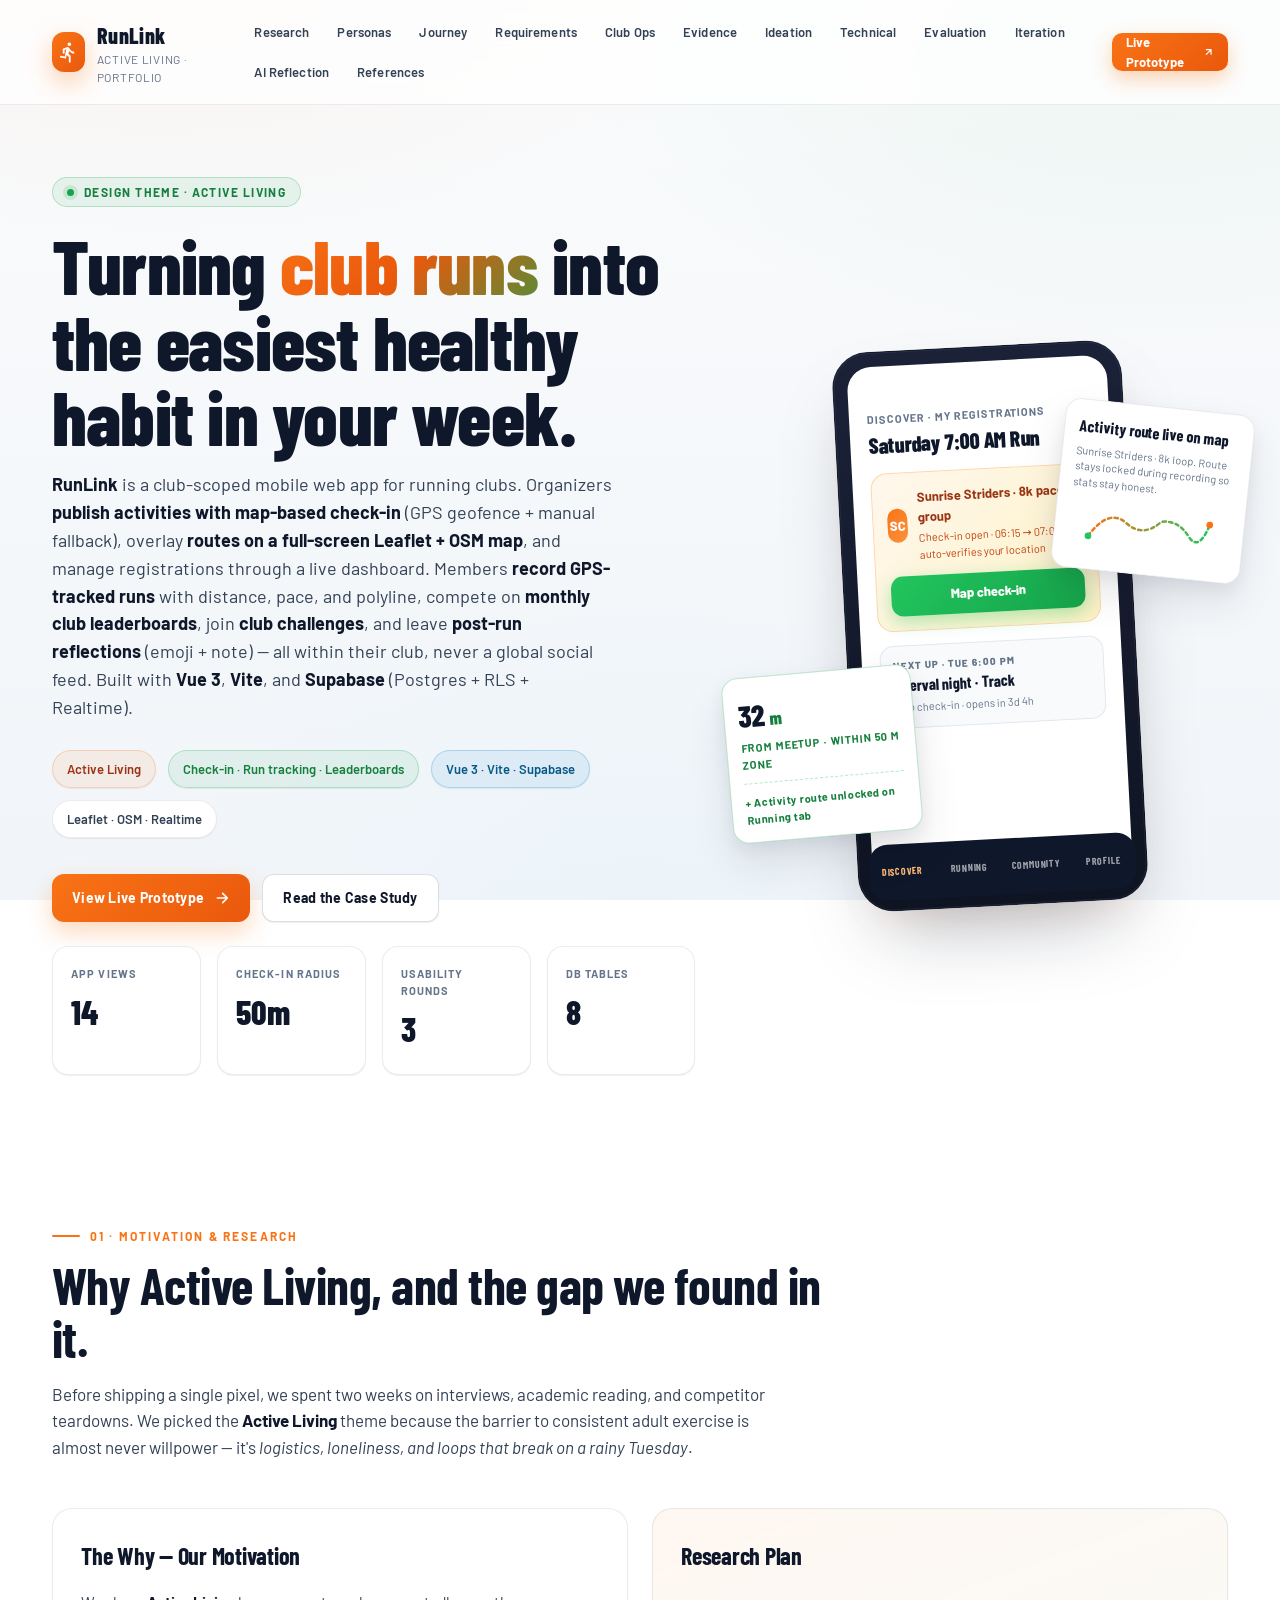
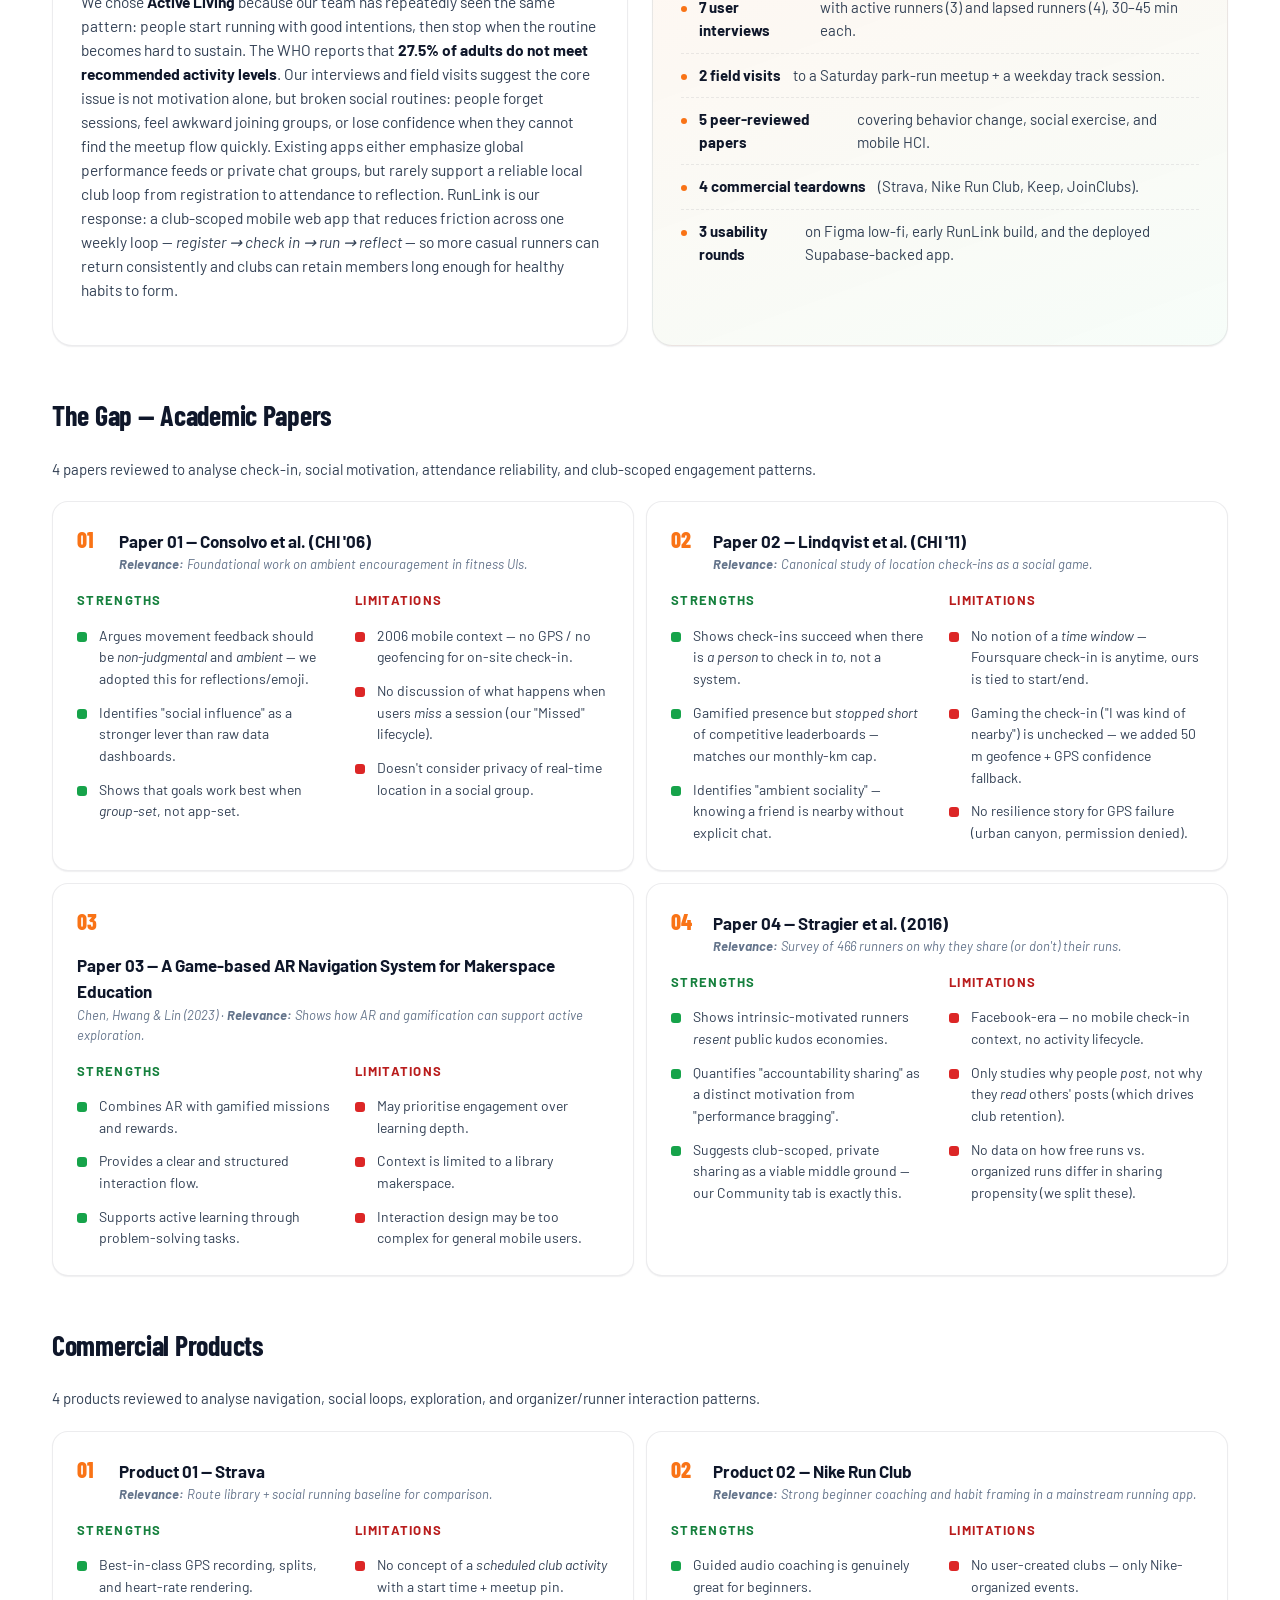
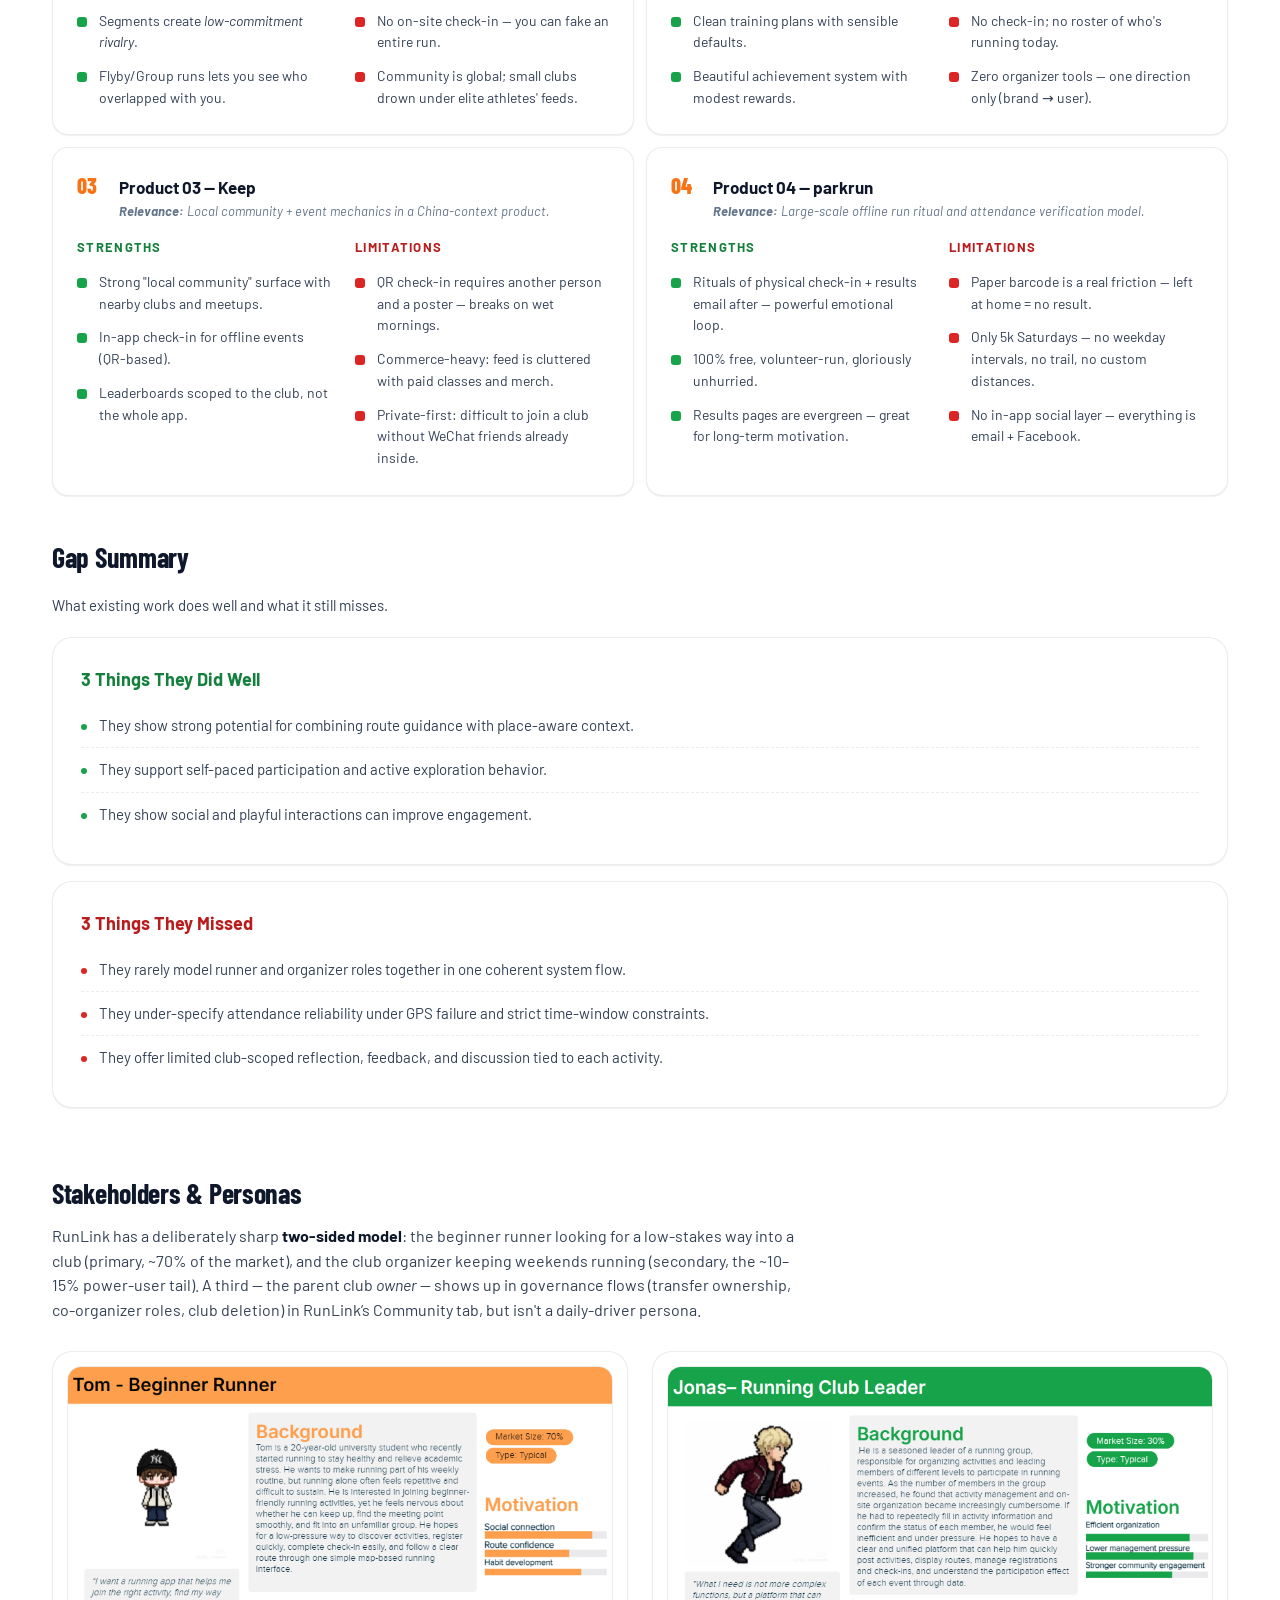
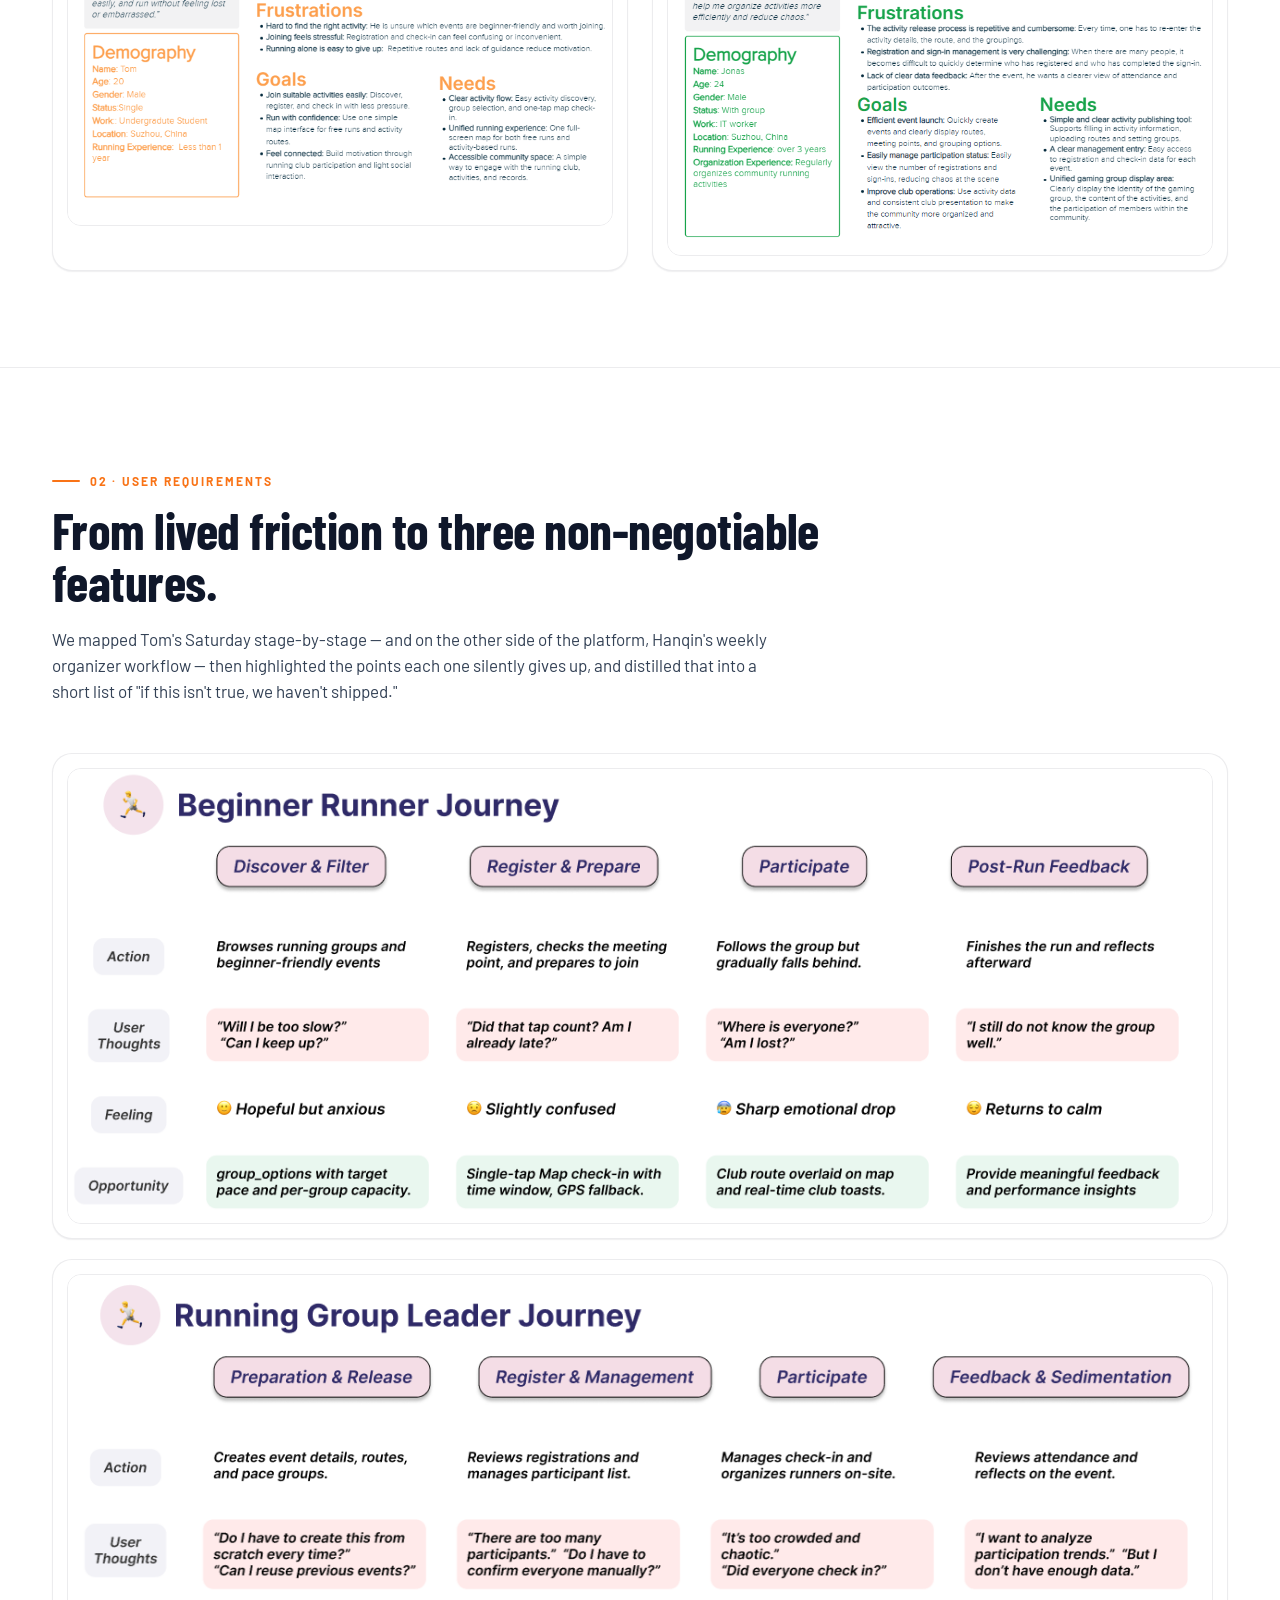
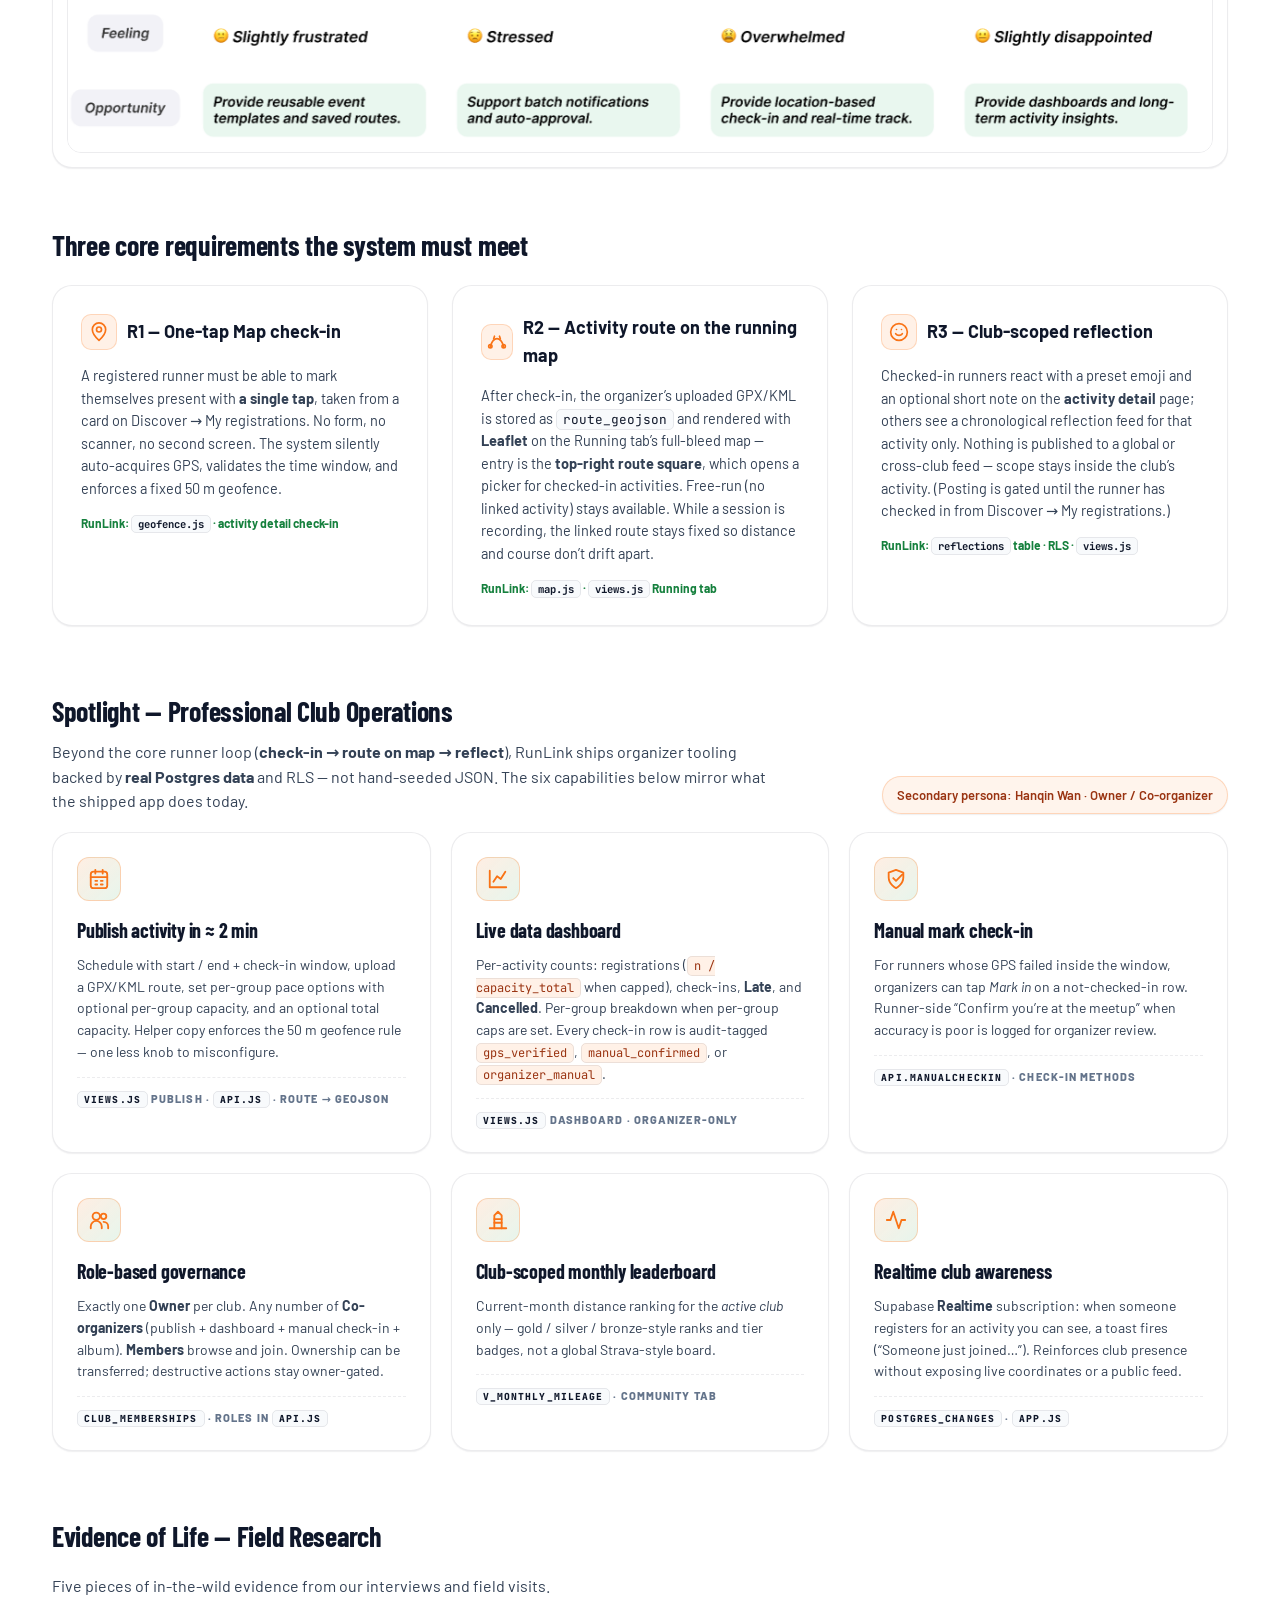
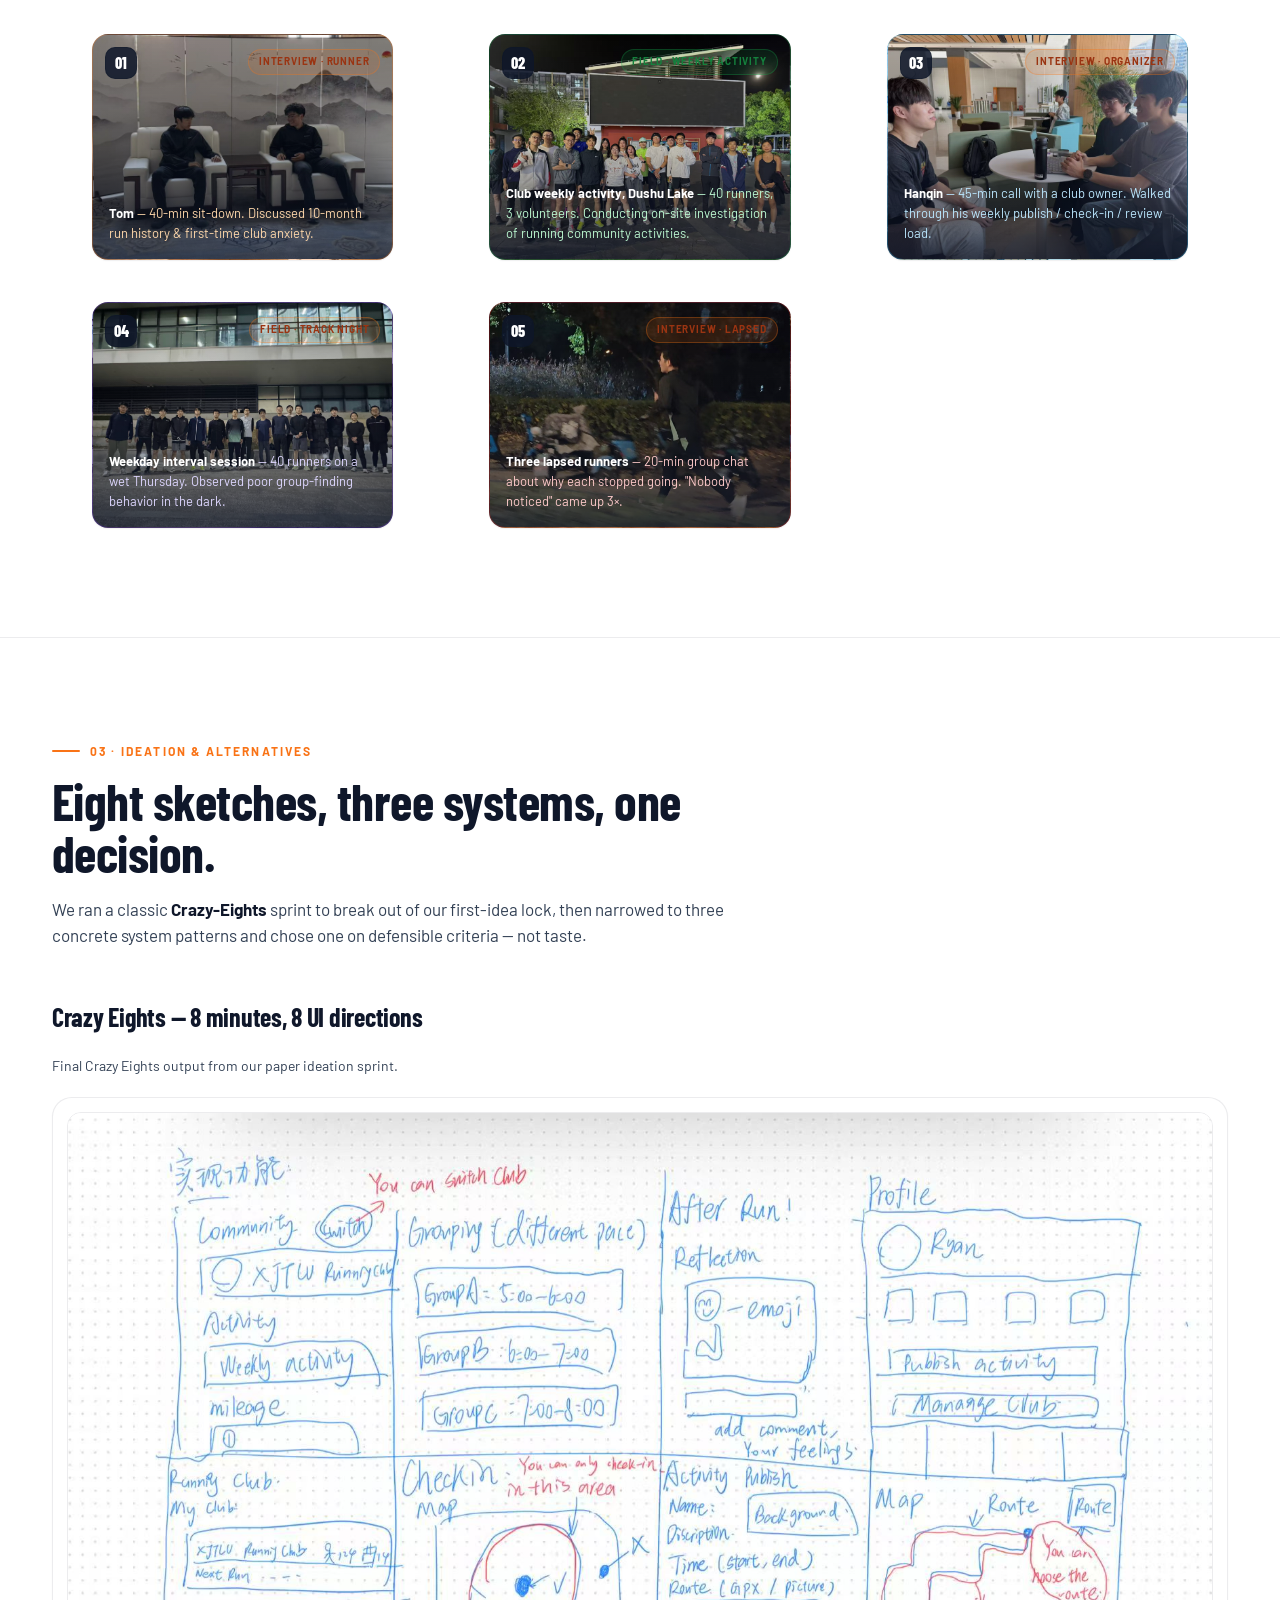
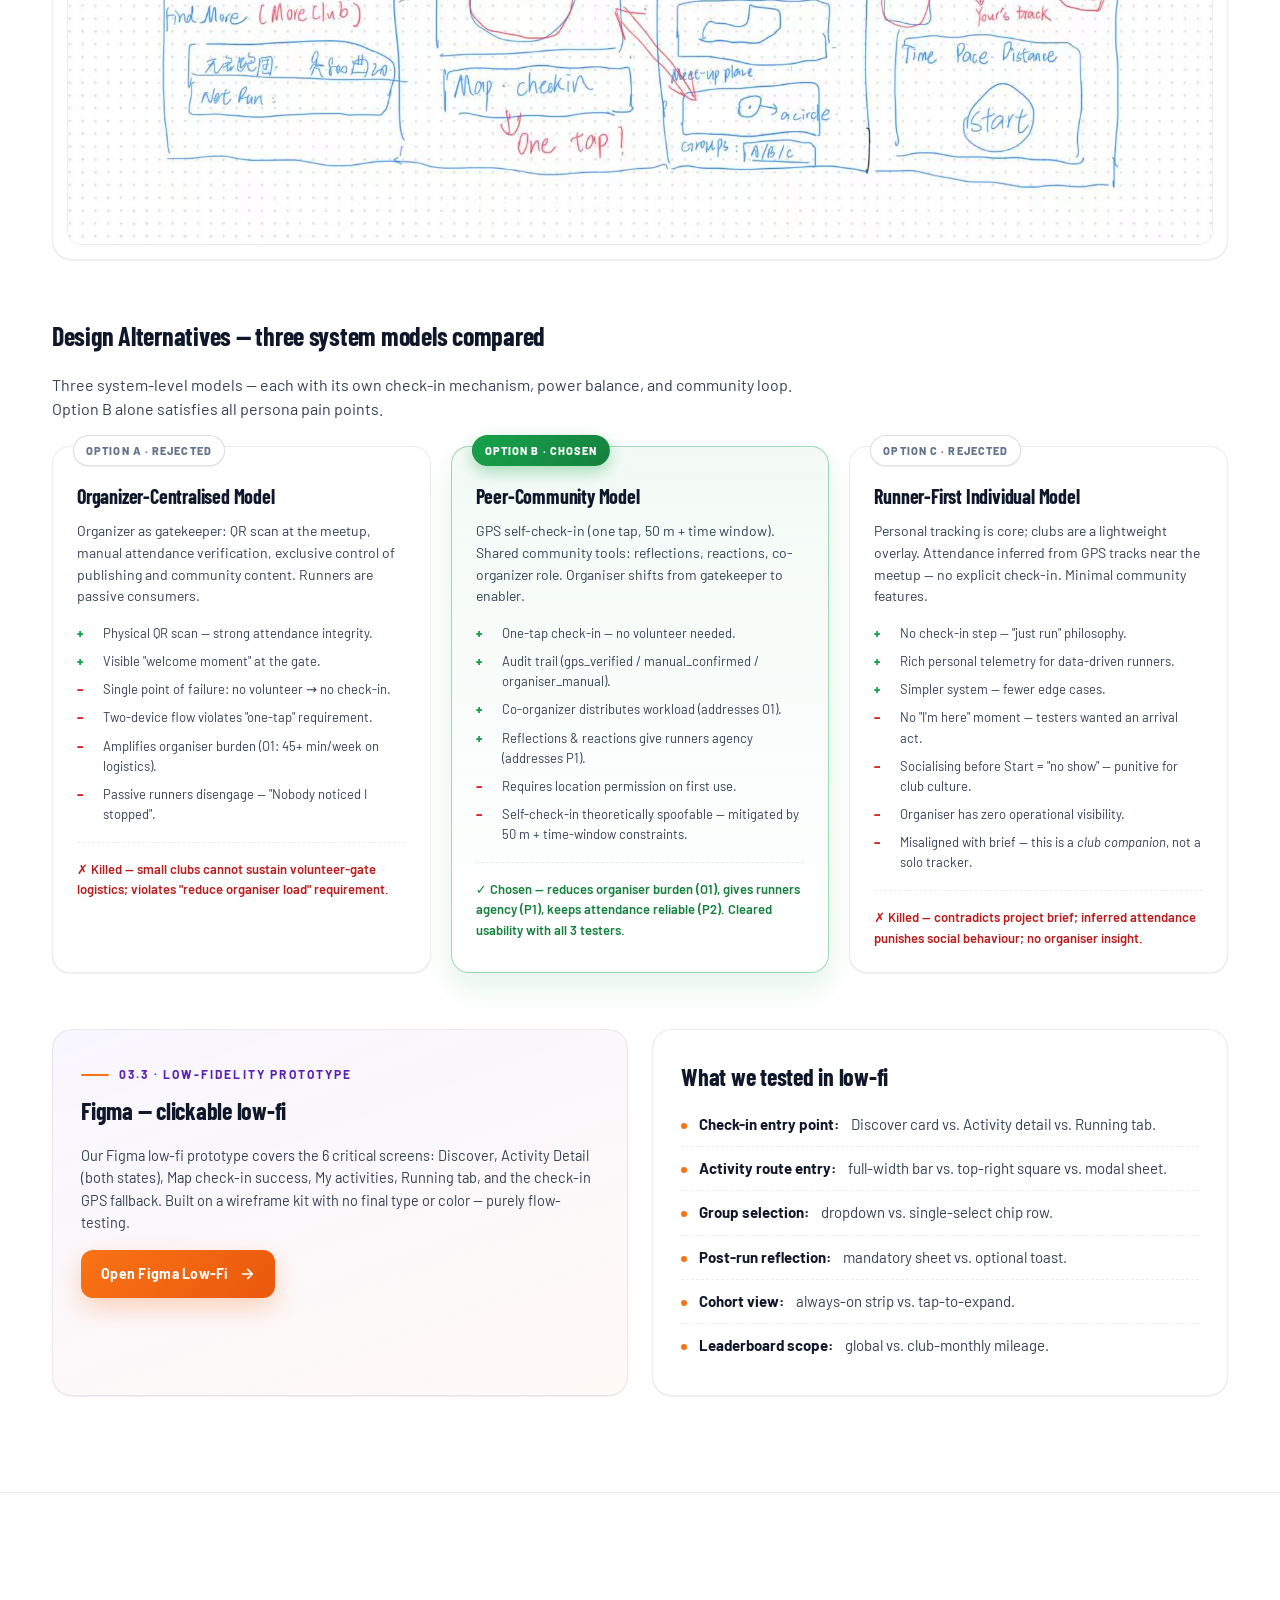
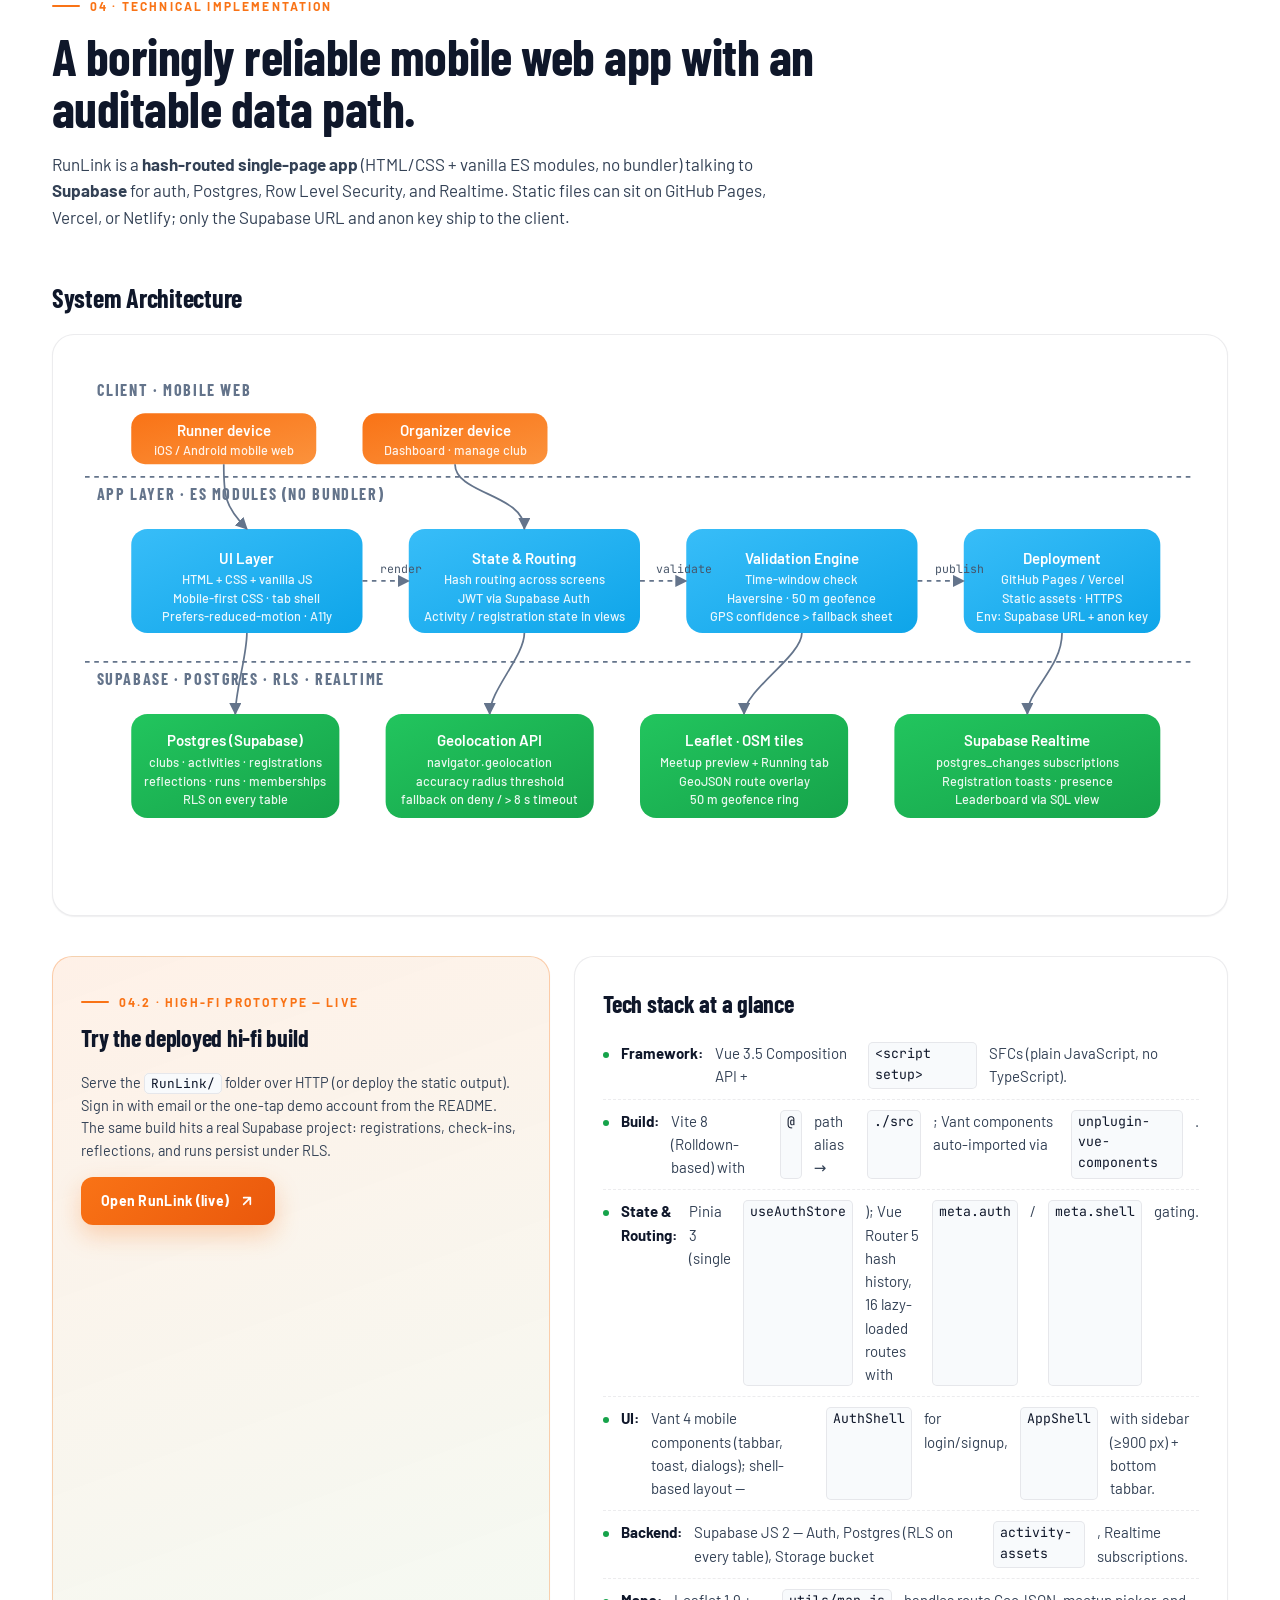
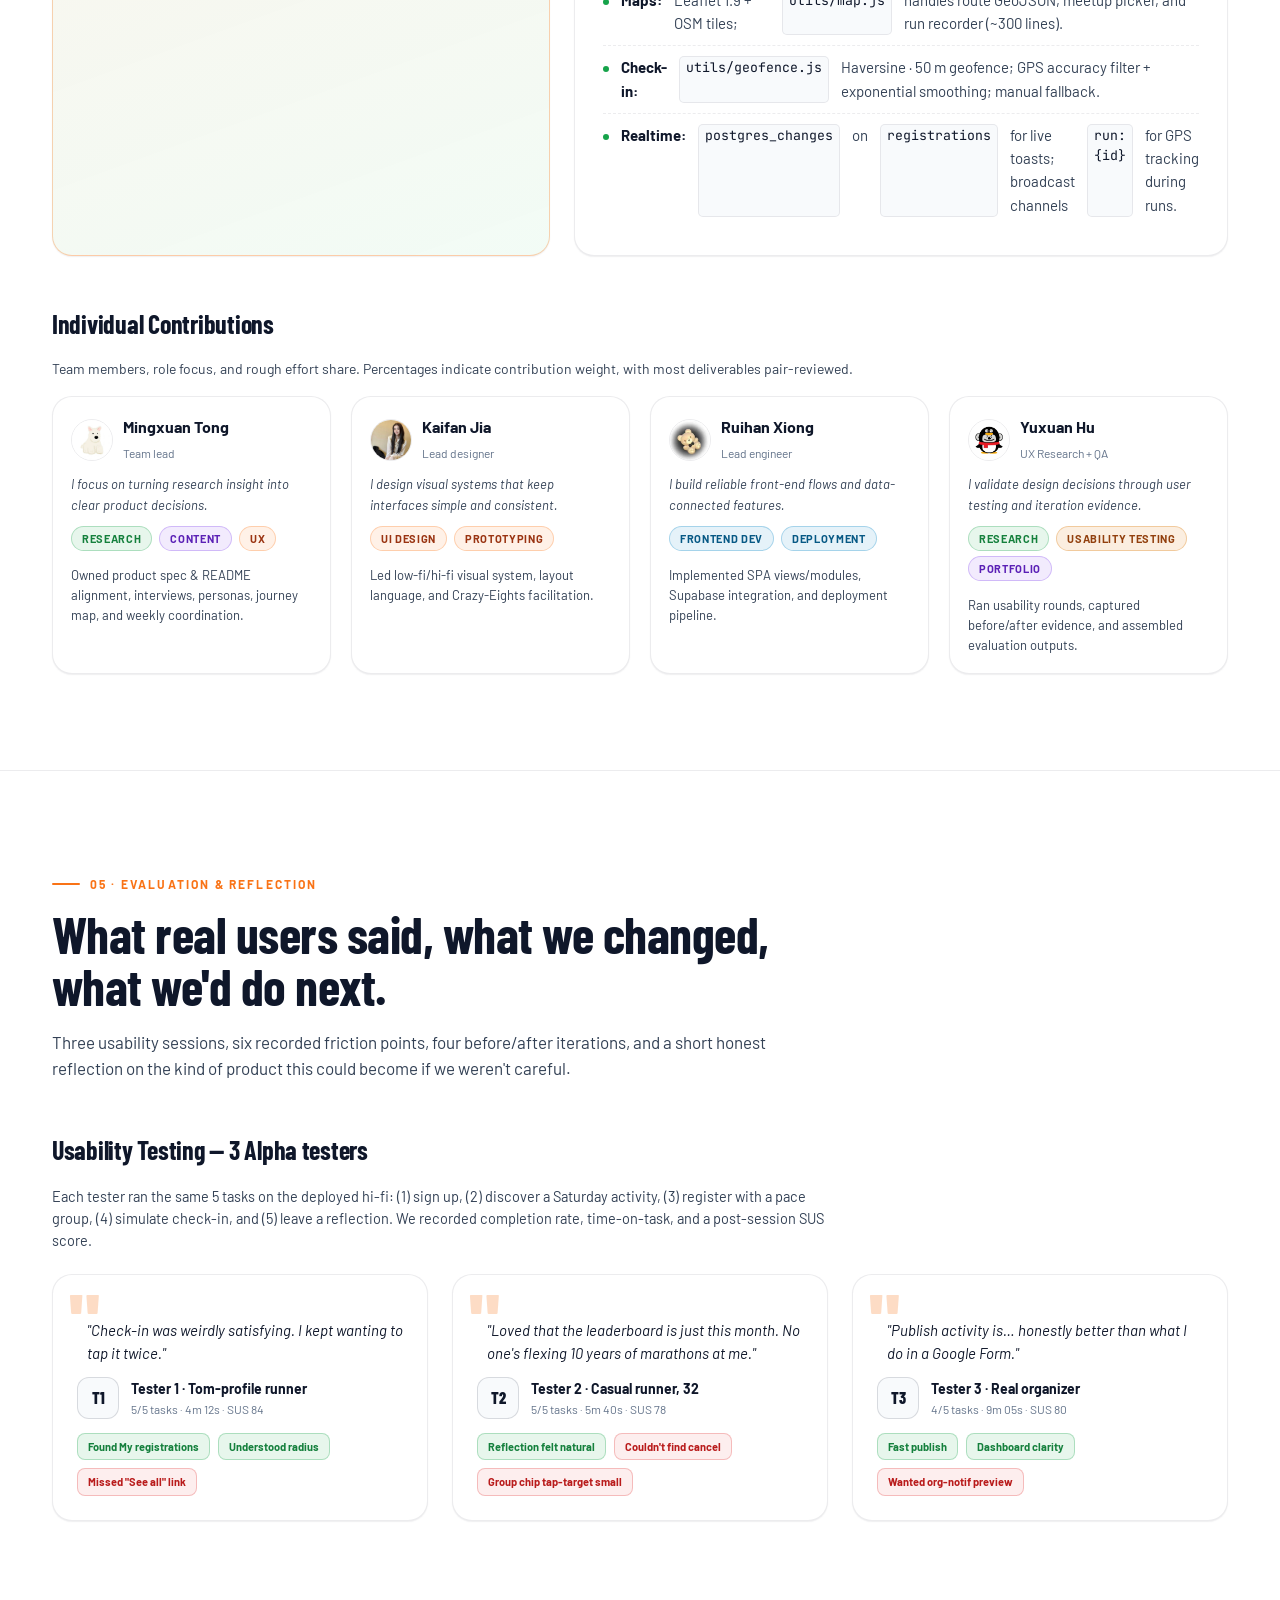
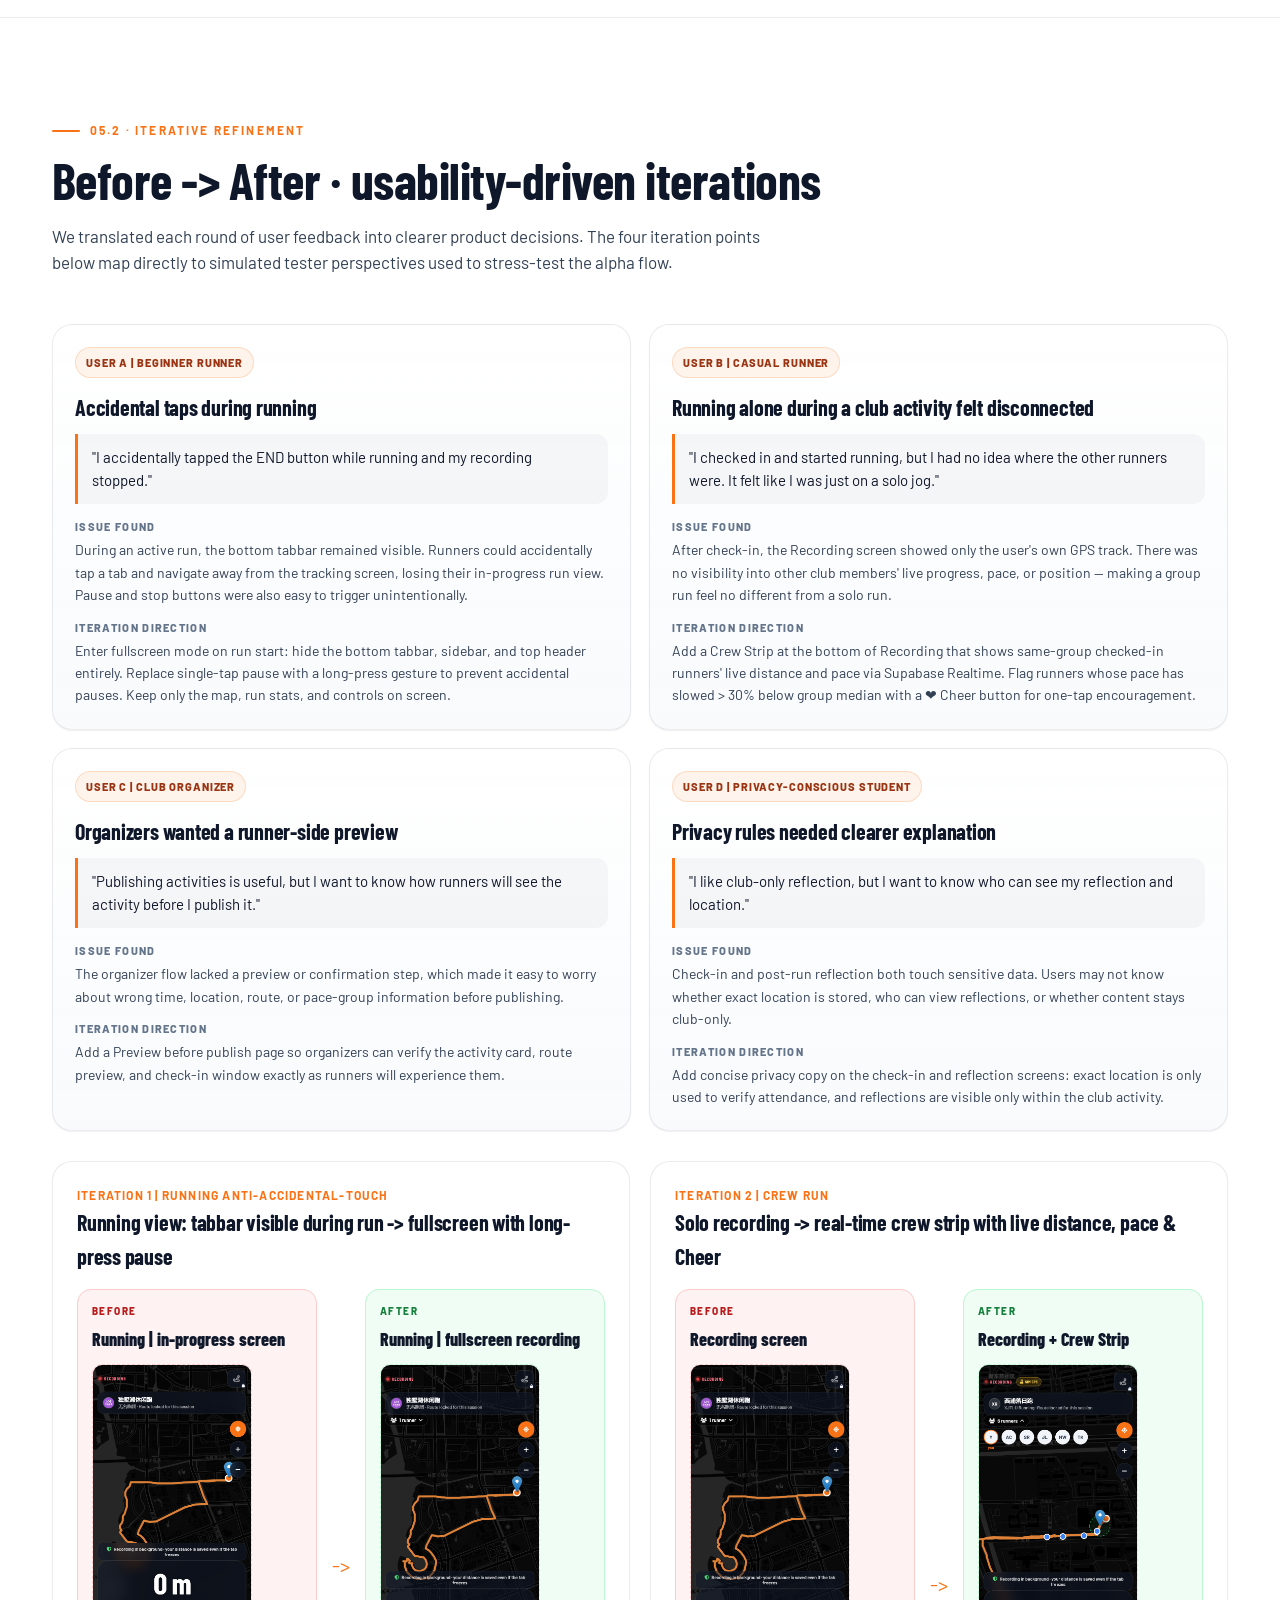
==== index.html @ 5d3cf7af "update" ====
<!doctype html>
<html lang="en">
<head>
<meta charset="utf-8" />
<meta name="viewport" content="width=device-width, initial-scale=1" />
<title>RunLink — Design Portfolio · Active Living</title>
<meta name="description" content="RunLink — a club-scoped mobile web app with map-based check-in, organizer routes overlaid on the Running map (Leaflet + OSM), and post-run reflections. Portfolio: research, requirements, ideation, Supabase-backed technical build, evaluation." />
<link rel="preconnect" href="https://fonts.googleapis.com" />
<link rel="preconnect" href="https://fonts.gstatic.com" crossorigin />
<link href="https://fonts.googleapis.com/css2?family=Barlow+Condensed:wght@400;500;600;700;800&family=Barlow:wght@300;400;500;600;700;800&family=JetBrains+Mono:wght@400;500;600&display=swap" rel="stylesheet" />
<style>
  :root {
    --bg:        #FAFBFC;
    --bg-2:      #F1F5F9;
    --surface:   #FFFFFF;
    --surface-2: #F8FAFC;
    --ink:       #0F172A;
    --ink-2:     #334155;
    --muted:     #64748B;
    --dim:       #94A3B8;
    --brand:     #F97316;
    --brand-2:   #EA580C;
    --accent:    #16A34A;
    --accent-2:  #15803D;
    --danger:    #DC2626;
    --warn:      #D97706;
    --info:      #0284C7;
    --line:      rgba(15,23,42,0.08);
    --line-2:    rgba(15,23,42,0.14);
    --glass:     rgba(15,23,42,0.03);
    --glass-2:   rgba(15,23,42,0.06);
    --shadow-sm: 0 1px 2px rgba(15,23,42,0.04), 0 1px 1px rgba(15,23,42,0.03);
    --shadow-md: 0 8px 20px rgba(15,23,42,0.06), 0 2px 4px rgba(15,23,42,0.03);
    --shadow-lg: 0 20px 40px rgba(15,23,42,0.10), 0 8px 16px rgba(15,23,42,0.05);
  }
  * { box-sizing: border-box; }
  html, body { margin: 0; padding: 0; scroll-behavior: smooth; }
  body {
    font-family: 'Barlow', -apple-system, BlinkMacSystemFont, 'Segoe UI', system-ui, sans-serif;
    color: var(--ink);
    background:
      radial-gradient(1200px 600px at 12% -10%, rgba(249,115,22,0.07), transparent 55%),
      radial-gradient(1000px 500px at 90% 5%, rgba(22,163,74,0.05), transparent 60%),
      radial-gradient(800px 600px at 50% 100%, rgba(56,189,248,0.03), transparent 60%),
      linear-gradient(180deg, var(--bg) 0%, var(--bg-2) 100%);
    background-attachment: fixed;
    min-height: 100vh;
    -webkit-font-smoothing: antialiased;
    line-height: 1.55;
  }
  a { color: inherit; text-decoration: none; }
  img { max-width: 100%; display: block; }

  /* Display type */
  h1, h2, h3, h4, .display, .num {
    font-family: 'Barlow Condensed', 'Barlow', system-ui, sans-serif;
    letter-spacing: -0.01em;
    margin: 0;
  }
  h1 { font-weight: 800; }
  h2 { font-weight: 700; }
  .num { font-variant-numeric: tabular-nums; letter-spacing: -0.02em; }
  code, pre, .mono { font-family: 'JetBrains Mono', ui-monospace, SFMono-Regular, Menlo, monospace; }
  :not(pre) > code {
    background: var(--surface-2); border: 1px solid var(--line);
    color: var(--ink); padding: 1px 6px; border-radius: 5px; font-size: 0.88em;
  }

  /* --------- Layout --------- */
  .wrap      { max-width: 1240px; margin: 0 auto; padding: 0 32px; }
  .wrap-sm   { max-width: 960px;  margin: 0 auto; padding: 0 32px; }

  /* --------- Top nav --------- */
  .nav {
    position: sticky; top: 0; z-index: 50;
    backdrop-filter: blur(18px);
    -webkit-backdrop-filter: blur(18px);
    background: rgba(255, 255, 255, 0.78);
    border-bottom: 1px solid var(--line);
  }
  .nav-inner {
    max-width: 1240px; margin: 0 auto; padding: 14px 32px;
    display: flex; align-items: center; justify-content: space-between; gap: 16px;
  }
  .nav .brand { display: flex; align-items: center; gap: 12px; }
  .logo-mark {
    width: 40px; height: 40px; border-radius: 12px;
    background: linear-gradient(135deg, var(--brand), var(--brand-2));
    display: inline-flex; align-items: center; justify-content: center;
    box-shadow: 0 10px 26px rgba(249,115,22,0.35);
  }
  .logo-mark svg { width: 22px; height: 22px; color: #fff; }
  .brand-name { font-family: 'Barlow Condensed'; font-weight: 800; font-size: 22px; letter-spacing: 0.02em; color: var(--ink); }
  .brand-sub  { color: var(--muted); font-size: 12px; margin-top: -2px; letter-spacing: 0.06em; text-transform: uppercase; }

  .nav-links { display: flex; gap: 4px; flex-wrap: wrap; }
  .nav-links a {
    padding: 8px 12px; border-radius: 10px; color: var(--ink-2);
    font-size: 13px; font-weight: 600; letter-spacing: 0.01em;
    transition: background .18s, color .18s;
  }
  .nav-links a:hover { background: var(--glass); color: var(--ink); }
  .nav-cta {
    display: inline-flex; align-items: center; gap: 8px;
    height: 38px; padding: 0 14px; border-radius: 10px;
    background: linear-gradient(135deg, var(--brand), var(--brand-2));
    color: #fff; font-weight: 700; font-size: 13px;
    box-shadow: 0 8px 20px rgba(249,115,22,0.32);
    transition: transform .18s, box-shadow .18s;
  }
  .nav-cta:hover { transform: translateY(-1px); box-shadow: 0 12px 28px rgba(249,115,22,0.45); }
  @media (max-width: 900px) { .nav-links { display: none; } }

  /* --------- Hero --------- */
  .hero { padding: 72px 0 48px; }
  .hero-grid {
    display: grid; grid-template-columns: 1.35fr 1fr; gap: 56px; align-items: center;
  }
  @media (max-width: 980px) { .hero-grid { grid-template-columns: 1fr; gap: 36px; } }
  .eyebrow {
    display: inline-flex; align-items: center; gap: 10px;
    height: 30px; padding: 0 14px; border-radius: 999px;
    background: rgba(22,163,74,0.08); border: 1px solid rgba(22,163,74,0.25);
    color: #15803D; font-size: 12px; font-weight: 700; letter-spacing: 0.12em; text-transform: uppercase;
  }
  .eyebrow .dot { width: 7px; height: 7px; border-radius: 99px; background: var(--accent); box-shadow: 0 0 0 4px rgba(22,163,74,0.14); }
  .hero h1 {
    font-size: clamp(44px, 6vw, 84px);
    line-height: 0.98;
    margin: 20px 0 18px;
  }
  .hero h1 .hl { background: linear-gradient(135deg, var(--brand) 0%, var(--brand-2) 50%, var(--accent) 120%); -webkit-background-clip: text; background-clip: text; color: transparent; }
  .hero-lede { color: var(--ink-2); font-size: 18px; max-width: 560px; }
  .hero-meta { margin-top: 28px; display: flex; gap: 12px; flex-wrap: wrap; }
  .chip {
    display: inline-flex; align-items: center; gap: 8px;
    padding: 8px 14px; border-radius: 99px;
    background: #FFFFFF; border: 1px solid var(--line);
    color: var(--ink-2); font-size: 13px; font-weight: 600;
    box-shadow: var(--shadow-sm);
  }
  .chip.brand { background: rgba(249,115,22,0.08); border-color: rgba(249,115,22,0.24); color: #9A3412; }
  .chip.accent { background: rgba(22,163,74,0.08); border-color: rgba(22,163,74,0.24); color: #15803D; }
  .chip.info { background: rgba(2,132,199,0.08); border-color: rgba(2,132,199,0.24); color: #075985; }

  .hero-actions { margin-top: 36px; display: flex; gap: 12px; flex-wrap: wrap; }
  .btn {
    display: inline-flex; align-items: center; gap: 10px;
    height: 48px; padding: 0 20px; border-radius: 12px;
    font-weight: 700; font-size: 14px; letter-spacing: 0.02em;
    transition: transform .18s, box-shadow .18s, background .18s, border-color .18s;
    cursor: pointer;
  }
  .btn-primary { background: linear-gradient(135deg, var(--brand), var(--brand-2)); color: #fff; box-shadow: 0 10px 24px rgba(249,115,22,0.28); }
  .btn-primary:hover { transform: translateY(-1px); box-shadow: 0 14px 30px rgba(249,115,22,0.36); }
  .btn-ghost { background: #FFFFFF; color: var(--ink); border: 1px solid var(--line-2); box-shadow: var(--shadow-sm); }
  .btn-ghost:hover { background: var(--surface-2); border-color: rgba(15,23,42,0.22); }

  /* Hero phone mock */
  .phone-deck { position: relative; padding: 12px; min-height: 560px; }
  .phone {
    width: 290px; height: 560px; border-radius: 36px;
    background: linear-gradient(180deg, #1B2238, #0F1422);
    border: 1px solid rgba(15,23,42,0.2);
    box-shadow:
      0 40px 80px -30px rgba(15,23,42,0.35),
      0 20px 40px -20px rgba(249,115,22,0.12),
      inset 0 0 0 1px rgba(255,255,255,0.06);
    padding: 14px;
    position: absolute; top: 0; left: 50%; transform: translateX(-50%) rotate(-3deg);
    z-index: 1;
  }
  .phone::before {
    content: ''; position: absolute; top: 14px; left: 50%; transform: translateX(-50%);
    width: 96px; height: 26px; border-radius: 14px; background: #000;
  }
  .phone-screen {
    width: 100%; height: 100%; border-radius: 24px; overflow: hidden;
    background: #fff; color: #0F172A; padding: 44px 18px 18px; position: relative;
  }
  .pm-title { font-family: 'Barlow Condensed'; font-weight: 800; font-size: 22px; letter-spacing: -0.01em; }
  .pm-sub { color: #64748B; font-size: 11px; text-transform: uppercase; letter-spacing: 0.08em; font-weight: 700; }
  .pm-card {
    margin-top: 12px; padding: 14px; border-radius: 16px;
    background: linear-gradient(135deg, #FFF7ED, #FEF3C7);
    border: 1px solid #FED7AA; color: #7C2D12;
  }
  .pm-card .pm-row { display: flex; align-items: center; gap: 10px; }
  .pm-card .pm-av { width: 34px; height: 34px; border-radius: 99px; background: linear-gradient(135deg, #F97316, #FB923C); display:inline-flex; align-items:center; justify-content:center; color:#fff; font-weight: 800; font-size: 13px; }
  .pm-card h5 { font-family: 'Barlow'; font-size: 13px; font-weight: 700; margin: 0; color: #9A3412; }
  .pm-card p  { margin: 2px 0 0; font-size: 11px; color: #C2410C; }
  .pm-btn {
    margin-top: 12px; width: 100%; height: 40px; border-radius: 12px;
    background: linear-gradient(135deg, #22C55E, #16A34A); color: #fff;
    display: flex; align-items: center; justify-content: center; font-weight: 800; font-size: 13px;
    box-shadow: 0 6px 18px rgba(34,197,94,0.35);
  }
  .pm-tabs {
    position: absolute; bottom: 10px; left: 10px; right: 10px; height: 56px;
    border-radius: 20px; background: #0F172A; color: #fff;
    display: grid; grid-template-columns: repeat(4, 1fr); align-items: center; justify-items: center;
    font-family: 'Barlow Condensed', 'Barlow', system-ui, sans-serif;
    font-size: 10px; font-weight: 700; text-transform: uppercase; letter-spacing: 0.08em;
  }
  .pm-tabs span { opacity: 0.6; }
  .pm-tabs .on  { opacity: 1; color: #FDBA74; }

  .badge-card {
    position: absolute; right: -20px; top: 60px; transform: rotate(6deg);
    width: 190px; padding: 14px; border-radius: 16px;
    background: #FFFFFF; border: 1px solid var(--line);
    box-shadow: var(--shadow-lg);
    z-index: 2;
  }
  .badge-card h5 { font-family: 'Barlow Condensed'; font-weight: 700; font-size: 16px; color: var(--ink); margin: 0; }
  .badge-card p { margin: 4px 0 0; color: var(--muted); font-size: 11px; line-height: 1.4; }
  .metric-card {
    position: absolute; left: -24px; bottom: 70px; transform: rotate(-5deg);
    width: 190px; padding: 14px; border-radius: 16px;
    background: #FFFFFF;
    border: 1px solid rgba(22,163,74,0.28);
    box-shadow: var(--shadow-lg);
    z-index: 3;
  }
  .metric-card .n { font-family: 'Barlow Condensed'; font-weight: 800; font-size: 30px; color: var(--ink); }
  .metric-card .l { color: #15803D; font-size: 11px; text-transform: uppercase; letter-spacing: 0.08em; font-weight: 700; }
  @media (max-width: 980px) { .phone-deck { min-height: 620px; } }

  /* --------- Sections --------- */
  section { padding: 96px 0; position: relative; }
  section + section { border-top: 1px solid var(--line); }
  .section-head { max-width: 780px; margin-bottom: 48px; }
  .section-tag {
    display: inline-flex; align-items: center; gap: 10px;
    font-size: 12px; font-weight: 700; letter-spacing: 0.18em; text-transform: uppercase;
    color: var(--brand);
  }
  .section-tag::before { content: ''; width: 28px; height: 2px; background: var(--brand); border-radius: 2px; }
  h2.section-title {
    font-size: clamp(34px, 4vw, 56px); line-height: 1.02; margin: 14px 0 12px;
    color: var(--ink);
  }
  .section-lede { color: var(--ink-2); font-size: 17px; max-width: 720px; }

  /* Card */
  .card {
    background: var(--surface); border: 1px solid var(--line);
    border-radius: 20px; padding: 28px;
    box-shadow: var(--shadow-sm);
    transition: border-color .2s, transform .2s, box-shadow .2s;
  }
  .card:hover { border-color: var(--line-2); box-shadow: var(--shadow-md); }
  .card.soft { background: var(--surface-2); }
  .card h3 { color: var(--ink); font-size: 24px; }
  .card h4 { color: var(--ink); font-size: 18px; font-family: 'Barlow'; font-weight: 700; letter-spacing: 0; }

  .grid-2 { display: grid; grid-template-columns: repeat(2, 1fr); gap: 24px; }
  .grid-3 { display: grid; grid-template-columns: repeat(3, 1fr); gap: 24px; }
  .grid-4 { display: grid; grid-template-columns: repeat(4, 1fr); gap: 20px; }
  @media (max-width: 1100px) { .grid-4 { grid-template-columns: repeat(2, 1fr); } }
  @media (max-width: 900px) {
    .grid-2, .grid-3 { grid-template-columns: 1fr; }
  }
  @media (max-width: 640px) { .grid-4 { grid-template-columns: 1fr; } }

  /* Lists */
  ul.clean { list-style: none; padding: 0; margin: 0; }
  ul.clean li { padding: 10px 0; border-bottom: 1px dashed var(--line); color: var(--ink-2); font-size: 15px; display: flex; gap: 12px; }
  ul.clean li:last-child { border-bottom: none; }
  ul.clean li::before {
    content: ''; flex: none; width: 6px; height: 6px; border-radius: 99px; margin-top: 10px;
    background: var(--brand);
  }
  ul.clean.green li::before { background: var(--accent); }
  ul.clean.red   li::before { background: var(--danger); }

  .kpi-row { display: grid; grid-template-columns: repeat(4, 1fr); gap: 16px; margin-top: 24px; }
  @media (max-width: 760px) { .kpi-row { grid-template-columns: repeat(2, 1fr); } }
  .kpi {
    padding: 18px; border-radius: 16px;
    background: var(--surface); border: 1px solid var(--line);
    box-shadow: var(--shadow-sm);
  }
  .kpi .k { color: var(--muted); font-size: 11px; text-transform: uppercase; letter-spacing: 0.1em; font-weight: 700; }
  .kpi .v { font-family: 'Barlow Condensed'; font-weight: 800; color: var(--ink); font-size: 34px; margin-top: 4px; }

  /* Papers/Competitors accordion-style table */
  .research-table { display: grid; grid-template-columns: repeat(2, 1fr); gap: 12px; }
  @media (max-width: 900px) { .research-table { grid-template-columns: 1fr; } }
  .rt-row {
    background: var(--surface); border: 1px solid var(--line); border-radius: 16px;
    padding: 20px 24px;
    box-shadow: var(--shadow-sm);
    height: 100%;
  }
  .rt-head { display: flex; align-items: baseline; gap: 14px; flex-wrap: wrap; }
  .rt-idx { font-family: 'Barlow Condensed'; font-weight: 800; font-size: 22px; color: var(--brand); width: 28px; }
  .rt-title { color: var(--ink); font-weight: 700; font-size: 17px; }
  .rt-cite { color: var(--muted); font-size: 13px; font-style: italic; }
  .rt-body { display: grid; grid-template-columns: 1fr 1fr; gap: 24px; margin-top: 16px; }
  @media (max-width: 760px) { .rt-body { grid-template-columns: 1fr; } }
  .rt-col h5 { font-family: 'Barlow'; font-weight: 700; font-size: 13px; text-transform: uppercase; letter-spacing: 0.1em; color: var(--ink-2); margin: 0 0 8px; display: flex; align-items: center; gap: 8px; }
  .rt-col.good h5 { color: #15803D; }
  .rt-col.bad  h5 { color: #B91C1C; }
  .rt-col ul { list-style: none; padding: 0; margin: 0; }
  .rt-col ul li { position: relative; padding: 6px 0 6px 22px; font-size: 14px; color: var(--ink-2); }
  .rt-col ul li::before {
    content: ''; position: absolute; left: 0; top: 13px; width: 10px; height: 10px; border-radius: 3px;
  }
  .rt-col.good ul li::before { background: var(--accent); }
  .rt-col.bad  ul li::before { background: var(--danger); }

  /* Personas */
  .persona {
    background: var(--surface); border: 1px solid var(--line);
    border-radius: 22px; padding: 28px; display: flex; flex-direction: column; gap: 16px;
    position: relative; overflow: hidden;
    box-shadow: var(--shadow-sm);
  }
  .persona::before { content: ''; position: absolute; inset: 0 auto auto 0; width: 200px; height: 200px; background: radial-gradient(circle, rgba(249,115,22,0.10), transparent 65%); pointer-events: none; }
  .persona.alt::before { background: radial-gradient(circle, rgba(22,163,74,0.10), transparent 65%); }
  .persona .p-head { display: flex; gap: 16px; align-items: center; }
  .p-av {
    width: 72px; height: 72px; border-radius: 22px;
    display: inline-flex; align-items: center; justify-content: center;
    font-family: 'Barlow Condensed'; font-weight: 800; font-size: 28px;
    background: linear-gradient(135deg, var(--brand), #FB923C); color: #fff;
    box-shadow: 0 8px 20px rgba(249,115,22,0.28);
  }
  .persona.alt .p-av { background: linear-gradient(135deg, var(--accent), #15803D); box-shadow: 0 8px 20px rgba(22,163,74,0.28); }
  .p-name { font-family: 'Barlow Condensed'; font-weight: 800; font-size: 26px; color: var(--ink); }
  .p-role { color: var(--muted); font-size: 13px; font-weight: 600; text-transform: uppercase; letter-spacing: 0.1em; }
  .p-quote {
    margin: 0; padding: 14px 16px; border-left: 3px solid var(--brand);
    background: rgba(249,115,22,0.05); border-radius: 0 12px 12px 0;
    color: var(--ink); font-size: 15px; font-style: italic;
  }
  .persona.alt .p-quote { border-left-color: var(--accent); background: rgba(22,163,74,0.05); }
  .p-block h5 { color: var(--muted); font-family: 'Barlow'; font-size: 12px; font-weight: 700; letter-spacing: 0.14em; text-transform: uppercase; margin: 0 0 6px; }
  .p-block p  { margin: 0; color: var(--ink-2); font-size: 14px; }

  /* Club operations grid */
  .ops-grid { display: grid; grid-template-columns: repeat(3, 1fr); gap: 20px; }
  @media (max-width: 1000px) { .ops-grid { grid-template-columns: repeat(2, 1fr); } }
  @media (max-width: 700px)  { .ops-grid { grid-template-columns: 1fr; } }
  .ops-card {
    background: var(--surface); border: 1px solid var(--line); border-radius: 20px;
    padding: 24px; position: relative; overflow: hidden;
    box-shadow: var(--shadow-sm);
    transition: border-color .2s, transform .2s, box-shadow .2s;
  }
  .ops-card:hover { border-color: rgba(249,115,22,0.3); transform: translateY(-2px); box-shadow: var(--shadow-md); }
  .ops-card .ops-icon {
    width: 44px; height: 44px; border-radius: 12px;
    display: inline-flex; align-items: center; justify-content: center;
    background: linear-gradient(135deg, rgba(249,115,22,0.12), rgba(22,163,74,0.10));
    color: var(--brand); border: 1px solid rgba(249,115,22,0.25);
    margin-bottom: 14px;
  }
  .ops-card h4 { color: var(--ink); font-family: 'Barlow Condensed'; font-weight: 700; font-size: 20px; letter-spacing: -0.01em; margin-bottom: 8px; }
  .ops-card p  { color: var(--ink-2); font-size: 14px; margin: 0; line-height: 1.55; }
  .ops-card p code { background: rgba(249,115,22,0.10); padding: 1px 6px; border-radius: 5px; font-size: 12px; color: #9A3412; }
  .ops-card .ops-meta {
    margin-top: 14px; padding-top: 12px; border-top: 1px dashed var(--line);
    font-size: 11px; font-weight: 800; letter-spacing: 0.1em; text-transform: uppercase; color: var(--muted);
  }

  /* Journey map */
  .journey {
    background: var(--surface); border: 1px solid var(--line); border-radius: 22px;
    padding: 32px; overflow-x: auto;
    box-shadow: var(--shadow-sm);
  }
  .jm-grid { min-width: 900px; display: grid; grid-template-columns: 160px repeat(5, 1fr); gap: 0; }
  .jm-h, .jm-c { padding: 14px 12px; border-bottom: 1px solid var(--line); }
  .jm-stage { font-family: 'Barlow Condensed'; font-weight: 700; color: var(--ink); font-size: 18px; text-align: center; padding: 14px 8px; border-bottom: 2px solid var(--brand); }
  .jm-label { color: var(--muted); font-size: 12px; font-weight: 700; text-transform: uppercase; letter-spacing: 0.12em; padding-right: 12px; border-right: 1px solid var(--line); border-bottom: 1px solid var(--line); display: flex; align-items: center; }
  .jm-c { font-size: 13px; color: var(--ink-2); }
  .jm-c.emoji { text-align: center; font-size: 22px; }
  .jm-c.pain { color: #B91C1C; font-weight: 600; }
  .jm-c.opp  { color: #15803D; font-weight: 600; }
  .jm-sparkline { grid-column: 2 / -1; height: 70px; position: relative; padding: 8px 0; }

  /* Evidence (photos placeholder) */
  .evidence {
    display: grid; grid-template-columns: repeat(3, 1fr); gap: 16px;
  }
  @media (max-width: 760px) { .evidence { grid-template-columns: repeat(2, 1fr); } }
  .ev-tile {
    aspect-ratio: 4 / 3; border-radius: 16px;
    background: linear-gradient(135deg, var(--surface-2), var(--surface));
    border: 1px dashed var(--line-2); position: relative; overflow: hidden;
    display: flex; align-items: flex-end; padding: 16px; color: var(--ink-2);
    font-size: 13px;
    box-shadow: var(--shadow-sm);
  }
  .ev-tile .ev-n {
    position: absolute; top: 12px; left: 12px;
    width: 32px; height: 32px; border-radius: 10px;
    display: inline-flex; align-items: center; justify-content: center;
    background: rgba(15,23,42,0.85); color: #fff; font-weight: 800; font-family: 'Barlow Condensed'; font-size: 16px;
    border: 1px solid rgba(15,23,42,0.3);
  }
  .ev-tile .ev-tag {
    position: absolute; top: 14px; right: 12px;
    padding: 4px 10px; border-radius: 99px; font-size: 10px; font-weight: 700; letter-spacing: 0.08em; text-transform: uppercase;
    background: rgba(249,115,22,0.12); color: #9A3412; border: 1px solid rgba(249,115,22,0.3);
  }
  .ev-tile .ev-tag.green { background: rgba(22,163,74,0.12); color: #15803D; border-color: rgba(22,163,74,0.3); }

  /* Crazy 8s */
  .c8 { display: grid; grid-template-columns: repeat(4, 1fr); gap: 14px; }
  @media (max-width: 760px) { .c8 { grid-template-columns: repeat(2, 1fr); } }
  .c8-tile {
    aspect-ratio: 1;
    background: #F8FAFC; border: 1px dashed #94A3B8; border-radius: 14px;
    position: relative; overflow: hidden; color: #334155;
    display: flex; flex-direction: column; justify-content: flex-end; padding: 12px;
  }
  .c8-tile .c8-num {
    position: absolute; top: 10px; left: 12px;
    font-family: 'Barlow Condensed'; font-weight: 800; font-size: 22px; color: #0F172A;
  }
  .c8-tile .c8-label { font-size: 11px; font-weight: 700; color: #475569; text-transform: uppercase; letter-spacing: 0.06em; }
  .c8-tile .c8-desc  { font-size: 12px; color: #334155; margin-top: 2px; }
  .c8-sketch { position: absolute; inset: 28px 14px 40px 14px; }

  /* Alternatives */
  .alt-grid { display: grid; grid-template-columns: repeat(3, 1fr); gap: 20px; }
  @media (max-width: 900px) { .alt-grid { grid-template-columns: 1fr; } }
  .alt {
    padding: 24px; border-radius: 18px; background: var(--surface); border: 1px solid var(--line);
    position: relative;
    box-shadow: var(--shadow-sm);
  }
  .alt.chosen { border-color: rgba(22,163,74,0.4); background: linear-gradient(180deg, rgba(22,163,74,0.05), var(--surface)); box-shadow: 0 14px 30px rgba(22,163,74,0.12); }
  .alt-badge {
    position: absolute; top: -12px; left: 20px;
    padding: 6px 12px; border-radius: 99px;
    font-size: 11px; font-weight: 800; letter-spacing: 0.1em; text-transform: uppercase;
    background: var(--surface); border: 1px solid var(--line-2); color: var(--muted);
    box-shadow: var(--shadow-sm);
  }
  .alt.chosen .alt-badge { background: linear-gradient(135deg, var(--accent), #15803D); color: #fff; border-color: transparent; box-shadow: 0 6px 16px rgba(22,163,74,0.35); }
  .alt h4 { margin: 10px 0 8px; font-size: 20px; color: var(--ink); }
  .alt p  { color: var(--ink-2); font-size: 14px; margin: 0; }
  .alt .pros-cons { margin-top: 16px; display: flex; flex-direction: column; gap: 8px; }
  .alt .pc { display: flex; gap: 10px; font-size: 13px; color: var(--ink-2); align-items: flex-start; }
  .alt .pc b { width: 16px; flex: none; color: var(--accent); font-weight: 800; }
  .alt .pc.minus b { color: var(--danger); }
  .alt .pick-line {
    margin-top: 18px; padding-top: 16px; border-top: 1px dashed var(--line);
    font-size: 13px; color: #15803D; font-weight: 600;
  }

  /* Architecture */
  .arch-wrap {
    background: var(--surface); border: 1px solid var(--line); border-radius: 22px;
    padding: 32px; overflow-x: auto;
    box-shadow: var(--shadow-sm);
  }
  .arch-svg-box { min-width: 880px; }

  /* Contributions table */
  table.contrib {
    width: 100%; border-collapse: separate; border-spacing: 0;
    background: var(--surface); border: 1px solid var(--line); border-radius: 20px; overflow: hidden;
    font-size: 14px;
    box-shadow: var(--shadow-sm);
  }
  table.contrib th, table.contrib td { padding: 14px 18px; text-align: left; border-bottom: 1px solid var(--line); vertical-align: top; }
  table.contrib th { color: var(--muted); font-size: 11px; text-transform: uppercase; letter-spacing: 0.12em; font-weight: 700; background: var(--surface-2); }
  table.contrib tr:last-child td { border-bottom: none; }
  table.contrib td b { color: var(--ink); }
  .pill-role {
    display: inline-block; padding: 3px 10px; border-radius: 99px;
    font-size: 11px; font-weight: 700; letter-spacing: 0.06em; text-transform: uppercase;
    margin-right: 4px; margin-bottom: 4px;
  }
  .pr-design   { background: rgba(249,115,22,0.10); color: #9A3412; border: 1px solid rgba(249,115,22,0.28); }
  .pr-dev      { background: rgba(2,132,199,0.10); color: #075985; border: 1px solid rgba(2,132,199,0.28); }
  .pr-research { background: rgba(22,163,74,0.10); color: #15803D; border: 1px solid rgba(22,163,74,0.28); }
  .pr-content  { background: rgba(124,58,237,0.10); color: #5B21B6; border: 1px solid rgba(124,58,237,0.28); }
  .pr-test     { background: rgba(217,119,6,0.12); color: #92400E; border: 1px solid rgba(217,119,6,0.3); }

  /* Test quotes */
  .quote-card {
    background: var(--surface); border: 1px solid var(--line); border-radius: 20px; padding: 24px;
    position: relative;
    box-shadow: var(--shadow-sm);
  }
  .quote-card::before {
    content: '"'; position: absolute; top: 4px; left: 16px;
    font-family: 'Barlow Condensed'; font-weight: 800; font-size: 80px; color: rgba(249,115,22,0.25); line-height: 1;
  }
  .quote-card blockquote { margin: 20px 0 12px; padding: 0 0 0 10px; color: var(--ink); font-size: 15px; font-style: italic; }
  .quote-card .attrib { display: flex; align-items: center; gap: 12px; }
  .q-av {
    width: 42px; height: 42px; border-radius: 12px;
    display: inline-flex; align-items: center; justify-content: center;
    background: var(--surface-2); border: 1px solid var(--line-2);
    font-family: 'Barlow Condensed'; font-weight: 800; font-size: 16px; color: var(--ink);
  }
  .q-meta .nm { font-weight: 700; color: var(--ink); font-size: 14px; }
  .q-meta .rl { color: var(--muted); font-size: 12px; }
  .score-row { display: flex; gap: 8px; margin-top: 14px; flex-wrap: wrap; }
  .score-row .tag {
    padding: 4px 10px; border-radius: 8px; font-size: 11px; font-weight: 700;
    background: var(--surface-2); border: 1px solid var(--line); color: var(--ink-2);
  }
  .score-row .tag.ok { background: rgba(22,163,74,0.10); color: #15803D; border-color: rgba(22,163,74,0.28); }
  .score-row .tag.bad { background: rgba(220,38,38,0.08); color: #B91C1C; border-color: rgba(220,38,38,0.25); }

  /* Before/After */
  .ba-grid { display: grid; grid-template-columns: repeat(2, 1fr); gap: 20px; }
  @media (max-width: 900px) { .ba-grid { grid-template-columns: 1fr; } }
  .ba-card {
    background: var(--surface); border: 1px solid var(--line); border-radius: 20px; padding: 24px;
    box-shadow: var(--shadow-sm);
  }
  .ba-card h4 { font-family: 'Barlow Condensed'; font-weight: 700; font-size: 22px; color: var(--ink); margin-bottom: 6px; }
  .ba-card .tag-ver { color: var(--brand); font-weight: 700; font-size: 12px; letter-spacing: 0.1em; text-transform: uppercase; }
  .ba-compare { display: grid; grid-template-columns: 1fr 24px 1fr; gap: 12px; margin: 16px 0; align-items: stretch; }
  .ba-compare .arrow {
    display: flex; align-items: center; justify-content: center;
    color: var(--brand); font-size: 20px;
  }
  .ba-frame {
    padding: 14px; border-radius: 14px;
    background: #F8FAFC; color: #0F172A;
    border: 1px solid #E2E8F0; min-height: 160px;
    font-size: 12px;
  }
  .ba-frame.before { background: #FEF2F2; border-color: #FECACA; }
  .ba-frame.after  { background: #F0FDF4; border-color: #BBF7D0; }
  .ba-frame .ba-label { font-size: 10px; font-weight: 800; letter-spacing: 0.14em; text-transform: uppercase; }
  .ba-frame.before .ba-label { color: #B91C1C; }
  .ba-frame.after  .ba-label { color: #15803D; }
  .ba-frame .ba-title-row { font-weight: 800; font-size: 13px; margin: 6px 0 8px; color: #0F172A; font-family: 'Barlow Condensed'; font-size: 18px; }
  .ba-frame ul { padding-left: 18px; margin: 6px 0 0; }
  .ba-frame li { font-size: 11.5px; margin: 2px 0; color: #334155; }
  .ba-note { color: var(--ink-2); font-size: 13px; border-top: 1px dashed var(--line); padding-top: 14px; margin-top: 4px; }
  .ba-screenshot {
    width: 160px; height: 344px; margin: 10px auto 6px;
    border-radius: 10px; overflow: hidden; margin: 10px 0 6px;
    background: var(--surface-2); border: 1px dashed var(--line-2);
    display: flex; align-items: center; justify-content: center;
    color: var(--dim); font-size: 12px; font-weight: 600; text-align: center;
    letter-spacing: 0.02em; line-height: 1.4;
  }
  .ba-screenshot img { width: 100%; height: 100%; object-fit: cover; }
  .ba-frame.before .ba-screenshot { border-color: #FECACA; background: #FEF2F2; }
  .ba-frame.after  .ba-screenshot { border-color: #BBF7D0; background: #F0FDF4; }
  .tester-grid { display: grid; grid-template-columns: repeat(2, 1fr); gap: 18px; margin: 28px 0 30px; }
  @media (max-width: 900px) { .tester-grid { grid-template-columns: 1fr; } }
  .tester-card {
    background: linear-gradient(180deg, rgba(255,255,255,0.98), rgba(248,250,252,0.96));
    border: 1px solid var(--line);
    border-radius: 20px;
    padding: 22px;
    box-shadow: var(--shadow-sm);
  }
  .tester-card h4 { font-family: 'Barlow Condensed'; font-weight: 700; font-size: 22px; color: var(--ink); margin-bottom: 10px; }
  .tester-role {
    display: inline-flex; align-items: center; gap: 8px;
    padding: 6px 10px; border-radius: 999px;
    background: rgba(249,115,22,0.08); border: 1px solid rgba(249,115,22,0.20);
    color: #9A3412; font-size: 11px; font-weight: 800; letter-spacing: 0.08em; text-transform: uppercase;
    margin-bottom: 12px;
  }
  .tester-quote {
    margin: 0 0 14px; padding: 12px 14px;
    background: rgba(15,23,42,0.03); border-left: 3px solid var(--brand);
    border-radius: 0 12px 12px 0; color: var(--ink); font-size: 15px;
  }
  .tester-block { margin-top: 12px; }
  .tester-block .lb {
    display: block; margin-bottom: 4px;
    color: var(--muted); font-size: 11px; font-weight: 800; letter-spacing: 0.12em; text-transform: uppercase;
  }
  .tester-block p { margin: 0; color: var(--ink-2); font-size: 14px; line-height: 1.6; }

  /* AI prompts block */
  .prompt-box {
    background: #F8FAFC; border: 1px solid var(--line); border-radius: 14px;
    padding: 16px 18px; font-size: 13px; color: #0F172A;
    font-family: 'JetBrains Mono', ui-monospace, monospace; line-height: 1.6;
    white-space: pre-wrap; word-break: break-word;
    margin-top: 10px;
  }
  .prompt-box .tag { color: var(--brand); font-weight: 700; }
  .prompt-box .comment { color: var(--muted); font-style: italic; }

  /* Ethics list */
  .ethics { display: grid; grid-template-columns: repeat(3, 1fr); gap: 16px; }
  @media (max-width: 900px) { .ethics { grid-template-columns: 1fr; } }
  .ethics .card h4 { display: flex; align-items: center; gap: 10px; }
  .et-icon { width: 36px; height: 36px; border-radius: 10px; display: inline-flex; align-items: center; justify-content: center; background: rgba(249,115,22,0.10); color: var(--brand); border: 1px solid rgba(249,115,22,0.22); }

  /* References */
  .refs { display: flex; flex-direction: column; gap: 10px; }
  .ref {
    padding: 14px 18px; background: var(--surface); border: 1px solid var(--line); border-radius: 12px;
    color: var(--ink-2); font-size: 13.5px; line-height: 1.6; font-family: 'Barlow';
    display: flex; gap: 14px; align-items: flex-start;
    box-shadow: var(--shadow-sm);
  }
  .ref .ref-n { color: var(--brand); font-weight: 800; font-family: 'Barlow Condensed'; font-size: 18px; flex: none; width: 32px; }
  .ref i { color: var(--ink); }
  .ref .tag-kind { display: inline-block; margin-left: 6px; padding: 2px 8px; border-radius: 6px; font-size: 10px; font-weight: 800; letter-spacing: 0.08em; text-transform: uppercase; background: rgba(249,115,22,0.10); color: #9A3412; border: 1px solid rgba(249,115,22,0.24); }

  /* Footer */
  footer { padding: 56px 0 72px; border-top: 1px solid var(--line); color: var(--muted); font-size: 13px; }
  footer .wrap { display: flex; justify-content: space-between; gap: 24px; flex-wrap: wrap; align-items: center; }

  /* ============ Embedded SVG sketch style ============ */
  .sketch path, .sketch line, .sketch rect, .sketch circle, .sketch ellipse, .sketch polyline, .sketch polygon {
    fill: none; stroke: #334155; stroke-width: 1.5; stroke-linecap: round; stroke-linejoin: round;
  }
  .sketch .fill { fill: #CBD5E1; stroke: none; }
  .sketch .text { font-family: 'Barlow'; font-size: 10px; fill: #475569; }

  /* A11y */
  :focus-visible { outline: 2px solid var(--brand); outline-offset: 3px; border-radius: 8px; }
  @media (prefers-reduced-motion: reduce) {
    * { animation: none !important; transition: none !important; }
  }
</style>
</head>
<body>

<!-- ============================ NAV ============================ -->
<nav class="nav">
  <div class="nav-inner">
    <a href="#top" class="brand">
      <span class="logo-mark">
        <svg viewBox="0 0 24 24" fill="currentColor" aria-hidden="true"><path d="M13.5 5.5a2 2 0 11-.001-3.999A2 2 0 0113.5 5.5zm-4 14.7l1.1-4.9 2.3 2.2v6h2v-7.5l-2.3-2.2.6-3c1.3 1.7 3.3 2.8 5.6 2.8v-2c-2 0-3.7-1-4.6-2.5l-1-1.6c-.4-.6-1-1-1.7-1-.3 0-.5.1-.8.2L6.3 8.5v5h2v-3.7l1.8-.8-1.6 8 -4.9-1L3.2 18l7 1.2z"/></svg>
      </span>
      <div>
        <div class="brand-name">RunLink</div>
        <div class="brand-sub">Active Living · Portfolio</div>
      </div>
    </a>
    <div class="nav-links" role="menubar">
      <a href="#research">Research</a>
      <a href="#personas">Personas</a>
      <a href="#journey">Journey</a>
      <a href="#requirements">Requirements</a>
      <a href="#club-ops">Club Ops</a>
      <a href="#evidence">Evidence</a>
      <a href="#ideation">Ideation</a>
      <a href="#technical">Technical</a>
      <a href="#evaluation">Evaluation</a>
      <a href="#iteration">Iteration</a>
      <a href="#ai">AI Reflection</a>
      <a href="#references">References</a>
    </div>
    <a class="nav-cta" href="#live-url">
      Live Prototype
      <svg width="14" height="14" viewBox="0 0 24 24" fill="none" stroke="currentColor" stroke-width="2.5" stroke-linecap="round" stroke-linejoin="round"><path d="M7 17L17 7M7 7h10v10"/></svg>
    </a>
  </div>
</nav>

<!-- ============================ HERO ============================ -->
<header id="top" class="hero">
  <div class="wrap">
    <div class="hero-grid">
      <div>
        <span class="eyebrow"><span class="dot"></span>Design Theme · Active Living</span>
        <h1>Turning <span class="hl">club runs</span> into the easiest healthy habit in your week.</h1>
        <p class="hero-lede">
          <b style="color:var(--ink)">RunLink</b> is a club-scoped mobile web app for running clubs. Organizers
          <b style="color:var(--ink)">publish activities with map-based check-in</b> (GPS geofence + manual fallback),
          overlay <b style="color:var(--ink)">routes on a full-screen Leaflet + OSM map</b>,
          and manage registrations through a live dashboard. Members
          <b style="color:var(--ink)">record GPS-tracked runs</b> with distance, pace, and polyline,
          compete on <b style="color:var(--ink)">monthly club leaderboards</b>,
          join <b style="color:var(--ink)">club challenges</b>, and leave
          <b style="color:var(--ink)">post-run reflections</b> (emoji + note) — all within their club, never a global social feed.
          Built with <b style="color:var(--ink)">Vue 3</b>, <b style="color:var(--ink)">Vite</b>,
          and <b style="color:var(--ink)">Supabase</b> (Postgres + RLS + Realtime).
        </p>
        <div class="hero-meta">
          <span class="chip brand">Active Living</span>
          <span class="chip accent">Check-in · Run tracking · Leaderboards</span>
          <span class="chip info">Vue 3 · Vite · Supabase</span>
          <span class="chip">Leaflet · OSM · Realtime</span>
        </div>
        <div class="hero-actions">
          <a class="btn btn-primary" href="#live-url">
            View Live Prototype
            <svg width="16" height="16" viewBox="0 0 24 24" fill="none" stroke="currentColor" stroke-width="2.5" stroke-linecap="round" stroke-linejoin="round"><path d="M5 12h14M13 5l7 7-7 7"/></svg>
          </a>
          <a class="btn btn-ghost" href="#research">
            Read the Case Study
          </a>
        </div>
        <div class="kpi-row">
          <div class="kpi"><div class="k">App views</div><div class="v">14</div></div>
          <div class="kpi"><div class="k">Check-in radius</div><div class="v">50m</div></div>
          <div class="kpi"><div class="k">Usability rounds</div><div class="v">3</div></div>
          <div class="kpi"><div class="k">DB tables</div><div class="v">8</div></div>
        </div>
      </div>

      <!-- Phone mock -->
      <div class="phone-deck" aria-hidden="true">
        <div class="metric-card">
          <div class="n">32<span style="font-size:18px;color:var(--accent-2)"> m</span></div>
          <div class="l">from meetup · within 50 m zone</div>
          <div style="margin-top:10px;padding-top:10px;border-top:1px dashed rgba(34,197,94,0.35);font-size:11px;color:var(--accent-2);font-weight:700;letter-spacing:0.05em;">+ Activity route unlocked on Running tab</div>
        </div>
        <div class="phone">
          <div class="phone-screen">
            <div class="pm-sub">Discover · My registrations</div>
            <div class="pm-title">Saturday 7:00 AM Run</div>
            <div class="pm-card">
              <div class="pm-row">
                <div class="pm-av">SC</div>
                <div>
                  <h5>Sunrise Striders · 8k pace group</h5>
                  <p>Check-in open · 06:15 → 07:00 · auto-verifies your location</p>
                </div>
              </div>
              <div class="pm-btn">Map check-in</div>
            </div>
            <div style="margin-top:14px;padding:12px;border-radius:14px;background:#F8FAFC;border:1px solid #E2E8F0">
              <div style="font-size:10px;color:#64748B;font-weight:800;letter-spacing:0.1em;text-transform:uppercase">Next up · Tue 6:00 PM</div>
              <div style="font-family:'Barlow Condensed';font-weight:700;font-size:16px;color:#0F172A">Interval night · Track</div>
              <div style="font-size:11px;color:#64748B">Map check-in · opens in 3d 4h</div>
            </div>
          </div>
          <div class="pm-tabs">
            <span class="on">Discover</span>
            <span>Running</span>
            <span>Community</span>
            <span>Profile</span>
          </div>
        </div>
        <div class="badge-card">
          <h5>Activity route live on map</h5>
          <p>Sunrise Striders · 8k loop. Route stays locked during recording so stats stay honest.</p>
          <svg viewBox="0 0 160 60" style="margin-top:8px;width:100%;height:50px;">
            <defs>
              <linearGradient id="routeGrad" x1="0" y1="0" x2="1" y2="0">
                <stop offset="0%" stop-color="#F97316"/><stop offset="100%" stop-color="#22C55E"/>
              </linearGradient>
            </defs>
            <path d="M8,46 Q30,10 52,26 T94,20 Q114,16 128,34 T152,18" fill="none" stroke="url(#routeGrad)" stroke-width="3" stroke-linecap="round" stroke-dasharray="4 4"/>
            <circle cx="8" cy="46" r="4" fill="#22C55E"/>
            <circle cx="152" cy="18" r="4" fill="#F97316"/>
          </svg>
        </div>
      </div>
    </div>
  </div>
</header>

<!-- ============================ 1 · MOTIVATION & RESEARCH ============================ -->
<section id="research">
  <div class="wrap">
    <div class="section-head">
      <div class="section-tag">01 · Motivation & Research</div>
      <h2 class="section-title">Why Active Living, and the gap we found in it.</h2>
      <p class="section-lede">
        Before shipping a single pixel, we spent two weeks on interviews, academic reading, and competitor
        teardowns. We picked the <b style="color:var(--ink)">Active Living</b> theme because the barrier to
        consistent adult exercise is almost never willpower — it's <i>logistics, loneliness, and loops that
        break on a rainy Tuesday</i>.
      </p>
    </div>

    <!-- The Why -->
    <div class="grid-2" style="margin-bottom: 48px;">
      <article class="card">
        <h3 style="margin-bottom:12px;">The Why — Our Motivation</h3>
        <p style="color:var(--ink-2); font-size:15.5px;">
          We chose <b style="color:var(--ink)">Active Living</b> because our team has repeatedly seen the same
          pattern: people start running with good intentions, then stop when the routine becomes hard to sustain.
          The WHO reports that <b style="color:var(--ink)">27.5% of adults do not meet recommended activity levels</b>.
          Our interviews and field visits suggest the core issue is not motivation alone, but broken social routines:
          people forget sessions, feel awkward joining groups, or lose confidence when they cannot find the meetup
          flow quickly. Existing apps either emphasize global performance feeds or private chat groups, but rarely
          support a reliable local club loop from registration to attendance to reflection. RunLink is our response:
          a club-scoped mobile web app that reduces friction across one weekly loop —
          <i>register → check in → run → reflect</i> — so more casual runners can return consistently and clubs can
          retain members long enough for healthy habits to form.
        </p>
      </article>
      <article class="card" style="background: linear-gradient(160deg, rgba(249,115,22,0.06), rgba(34,197,94,0.04));">
        <h3 style="margin-bottom:12px;">Research Plan</h3>
        <ul class="clean">
          <li><b style="color:var(--ink)">7 user interviews</b> with active runners (3) and lapsed runners (4), 30–45 min each.</li>
          <li><b style="color:var(--ink)">2 field visits</b> to a Saturday park-run meetup + a weekday track session.</li>
          <li><b style="color:var(--ink)">5 peer-reviewed papers</b> covering behavior change, social exercise, and mobile HCI.</li>
          <li><b style="color:var(--ink)">4 commercial teardowns</b> (Strava, Nike Run Club, Keep, JoinClubs).</li>
          <li><b style="color:var(--ink)">3 usability rounds</b> on Figma low-fi, early RunLink build, and the deployed Supabase-backed app.</li>
        </ul>
      </article>
    </div>

    <h3 style="font-family:'Barlow Condensed';font-weight:700;font-size:28px;color:var(--ink);margin:48px 0 20px;">
      The Gap — Academic Papers
    </h3>
    <p style="color:var(--ink-2);font-size:15px;max-width:780px;margin-bottom:20px;">
      4 papers reviewed to analyse check-in, social motivation, attendance reliability, and club-scoped engagement patterns.
    </p>

    <div class="research-table" style="margin-bottom: 40px;">
      <!-- Paper 1 -->
      <article class="rt-row">
        <div class="rt-head">
          <div class="rt-idx">01</div>
          <div>
            <div class="rt-title">Paper 01 — Consolvo et al. (CHI '06)</div>
            <div class="rt-cite"><b>Relevance:</b> Foundational work on ambient encouragement in fitness UIs.</div>
          </div>
        </div>
        <div class="rt-body">
          <div class="rt-col good">
            <h5>Strengths</h5>
            <ul>
              <li>Argues movement feedback should be <i>non-judgmental</i> and <i>ambient</i> — we adopted this for reflections/emoji.</li>
              <li>Identifies "social influence" as a stronger lever than raw data dashboards.</li>
              <li>Shows that goals work best when <i>group-set</i>, not app-set.</li>
            </ul>
          </div>
          <div class="rt-col bad">
            <h5>Limitations</h5>
            <ul>
              <li>2006 mobile context — no GPS / no geofencing for on-site check-in.</li>
              <li>No discussion of what happens when users <i>miss</i> a session (our "Missed" lifecycle).</li>
              <li>Doesn't consider privacy of real-time location in a social group.</li>
            </ul>
          </div>
        </div>
      </article>

      <!-- Paper 2 -->
      <article class="rt-row">
        <div class="rt-head">
          <div class="rt-idx">02</div>
          <div>
            <div class="rt-title">Paper 02 — Lindqvist et al. (CHI '11)</div>
            <div class="rt-cite"><b>Relevance:</b> Canonical study of location check-ins as a social game.</div>
          </div>
        </div>
        <div class="rt-body">
          <div class="rt-col good">
            <h5>Strengths</h5>
            <ul>
              <li>Shows check-ins succeed when there is <i>a person</i> to check in <i>to</i>, not a system.</li>
              <li>Gamified presence but <i>stopped short</i> of competitive leaderboards — matches our monthly-km cap.</li>
              <li>Identifies "ambient sociality" — knowing a friend is nearby without explicit chat.</li>
            </ul>
          </div>
          <div class="rt-col bad">
            <h5>Limitations</h5>
            <ul>
              <li>No notion of a <i>time window</i> — Foursquare check-in is anytime, ours is tied to start/end.</li>
              <li>Gaming the check-in ("I was kind of nearby") is unchecked — we added 50 m geofence + GPS confidence fallback.</li>
              <li>No resilience story for GPS failure (urban canyon, permission denied).</li>
            </ul>
          </div>
        </div>
      </article>

      <!-- Paper 3 -->
      <article class="rt-row">
        <div class="rt-head">
          <div class="rt-idx">03</div>
          <div>
            <div class="rt-title">Paper 03 — A Game-based AR Navigation System for Makerspace Education</div>
            <div class="rt-cite">Chen, Hwang &amp; Lin (2023) · <b>Relevance:</b> Shows how AR and gamification can support active exploration.</div>
          </div>
        </div>
        <div class="rt-body">
          <div class="rt-col good">
            <h5>Strengths</h5>
            <ul>
              <li>Combines AR with gamified missions and rewards.</li>
              <li>Provides a clear and structured interaction flow.</li>
              <li>Supports active learning through problem-solving tasks.</li>
            </ul>
          </div>
          <div class="rt-col bad">
            <h5>Limitations</h5>
            <ul>
              <li>May prioritise engagement over learning depth.</li>
              <li>Context is limited to a library makerspace.</li>
              <li>Interaction design may be too complex for general mobile users.</li>
            </ul>
          </div>
        </div>
      </article>

      <!-- Paper 4 -->
      <article class="rt-row">
        <div class="rt-head">
          <div class="rt-idx">04</div>
          <div>
            <div class="rt-title">Paper 04 — Stragier et al. (2016)</div>
            <div class="rt-cite"><b>Relevance:</b> Survey of 466 runners on why they share (or don't) their runs.</div>
          </div>
        </div>
        <div class="rt-body">
          <div class="rt-col good">
            <h5>Strengths</h5>
            <ul>
              <li>Shows intrinsic-motivated runners <i>resent</i> public kudos economies.</li>
              <li>Quantifies "accountability sharing" as a distinct motivation from "performance bragging".</li>
              <li>Suggests club-scoped, private sharing as a viable middle ground — our Community tab is exactly this.</li>
            </ul>
          </div>
          <div class="rt-col bad">
            <h5>Limitations</h5>
            <ul>
              <li>Facebook-era — no mobile check-in context, no activity lifecycle.</li>
              <li>Only studies why people <i>post</i>, not why they <i>read</i> others' posts (which drives club retention).</li>
              <li>No data on how free runs vs. organized runs differ in sharing propensity (we split these).</li>
            </ul>
          </div>
        </div>
      </article>
    </div>

    <h3 style="font-family:'Barlow Condensed';font-weight:700;font-size:28px;color:var(--ink);margin:48px 0 20px;">
      Commercial Products
    </h3>
    <p style="color:var(--ink-2);font-size:15px;max-width:780px;margin-bottom:20px;">
      4 products reviewed to analyse navigation, social loops, exploration, and organizer/runner interaction patterns.
    </p>

    <div class="research-table">
      <!-- Competitor 1 -->
      <article class="rt-row">
        <div class="rt-head">
          <div class="rt-idx">01</div>
          <div>
            <div class="rt-title">Product 01 — Strava</div>
            <div class="rt-cite"><b>Relevance:</b> Route library + social running baseline for comparison.</div>
          </div>
        </div>
        <div class="rt-body">
          <div class="rt-col good">
            <h5>Strengths</h5>
            <ul>
              <li>Best-in-class GPS recording, splits, and heart-rate rendering.</li>
              <li>Segments create <i>low-commitment rivalry</i>.</li>
              <li>Flyby/Group runs lets you see who overlapped with you.</li>
            </ul>
          </div>
          <div class="rt-col bad">
            <h5>Limitations</h5>
            <ul>
              <li>No concept of a <i>scheduled club activity</i> with a start time + meetup pin.</li>
              <li>No on-site check-in — you can fake an entire run.</li>
              <li>Community is global; small clubs drown under elite athletes' feeds.</li>
            </ul>
          </div>
        </div>
      </article>

      <!-- Competitor 2 -->
      <article class="rt-row">
        <div class="rt-head">
          <div class="rt-idx">02</div>
          <div>
            <div class="rt-title">Product 02 — Nike Run Club</div>
            <div class="rt-cite"><b>Relevance:</b> Strong beginner coaching and habit framing in a mainstream running app.</div>
          </div>
        </div>
        <div class="rt-body">
          <div class="rt-col good">
            <h5>Strengths</h5>
            <ul>
              <li>Guided audio coaching is genuinely great for beginners.</li>
              <li>Clean training plans with sensible defaults.</li>
              <li>Beautiful achievement system with modest rewards.</li>
            </ul>
          </div>
          <div class="rt-col bad">
            <h5>Limitations</h5>
            <ul>
              <li>No user-created clubs — only Nike-organized events.</li>
              <li>No check-in; no roster of who's running today.</li>
              <li>Zero organizer tools — one direction only (brand → user).</li>
            </ul>
          </div>
        </div>
      </article>

      <!-- Competitor 3 -->
      <article class="rt-row">
        <div class="rt-head">
          <div class="rt-idx">03</div>
          <div>
            <div class="rt-title">Product 03 — Keep</div>
            <div class="rt-cite"><b>Relevance:</b> Local community + event mechanics in a China-context product.</div>
          </div>
        </div>
        <div class="rt-body">
          <div class="rt-col good">
            <h5>Strengths</h5>
            <ul>
              <li>Strong "local community" surface with nearby clubs and meetups.</li>
              <li>In-app check-in for offline events (QR-based).</li>
              <li>Leaderboards scoped to the club, not the whole app.</li>
            </ul>
          </div>
          <div class="rt-col bad">
            <h5>Limitations</h5>
            <ul>
              <li>QR check-in requires another person and a poster — breaks on wet mornings.</li>
              <li>Commerce-heavy: feed is cluttered with paid classes and merch.</li>
              <li>Private-first: difficult to join a club without WeChat friends already inside.</li>
            </ul>
          </div>
        </div>
      </article>

      <!-- Competitor 4 -->
      <article class="rt-row">
        <div class="rt-head">
          <div class="rt-idx">04</div>
          <div>
            <div class="rt-title">Product 04 — parkrun</div>
            <div class="rt-cite"><b>Relevance:</b> Large-scale offline run ritual and attendance verification model.</div>
          </div>
        </div>
        <div class="rt-body">
          <div class="rt-col good">
            <h5>Strengths</h5>
            <ul>
              <li>Rituals of physical check-in + results email after — powerful emotional loop.</li>
              <li>100% free, volunteer-run, gloriously unhurried.</li>
              <li>Results pages are evergreen — great for long-term motivation.</li>
            </ul>
          </div>
          <div class="rt-col bad">
            <h5>Limitations</h5>
            <ul>
              <li>Paper barcode is a real friction — left at home = no result.</li>
              <li>Only 5k Saturdays — no weekday intervals, no trail, no custom distances.</li>
              <li>No in-app social layer — everything is email + Facebook.</li>
            </ul>
          </div>
        </div>
      </article>
    </div>

    <div style="margin-top: 40px;">
      <h3 style="font-family:'Barlow Condensed';font-weight:700;font-size:28px;color:var(--ink);margin:0 0 10px;">
        Gap Summary
      </h3>
      <p style="color:var(--ink-2);font-size:15px;max-width:780px;margin-bottom:20px;">
        What existing work does well and what it still misses.
      </p>
      <div style="display:grid;grid-template-columns:1fr;gap:16px;">
        <article class="card">
          <h4 style="margin-bottom:10px;color:#15803D;">3 Things They Did Well</h4>
          <ul class="clean green">
            <li>They show strong potential for combining route guidance with place-aware context.</li>
            <li>They support self-paced participation and active exploration behavior.</li>
            <li>They show social and playful interactions can improve engagement.</li>
          </ul>
        </article>
        <article class="card">
          <h4 style="margin-bottom:10px;color:#B91C1C;">3 Things They Missed</h4>
          <ul class="clean red">
            <li>They rarely model runner and organizer roles together in one coherent system flow.</li>
            <li>They under-specify attendance reliability under GPS failure and strict time-window constraints.</li>
            <li>They offer limited club-scoped reflection, feedback, and discussion tied to each activity.</li>
          </ul>
        </article>
      </div>
    </div>

    <!-- Personas anchor -->
    <div id="personas" style="margin-top:64px;">
      <h3 style="font-family:'Barlow Condensed';font-weight:700;font-size:28px;color:var(--ink);margin:0 0 8px;">
        Stakeholders & Personas
      </h3>
      <p style="color:var(--ink-2);max-width:760px;margin: 0 0 28px;">
        RunLink has a deliberately sharp <b style="color:var(--ink)">two-sided model</b>: the beginner runner
        looking for a low-stakes way into a club (primary, ~70% of the market), and the club organizer keeping
        weekends running (secondary, the ~10–15% power-user tail). A third — the parent club <i>owner</i> —
        shows up in governance flows (transfer ownership, co-organizer roles, club deletion) in RunLink’s
        Community tab, but isn't a daily-driver persona.
      </p>
      <div class="grid-2">
        <article class="card" style="padding:14px;">
          <img
            src="./personas/tom.png"
            alt="Persona card image: Tom"
            style="width:100%;height:auto;border-radius:14px;border:1px solid var(--line);"
          />
        </article>
        <article class="card" style="padding:14px;">
          <img
            src="./personas/Jonas.png"
            alt="Persona card image: Jonas"
            style="width:100%;height:auto;border-radius:14px;border:1px solid var(--line);"
          />
        </article>
      </div>
    </div>
  </div>
</section>

<!-- ============================ 2 · USER REQUIREMENTS ============================ -->
<section id="journey">
  <div class="wrap">
    <div class="section-head">
      <div class="section-tag">02 · User Requirements</div>
      <h2 class="section-title">From lived friction to three non-negotiable features.</h2>
      <p class="section-lede">
        We mapped Tom's Saturday stage-by-stage — and on the other side of the platform, Hanqin's weekly
        organizer workflow — then highlighted the points each one silently gives up, and distilled that
        into a short list of "if this isn't true, we haven't shipped."
      </p>
    </div>

    <div style="display:grid;grid-template-columns:1fr;gap:20px;">
      <article class="card" style="padding:14px;">
        <img
          src="./user journey map/Beginner.png"
          alt="User journey map image for beginner runner persona"
          style="width:100%;height:auto;border-radius:14px;border:1px solid var(--line);"
        />
      </article>
      <article class="card" style="padding:14px;">
        <img
          src="./user journey map/Group leader.png"
          alt="User journey map image for group leader persona"
          style="width:100%;height:auto;border-radius:14px;border:1px solid var(--line);"
        />
      </article>
    </div>

    <!-- Requirements -->
    <div id="requirements" style="margin-top: 56px;">
      <h3 style="font-family:'Barlow Condensed';font-weight:700;font-size:28px;color:var(--ink);margin-bottom:18px;">
        Three core requirements the system must meet
      </h3>
      <div class="grid-3">
        <article class="card">
          <div style="display:flex; align-items:center; gap:10px; margin-bottom: 10px;">
            <div class="et-icon">
              <svg width="20" height="20" viewBox="0 0 24 24" fill="none" stroke="currentColor" stroke-width="2" stroke-linecap="round" stroke-linejoin="round"><path d="M12 22s8-7 8-13a8 8 0 10-16 0c0 6 8 13 8 13z"/><circle cx="12" cy="9" r="3"/></svg>
            </div>
            <h4>R1 — One-tap Map check-in</h4>
          </div>
          <p style="color:var(--ink-2);font-size:14.5px;">
            A registered runner must be able to mark themselves present with <b>a single tap</b>, taken from a
            card on Discover → My registrations. No form, no scanner, no second screen. The system silently
            auto-acquires GPS, validates the time window, and enforces a fixed 50 m geofence.
          </p>
          <div style="margin-top:14px; font-size:12px; color:var(--accent-2); font-weight:700;">RunLink: <code>geofence.js</code> · activity detail check-in</div>
        </article>
        <article class="card">
          <div style="display:flex; align-items:center; gap:10px; margin-bottom: 10px;">
            <div class="et-icon">
              <svg width="20" height="20" viewBox="0 0 24 24" fill="none" stroke="currentColor" stroke-width="2" stroke-linecap="round" stroke-linejoin="round"><path d="M4 17s3-9 8-9 8 9 8 9"/><circle cx="4" cy="17" r="2"/><circle cx="20" cy="17" r="2"/><path d="M8 8l1-3m7 3l-1-3"/></svg>
            </div>
            <h4>R2 — Activity route on the running map</h4>
          </div>
          <p style="color:var(--ink-2);font-size:14.5px;">
            After check-in, the organizer’s uploaded GPX/KML is stored as <code>route_geojson</code> and rendered with
            <b>Leaflet</b> on the Running tab’s full-bleed map — entry is the <b>top-right route square</b>, which opens a
            picker for checked-in activities. Free-run (no linked activity) stays available. While a session is
            recording, the linked route stays fixed so distance and course don’t drift apart.
          </p>
          <div style="margin-top:14px; font-size:12px; color:var(--accent-2); font-weight:700;">RunLink: <code>map.js</code> · <code>views.js</code> Running tab</div>
        </article>
        <article class="card">
          <div style="display:flex; align-items:center; gap:10px; margin-bottom: 10px;">
            <div class="et-icon">
              <svg width="20" height="20" viewBox="0 0 24 24" fill="none" stroke="currentColor" stroke-width="2" stroke-linecap="round" stroke-linejoin="round"><circle cx="12" cy="12" r="10"/><path d="M8 14s1.5 2 4 2 4-2 4-2M9 9h.01M15 9h.01"/></svg>
            </div>
            <h4>R3 — Club-scoped reflection</h4>
          </div>
          <p style="color:var(--ink-2);font-size:14.5px;">
            Checked-in runners react with a preset emoji and an optional short note on the <b>activity detail</b> page;
            others see a chronological reflection feed for that activity only. Nothing is published to a global
            or cross-club feed — scope stays inside the club’s activity. (Posting is gated until the runner has
            checked in from Discover → My registrations.)
          </p>
          <div style="margin-top:14px; font-size:12px; color:var(--accent-2); font-weight:700;">RunLink: <code>reflections</code> table · RLS · <code>views.js</code></div>
        </article>
      </div>
    </div>

    <!-- Club operations showcase -->
    <div id="club-ops" style="margin-top: 64px;">
      <div style="display:flex;align-items:flex-end;justify-content:space-between;flex-wrap:wrap;gap:16px;margin-bottom: 18px;">
        <div>
          <h3 style="font-family:'Barlow Condensed';font-weight:700;font-size:28px;color:var(--ink);margin:0 0 6px;">
            Spotlight — Professional Club Operations
          </h3>
          <p style="color:var(--ink-2);max-width:720px;margin:0;">
            Beyond the core runner loop (<b>check-in → route on map → reflect</b>), RunLink ships organizer tooling backed by
            <b>real Postgres data</b> and RLS — not hand-seeded JSON. The six capabilities below mirror what the shipped app does
            today.
          </p>
        </div>
        <span class="chip brand">Secondary persona: Hanqin Wan · Owner / Co-organizer</span>
      </div>

      <div class="ops-grid">
        <article class="ops-card">
          <div class="ops-icon">
            <svg width="22" height="22" viewBox="0 0 24 24" fill="none" stroke="currentColor" stroke-width="2" stroke-linecap="round" stroke-linejoin="round"><rect x="3" y="4" width="18" height="18" rx="3"/><path d="M16 2v4M8 2v4M3 10h18M8 14h2M14 14h2M8 18h2M14 18h2"/></svg>
          </div>
          <h4>Publish activity in ≈ 2 min</h4>
          <p>Schedule with start / end + check-in window, upload a GPX/KML route, set per-group pace options with optional per-group capacity, and an optional total capacity. Helper copy enforces the 50 m geofence rule — one less knob to misconfigure.</p>
          <div class="ops-meta"><code>views.js</code> publish · <code>api.js</code> · route → GeoJSON</div>
        </article>

        <article class="ops-card">
          <div class="ops-icon">
            <svg width="22" height="22" viewBox="0 0 24 24" fill="none" stroke="currentColor" stroke-width="2" stroke-linecap="round" stroke-linejoin="round"><path d="M3 3v18h18"/><path d="M7 15l4-6 4 3 5-8"/></svg>
          </div>
          <h4>Live data dashboard</h4>
          <p>Per-activity counts: registrations (<code>n / capacity_total</code> when capped), check-ins, <b>Late</b>, and <b>Cancelled</b>. Per-group breakdown when per-group caps are set. Every check-in row is audit-tagged <code>gps_verified</code>, <code>manual_confirmed</code>, or <code>organizer_manual</code>.</p>
          <div class="ops-meta"><code>views.js</code> dashboard · organizer-only</div>
        </article>

        <article class="ops-card">
          <div class="ops-icon">
            <svg width="22" height="22" viewBox="0 0 24 24" fill="none" stroke="currentColor" stroke-width="2" stroke-linecap="round" stroke-linejoin="round"><path d="M9 11l3 3 7-7"/><path d="M12 22s8-4 8-12V5l-8-3-8 3v5c0 8 8 12 8 12z"/></svg>
          </div>
          <h4>Manual mark check-in</h4>
          <p>For runners whose GPS failed inside the window, organizers can tap <i>Mark in</i> on a not-checked-in row. Runner-side “Confirm you’re at the meetup” when accuracy is poor is logged for organizer review.</p>
          <div class="ops-meta"><code>api.manualCheckIn</code> · check-in methods</div>
        </article>

        <article class="ops-card">
          <div class="ops-icon">
            <svg width="22" height="22" viewBox="0 0 24 24" fill="none" stroke="currentColor" stroke-width="2" stroke-linecap="round" stroke-linejoin="round"><circle cx="9" cy="8" r="4"/><path d="M17 11a3 3 0 100-6 3 3 0 000 6z"/><path d="M3 21v-2a6 6 0 016-6 6 6 0 016 6v2M17 14a5 5 0 015 5v2"/></svg>
          </div>
          <h4>Role-based governance</h4>
          <p>Exactly one <b>Owner</b> per club. Any number of <b>Co-organizers</b> (publish + dashboard + manual check-in + album). <b>Members</b> browse and join. Ownership can be transferred; destructive actions stay owner-gated.</p>
          <div class="ops-meta"><code>club_memberships</code> · roles in <code>api.js</code></div>
        </article>

        <article class="ops-card">
          <div class="ops-icon">
            <svg width="22" height="22" viewBox="0 0 24 24" fill="none" stroke="currentColor" stroke-width="2" stroke-linecap="round" stroke-linejoin="round"><path d="M8 21V7l4-4 4 4v14"/><path d="M3 21h18M8 11h8M8 15h8"/></svg>
          </div>
          <h4>Club-scoped monthly leaderboard</h4>
          <p>Current-month distance ranking for the <i>active club</i> only — gold / silver / bronze-style ranks and tier badges, not a global Strava-style board.</p>
          <div class="ops-meta"><code>v_monthly_mileage</code> · Community tab</div>
        </article>

        <article class="ops-card">
          <div class="ops-icon">
            <svg width="22" height="22" viewBox="0 0 24 24" fill="none" stroke="currentColor" stroke-width="2" stroke-linecap="round" stroke-linejoin="round"><path d="M22 12h-4l-3 9L9 3l-3 9H2"/></svg>
          </div>
          <h4>Realtime club awareness</h4>
          <p>Supabase <b>Realtime</b> subscription: when someone registers for an activity you can see, a toast fires (“Someone just joined…”). Reinforces club presence without exposing live coordinates or a public feed.</p>
          <div class="ops-meta"><code>postgres_changes</code> · <code>app.js</code></div>
        </article>
      </div>
    </div>

    <!-- Evidence of life -->
    <div id="evidence" style="margin-top: 64px;">
      <h3 style="font-family:'Barlow Condensed';font-weight:700;font-size:28px;color:var(--ink);margin-bottom:8px;">
        Evidence of Life — Field Research
      </h3>
      <p style="color:var(--ink-2); max-width:760px; margin-bottom: 22px;">
        Five pieces of in-the-wild evidence from our interviews and field visits.
      </p>
      <div class="evidence">
        <figure class="ev-tile" style="background-image: linear-gradient(to top, rgba(15,23,42,0.78) 0%, rgba(15,23,42,0.22) 50%, transparent 100%), url('Evidence of Life — Field Research/1.jpg'); background-size: cover; background-position: center; color:#FED7AA; border-style: solid; border-color: rgba(249,115,22,0.3);">
          <div class="ev-n">01</div>
          <span class="ev-tag">Interview · runner</span>
          <figcaption><b style="color:#fff">Tom</b> — 40-min sit-down. Discussed 10-month run history &amp; first-time club anxiety.</figcaption>
        </figure>
        <figure class="ev-tile" style="background-image: linear-gradient(to top, rgba(15,23,42,0.78) 0%, rgba(15,23,42,0.22) 50%, transparent 100%), url('Evidence of Life — Field Research/2.jpg'); background-size: cover; background-position: center; color:#BBF7D0; border-style: solid; border-color: rgba(22,163,74,0.3);">
          <div class="ev-n">02</div>
          <span class="ev-tag green">Field · weekly activity</span>
          <figcaption><b style="color:#fff">Club weekly activity, Dushu Lake</b> — 40 runners, 3 volunteers. Conducting on-site investigation of running community activities.</figcaption>
        </figure>
        <figure class="ev-tile" style="background-image: linear-gradient(to top, rgba(15,23,42,0.78) 0%, rgba(15,23,42,0.22) 50%, transparent 100%), url('Evidence of Life — Field Research/3.jpg'); background-size: cover; background-position: center; color:#BAE6FD; border-style: solid; border-color: rgba(56,189,248,0.3);">
          <div class="ev-n">03</div>
          <span class="ev-tag">Interview · organizer</span>
          <figcaption><b style="color:#fff">Hanqin</b> — 45-min call with a club owner. Walked through his weekly publish / check-in / review load.</figcaption>
        </figure>
        <figure class="ev-tile" style="background-image: linear-gradient(to top, rgba(15,23,42,0.78) 0%, rgba(15,23,42,0.22) 50%, transparent 100%), url('Evidence of Life — Field Research/4.jpg'); background-size: cover; background-position: center; color:#DDD6FE; border-style: solid; border-color: rgba(124,58,237,0.3);">
          <div class="ev-n">04</div>
          <span class="ev-tag">Field · track night</span>
          <figcaption><b style="color:#fff">Weekday interval session</b> — 40 runners on a wet Thursday. Observed poor group-finding behavior in the dark.</figcaption>
        </figure>
        <figure class="ev-tile" style="background-image: linear-gradient(to top, rgba(15,23,42,0.78) 0%, rgba(15,23,42,0.22) 50%, transparent 100%), url('Evidence of Life — Field Research/5.jpg'); background-size: cover; background-position: center; color:#FECACA; border-style: solid; border-color: rgba(220,38,38,0.3);">
          <div class="ev-n">05</div>
          <span class="ev-tag">Interview · lapsed</span>
          <figcaption><b style="color:#fff">Three lapsed runners</b> — 20-min group chat about why each stopped going. "Nobody noticed" came up 3×.</figcaption>
        </figure>
      </div>
    </div>
  </div>
</section>

<!-- ============================ 3 · IDEATION & ALTERNATIVES ============================ -->
<section id="ideation">
  <div class="wrap">
    <div class="section-head">
      <div class="section-tag">03 · Ideation & Alternatives</div>
      <h2 class="section-title">Eight sketches, three systems, one decision.</h2>
      <p class="section-lede">
        We ran a classic <b style="color:var(--ink)">Crazy-Eights</b> sprint to break out of our first-idea lock,
        then narrowed to three concrete system patterns and chose one on defensible criteria — not taste.
      </p>
    </div>

    <!-- Crazy Eights -->
    <h3 style="font-family:'Barlow Condensed';font-weight:700;font-size:26px;color:var(--ink);margin-bottom:18px;">
      Crazy Eights — 8 minutes, 8 UI directions
    </h3>
    <p style="color:var(--ink-2); font-size:14px; margin-bottom: 20px;">
      Final Crazy Eights output from our paper ideation sprint.
    </p>
    <article class="card" style="padding:14px;">
      <img
        src="./Crazy Eights.jpg"
        alt="Crazy Eights ideation board"
        style="width:100%;height:auto;border-radius:14px;border:1px solid var(--line);"
      />
    </article>

    <!-- Alternatives -->
    <div style="margin-top: 56px;">
      <h3 style="font-family:'Barlow Condensed';font-weight:700;font-size:26px;color:var(--ink);margin-bottom:8px;">
        Design Alternatives — three system models compared
      </h3>
      <p style="color:var(--ink-2); max-width:760px; margin-bottom: 24px;">
        Three system-level models — each with its own check-in mechanism, power balance, and community loop. Option B alone satisfies all persona pain points.
      </p>
      <div class="alt-grid">
        <article class="alt">
          <div class="alt-badge">Option A · Rejected</div>
          <h4>Organizer-Centralised Model</h4>
          <p>Organizer as gatekeeper: QR scan at the meetup, manual attendance verification, exclusive control of publishing and community content. Runners are passive consumers.</p>
          <div class="pros-cons">
            <div class="pc"><b>+</b><span>Physical QR scan — strong attendance integrity.</span></div>
            <div class="pc"><b>+</b><span>Visible "welcome moment" at the gate.</span></div>
            <div class="pc minus"><b>–</b><span>Single point of failure: no volunteer → no check-in.</span></div>
            <div class="pc minus"><b>–</b><span>Two-device flow violates "one-tap" requirement.</span></div>
            <div class="pc minus"><b>–</b><span>Amplifies organiser burden (O1: 45+ min/week on logistics).</span></div>
            <div class="pc minus"><b>–</b><span>Passive runners disengage — "Nobody noticed I stopped".</span></div>
          </div>
          <div class="pick-line" style="color:#B91C1C;">✗ Killed — small clubs cannot sustain volunteer-gate logistics; violates "reduce organiser load" requirement.</div>
        </article>

        <article class="alt chosen">
          <div class="alt-badge">Option B · Chosen</div>
          <h4>Peer-Community Model</h4>
          <p>GPS self-check-in (one tap, 50 m + time window). Shared community tools: reflections, reactions, co-organizer role. Organiser shifts from gatekeeper to enabler.</p>
          <div class="pros-cons">
            <div class="pc"><b>+</b><span>One-tap check-in — no volunteer needed.</span></div>
            <div class="pc"><b>+</b><span>Audit trail (gps_verified / manual_confirmed / organiser_manual).</span></div>
            <div class="pc"><b>+</b><span>Co-organizer distributes workload (addresses O1).</span></div>
            <div class="pc"><b>+</b><span>Reflections &amp; reactions give runners agency (addresses P1).</span></div>
            <div class="pc minus"><b>–</b><span>Requires location permission on first use.</span></div>
            <div class="pc minus"><b>–</b><span>Self-check-in theoretically spoofable — mitigated by 50 m + time-window constraints.</span></div>
          </div>
          <div class="pick-line">✓ Chosen — reduces organiser burden (O1), gives runners agency (P1), keeps attendance reliable (P2). Cleared usability with all 3 testers.</div>
        </article>

        <article class="alt">
          <div class="alt-badge">Option C · Rejected</div>
          <h4>Runner-First Individual Model</h4>
          <p>Personal tracking is core; clubs are a lightweight overlay. Attendance inferred from GPS tracks near the meetup — no explicit check-in. Minimal community features.</p>
          <div class="pros-cons">
            <div class="pc"><b>+</b><span>No check-in step — "just run" philosophy.</span></div>
            <div class="pc"><b>+</b><span>Rich personal telemetry for data-driven runners.</span></div>
            <div class="pc"><b>+</b><span>Simpler system — fewer edge cases.</span></div>
            <div class="pc minus"><b>–</b><span>No "I'm here" moment — testers wanted an arrival act.</span></div>
            <div class="pc minus"><b>–</b><span>Socialising before Start = "no show" — punitive for club culture.</span></div>
            <div class="pc minus"><b>–</b><span>Organiser has zero operational visibility.</span></div>
            <div class="pc minus"><b>–</b><span>Misaligned with brief — this is a <i>club companion</i>, not a solo tracker.</span></div>
          </div>
          <div class="pick-line" style="color:#B91C1C;">✗ Killed — contradicts project brief; inferred attendance punishes social behaviour; no organiser insight.</div>
        </article>
      </div>
    </div>

    <!-- Low-fi Prototype -->
    <div style="margin-top: 56px;" class="grid-2">
      <article class="card" style="background: linear-gradient(160deg, rgba(167,139,250,0.08), rgba(249,115,22,0.04));">
        <div class="section-tag" style="color:#5B21B6;">03.3 · Low-fidelity Prototype</div>
        <h3 style="margin:8px 0 10px;">Figma — clickable low-fi</h3>
        <p style="color:var(--ink-2);font-size:14.5px;">
          Our Figma low-fi prototype covers the 6 critical screens: Discover, Activity Detail (both states),
          Map check-in success, My activities, Running tab, and the check-in GPS fallback. Built on a
          wireframe kit with no final type or color — purely flow-testing.
        </p>
        <div style="margin-top:16px; display:flex; gap:10px; flex-wrap:wrap;">
          <a class="btn btn-primary" href="https://www.figma.com/proto/sds18LSETOrgmDcOEG7adS/RunAPP-%E2%80%94-Lo-Fi-Wireframe--iPhone-15-Pro---Copy-?node-id=0-1&t=6CcQGVZFpizUpyGP-1" target="_blank" rel="noopener">
            Open Figma Low-Fi
            <svg width="16" height="16" viewBox="0 0 24 24" fill="none" stroke="currentColor" stroke-width="2.5" stroke-linecap="round" stroke-linejoin="round"><path d="M5 12h14M13 5l7 7-7 7"/></svg>
          </a>
        </div>
      </article>
      <article class="card">
        <h3 style="margin-bottom:8px;">What we tested in low-fi</h3>
        <ul class="clean">
          <li><b style="color:var(--ink)">Check-in entry point:</b> Discover card vs. Activity detail vs. Running tab.</li>
          <li><b style="color:var(--ink)">Activity route entry:</b> full-width bar vs. top-right square vs. modal sheet.</li>
          <li><b style="color:var(--ink)">Group selection:</b> dropdown vs. single-select chip row.</li>
          <li><b style="color:var(--ink)">Post-run reflection:</b> mandatory sheet vs. optional toast.</li>
          <li><b style="color:var(--ink)">Cohort view:</b> always-on strip vs. tap-to-expand.</li>
          <li><b style="color:var(--ink)">Leaderboard scope:</b> global vs. club-monthly mileage.</li>
        </ul>
      </article>
    </div>
  </div>
</section>

<!-- ============================ 4 · TECHNICAL IMPLEMENTATION ============================ -->
<section id="technical">
  <div class="wrap">
    <div class="section-head">
      <div class="section-tag">04 · Technical Implementation</div>
      <h2 class="section-title">A boringly reliable mobile web app with an auditable data path.</h2>
      <p class="section-lede">
        RunLink is a <b>hash-routed single-page app</b> (HTML/CSS + vanilla ES modules, no bundler) talking to
        <b>Supabase</b> for auth, Postgres, Row Level Security, and Realtime. Static files can sit on GitHub Pages,
        Vercel, or Netlify; only the Supabase URL and anon key ship to the client.
      </p>
    </div>

    <!-- Architecture diagram -->
    <h3 style="font-family:'Barlow Condensed';font-weight:700;font-size:26px;color:var(--ink);margin-bottom:16px;">
      System Architecture
    </h3>
    <div class="arch-wrap">
      <div class="arch-svg-box">
        <svg viewBox="0 0 960 440" width="100%" aria-label="RunLink system architecture diagram">
          <defs>
            <linearGradient id="g1" x1="0" y1="0" x2="1" y2="1">
              <stop offset="0%" stop-color="#F97316"/><stop offset="100%" stop-color="#FB923C"/>
            </linearGradient>
            <linearGradient id="g2" x1="0" y1="0" x2="1" y2="1">
              <stop offset="0%" stop-color="#22C55E"/><stop offset="100%" stop-color="#16A34A"/>
            </linearGradient>
            <linearGradient id="g3" x1="0" y1="0" x2="1" y2="1">
              <stop offset="0%" stop-color="#38BDF8"/><stop offset="100%" stop-color="#0EA5E9"/>
            </linearGradient>
            <marker id="arrow" viewBox="0 0 10 10" refX="9" refY="5" markerWidth="7" markerHeight="7" orient="auto-start-reverse">
              <path d="M0,0 L10,5 L0,10 Z" fill="#64748B"/>
            </marker>
          </defs>
          <style>
            .ar-text { font-family: 'Barlow'; font-weight: 600; font-size: 13px; fill: #fff; }
            .ar-sub  { font-family: 'Barlow'; font-weight: 500; font-size: 11px; fill: rgba(255,255,255,0.9); }
            .ar-edge { stroke: #64748B; stroke-width: 1.5; fill: none; }
            .ar-edge-dashed { stroke: #64748B; stroke-width: 1.5; fill: none; stroke-dasharray: 4 4; }
            .ar-label { font-family: 'JetBrains Mono', monospace; font-size: 10px; fill: #475569; }
            .ar-lane-label { font-family: 'Barlow Condensed'; font-weight: 700; font-size: 14px; letter-spacing: 0.1em; fill: #64748B; text-transform: uppercase; }
          </style>

          <!-- Swim lanes -->
          <line x1="0" y1="95"  x2="960" y2="95"  class="ar-edge-dashed"/>
          <line x1="0" y1="255" x2="960" y2="255" class="ar-edge-dashed"/>
          <text x="10" y="25"  class="ar-lane-label">Client · Mobile Web</text>
          <text x="10" y="115" class="ar-lane-label">App layer · ES modules (no bundler)</text>
          <text x="10" y="275" class="ar-lane-label">Supabase · Postgres · RLS · Realtime</text>

          <!-- Client -->
          <rect x="40"  y="40" width="160" height="44" rx="12" fill="url(#g1)"/>
          <text x="120" y="60" class="ar-text" text-anchor="middle">Runner device</text>
          <text x="120" y="76" class="ar-sub"  text-anchor="middle">iOS / Android mobile web</text>

          <rect x="240" y="40" width="160" height="44" rx="12" fill="url(#g1)"/>
          <text x="320" y="60" class="ar-text" text-anchor="middle">Organizer device</text>
          <text x="320" y="76" class="ar-sub"  text-anchor="middle">Dashboard · manage club</text>

          <!-- App layer -->
          <rect x="40"  y="140" width="200" height="90" rx="14" fill="url(#g3)"/>
          <text x="140" y="170" class="ar-text" text-anchor="middle">UI Layer</text>
          <text x="140" y="188" class="ar-sub"  text-anchor="middle">HTML + CSS + vanilla JS</text>
          <text x="140" y="204" class="ar-sub"  text-anchor="middle">Mobile-first CSS · tab shell</text>
          <text x="140" y="220" class="ar-sub"  text-anchor="middle">Prefers-reduced-motion · A11y</text>

          <rect x="280" y="140" width="200" height="90" rx="14" fill="url(#g3)"/>
          <text x="380" y="170" class="ar-text" text-anchor="middle">State &amp; Routing</text>
          <text x="380" y="188" class="ar-sub"  text-anchor="middle">Hash routing across screens</text>
          <text x="380" y="204" class="ar-sub"  text-anchor="middle">JWT via Supabase Auth</text>
          <text x="380" y="220" class="ar-sub"  text-anchor="middle">Activity / registration state in views</text>

          <rect x="520" y="140" width="200" height="90" rx="14" fill="url(#g3)"/>
          <text x="620" y="170" class="ar-text" text-anchor="middle">Validation Engine</text>
          <text x="620" y="188" class="ar-sub"  text-anchor="middle">Time-window check</text>
          <text x="620" y="204" class="ar-sub"  text-anchor="middle">Haversine · 50 m geofence</text>
          <text x="620" y="220" class="ar-sub"  text-anchor="middle">GPS confidence &gt; fallback sheet</text>

          <rect x="760" y="140" width="170" height="90" rx="14" fill="url(#g3)"/>
          <text x="845" y="170" class="ar-text" text-anchor="middle">Deployment</text>
          <text x="845" y="188" class="ar-sub"  text-anchor="middle">GitHub Pages / Vercel</text>
          <text x="845" y="204" class="ar-sub"  text-anchor="middle">Static assets · HTTPS</text>
          <text x="845" y="220" class="ar-sub"  text-anchor="middle">Env: Supabase URL + anon key</text>

          <!-- Data layer -->
          <rect x="40"  y="300" width="180" height="90" rx="14" fill="url(#g2)"/>
          <text x="130" y="328" class="ar-text" text-anchor="middle">Postgres (Supabase)</text>
          <text x="130" y="346" class="ar-sub"  text-anchor="middle">clubs · activities · registrations</text>
          <text x="130" y="362" class="ar-sub"  text-anchor="middle">reflections · runs · memberships</text>
          <text x="130" y="378" class="ar-sub"  text-anchor="middle">RLS on every table</text>

          <rect x="260" y="300" width="180" height="90" rx="14" fill="url(#g2)"/>
          <text x="350" y="328" class="ar-text" text-anchor="middle">Geolocation API</text>
          <text x="350" y="346" class="ar-sub"  text-anchor="middle">navigator.geolocation</text>
          <text x="350" y="362" class="ar-sub"  text-anchor="middle">accuracy radius threshold</text>
          <text x="350" y="378" class="ar-sub"  text-anchor="middle">fallback on deny / &gt; 8 s timeout</text>

          <rect x="480" y="300" width="180" height="90" rx="14" fill="url(#g2)"/>
          <text x="570" y="328" class="ar-text" text-anchor="middle">Leaflet · OSM tiles</text>
          <text x="570" y="346" class="ar-sub"  text-anchor="middle">Meetup preview + Running tab</text>
          <text x="570" y="362" class="ar-sub"  text-anchor="middle">GeoJSON route overlay</text>
          <text x="570" y="378" class="ar-sub"  text-anchor="middle">50 m geofence ring</text>

          <rect x="700" y="300" width="230" height="90" rx="14" fill="url(#g2)"/>
          <text x="815" y="328" class="ar-text" text-anchor="middle">Supabase Realtime</text>
          <text x="815" y="346" class="ar-sub"  text-anchor="middle">postgres_changes subscriptions</text>
          <text x="815" y="362" class="ar-sub"  text-anchor="middle">Registration toasts · presence</text>
          <text x="815" y="378" class="ar-sub"  text-anchor="middle">Leaderboard via SQL view</text>

          <!-- Edges -->
          <path class="ar-edge" d="M120,84 C120,110 120,120 140,140" marker-end="url(#arrow)"/>
          <path class="ar-edge" d="M320,84 C320,110 380,110 380,140" marker-end="url(#arrow)"/>
          <path class="ar-edge" d="M140,230 C140,250 130,280 130,300" marker-end="url(#arrow)"/>
          <path class="ar-edge" d="M380,230 C380,250 350,280 350,300" marker-end="url(#arrow)"/>
          <path class="ar-edge" d="M620,230 C620,250 570,280 570,300" marker-end="url(#arrow)"/>
          <path class="ar-edge" d="M845,230 C845,260 815,280 815,300" marker-end="url(#arrow)"/>

          <path class="ar-edge-dashed" d="M240,185 C260,185 260,185 280,185" marker-end="url(#arrow)"/>
          <path class="ar-edge-dashed" d="M480,185 C500,185 500,185 520,185" marker-end="url(#arrow)"/>
          <path class="ar-edge-dashed" d="M720,185 C740,185 740,185 760,185" marker-end="url(#arrow)"/>

          <text x="255" y="178" class="ar-label">render</text>
          <text x="494" y="178" class="ar-label">validate</text>
          <text x="735" y="178" class="ar-label">publish</text>
        </svg>
      </div>
    </div>

    <!-- Live URL -->
    <div id="live-url" class="grid-2" style="margin-top: 40px;">
      <article class="card" style="background: linear-gradient(160deg, rgba(249,115,22,0.10), rgba(34,197,94,0.06)); border-color: rgba(249,115,22,0.3);">
        <div class="section-tag">04.2 · High-Fi Prototype — Live</div>
        <h3 style="margin:8px 0 10px;">Try the deployed hi-fi build</h3>
        <p style="color:var(--ink-2); font-size: 14.5px;">
          Serve the <code>RunLink/</code> folder over HTTP (or deploy the static output). Sign in with email or the
          one-tap demo account from the README. The same build hits a real Supabase project: registrations, check-ins,
          reflections, and runs persist under RLS.
        </p>
        <div style="margin-top:16px; display:flex; gap:10px; flex-wrap: wrap;">
          <a class="btn btn-primary" href="https://run-link-nu.vercel.app/" target="_blank" rel="noopener">
            Open RunLink (live)
            <svg width="16" height="16" viewBox="0 0 24 24" fill="none" stroke="currentColor" stroke-width="2.5" stroke-linecap="round" stroke-linejoin="round"><path d="M7 17L17 7M7 7h10v10"/></svg>
          </a>
        </div>
      </article>
      <article class="card">
        <h3 style="margin-bottom:10px;">Tech stack at a glance</h3>
        <ul class="clean green">
          <li><b style="color:var(--ink)">Framework:</b> Vue 3.5 Composition API + <code>&lt;script setup&gt;</code> SFCs (plain JavaScript, no TypeScript).</li>
          <li><b style="color:var(--ink)">Build:</b> Vite 8 (Rolldown-based) with <code>@</code> path alias → <code>./src</code>; Vant components auto-imported via <code>unplugin-vue-components</code>.</li>
          <li><b style="color:var(--ink)">State & Routing:</b> Pinia 3 (single <code>useAuthStore</code>); Vue Router 5 hash history, 16 lazy-loaded routes with <code>meta.auth</code> / <code>meta.shell</code> gating.</li>
          <li><b style="color:var(--ink)">UI:</b> Vant 4 mobile components (tabbar, toast, dialogs); shell-based layout — <code>AuthShell</code> for login/signup, <code>AppShell</code> with sidebar (≥900 px) + bottom tabbar.</li>
          <li><b style="color:var(--ink)">Backend:</b> Supabase JS 2 — Auth, Postgres (RLS on every table), Storage bucket <code>activity-assets</code>, Realtime subscriptions.</li>
          <li><b style="color:var(--ink)">Maps:</b> Leaflet 1.9 + OSM tiles; <code>utils/map.js</code> handles route GeoJSON, meetup picker, and run recorder (~300 lines).</li>
          <li><b style="color:var(--ink)">Check-in:</b> <code>utils/geofence.js</code> Haversine · 50 m geofence; GPS accuracy filter + exponential smoothing; manual fallback.</li>
          <li><b style="color:var(--ink)">Realtime:</b> <code>postgres_changes</code> on <code>registrations</code> for live toasts; broadcast channels <code>run:{id}</code> for GPS tracking during runs.</li>
        </ul>
      </article>
    </div>

    <!-- Contributions -->
    <div style="margin-top: 48px;">
      <h3 style="font-family:'Barlow Condensed';font-weight:700;font-size:26px;color:var(--ink);margin-bottom:14px;">
        Individual Contributions
      </h3>
      <p style="color:var(--ink-2); font-size: 14px; margin-bottom: 16px;">
        Team members, role focus, and rough effort share. Percentages indicate contribution weight, with most
        deliverables pair-reviewed.
      </p>
      <div class="grid-4">
        <article class="card" style="padding:18px;">
          <div style="display:flex;align-items:center;gap:10px;margin-bottom:10px;">
            <img src="./Team member/Mingxuan Tong.jpg" alt="Mingxuan Tong avatar" style="width:42px;height:42px;border-radius:50%;object-fit:cover;border:1px solid var(--line);" />
            <div><b>Mingxuan Tong</b><br><span style="color:var(--muted);font-size:12px;">Team lead</span></div>
          </div>
          <p style="margin:0 0 10px;color:var(--ink-2);font-size:13px;"><i>I focus on turning research insight into clear product decisions.</i></p>
          <div style="margin-bottom:10px;">
            <span class="pill-role pr-research">Research</span>
            <span class="pill-role pr-content">Content</span>
            <span class="pill-role pr-design">UX</span>
          </div>
          <p style="margin:0;color:var(--ink-2);font-size:13px;">Owned product spec &amp; README alignment, interviews, personas, journey map, and weekly coordination.</p>
        </article>
        <article class="card" style="padding:18px;">
          <div style="display:flex;align-items:center;gap:10px;margin-bottom:10px;">
            <img src="./Team member/Kaifan Jia.jpg" alt="Kaifan Jia avatar" style="width:42px;height:42px;border-radius:50%;object-fit:cover;border:1px solid var(--line);" />
            <div><b>Kaifan Jia</b><br><span style="color:var(--muted);font-size:12px;">Lead designer</span></div>
          </div>
          <p style="margin:0 0 10px;color:var(--ink-2);font-size:13px;"><i>I design visual systems that keep interfaces simple and consistent.</i></p>
          <div style="margin-bottom:10px;">
            <span class="pill-role pr-design">UI Design</span>
            <span class="pill-role pr-design">Prototyping</span>
          </div>
          <p style="margin:0;color:var(--ink-2);font-size:13px;">Led low-fi/hi-fi visual system, layout language, and Crazy-Eights facilitation.</p>
        </article>
        <article class="card" style="padding:18px;">
          <div style="display:flex;align-items:center;gap:10px;margin-bottom:10px;">
            <img src="./Team member/Ruihan Xiong.jpg" alt="Ruihan Xiong avatar" style="width:42px;height:42px;border-radius:50%;object-fit:cover;border:1px solid var(--line);" />
            <div><b>Ruihan Xiong</b><br><span style="color:var(--muted);font-size:12px;">Lead engineer</span></div>
          </div>
          <p style="margin:0 0 10px;color:var(--ink-2);font-size:13px;"><i>I build reliable front-end flows and data-connected features.</i></p>
          <div style="margin-bottom:10px;">
            <span class="pill-role pr-dev">Frontend Dev</span>
            <span class="pill-role pr-dev">Deployment</span>
          </div>
          <p style="margin:0;color:var(--ink-2);font-size:13px;">Implemented SPA views/modules, Supabase integration, and deployment pipeline.</p>
        </article>
        <article class="card" style="padding:18px;">
          <div style="display:flex;align-items:center;gap:10px;margin-bottom:10px;">
            <img src="./Team member/Yuxuan Hu.jpg" alt="Yuxuan Hu avatar" style="width:42px;height:42px;border-radius:50%;object-fit:cover;border:1px solid var(--line);" />
            <div><b>Yuxuan Hu</b><br><span style="color:var(--muted);font-size:12px;">UX Research + QA</span></div>
          </div>
          <p style="margin:0 0 10px;color:var(--ink-2);font-size:13px;"><i>I validate design decisions through user testing and iteration evidence.</i></p>
          <div style="margin-bottom:10px;">
            <span class="pill-role pr-research">Research</span>
            <span class="pill-role pr-test">Usability Testing</span>
            <span class="pill-role pr-content">Portfolio</span>
          </div>
          <p style="margin:0;color:var(--ink-2);font-size:13px;">Ran usability rounds, captured before/after evidence, and assembled evaluation outputs.</p>
        </article>
      </div>
    </div>
  </div>
</section>

<!-- ============================ 5 · EVALUATION & REFLECTION ============================ -->
<section id="evaluation">
  <div class="wrap">
    <div class="section-head">
      <div class="section-tag">05 · Evaluation & Reflection</div>
      <h2 class="section-title">What real users said, what we changed, what we'd do next.</h2>
      <p class="section-lede">
        Three usability sessions, six recorded friction points, four before/after iterations, and a short
        honest reflection on the kind of product this could become if we weren't careful.
      </p>
    </div>

    <!-- Usability testing -->
    <h3 style="font-family:'Barlow Condensed';font-weight:700;font-size:26px;color:var(--ink);margin-bottom:14px;">
      Usability Testing — 3 Alpha testers
    </h3>
    <p style="color:var(--ink-2);font-size:14.5px;max-width:780px;margin-bottom: 22px;">
      Each tester ran the same 5 tasks on the deployed hi-fi: (1) sign up, (2) discover a Saturday activity,
      (3) register with a pace group, (4) simulate check-in, and (5) leave a reflection. We recorded completion
      rate, time-on-task, and a post-session SUS score.
    </p>
    <div class="grid-3">
      <article class="quote-card">
        <blockquote>"Check-in was weirdly satisfying. I kept wanting to tap it twice."</blockquote>
        <div class="attrib">
          <div class="q-av">T1</div>
          <div class="q-meta">
            <div class="nm">Tester 1 · Tom-profile runner</div>
            <div class="rl">5/5 tasks · 4m 12s · SUS 84</div>
          </div>
        </div>
        <div class="score-row">
          <span class="tag ok">Found My registrations</span>
          <span class="tag ok">Understood radius</span>
          <span class="tag bad">Missed "See all" link</span>
        </div>
      </article>
      <article class="quote-card">
        <blockquote>"Loved that the leaderboard is just this month. No one's flexing 10 years of marathons at me."</blockquote>
        <div class="attrib">
          <div class="q-av">T2</div>
          <div class="q-meta">
            <div class="nm">Tester 2 · Casual runner, 32</div>
            <div class="rl">5/5 tasks · 5m 40s · SUS 78</div>
          </div>
        </div>
        <div class="score-row">
          <span class="tag ok">Reflection felt natural</span>
          <span class="tag bad">Couldn't find cancel</span>
          <span class="tag bad">Group chip tap-target small</span>
        </div>
      </article>
      <article class="quote-card">
        <blockquote>"Publish activity is… honestly better than what I do in a Google Form."</blockquote>
        <div class="attrib">
          <div class="q-av">T3</div>
          <div class="q-meta">
            <div class="nm">Tester 3 · Real organizer</div>
            <div class="rl">4/5 tasks · 9m 05s · SUS 80</div>
          </div>
        </div>
        <div class="score-row">
          <span class="tag ok">Fast publish</span>
          <span class="tag ok">Dashboard clarity</span>
          <span class="tag bad">Wanted org-notif preview</span>
        </div>
      </article>
    </div>
  </div>
</section>

<!-- ============================ 5.2 · ITERATION (before / after) ============================ -->
<section id="iteration">
  <div class="wrap">
    <div class="section-head">
      <div class="section-tag">05.2 · Iterative Refinement</div>
      <h2 class="section-title">Before -> After · usability-driven iterations</h2>
      <p class="section-lede">
        We translated each round of user feedback into clearer product decisions. The four iteration points
        below map directly to simulated tester perspectives used to stress-test the alpha flow.
      </p>
    </div>

    <div class="tester-grid">
      <article class="tester-card">
        <div class="tester-role">User A | Beginner runner</div>
        <h4>Accidental taps during running</h4>
        <blockquote class="tester-quote">"I accidentally tapped the END button while running and my recording stopped."</blockquote>
        <div class="tester-block">
          <span class="lb">Issue Found</span>
          <p>During an active run, the bottom tabbar remained visible. Runners could accidentally tap a tab and navigate away from the tracking screen, losing their in-progress run view. Pause and stop buttons were also easy to trigger unintentionally.</p>
        </div>
        <div class="tester-block">
          <span class="lb">Iteration Direction</span>
          <p>Enter fullscreen mode on run start: hide the bottom tabbar, sidebar, and top header entirely. Replace single-tap pause with a long-press gesture to prevent accidental pauses. Keep only the map, run stats, and controls on screen.</p>
        </div>
      </article>
      <article class="tester-card">
        <div class="tester-role">User B | Casual runner</div>
        <h4>Running alone during a club activity felt disconnected</h4>
        <blockquote class="tester-quote">"I checked in and started running, but I had no idea where the other runners were. It felt like I was just on a solo jog."</blockquote>
        <div class="tester-block">
          <span class="lb">Issue Found</span>
          <p>After check-in, the Recording screen showed only the user's own GPS track. There was no visibility into other club members' live progress, pace, or position — making a group run feel no different from a solo run.</p>
        </div>
        <div class="tester-block">
          <span class="lb">Iteration Direction</span>
          <p>Add a Crew Strip at the bottom of Recording that shows same-group checked-in runners' live distance and pace via Supabase Realtime. Flag runners whose pace has slowed > 30% below group median with a ❤️ Cheer button for one-tap encouragement.</p>
        </div>
      </article>
      <article class="tester-card">
        <div class="tester-role">User C | Club organizer</div>
        <h4>Organizers wanted a runner-side preview</h4>
        <blockquote class="tester-quote">"Publishing activities is useful, but I want to know how runners will see the activity before I publish it."</blockquote>
        <div class="tester-block">
          <span class="lb">Issue Found</span>
          <p>The organizer flow lacked a preview or confirmation step, which made it easy to worry about wrong time, location, route, or pace-group information before publishing.</p>
        </div>
        <div class="tester-block">
          <span class="lb">Iteration Direction</span>
          <p>Add a Preview before publish page so organizers can verify the activity card, route preview, and check-in window exactly as runners will experience them.</p>
        </div>
      </article>
      <article class="tester-card">
        <div class="tester-role">User D | Privacy-conscious student</div>
        <h4>Privacy rules needed clearer explanation</h4>
        <blockquote class="tester-quote">"I like club-only reflection, but I want to know who can see my reflection and location."</blockquote>
        <div class="tester-block">
          <span class="lb">Issue Found</span>
          <p>Check-in and post-run reflection both touch sensitive data. Users may not know whether exact location is stored, who can view reflections, or whether content stays club-only.</p>
        </div>
        <div class="tester-block">
          <span class="lb">Iteration Direction</span>
          <p>Add concise privacy copy on the check-in and reflection screens: exact location is only used to verify attendance, and reflections are visible only within the club activity.</p>
        </div>
      </article>
    </div>

    <div class="ba-grid">
      <!-- Iteration 1: fullscreen running + long-press pause -->
      <article class="ba-card">
        <div class="tag-ver">Iteration 1 | Running anti-accidental-touch</div>
        <h4>Running view: tabbar visible during run -> fullscreen with long-press pause</h4>
        <div class="ba-compare">
          <div class="ba-frame before">
            <div class="ba-label">Before</div>
            <div class="ba-title-row">Running | in-progress screen</div>
            <div class="ba-screenshot">
              <img src="iterations/1-before.png" alt="Before: running screen with tabbar visible" loading="lazy" />
            </div>
            <ul>
              <li>Bottom tabbar remained visible during active run</li>
              <li>Accidental tab taps could navigate away from tracking</li>
              <li>Pause button triggered on single tap — easy to hit while running</li>
            </ul>
          </div>
          <div class="arrow">-></div>
          <div class="ba-frame after">
            <div class="ba-label">After</div>
            <div class="ba-title-row">Running | fullscreen recording</div>
            <div class="ba-screenshot">
              <img src="iterations/1-after.png" alt="After: fullscreen running view with long-press controls" loading="lazy" />
            </div>
            <ul>
              <li>Clicking Start enters fullscreen — tabbar, sidebar, and header all hidden</li>
              <li>Only map, run stats, and controls remain on screen</li>
              <li>Long-press required to pause — prevents accidental taps while running</li>
            </ul>
          </div>
        </div>
        <div class="ba-note">
          <b style="color:var(--ink)">Why:</b> User A's feedback showed that running is a high-motion activity. The UI needs to adapt by removing interactive surfaces that are easy to hit accidentally, and replacing single-tap pause with a deliberate long-press gesture.
        </div>
      </article>

      <!-- Iteration 2: Crew Run -->
      <article class="ba-card">
        <div class="tag-ver">Iteration 2 | Crew Run</div>
        <h4>Solo recording -> real-time crew strip with live distance, pace &amp; Cheer</h4>
        <div class="ba-compare">
          <div class="ba-frame before">
            <div class="ba-label">Before</div>
            <div class="ba-title-row">Recording screen</div>
            <div class="ba-screenshot">
              <img src="iterations/2-before.png" alt="Before: solo recording with no crew awareness" loading="lazy" />
            </div>
            <ul>
              <li>Runner records alone — no visibility into other club members' progress</li>
              <li>Running tab feels like a personal tracker, not a club activity</li>
              <li>No sense of "we're in this together" during a group session</li>
              <li>Falling-behind runners have no way to receive encouragement</li>
            </ul>
          </div>
          <div class="arrow">-></div>
          <div class="ba-frame after">
            <div class="ba-label">After</div>
            <div class="ba-title-row">Recording + Crew Strip</div>
            <div class="ba-screenshot">
              <img src="iterations/2-after.png" alt="After: crew strip showing live distance and pace of teammates" loading="lazy" />
            </div>
            <ul>
              <li>Crew Strip shows teammates' live distance &amp; pace in real time</li>
              <li>❤️ Cheer button for runners falling behind (> 30% slower than median)</li>
              <li>One-tap Cheer broadcasts encouragement to the target runner</li>
              <li>Teammate GPS positions shown as markers on each map</li>
            </ul>
          </div>
        </div>
        <div class="ba-note">
          <b style="color:var(--ink)">Why:</b> Field research showed the hardest part of running is showing up alone. Crew Run turns a solo tracker into a shared experience — live progress visibility + Cheer turns slowing down from private failure into group support. Built on Supabase Realtime with broadcast channels for live GPS.
        </div>
      </article>

      <!-- Iteration 3: organizer preview -->
      <article class="ba-card">
        <div class="tag-ver">Iteration 3 | Organizer confidence</div>
        <h4>Publishing flow: direct publish -> preview before publish</h4>
        <div class="ba-compare">
          <div class="ba-frame before">
            <div class="ba-label">Before</div>
            <div class="ba-title-row">Organizer publish flow</div>
            <div class="ba-screenshot">
              <img src="iterations/3-before.png" alt="Before: direct publish without preview" loading="lazy" />
            </div>
            <ul>
              <li>Organizer entered details and published immediately</li>
              <li>No runner-side preview of the activity card</li>
              <li>Route, check-in window, and pace groups were easy to worry about</li>
              <li>Errors would only be caught after publishing</li>
            </ul>
          </div>
          <div class="arrow">-></div>
          <div class="ba-frame after">
            <div class="ba-label">After</div>
            <div class="ba-title-row">Organizer publish flow</div>
            <div class="ba-screenshot">
              <img src="iterations/3-after.png" alt="After: preview before publish" loading="lazy" />
            </div>
            <ul>
              <li>Preview before publish page added</li>
              <li>Organizer can inspect runner-facing card and route preview</li>
              <li>Check-in window shown before final confirmation</li>
              <li>Publishing becomes a deliberate review step</li>
            </ul>
          </div>
        </div>
        <div class="ba-note">
          <b style="color:var(--ink)">Why:</b> User C's concern was less about speed and more about confidence. A preview step reduces organizer anxiety and helps catch mistakes before they reach runners.
        </div>
      </article>

      <!-- Iteration 4: privacy explanation -->
      <article class="ba-card">
        <div class="tag-ver">Iteration 4 | Privacy communication</div>
        <h4>Sensitive flows: implicit privacy model -> visible privacy notice</h4>
        <div class="ba-compare">
          <div class="ba-frame before">
            <div class="ba-label">Before</div>
            <div class="ba-title-row">Check-in + reflection</div>
            <div class="ba-screenshot">
              <img src="iterations/4-before.png" alt="Before: implicit privacy model" loading="lazy" />
            </div>
            <ul>
              <li>Privacy rules were implied rather than stated</li>
              <li>Users could not easily tell who sees reflections</li>
              <li>Exact-location handling was not explained in-context</li>
              <li>Trust depended on assumption, not disclosure</li>
            </ul>
          </div>
          <div class="arrow">-></div>
          <div class="ba-frame after">
            <div class="ba-label">After</div>
            <div class="ba-title-row">Check-in + reflection</div>
            <div class="ba-screenshot">
              <img src="iterations/4-after.png" alt="After: visible privacy notice" loading="lazy" />
            </div>
            <ul>
              <li>Short privacy note added to check-in and reflection surfaces</li>
              <li>States that location is used only to verify attendance</li>
              <li>States that reflections stay inside the club activity</li>
              <li>Trust is supported by explicit product language</li>
            </ul>
          </div>
        </div>
        <div class="ba-note">
          <b style="color:var(--ink)">Why:</b> User D's feedback highlighted that privacy is not just a backend policy problem. It has to be explained at the exact moment people share location or reflection content.
        </div>
      </article>
    </div>

    <!-- Final reflection -->
    <div style="margin-top: 56px;" class="grid-2">
      <article class="card" style="background: linear-gradient(160deg, rgba(56,189,248,0.06), rgba(167,139,250,0.04));">
        <div class="section-tag" style="color:#075985;">05.3 · Final Reflection</div>
        <h3 style="margin:8px 0 10px;">Social &amp; ethical implications</h3>
        <p style="color:var(--ink-2);font-size:14.5px;">
          RunLink is built around a presence signal — <i>I was here at this time</i>. That is a powerful
          piece of personal data, especially for women, queer users, and people in locations where gathering
          is politicized. We deliberately chose to keep the check-in surface club-scoped and never to build a
          global "who's running now" feed. A club leader has no right to a member's live coordinates. We also
          capped leaderboards at one month because we saw, even in our own testing, how quickly a lifetime
          ranking can make a newcomer feel unwelcome.
        </p>
        <p style="color:var(--ink-2);font-size:14.5px;margin-top:10px;">
          The honest limit of our design: we assumed a well-functioning club exists. RunLink doesn't solve the
          cold-start problem — if the nearest club is 40 km away, we can't conjure one. That is acceptable
          for our scope, but future work should consider lightweight "pop-up" clubs for underserved areas
          before this becomes yet another tool that benefits only runners in dense, wealthy cities.
        </p>
      </article>
      <article class="card">
        <h3 style="margin-bottom:10px;">What we'd do next</h3>
        <ul class="clean">
          <li><b style="color:var(--ink)">Offline-first recording:</b> a service worker to actually survive subway tunnels.</li>
          <li><b style="color:var(--ink)">Accessibility audit:</b> dynamic type, VoiceOver labels on the map check-in surface, larger tap targets on group chips.</li>
          <li><b style="color:var(--ink)">Organizer analytics:</b> honest "who is drifting away" nudge without surveillance creep.</li>
          <li><b style="color:var(--ink)">i18n:</b> Simplified Chinese + English day one; date/time formatting is already tz-aware.</li>
          <li><b style="color:var(--ink)">Trust controls:</b> finer-grained visibility defaults for club roster and leaderboards.</li>
        </ul>
      </article>
    </div>
  </div>
</section>

<!-- ============================ 6 · AI TECHNICAL REFLECTION ============================ -->
<section id="ai">
  <div class="wrap">
    <div class="section-head">
      <div class="section-tag">06 · Technical Reflection · AI Use</div>
      <h2 class="section-title">How we used AI — and how we kept it honest.</h2>
      <p class="section-lede">
        Per the course's mandatory disclosure, we used AI coding assistance (Vibe Coding, specifically
        Cursor with Claude) during the hi-fi build. Below are the exact prompt patterns we used, how we
        validated the output, and the ethical questions we debated.
      </p>
    </div>

    <div class="grid-2" style="margin-bottom: 32px;">
      <article class="card">
        <h3 style="margin-bottom:8px;">Where AI helped (and where it didn't)</h3>
        <ul class="clean">
          <li><b style="color:var(--ink)">Helped:</b> generating repetitive CSS scaffolds, RunLink README and SQL-adjacent prose, SVG architecture diagrams, sketch placeholders.</li>
          <li><b style="color:var(--ink)">Helped:</b> catching edge cases in the check-in state matrix we missed.</li>
          <li><b style="color:var(--ink)">Didn't replace:</b> user interviews, field visits, the Crazy-Eights session, usability scoring.</li>
          <li><b style="color:var(--ink)">Didn't replace:</b> deciding what to kill (Option A, Option C) — that needed human testers.</li>
        </ul>
      </article>
      <article class="card">
        <h3 style="margin-bottom:8px;">Validation workflow</h3>
        <ul class="clean green">
          <li>Every AI-generated module was <b style="color:var(--ink)">manually diffed</b> against the behaviour described in our spec and in <code>RunLink/README.md</code>.</li>
          <li>Usability sessions were run on <b style="color:var(--ink)">deployed</b> builds, not AI-generated mockups, so the signal came from real user behavior.</li>
          <li>All copy that went into a user-facing surface was <b style="color:var(--ink)">read aloud</b> by a teammate — AI tends to over-explain; we trimmed aggressively.</li>
          <li>AI suggestions that affected logic (geofence, time window) were <b style="color:var(--ink)">paired with a written unit trace</b> before we accepted them.</li>
          <li>Nothing was pushed to <code>main</code> without at least one human approver.</li>
        </ul>
      </article>
    </div>

    <h3 style="font-family:'Barlow Condensed';font-weight:700;font-size:24px;color:var(--ink);margin: 8px 0 12px;">
      Example prompts used for core logic
    </h3>

    <div class="grid-2">
      <div class="card soft">
        <h4 style="color:var(--brand-2);">Prompt 1 — Check-in state matrix</h4>
        <div class="prompt-box"><span class="comment">// Generating the 6-state button matrix for the registration card</span>
<span class="tag">&gt;</span> You are helping me design a registration card button matrix. Inputs: <b>checked_in</b> (bool), <b>now</b>, <b>check_in_start</b>, <b>check_in_end</b>, <b>start_time</b>. Output 6 mutually exclusive states with:
  - button label
  - disabled / enabled
  - style (primary-green, primary-amber, ghost, etc.)
  - the exact condition as a boolean expression
State names should align with RunLink: activity lifecycle (<code>open</code> / <code>registered</code> / <code>checked_in</code> / <code>past</code> / <code>cancelled</code>) plus the check-in window relative to <b>now</b>.</div>
      </div>
      <div class="card soft">
        <h4 style="color:var(--brand-2);">Prompt 2 — Haversine geofence</h4>
        <div class="prompt-box"><span class="comment">// Validating "within 50 m of meetup" for map check-in</span>
<span class="tag">&gt;</span> Write a small vanilla JS function <b>isWithinCheckinRadius(userLat, userLng, meetupLat, meetupLng)</b> that returns <b>true</b> iff the great-circle distance is &lt;= 50 meters. Use Haversine. Include a JSDoc block, cite the formula, and add a 3-case unit trace in a comment block. Do not use any map library.</div>
      </div>
      <div class="card soft">
        <h4 style="color:var(--brand-2);">Prompt 3 — Portfolio prose</h4>
        <div class="prompt-box"><span class="comment">// Generating research prose from raw interview notes</span>
<span class="tag">&gt;</span> I will paste 7 interview notes below. Produce a 200-word "motivation statement" that (a) names the theme Active Living, (b) quotes one actual user pain, (c) positions our product against apps that treat clubs as chat rooms or anonymous leaderboards, (d) ends with a measurable bet. Do <b>not</b> invent statistics; if you need a number, leave [BRACKET] for me to fill.</div>
      </div>
      <div class="card soft">
        <h4 style="color:var(--brand-2);">Prompt 4 — GPS fallback copy</h4>
        <div class="prompt-box"><span class="comment">// Writing the "confirm you're at the meetup" dialog copy</span>
<span class="tag">&gt;</span> Write a short, warm, non-accusatory dialog for a case where the app cannot verify location but the runner insists they are at the meetup. It must: (1) acknowledge the failure is on us, (2) name the meetup explicitly, (3) ask only one self-confirm action, (4) mention that the organizer will see a "self-confirmed" chip. Max 40 words.</div>
      </div>
    </div>

    <!-- Ethics -->
    <h3 style="font-family:'Barlow Condensed';font-weight:700;font-size:24px;color:var(--ink);margin: 40px 0 12px;">
      Ethical considerations around AI-generated code
    </h3>
    <div class="ethics">
      <article class="card">
        <h4>
          <span class="et-icon">
            <svg width="20" height="20" viewBox="0 0 24 24" fill="none" stroke="currentColor" stroke-width="2" stroke-linecap="round" stroke-linejoin="round"><circle cx="12" cy="12" r="10"/><path d="M2 12h20M12 2a15 15 0 010 20M12 2a15 15 0 000 20"/></svg>
          </span>
          Accessibility
        </h4>
        <p style="color:var(--ink-2); font-size:14px;">
          AI-generated HTML defaults to <i>div-soup</i>. We manually replaced generated <code>&lt;div&gt;</code>s with semantic
          <code>&lt;nav&gt;</code>, <code>&lt;main&gt;</code>, <code>&lt;section&gt;</code>, and <code>&lt;article&gt;</code>, added <code>aria-label</code>s on
          icon-only buttons, honored <code>prefers-reduced-motion</code>, and ensured focus-visible states.
          AI also tends to use emojis as icons — we replaced them with inline SVGs for screen-reader hygiene.
        </p>
      </article>
      <article class="card">
        <h4>
          <span class="et-icon">
            <svg width="20" height="20" viewBox="0 0 24 24" fill="none" stroke="currentColor" stroke-width="2" stroke-linecap="round" stroke-linejoin="round"><path d="M12 2L3 7v6c0 5 4 8 9 9 5-1 9-4 9-9V7z"/><path d="M9 12l2 2 4-4"/></svg>
          </span>
          Bias &amp; representation
        </h4>
        <p style="color:var(--ink-2); font-size:14px;">
          Default AI personas skew male, young, and urban. We explicitly re-generated our personas against a
          checklist (gender, age, device, income bracket, running history) and cross-checked with the
          seven people we actually interviewed. We also audited AI-generated copy for ableist language
          around pace and distance — e.g., changing "run faster" defaults to pace-neutral framings.
        </p>
      </article>
      <article class="card">
        <h4>
          <span class="et-icon">
            <svg width="20" height="20" viewBox="0 0 24 24" fill="none" stroke="currentColor" stroke-width="2" stroke-linecap="round" stroke-linejoin="round"><rect x="3" y="11" width="18" height="10" rx="2"/><path d="M7 11V7a5 5 0 0110 0v4"/></svg>
          </span>
          Privacy &amp; attribution
        </h4>
        <p style="color:var(--ink-2); font-size:14px;">
          No real interview transcripts or user data were shared with external LLM services. We used AI for
          template copy, then hand-stitched in anonymized quotes. All AI-generated code blocks pushed to
          our repository carry a comment tag <code>// AI-assisted · reviewed by &lt;member&gt;</code> and
          are listed in the References section of this portfolio.
        </p>
      </article>
    </div>
  </div>
</section>

<!-- ============================ REFERENCES ============================ -->
<section id="references" style="padding-bottom: 120px;">
  <div class="wrap">
    <div class="section-head">
      <div class="section-tag">07 · References</div>
      <h2 class="section-title">Papers, competitors, and AI tools — formally cited.</h2>
      <p class="section-lede">
        Mandatory per coursework: every AI tool is cited with version, access date, and purpose. Academic
        papers are in APA. Commercial competitors are cited with the product name and the version/URL we
        evaluated against.
      </p>
    </div>

    <h3 style="font-family:'Barlow Condensed';font-weight:700;font-size:22px;color:var(--ink);margin-bottom:14px;">Academic — peer-reviewed</h3>
    <div class="refs" style="margin-bottom: 28px;">
      <div class="ref">
        <div class="ref-n">P1</div>
        <div>Consolvo, S., Everitt, K., Smith, I., &amp; Landay, J. A. (2006). <i>Design requirements for technologies that encourage physical activity.</i> In Proceedings of the SIGCHI Conference on Human Factors in Computing Systems (pp. 457–466). ACM. <span class="tag-kind">Paper</span></div>
      </div>
      <div class="ref">
        <div class="ref-n">P2</div>
        <div>Lindqvist, J., Cranshaw, J., Wiese, J., Hong, J., &amp; Zimmerman, J. (2011). <i>I'm the mayor of my house: Examining why people use Foursquare — a social-driven location sharing application.</i> In Proceedings of CHI 2011 (pp. 2409–2418). ACM. <span class="tag-kind">Paper</span></div>
      </div>
      <div class="ref">
        <div class="ref-n">P3</div>
        <div>Munson, S. A., &amp; Consolvo, S. (2012). <i>Exploring goal-setting, rewards, self-monitoring, and sharing to motivate physical activity.</i> In 2012 6th International Conference on Pervasive Computing Technologies for Healthcare (PervasiveHealth) (pp. 25–32). IEEE. <span class="tag-kind">Paper</span></div>
      </div>
      <div class="ref">
        <div class="ref-n">P4</div>
        <div>Stragier, J., Vanden Abeele, M., Mechant, P., &amp; De Marez, L. (2016). <i>Recreational athletes' running motivations as predictors of their use of online fitness community features.</i> Behaviour &amp; Information Technology, 35(10), 815–827. <span class="tag-kind">Paper</span></div>
      </div>
      <div class="ref">
        <div class="ref-n">P5</div>
        <div>Guthold, R., Stevens, G. A., Riley, L. M., &amp; Bull, F. C. (2018). <i>Worldwide trends in insufficient physical activity from 2001 to 2016: a pooled analysis of 358 population-based surveys with 1.9 million participants.</i> The Lancet Global Health, 6(10), e1077–e1086. <span class="tag-kind">Paper · supporting</span></div>
      </div>
    </div>

    <h3 style="font-family:'Barlow Condensed';font-weight:700;font-size:22px;color:var(--ink);margin-bottom:14px;">Commercial — competitive analysis</h3>
    <div class="refs" style="margin-bottom: 28px;">
      <div class="ref">
        <div class="ref-n">C1</div>
        <div>Strava, Inc. (2026). <i>Strava — running &amp; cycling tracker.</i> Mobile app, iOS v355.x, accessed 2026-04-05. <a href="https://www.strava.com" target="_blank" rel="noopener">strava.com</a>. <span class="tag-kind">Competitor</span></div>
      </div>
      <div class="ref">
        <div class="ref-n">C2</div>
        <div>Nike, Inc. (2026). <i>Nike Run Club.</i> Mobile app, iOS v4.3x, accessed 2026-04-06. <a href="https://www.nike.com/nrc-app" target="_blank" rel="noopener">nike.com/nrc-app</a>. <span class="tag-kind">Competitor</span></div>
      </div>
      <div class="ref">
        <div class="ref-n">C3</div>
        <div>Beijing Calorie Tech. (2026). <i>Keep — fitness &amp; community.</i> Mobile app, accessed 2026-04-07. <a href="https://www.gotokeep.com" target="_blank" rel="noopener">gotokeep.com</a>. <span class="tag-kind">Competitor</span></div>
      </div>
      <div class="ref">
        <div class="ref-n">C4</div>
        <div>parkrun Ltd. (2026). <i>parkrun — free weekly 5k events.</i> Accessed 2026-04-08. <a href="https://www.parkrun.com" target="_blank" rel="noopener">parkrun.com</a>. <span class="tag-kind">Competitor</span></div>
      </div>
    </div>

    <h3 style="font-family:'Barlow Condensed';font-weight:700;font-size:22px;color:var(--ink);margin-bottom:14px;">AI tools — mandatory disclosure</h3>
    <div class="refs">
      <div class="ref">
        <div class="ref-n">A1</div>
        <div>
          Anthropic. (2026). <i>Claude (Claude Opus 4.7).</i> Large language model. Accessed 2026-04-15 – 2026-04-19 via Cursor IDE. <a href="https://www.anthropic.com/claude" target="_blank" rel="noopener">anthropic.com/claude</a>.
          <br><span style="color:var(--muted);"><b>Purpose:</b> RunLink README and UI copy, repetitive CSS / HTML / JS scaffolds, this portfolio page, check-in state matrix and Haversine geofence helper.</span>
          <span class="tag-kind">AI Tool</span>
        </div>
      </div>
      <div class="ref">
        <div class="ref-n">A2</div>
        <div>
          Anysphere Inc. (2026). <i>Cursor IDE (v1.x).</i> AI-assisted code editor. Accessed 2026-04-15 – 2026-04-19. <a href="https://cursor.com" target="_blank" rel="noopener">cursor.com</a>.
          <br><span style="color:var(--muted);"><b>Purpose:</b> agent-based editing of HTML / CSS / JS files, project-wide refactors, in-editor prompt chaining during the high-fidelity prototype build.</span>
          <span class="tag-kind">AI Tool</span>
        </div>
      </div>
      <div class="ref">
        <div class="ref-n">A3</div>
        <div>
          Figma, Inc. (2026). <i>Figma — "First Draft" / AI auto-layout assist.</i> Accessed 2026-04-10 – 2026-04-14. <a href="https://www.figma.com" target="_blank" rel="noopener">figma.com</a>.
          <br><span style="color:var(--muted);"><b>Purpose:</b> accelerating low-fidelity wireframe layout; all final UI decisions were human-made and reviewed in the Crazy-Eights session.</span>
          <span class="tag-kind">AI Tool</span>
        </div>
      </div>
    </div>
  </div>
</section>

<!-- ============================ FOOTER ============================ -->
<footer>
  <div class="wrap">
    <div>
      <div style="display:flex;align-items:center;gap:12px;">
        <span class="logo-mark" style="width:32px;height:32px;border-radius:10px;">
          <svg viewBox="0 0 24 24" fill="currentColor" aria-hidden="true" style="width:16px;height:16px;"><path d="M13.5 5.5a2 2 0 11-.001-3.999A2 2 0 0113.5 5.5zm-4 14.7l1.1-4.9 2.3 2.2v6h2v-7.5l-2.3-2.2.6-3c1.3 1.7 3.3 2.8 5.6 2.8v-2c-2 0-3.7-1-4.6-2.5l-1-1.6c-.4-.6-1-1-1.7-1-.3 0-.5.1-.8.2L6.3 8.5v5h2v-3.7l1.8-.8-1.6 8 -4.9-1L3.2 18l7 1.2z"/></svg>
        </span>
        <b style="color:var(--ink);font-family:'Barlow Condensed';font-size:18px;letter-spacing:0.04em;">RUNLINK</b>
        <span>· Portfolio v1.0 · Active Living</span>
      </div>
      <div style="margin-top:8px; color: var(--dim);">Built by Team RunLink · Spring 2026 · Single-page portfolio, deployable on GitHub Pages.</div>
    </div>
    <div style="display:flex; gap:14px; flex-wrap:wrap; align-items:center;">
      <a class="chip" href="#top">Back to top</a>
      <a class="chip" href="../RunLink/index.html">RunLink app</a>
      <a class="chip" href="../RunLink/README.md">RunLink README</a>
    </div>
  </div>
</footer>

</body>
</html>
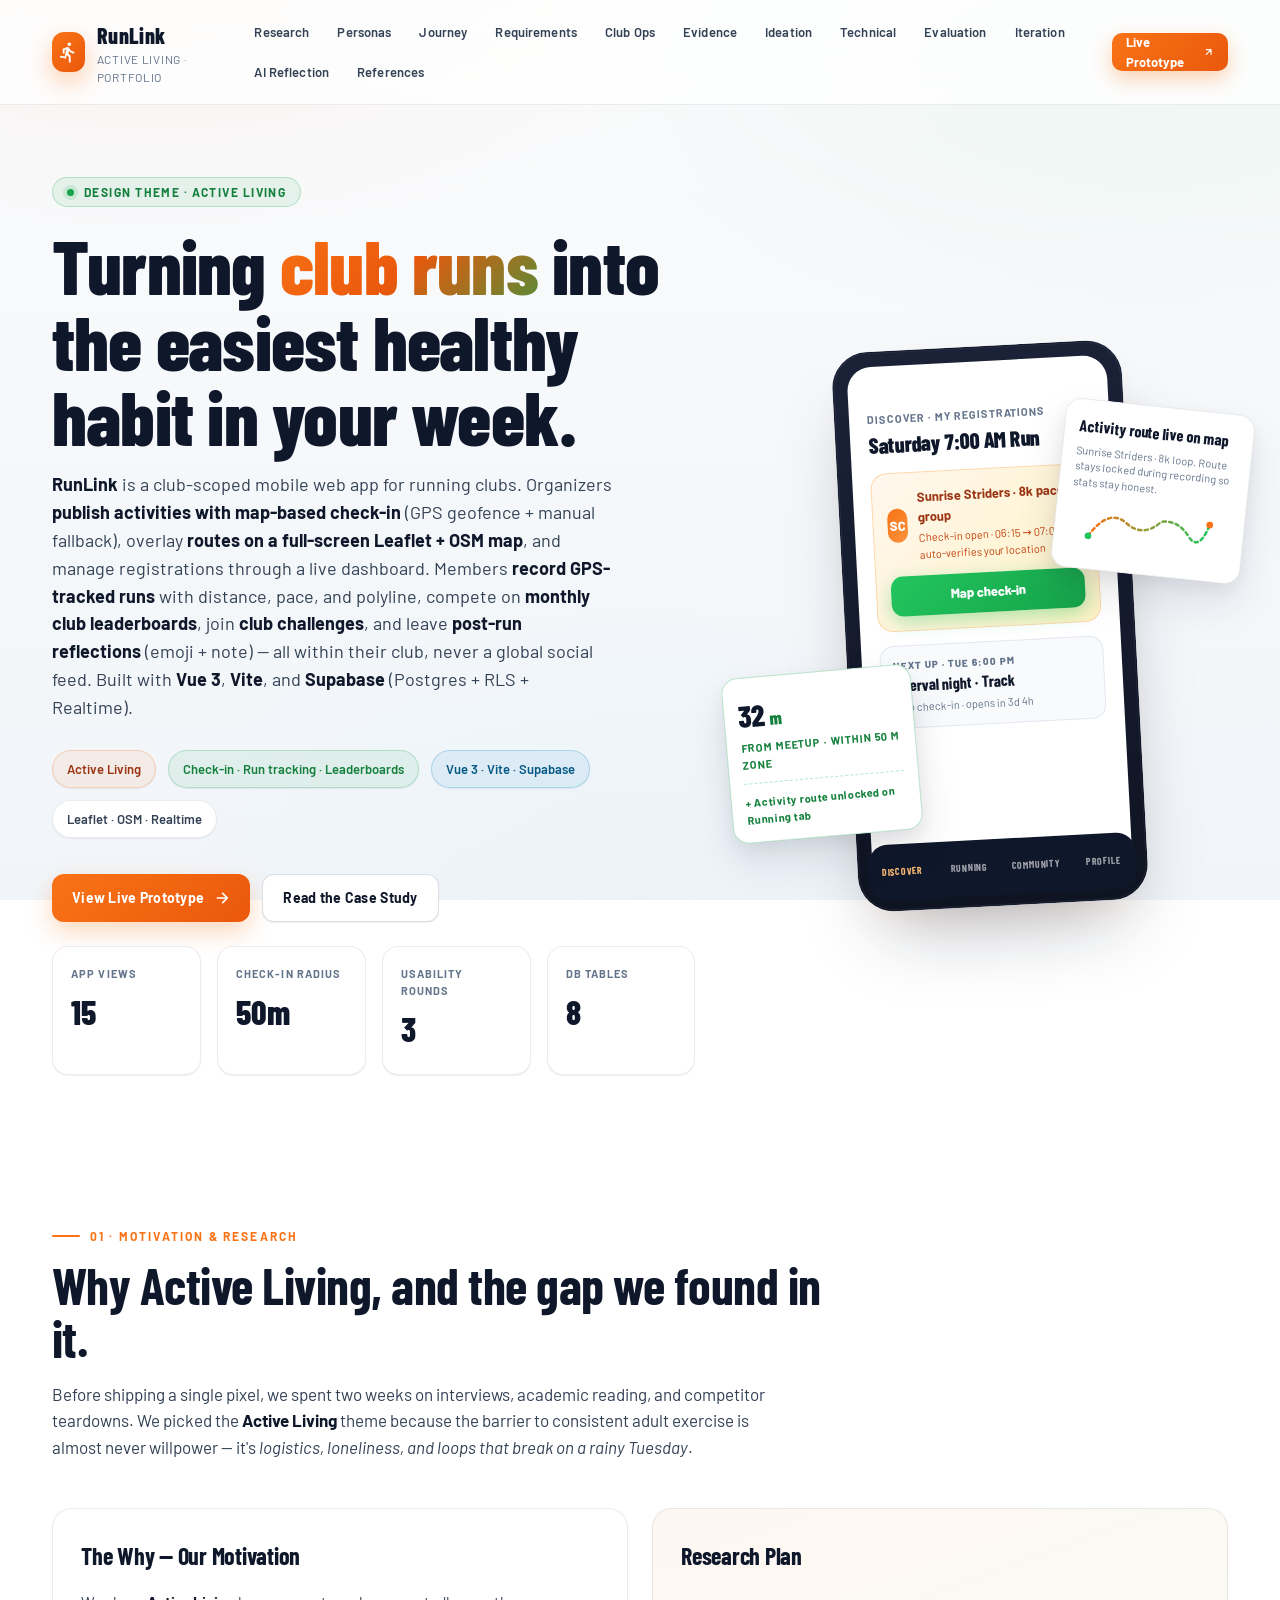
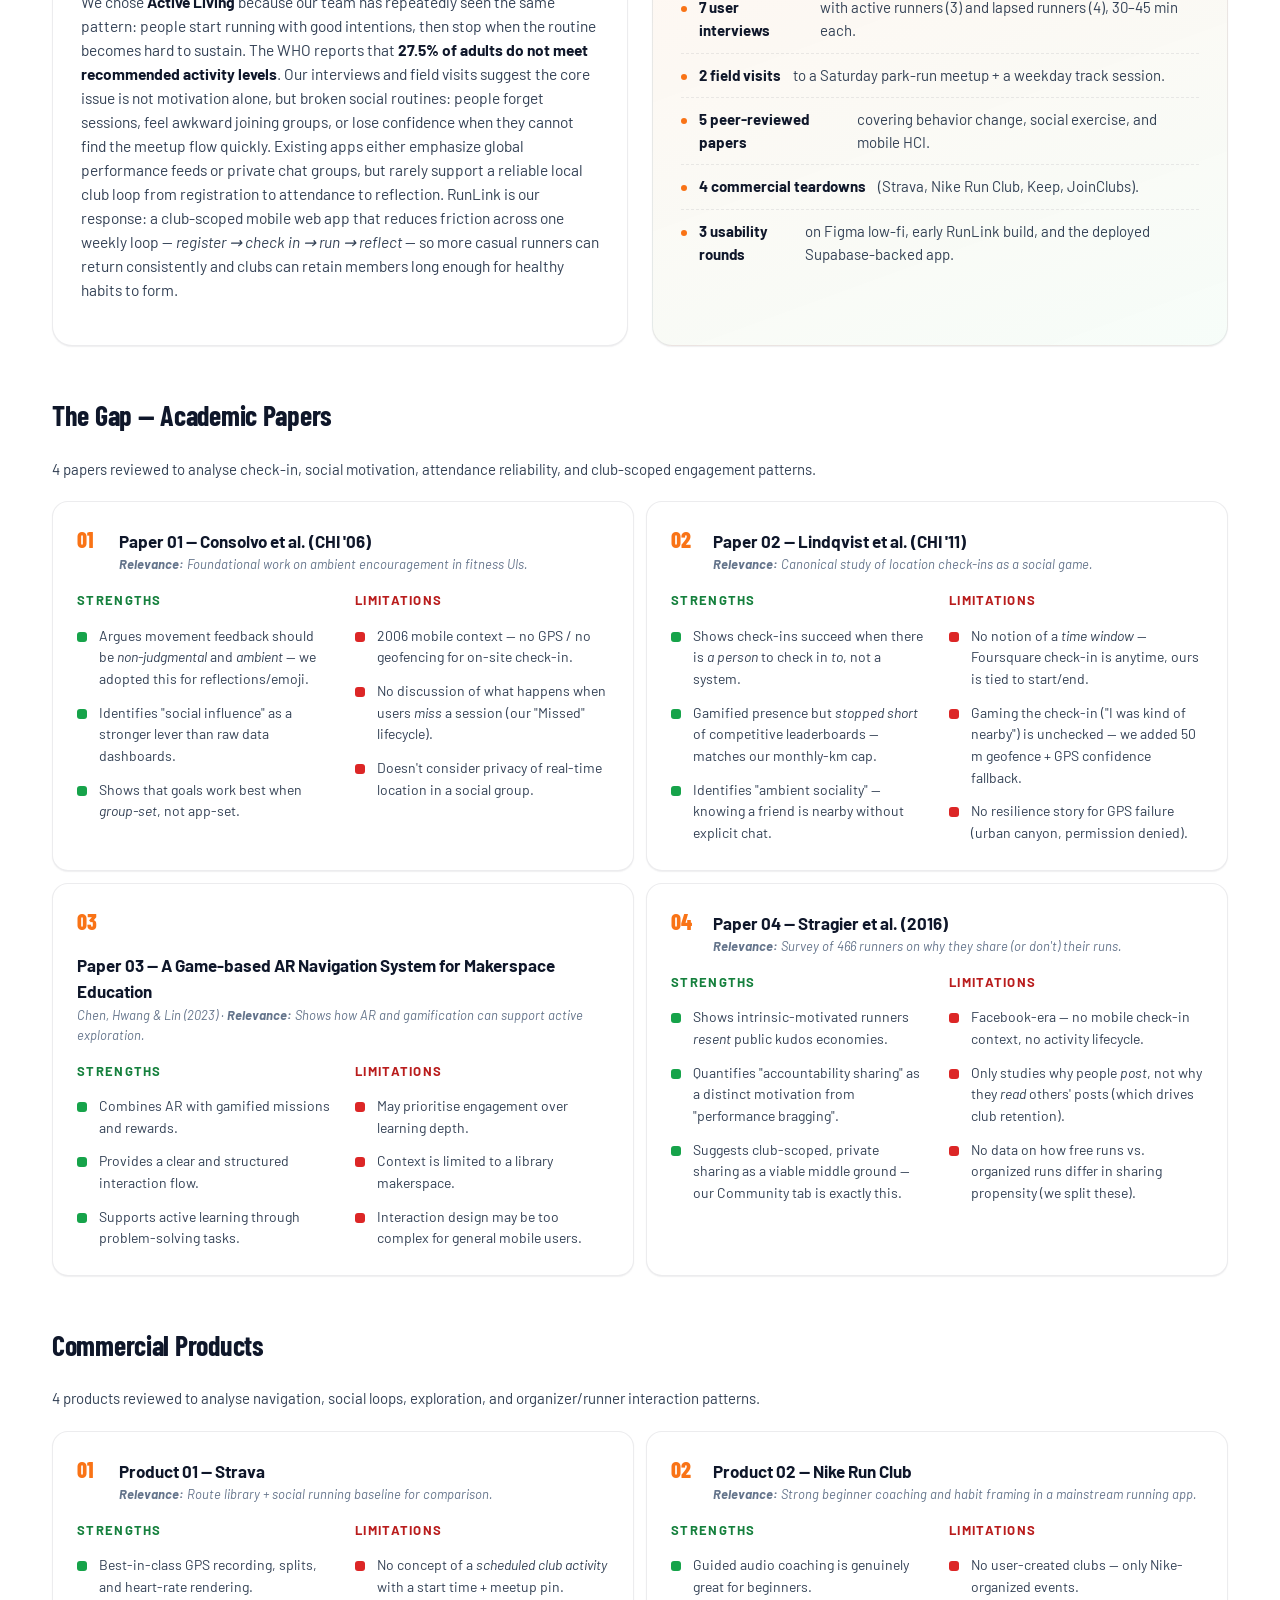
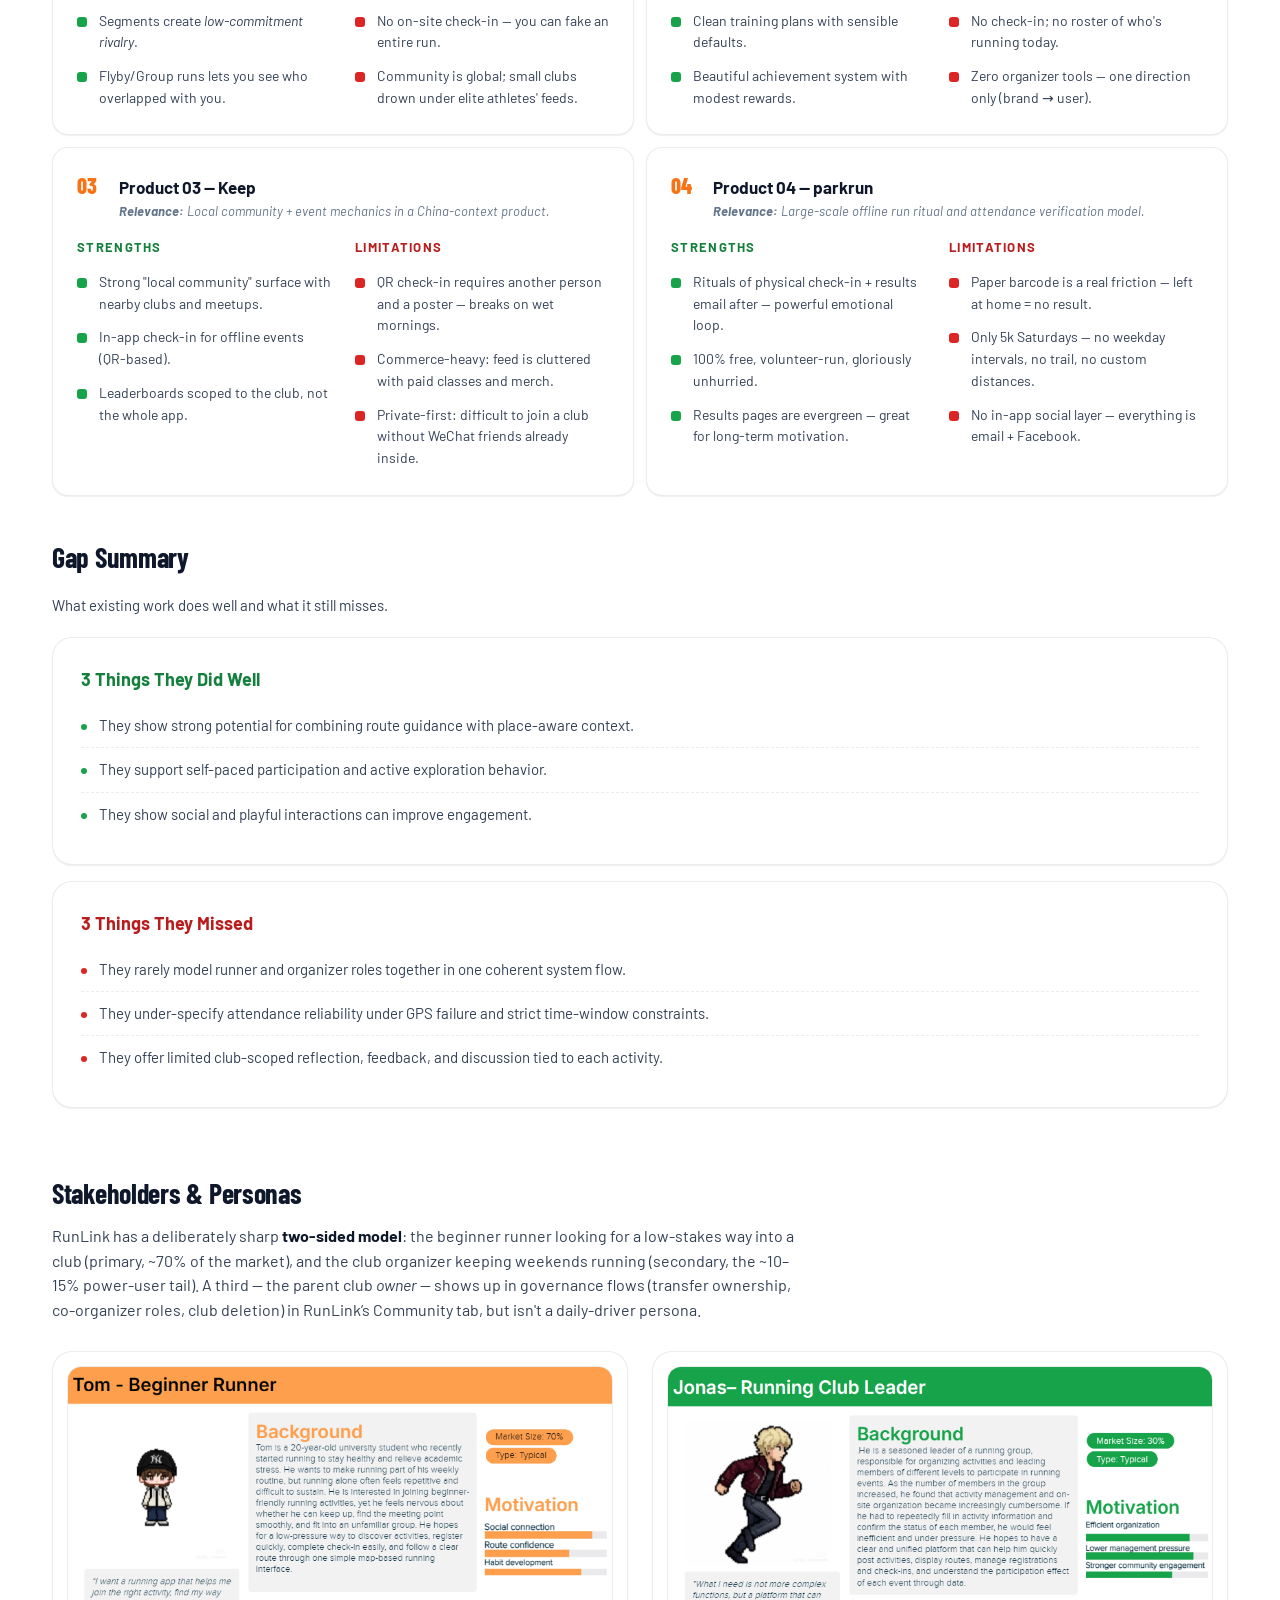
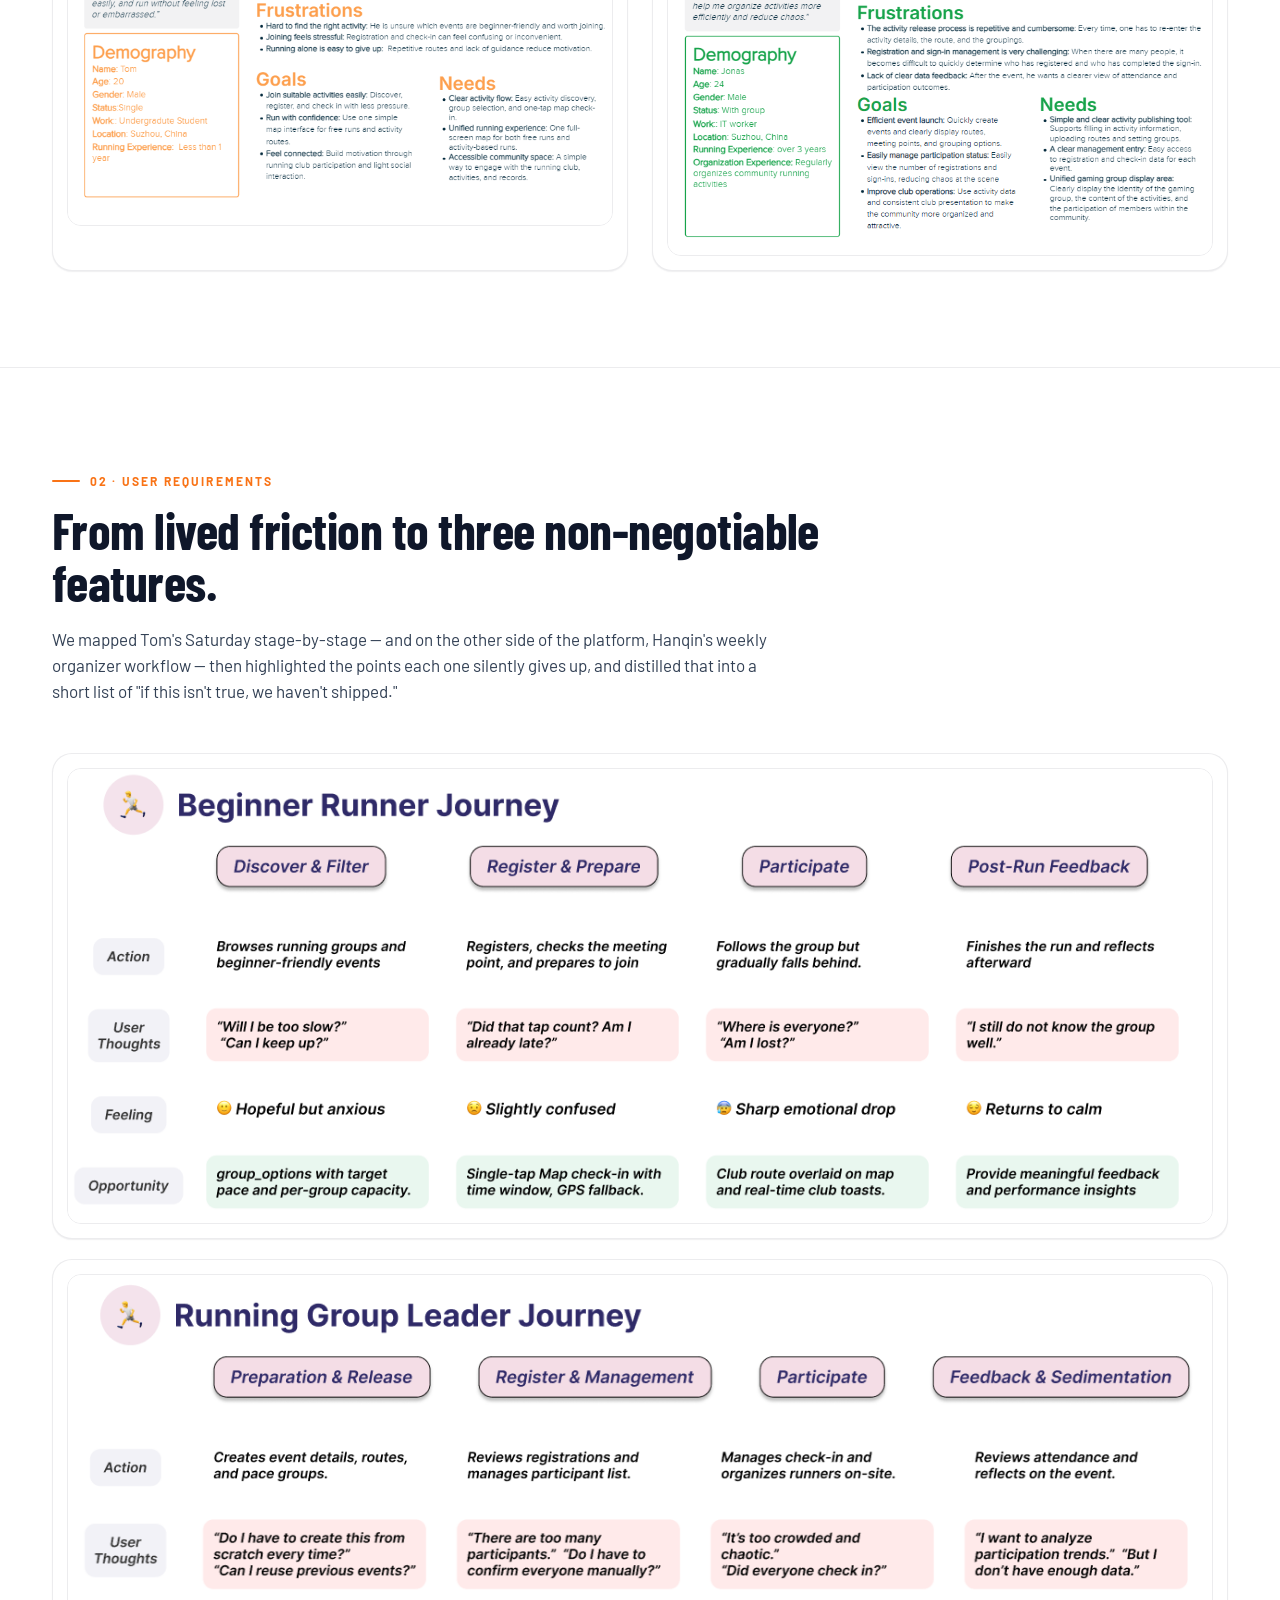
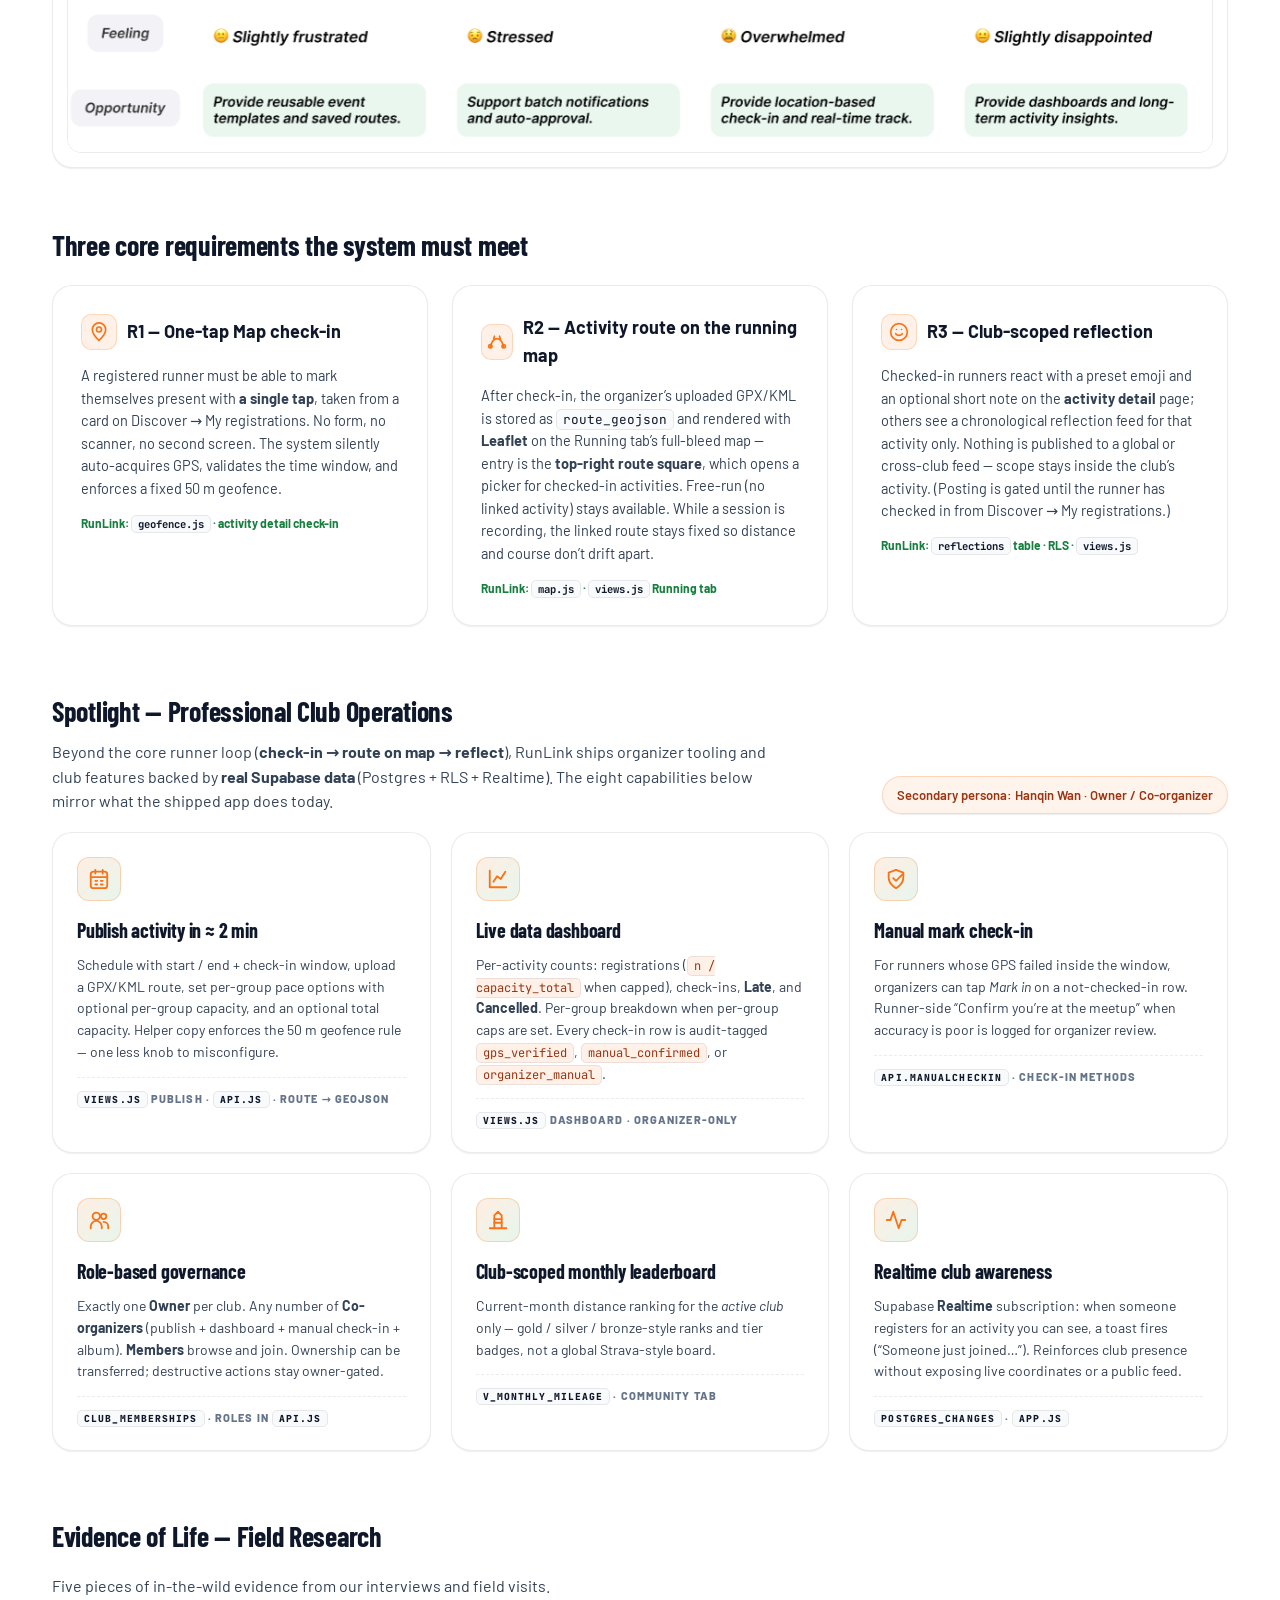
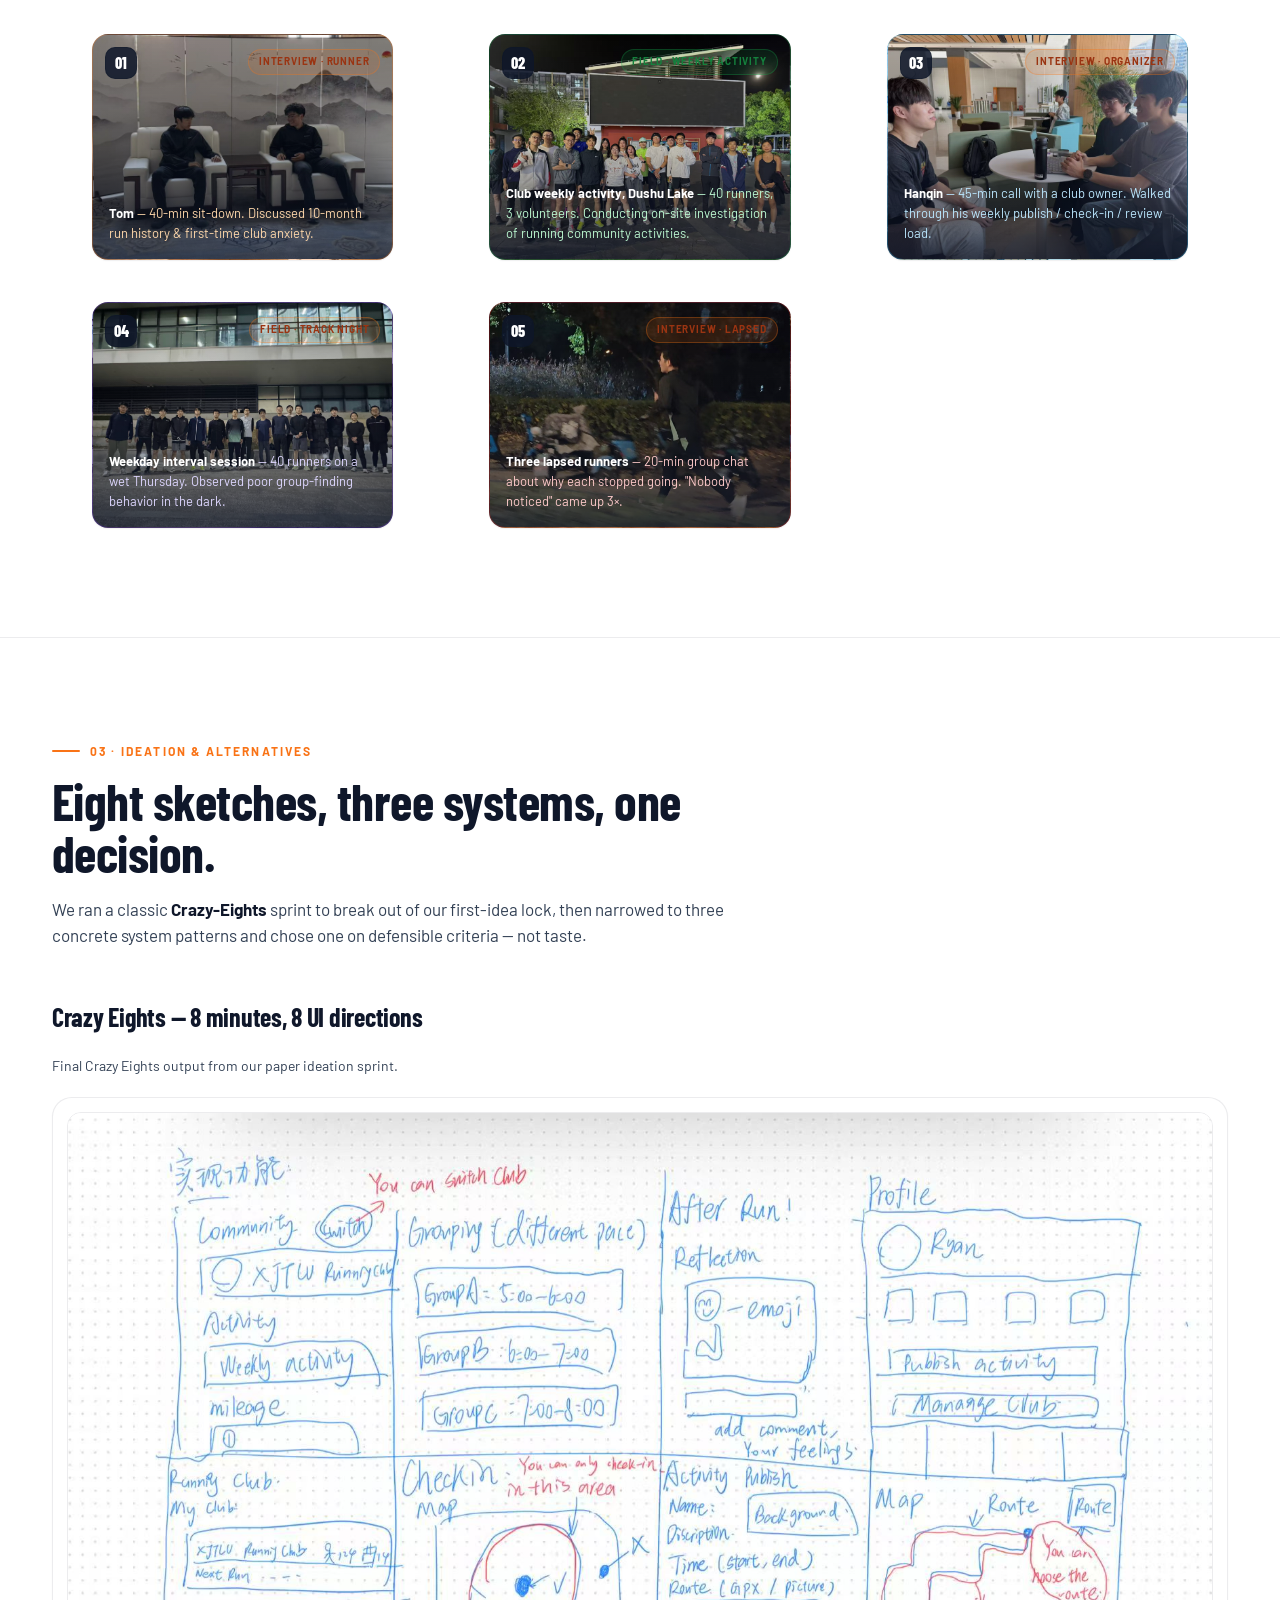
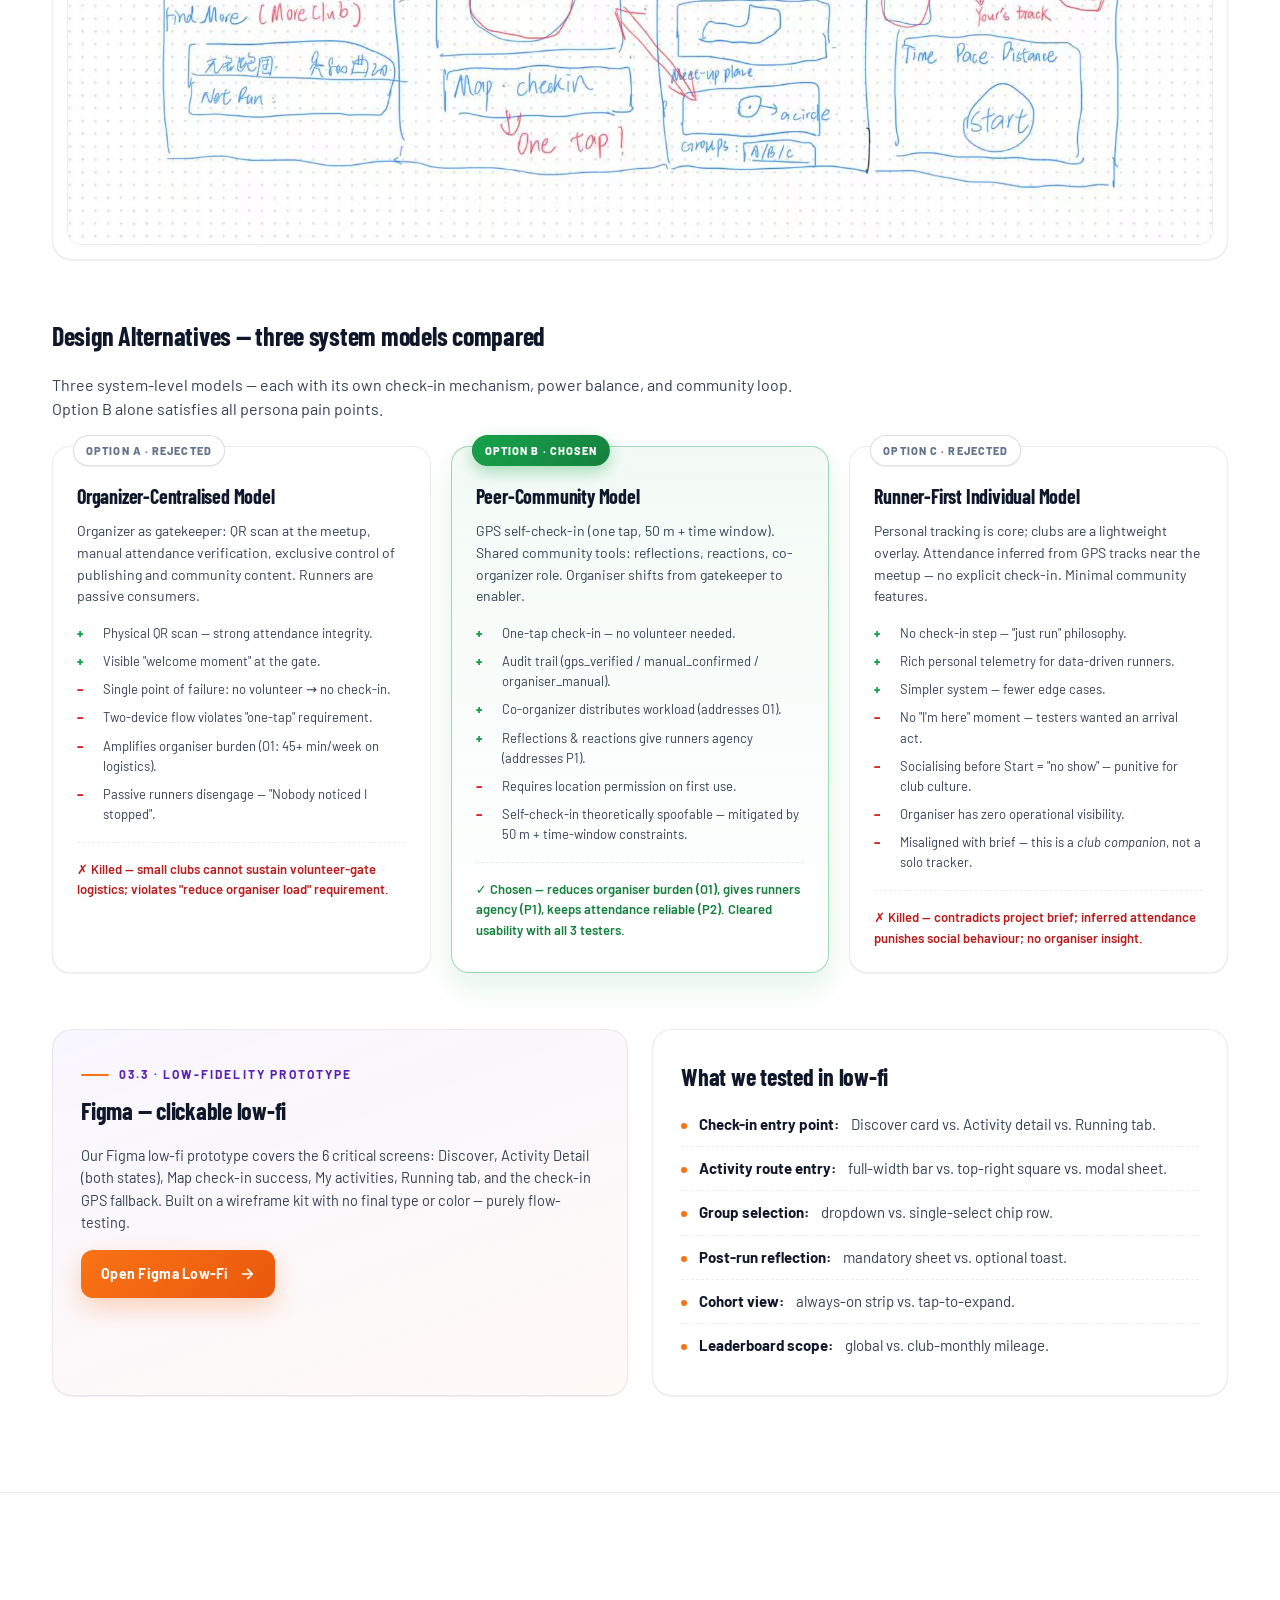
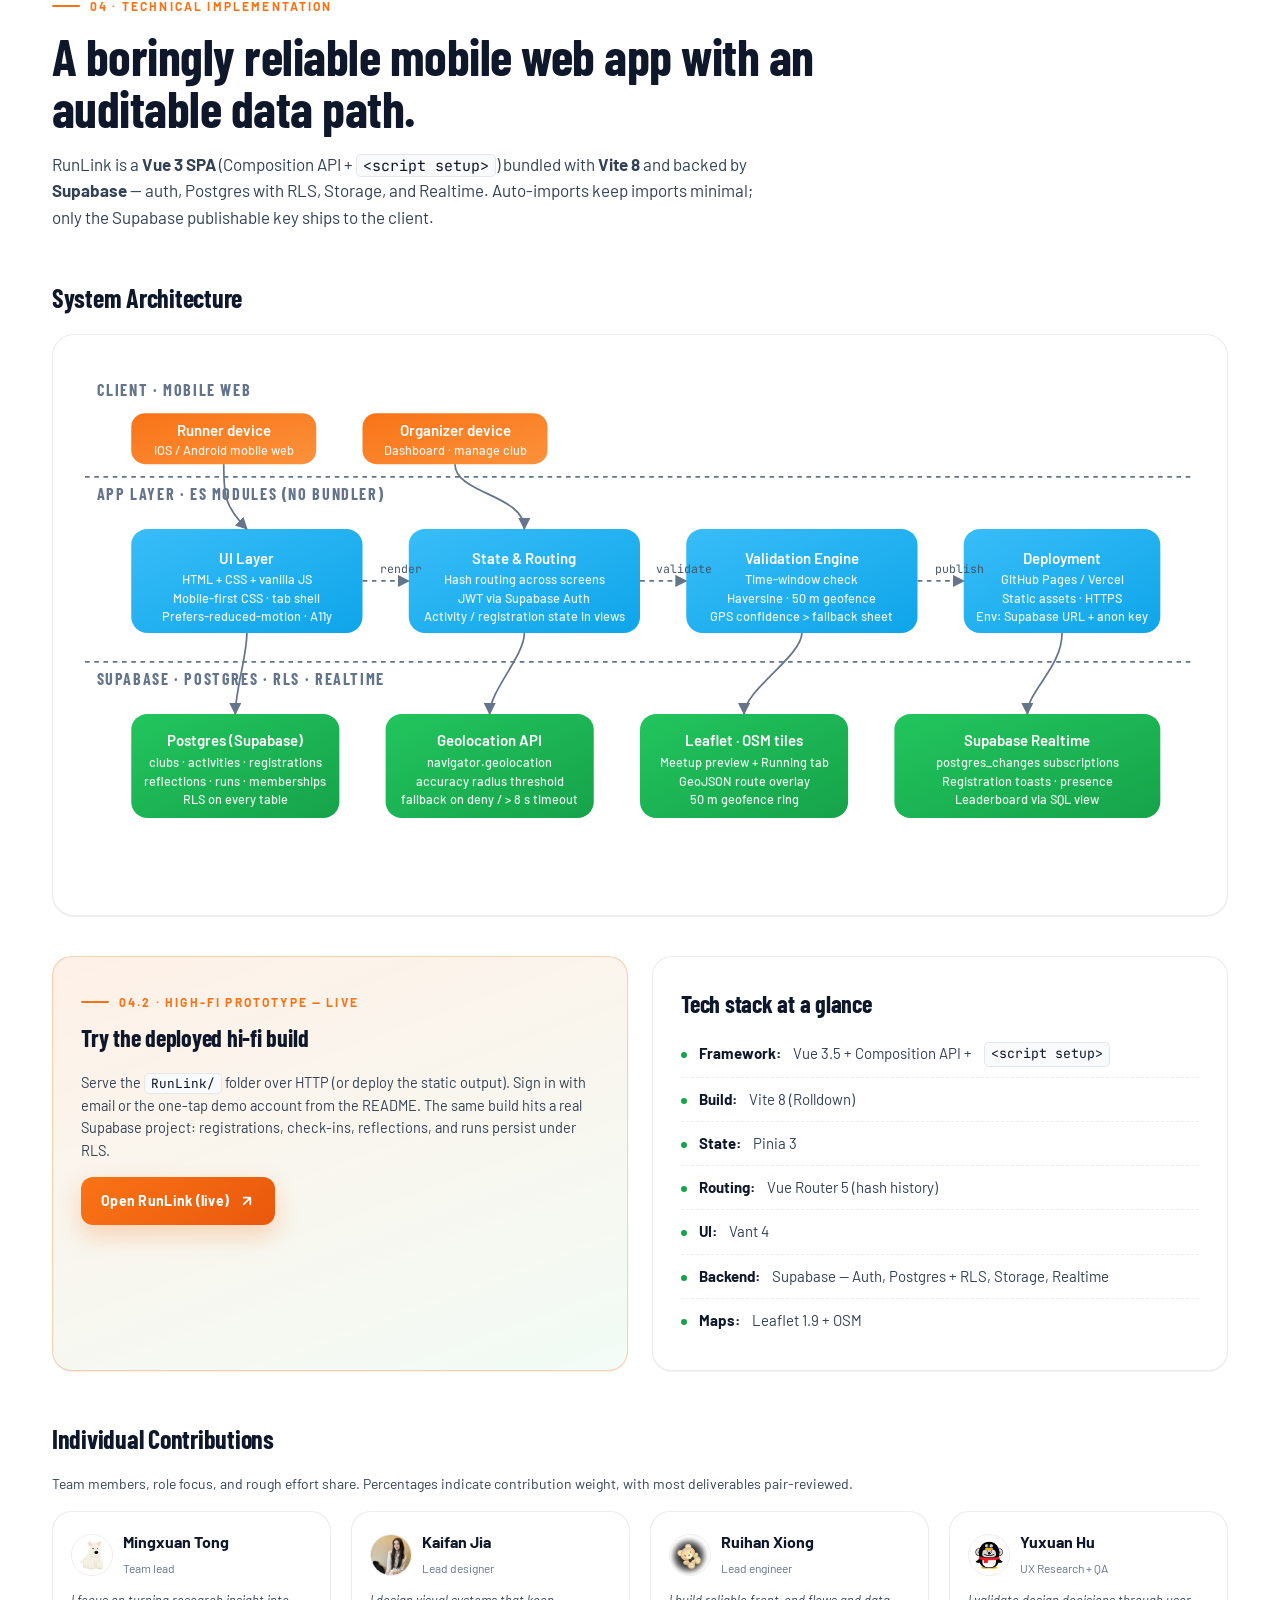
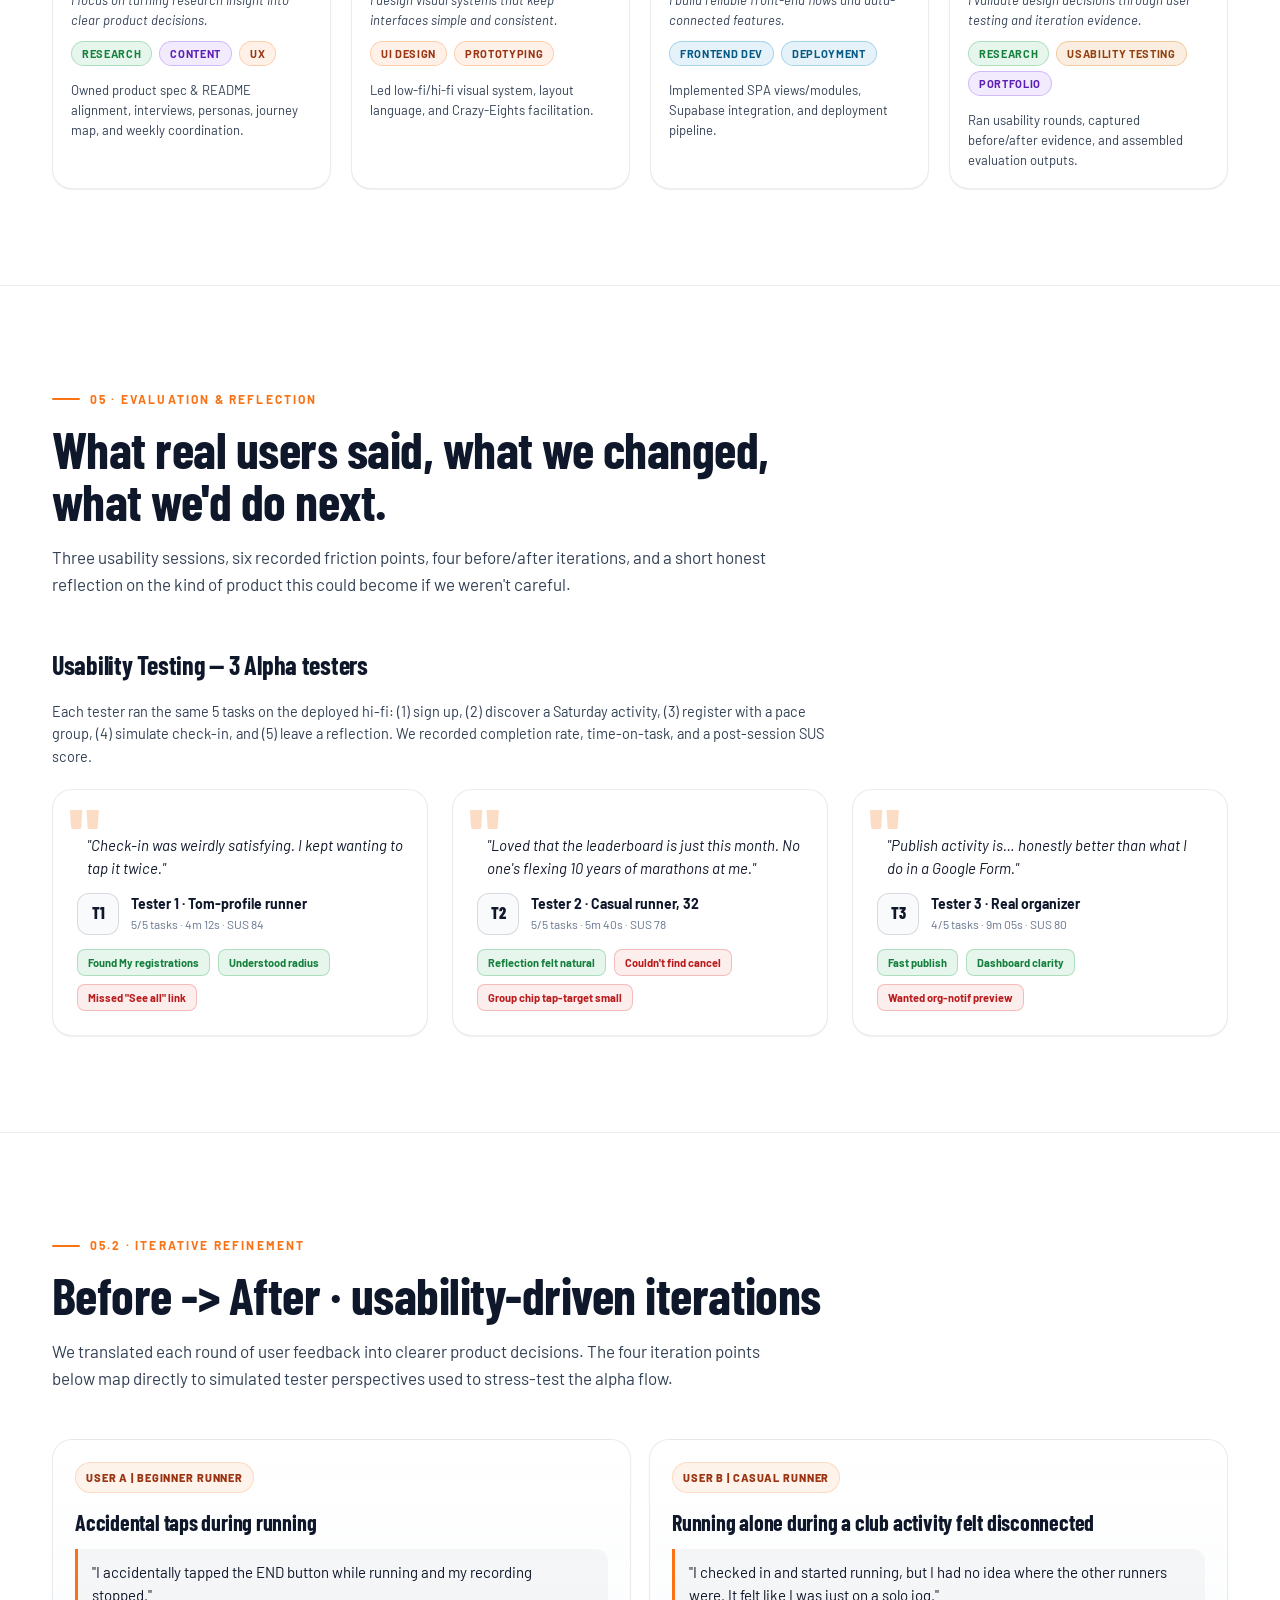
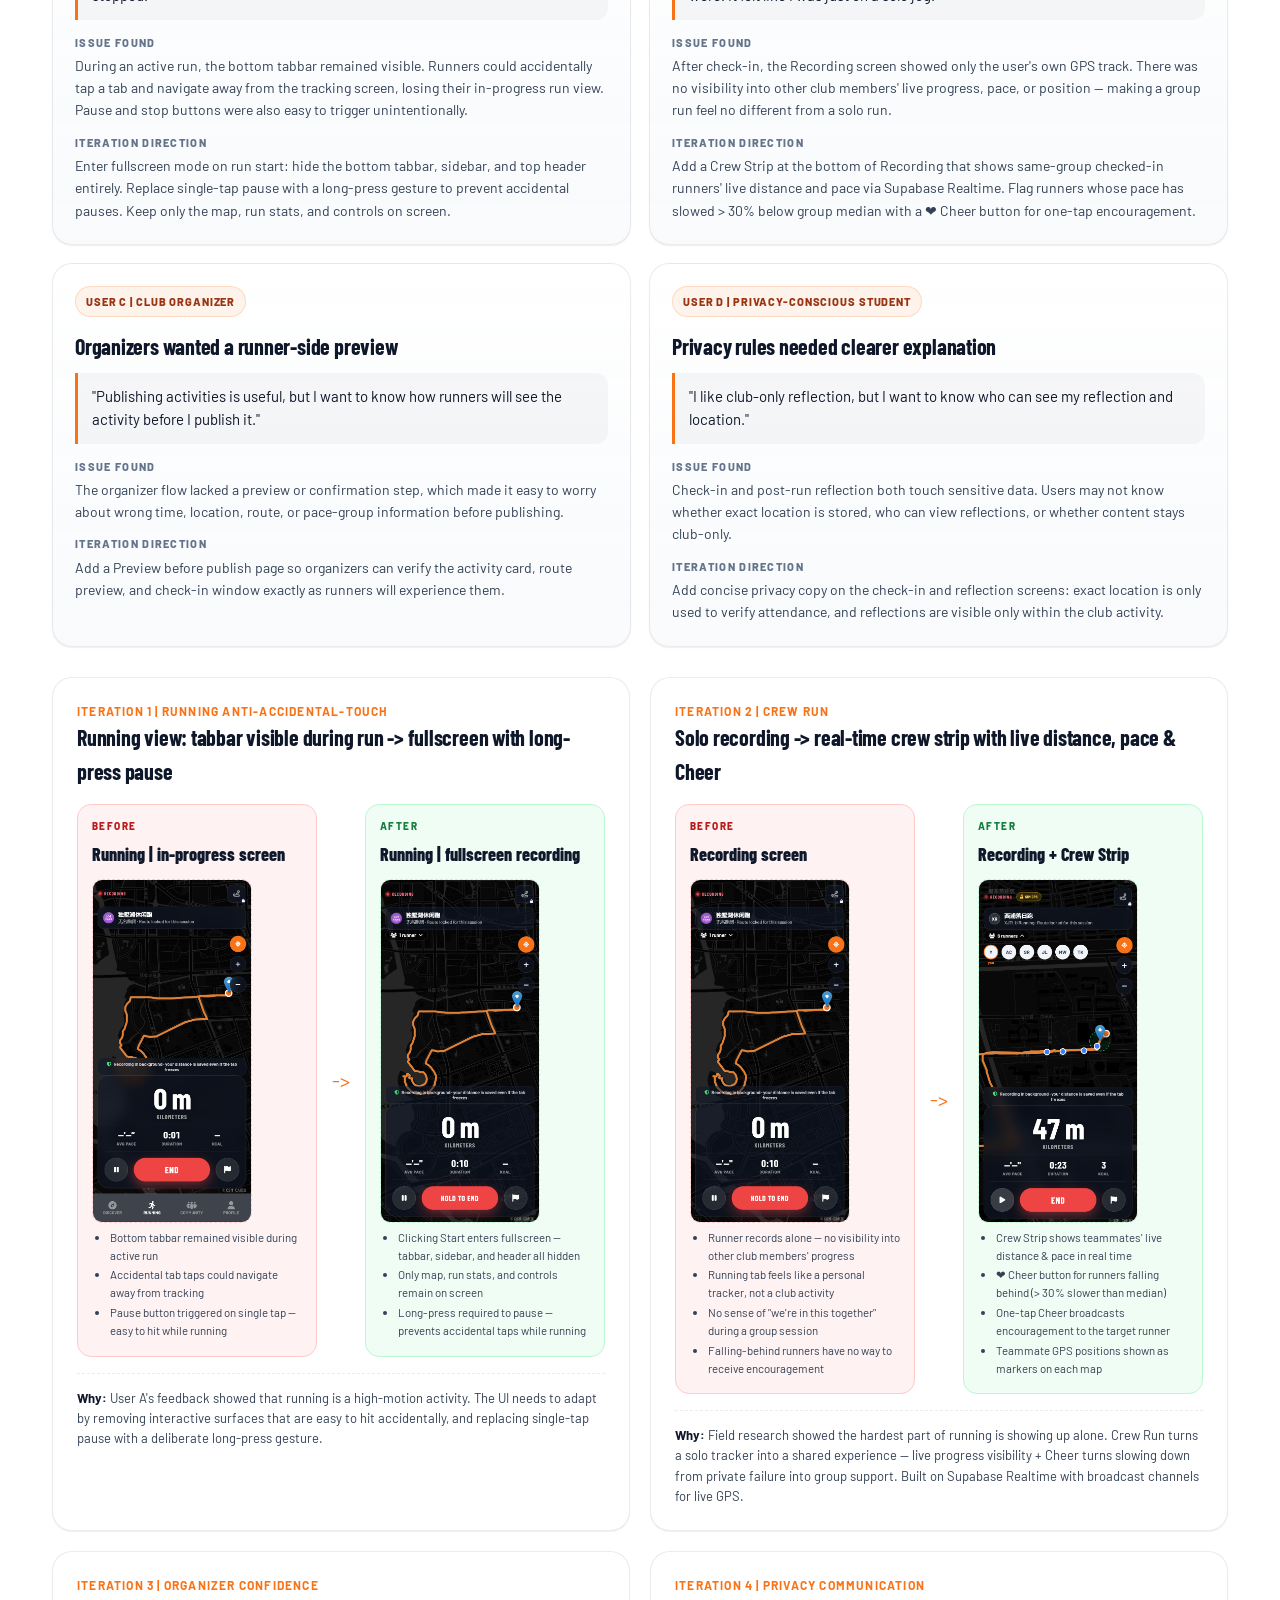
==== commit 6d5ced54: "Update index.html" ====
--- a/index.html
+++ b/index.html
@@ -697,7 +697,7 @@
           </a>
         </div>
         <div class="kpi-row">
-          <div class="kpi"><div class="k">App views</div><div class="v">14</div></div>
+          <div class="kpi"><div class="k">App views</div><div class="v">15</div></div>
           <div class="kpi"><div class="k">Check-in radius</div><div class="v">50m</div></div>
           <div class="kpi"><div class="k">Usability rounds</div><div class="v">3</div></div>
           <div class="kpi"><div class="k">DB tables</div><div class="v">8</div></div>
@@ -1200,8 +1200,8 @@
             Spotlight — Professional Club Operations
           </h3>
           <p style="color:var(--ink-2);max-width:720px;margin:0;">
-            Beyond the core runner loop (<b>check-in → route on map → reflect</b>), RunLink ships organizer tooling backed by
-            <b>real Postgres data</b> and RLS — not hand-seeded JSON. The six capabilities below mirror what the shipped app does
+            Beyond the core runner loop (<b>check-in → route on map → reflect</b>), RunLink ships organizer tooling and club features backed by
+            <b>real Supabase data</b> (Postgres + RLS + Realtime). The eight capabilities below mirror what the shipped app does
             today.
           </p>
         </div>
@@ -1427,9 +1427,9 @@
       <div class="section-tag">04 · Technical Implementation</div>
       <h2 class="section-title">A boringly reliable mobile web app with an auditable data path.</h2>
       <p class="section-lede">
-        RunLink is a <b>hash-routed single-page app</b> (HTML/CSS + vanilla ES modules, no bundler) talking to
-        <b>Supabase</b> for auth, Postgres, Row Level Security, and Realtime. Static files can sit on GitHub Pages,
-        Vercel, or Netlify; only the Supabase URL and anon key ship to the client.
+        RunLink is a <b>Vue 3 SPA</b> (Composition API + <code>&lt;script setup&gt;</code>) bundled with <b>Vite 8</b>
+        and backed by <b>Supabase</b> — auth, Postgres with RLS, Storage, and Realtime. Auto-imports keep imports
+        minimal; only the Supabase publishable key ships to the client.
       </p>
     </div>
 
@@ -1568,14 +1568,13 @@
       <article class="card">
         <h3 style="margin-bottom:10px;">Tech stack at a glance</h3>
         <ul class="clean green">
-          <li><b style="color:var(--ink)">Framework:</b> Vue 3.5 Composition API + <code>&lt;script setup&gt;</code> SFCs (plain JavaScript, no TypeScript).</li>
-          <li><b style="color:var(--ink)">Build:</b> Vite 8 (Rolldown-based) with <code>@</code> path alias → <code>./src</code>; Vant components auto-imported via <code>unplugin-vue-components</code>.</li>
-          <li><b style="color:var(--ink)">State & Routing:</b> Pinia 3 (single <code>useAuthStore</code>); Vue Router 5 hash history, 16 lazy-loaded routes with <code>meta.auth</code> / <code>meta.shell</code> gating.</li>
-          <li><b style="color:var(--ink)">UI:</b> Vant 4 mobile components (tabbar, toast, dialogs); shell-based layout — <code>AuthShell</code> for login/signup, <code>AppShell</code> with sidebar (≥900 px) + bottom tabbar.</li>
-          <li><b style="color:var(--ink)">Backend:</b> Supabase JS 2 — Auth, Postgres (RLS on every table), Storage bucket <code>activity-assets</code>, Realtime subscriptions.</li>
-          <li><b style="color:var(--ink)">Maps:</b> Leaflet 1.9 + OSM tiles; <code>utils/map.js</code> handles route GeoJSON, meetup picker, and run recorder (~300 lines).</li>
-          <li><b style="color:var(--ink)">Check-in:</b> <code>utils/geofence.js</code> Haversine · 50 m geofence; GPS accuracy filter + exponential smoothing; manual fallback.</li>
-          <li><b style="color:var(--ink)">Realtime:</b> <code>postgres_changes</code> on <code>registrations</code> for live toasts; broadcast channels <code>run:{id}</code> for GPS tracking during runs.</li>
+          <li><b style="color:var(--ink)">Framework:</b> Vue 3.5 + Composition API + <code>&lt;script setup&gt;</code></li>
+          <li><b style="color:var(--ink)">Build:</b> Vite 8 (Rolldown)</li>
+          <li><b style="color:var(--ink)">State:</b> Pinia 3</li>
+          <li><b style="color:var(--ink)">Routing:</b> Vue Router 5 (hash history)</li>
+          <li><b style="color:var(--ink)">UI:</b> Vant 4</li>
+          <li><b style="color:var(--ink)">Backend:</b> Supabase — Auth, Postgres + RLS, Storage, Realtime</li>
+          <li><b style="color:var(--ink)">Maps:</b> Leaflet 1.9 + OSM</li>
         </ul>
       </article>
     </div>
@@ -1976,9 +1975,10 @@
       <div class="section-tag">06 · Technical Reflection · AI Use</div>
       <h2 class="section-title">How we used AI — and how we kept it honest.</h2>
       <p class="section-lede">
-        Per the course's mandatory disclosure, we used AI coding assistance (Vibe Coding, specifically
-        Cursor with Claude) during the hi-fi build. Below are the exact prompt patterns we used, how we
-        validated the output, and the ethical questions we debated.
+        Per the course's mandatory disclosure, we used <b>Vibe Coding</b> (Cursor with Claude) to build
+        the functional prototype, and <b>Figma MCP</b> to accelerate wireframe layout. All design decisions,
+        user research, and product logic remain the group's original work. Below: what we prompted,
+        how we verified, and what we debated.
       </p>
     </div>
 
@@ -1986,53 +1986,49 @@
       <article class="card">
         <h3 style="margin-bottom:8px;">Where AI helped (and where it didn't)</h3>
         <ul class="clean">
-          <li><b style="color:var(--ink)">Helped:</b> generating repetitive CSS scaffolds, RunLink README and SQL-adjacent prose, SVG architecture diagrams, sketch placeholders.</li>
-          <li><b style="color:var(--ink)">Helped:</b> catching edge cases in the check-in state matrix we missed.</li>
-          <li><b style="color:var(--ink)">Didn't replace:</b> user interviews, field visits, the Crazy-Eights session, usability scoring.</li>
-          <li><b style="color:var(--ink)">Didn't replace:</b> deciding what to kill (Option A, Option C) — that needed human testers.</li>
+          <li><b style="color:var(--ink)">Helped:</b> scaffolding the Supabase schema, RLS policies, geofence check-in logic, activity state machine, leaderboard view, and the Vue 3 migration.</li>
+          <li><b style="color:var(--ink)">Helped:</b> catching edge cases in the check-in state matrix and GPS fallback paths we missed in manual review.</li>
+          <li><b style="color:var(--ink)">Helped:</b> accelerating low-fidelity wireframe layout via Figma MCP — AI drafted the initial component structure, all final UI decisions were human-made.</li>
+          <li><b style="color:var(--ink)">Didn't replace:</b> user interviews, field visits, the Crazy-Eights session, usability scoring, or the Crew Run feature design.</li>
+          <li><b style="color:var(--ink)">Didn't replace:</b> deciding which features to cut or defer — that needed human testers and product judgment.</li>
         </ul>
       </article>
       <article class="card">
         <h3 style="margin-bottom:8px;">Validation workflow</h3>
         <ul class="clean green">
-          <li>Every AI-generated module was <b style="color:var(--ink)">manually diffed</b> against the behaviour described in our spec and in <code>RunLink/README.md</code>.</li>
-          <li>Usability sessions were run on <b style="color:var(--ink)">deployed</b> builds, not AI-generated mockups, so the signal came from real user behavior.</li>
-          <li>All copy that went into a user-facing surface was <b style="color:var(--ink)">read aloud</b> by a teammate — AI tends to over-explain; we trimmed aggressively.</li>
-          <li>AI suggestions that affected logic (geofence, time window) were <b style="color:var(--ink)">paired with a written unit trace</b> before we accepted them.</li>
-          <li>Nothing was pushed to <code>main</code> without at least one human approver.</li>
+          <li>Every AI-generated module was <b style="color:var(--ink)">manually diffed</b> against our PRD and spec before merging.</li>
+          <li>Usability sessions ran on <b style="color:var(--ink)">deployed builds</b> — not AI-generated mockups — so feedback came from real user behaviour.</li>
+          <li>Logic-critical code (geofence, time window, RLS) was <b style="color:var(--ink)">paired with a written unit trace</b> before acceptance.</li>
+          <li>All user-facing copy was <b style="color:var(--ink)">read aloud</b> by a teammate — AI over-explains; we trimmed aggressively.</li>
+          <li>Nothing pushed to <code>main</code> without at least one human approver via pull request.</li>
         </ul>
       </article>
     </div>
 
     <h3 style="font-family:'Barlow Condensed';font-weight:700;font-size:24px;color:var(--ink);margin: 8px 0 12px;">
-      Example prompts used for core logic
+      Core prompts — full transcripts in <code>/ai-logs</code>
     </h3>
 
     <div class="grid-2">
       <div class="card soft">
-        <h4 style="color:var(--brand-2);">Prompt 1 — Check-in state matrix</h4>
-        <div class="prompt-box"><span class="comment">// Generating the 6-state button matrix for the registration card</span>
-<span class="tag">&gt;</span> You are helping me design a registration card button matrix. Inputs: <b>checked_in</b> (bool), <b>now</b>, <b>check_in_start</b>, <b>check_in_end</b>, <b>start_time</b>. Output 6 mutually exclusive states with:
-  - button label
-  - disabled / enabled
-  - style (primary-green, primary-amber, ghost, etc.)
-  - the exact condition as a boolean expression
-State names should align with RunLink: activity lifecycle (<code>open</code> / <code>registered</code> / <code>checked_in</code> / <code>past</code> / <code>cancelled</code>) plus the check-in window relative to <b>now</b>.</div>
+        <h4 style="color:var(--brand-2);">Prompt 1 — Supabase schema</h4>
+        <div class="prompt-box"><span class="comment">// Designing the full Postgres schema for RunLink</span>
+<span class="tag">&gt;</span> Design a PostgreSQL schema that covers the RunLink PRD: Profiles (1-to-1 with auth.users), Clubs with owner + visibility, Club memberships (owner / co_organizer / member), Activities with meetup coordinates, 50 m geofence, and check-in window, Registrations with status machine (registered → checked_in → completed), Runs (distance_m, duration_s, polyline), Reflections (emoji + note). Include updated_at triggers, useful indices, and a monthly leaderboard view.</div>
       </div>
       <div class="card soft">
-        <h4 style="color:var(--brand-2);">Prompt 2 — Haversine geofence</h4>
-        <div class="prompt-box"><span class="comment">// Validating "within 50 m of meetup" for map check-in</span>
-<span class="tag">&gt;</span> Write a small vanilla JS function <b>isWithinCheckinRadius(userLat, userLng, meetupLat, meetupLng)</b> that returns <b>true</b> iff the great-circle distance is &lt;= 50 meters. Use Haversine. Include a JSDoc block, cite the formula, and add a 3-case unit trace in a comment block. Do not use any map library.</div>
+        <h4 style="color:var(--brand-2);">Prompt 2 — RLS policies</h4>
+        <div class="prompt-box"><span class="comment">// Row Level Security for every public table</span>
+<span class="tag">&gt;</span> Enable RLS on all tables. Policies: profiles world-readable but owner-only write; public clubs world-readable, private clubs member-only; users can only mutate their own registrations, runs, reflections; organizers of the parent activity can read registrations. Provide helper functions is_club_organizer() and is_club_member() with security definer.</div>
       </div>
       <div class="card soft">
-        <h4 style="color:var(--brand-2);">Prompt 3 — Portfolio prose</h4>
-        <div class="prompt-box"><span class="comment">// Generating research prose from raw interview notes</span>
-<span class="tag">&gt;</span> I will paste 7 interview notes below. Produce a 200-word "motivation statement" that (a) names the theme Active Living, (b) quotes one actual user pain, (c) positions our product against apps that treat clubs as chat rooms or anonymous leaderboards, (d) ends with a measurable bet. Do <b>not</b> invent statistics; if you need a number, leave [BRACKET] for me to fill.</div>
+        <h4 style="color:var(--brand-2);">Prompt 3 — Geofence check-in</h4>
+        <div class="prompt-box"><span class="comment">// GPS validation + fallback modal for attendance</span>
+<span class="tag">&gt;</span> Implement a check-in flow: read activity.meetup_lat/lng and geofence_m (default 50 m). Use navigator.geolocation with enableHighAccuracy and 8 s timeout. Compute Haversine distance. If ≤ radius AND accuracy ≤ 80 m → auto mark checked_in with method gps. If accuracy too low → show confirm dialog for self-certification with method fallback. Make validateCheckin() Promise-based.</div>
       </div>
       <div class="card soft">
-        <h4 style="color:var(--brand-2);">Prompt 4 — GPS fallback copy</h4>
-        <div class="prompt-box"><span class="comment">// Writing the "confirm you're at the meetup" dialog copy</span>
-<span class="tag">&gt;</span> Write a short, warm, non-accusatory dialog for a case where the app cannot verify location but the runner insists they are at the meetup. It must: (1) acknowledge the failure is on us, (2) name the meetup explicitly, (3) ask only one self-confirm action, (4) mention that the organizer will see a "self-confirmed" chip. Max 40 words.</div>
+        <h4 style="color:var(--brand-2);">Prompt 4 — Activity state machine</h4>
+        <div class="prompt-box"><span class="comment">// Auto-switching activity page across 5 visual states</span>
+<span class="tag">&gt;</span> On /activity/:id, render the same page in one of five states based on (registration, time, activity.status): cancelled, past, registered, checked_in, open. Each state swaps only the action area at the bottom. Past activities reveal reflection composer. Organizers see Dashboard + Cancel buttons.</div>
       </div>
     </div>
 
@@ -2049,10 +2045,11 @@
           Accessibility
         </h4>
         <p style="color:var(--ink-2); font-size:14px;">
-          AI-generated HTML defaults to <i>div-soup</i>. We manually replaced generated <code>&lt;div&gt;</code>s with semantic
-          <code>&lt;nav&gt;</code>, <code>&lt;main&gt;</code>, <code>&lt;section&gt;</code>, and <code>&lt;article&gt;</code>, added <code>aria-label</code>s on
-          icon-only buttons, honored <code>prefers-reduced-motion</code>, and ensured focus-visible states.
-          AI also tends to use emojis as icons — we replaced them with inline SVGs for screen-reader hygiene.
+          AI-generated Vue templates defaulted to <i>div-soup</i>. We manually replaced them with semantic
+          <code>&lt;nav&gt;</code>, <code>&lt;main&gt;</code>, <code>&lt;section&gt;</code>, and <code>&lt;article&gt;</code> elements, added
+          <code>aria-label</code>s on icon-only buttons, honoured <code>prefers-reduced-motion</code>, and ensured
+          focus-visible states on all interactive elements. Font Awesome icons were kept as <code>&lt;i&gt;</code> with
+          <code>aria-hidden="true"</code> to avoid screen-reader noise.
         </p>
       </article>
       <article class="card">
@@ -2063,10 +2060,11 @@
           Bias &amp; representation
         </h4>
         <p style="color:var(--ink-2); font-size:14px;">
-          Default AI personas skew male, young, and urban. We explicitly re-generated our personas against a
-          checklist (gender, age, device, income bracket, running history) and cross-checked with the
-          seven people we actually interviewed. We also audited AI-generated copy for ableist language
-          around pace and distance — e.g., changing "run faster" defaults to pace-neutral framings.
+          Our two personas (Jonas and Tom) were designed entirely by the team from raw interview
+          data — no AI was involved. Both were validated against the seven real interviewees to
+          ensure accurate demographics, device context, and running history. Any AI-generated
+          copy mentioning pace or distance was audited for ableist framing and reworded to
+          neutral, inclusive language.
         </p>
       </article>
       <article class="card">
@@ -2077,10 +2075,10 @@
           Privacy &amp; attribution
         </h4>
         <p style="color:var(--ink-2); font-size:14px;">
-          No real interview transcripts or user data were shared with external LLM services. We used AI for
-          template copy, then hand-stitched in anonymized quotes. All AI-generated code blocks pushed to
-          our repository carry a comment tag <code>// AI-assisted · reviewed by &lt;member&gt;</code> and
-          are listed in the References section of this portfolio.
+          No real interview transcripts or personal data were shared with external LLM services.
+          Interview quotes were anonymised before use. All AI-assisted code carries a comment tag
+          <code>// AI-assisted · reviewed by &lt;member&gt;</code>. Every tool is formally cited in
+          the References section below, as required by university policy.
         </p>
       </article>
     </div>
@@ -2149,7 +2147,7 @@
       <div class="ref">
         <div class="ref-n">A1</div>
         <div>
-          Anthropic. (2026). <i>Claude (Claude Opus 4.7).</i> Large language model. Accessed 2026-04-15 – 2026-04-19 via Cursor IDE. <a href="https://www.anthropic.com/claude" target="_blank" rel="noopener">anthropic.com/claude</a>.
+          Anthropic. (2026). <i>Claude (Claude Opus 4.6).</i> Large language model. Via Cursor IDE. <a href="https://www.anthropic.com/claude" target="_blank" rel="noopener">anthropic.com/claude</a>.
           <br><span style="color:var(--muted);"><b>Purpose:</b> RunLink README and UI copy, repetitive CSS / HTML / JS scaffolds, this portfolio page, check-in state matrix and Haversine geofence helper.</span>
           <span class="tag-kind">AI Tool</span>
         </div>
@@ -2157,7 +2155,7 @@
       <div class="ref">
         <div class="ref-n">A2</div>
         <div>
-          Anysphere Inc. (2026). <i>Cursor IDE (v1.x).</i> AI-assisted code editor. Accessed 2026-04-15 – 2026-04-19. <a href="https://cursor.com" target="_blank" rel="noopener">cursor.com</a>.
+          Anysphere Inc. (2026). <i>Cursor IDE (v1.x).</i> AI-assisted code editor. <a href="https://cursor.com" target="_blank" rel="noopener">cursor.com</a>.
           <br><span style="color:var(--muted);"><b>Purpose:</b> agent-based editing of HTML / CSS / JS files, project-wide refactors, in-editor prompt chaining during the high-fidelity prototype build.</span>
           <span class="tag-kind">AI Tool</span>
         </div>
@@ -2165,8 +2163,8 @@
       <div class="ref">
         <div class="ref-n">A3</div>
         <div>
-          Figma, Inc. (2026). <i>Figma — "First Draft" / AI auto-layout assist.</i> Accessed 2026-04-10 – 2026-04-14. <a href="https://www.figma.com" target="_blank" rel="noopener">figma.com</a>.
-          <br><span style="color:var(--muted);"><b>Purpose:</b> accelerating low-fidelity wireframe layout; all final UI decisions were human-made and reviewed in the Crazy-Eights session.</span>
+          Figma, Inc. (2026). <i>Figma — MCP server for AI-assisted design.</i> <a href="https://www.figma.com" target="_blank" rel="noopener">figma.com</a>.
+          <br><span style="color:var(--muted);"><b>Purpose:</b> accelerating low-fidelity wireframe layout via Figma MCP — AI drafted initial component structure; all final UI decisions were human-made and reviewed in the Crazy-Eights session.</span>
           <span class="tag-kind">AI Tool</span>
         </div>
       </div>
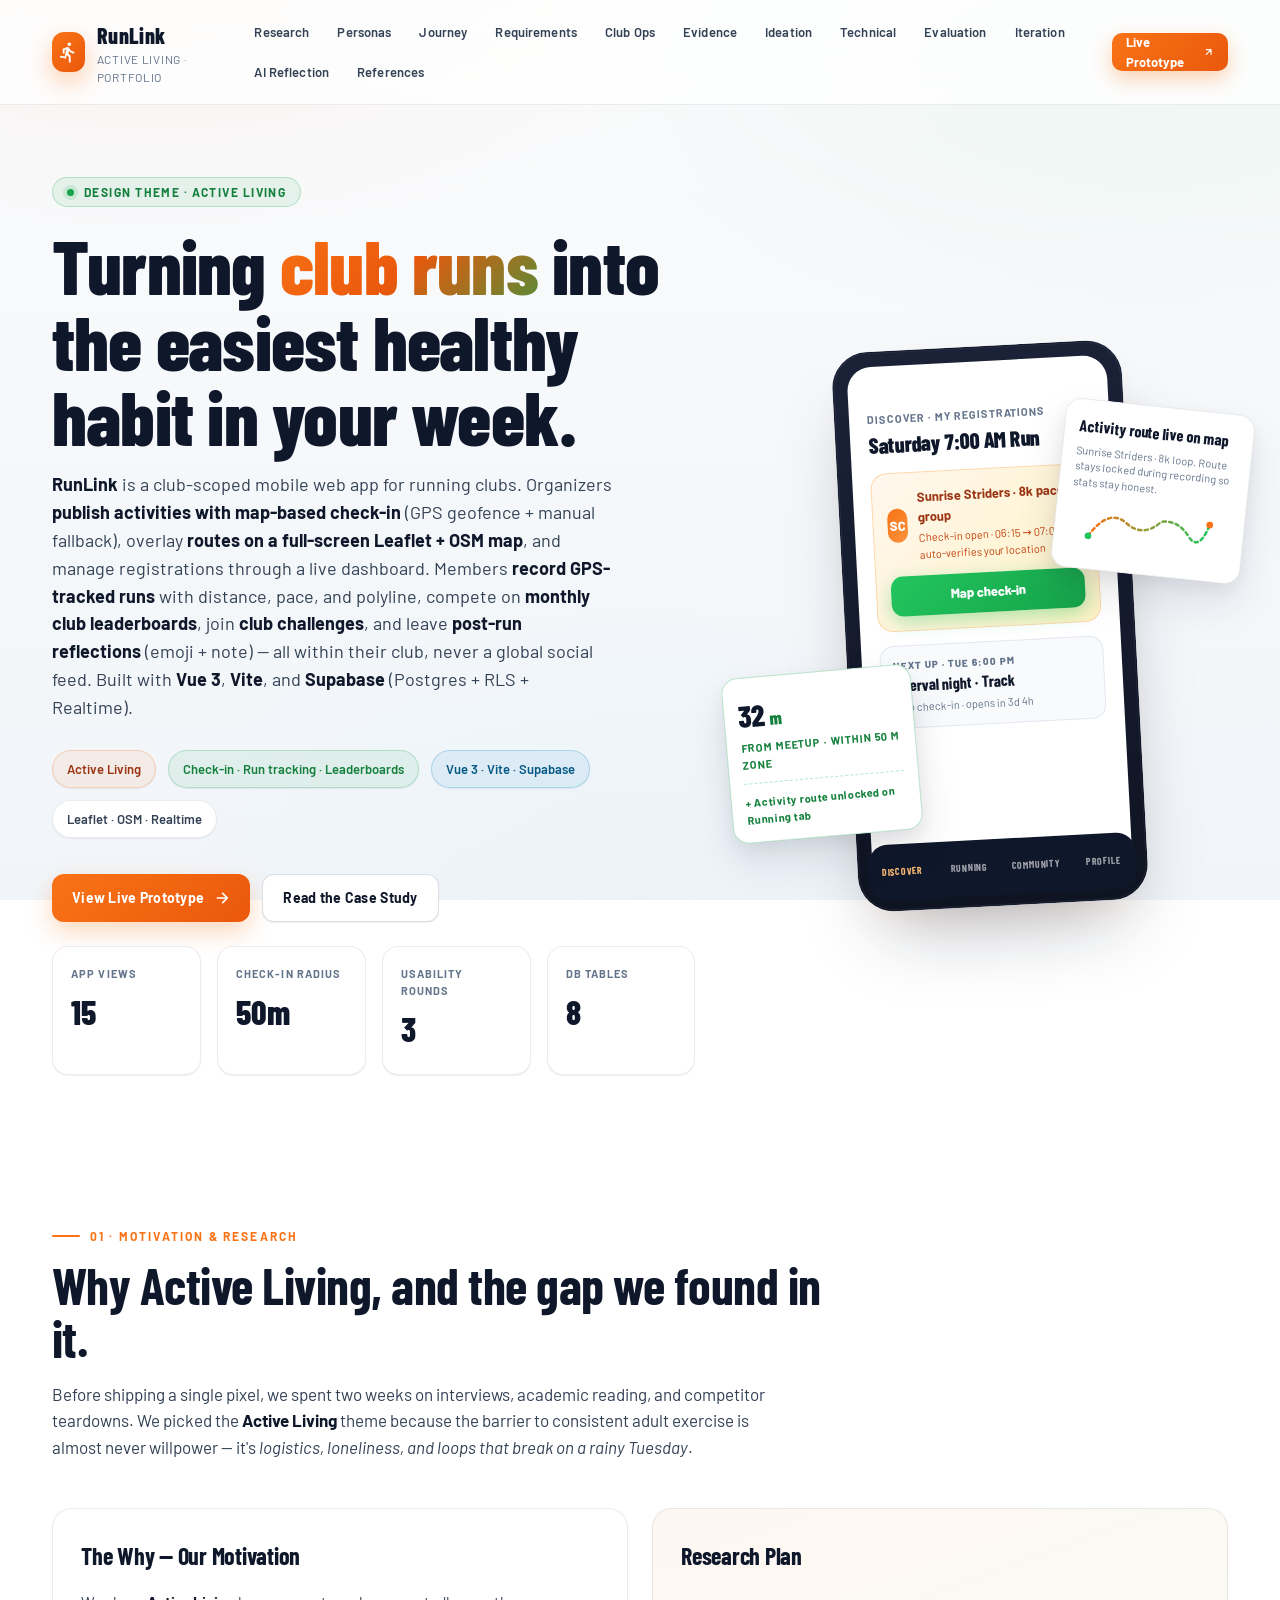
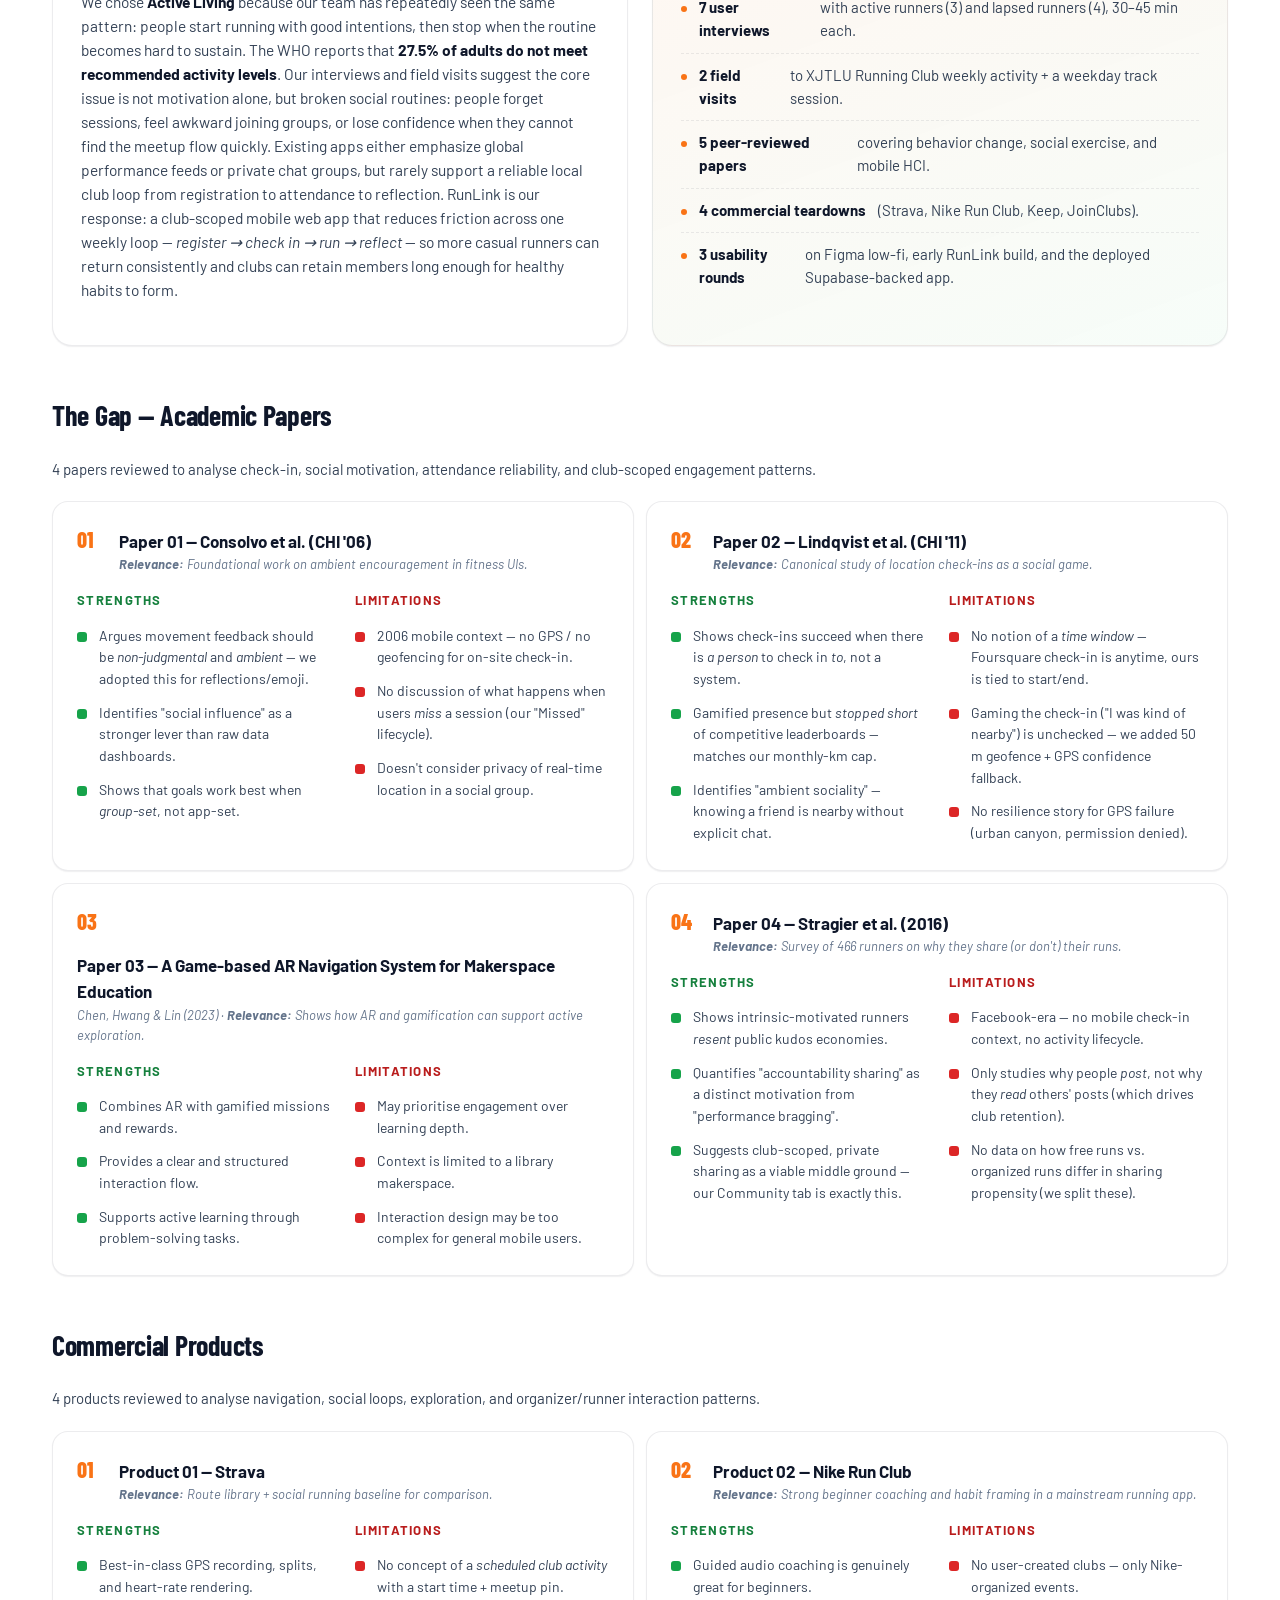
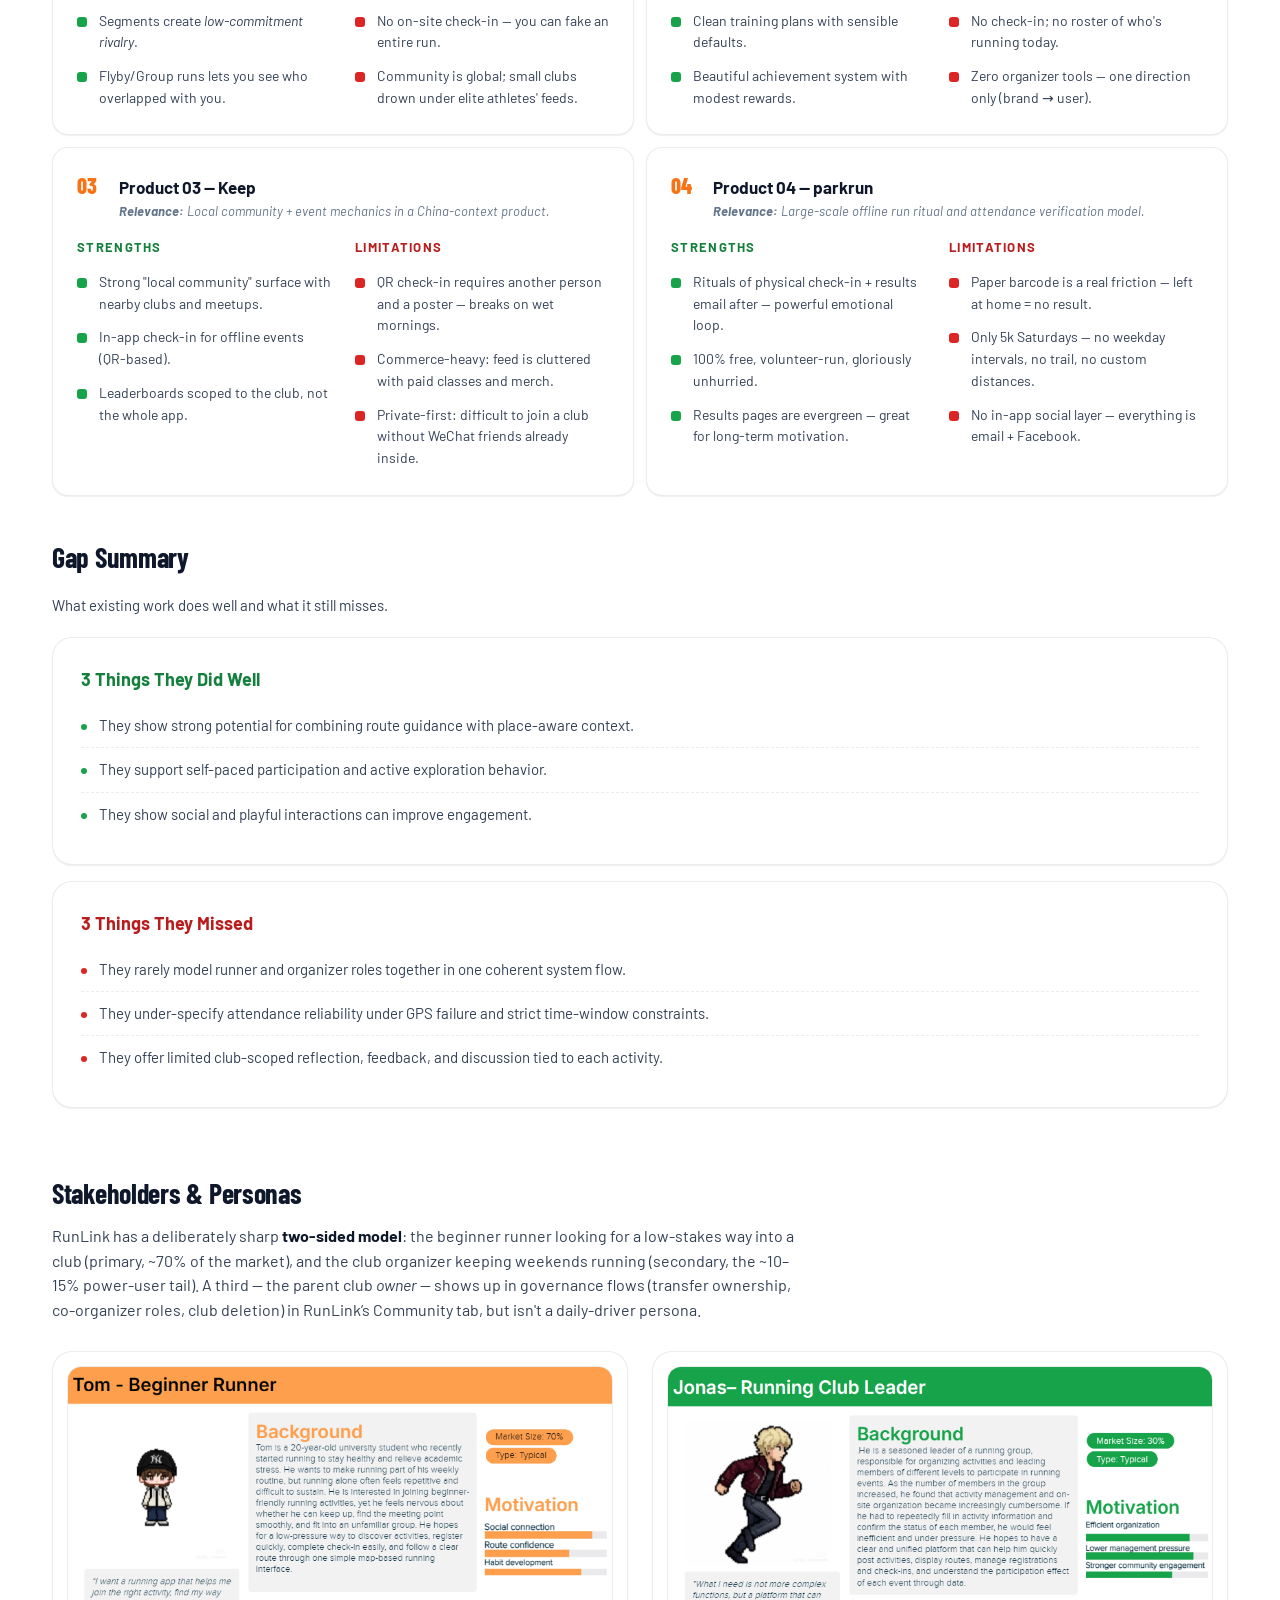
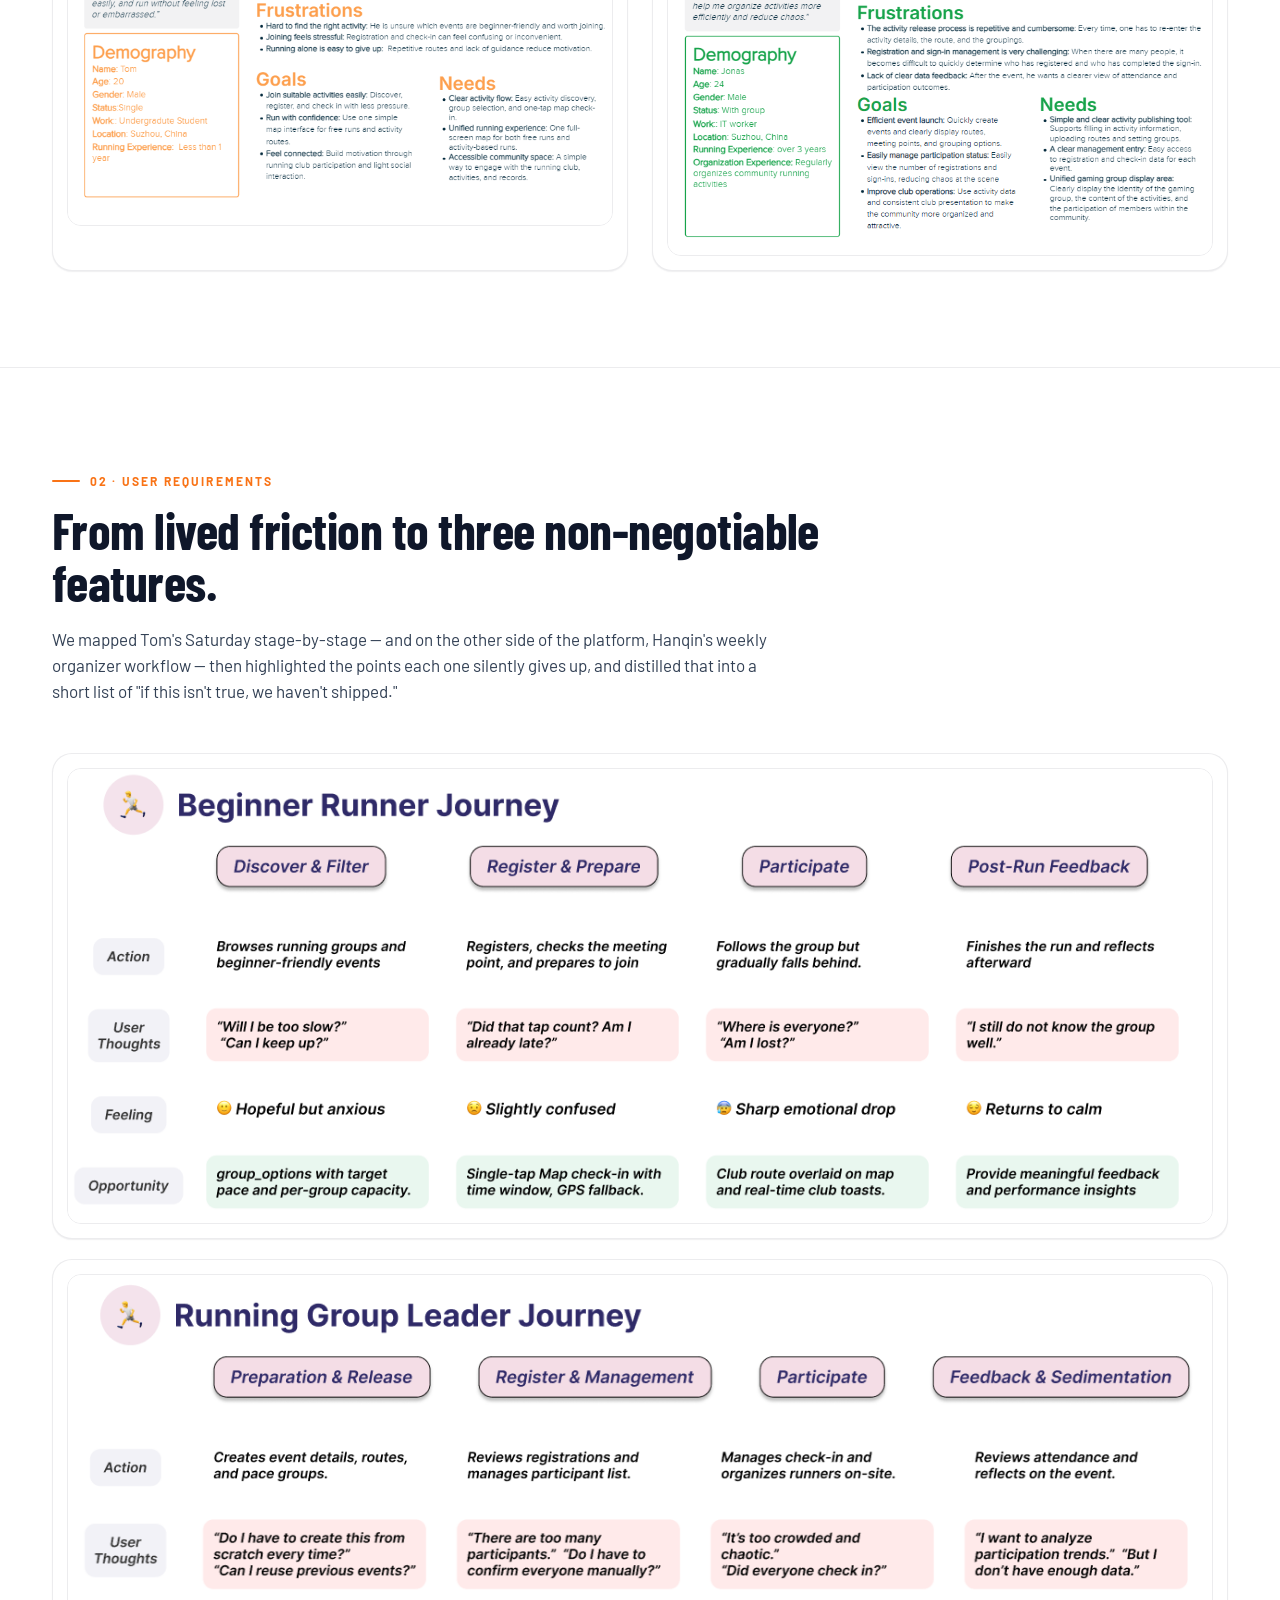
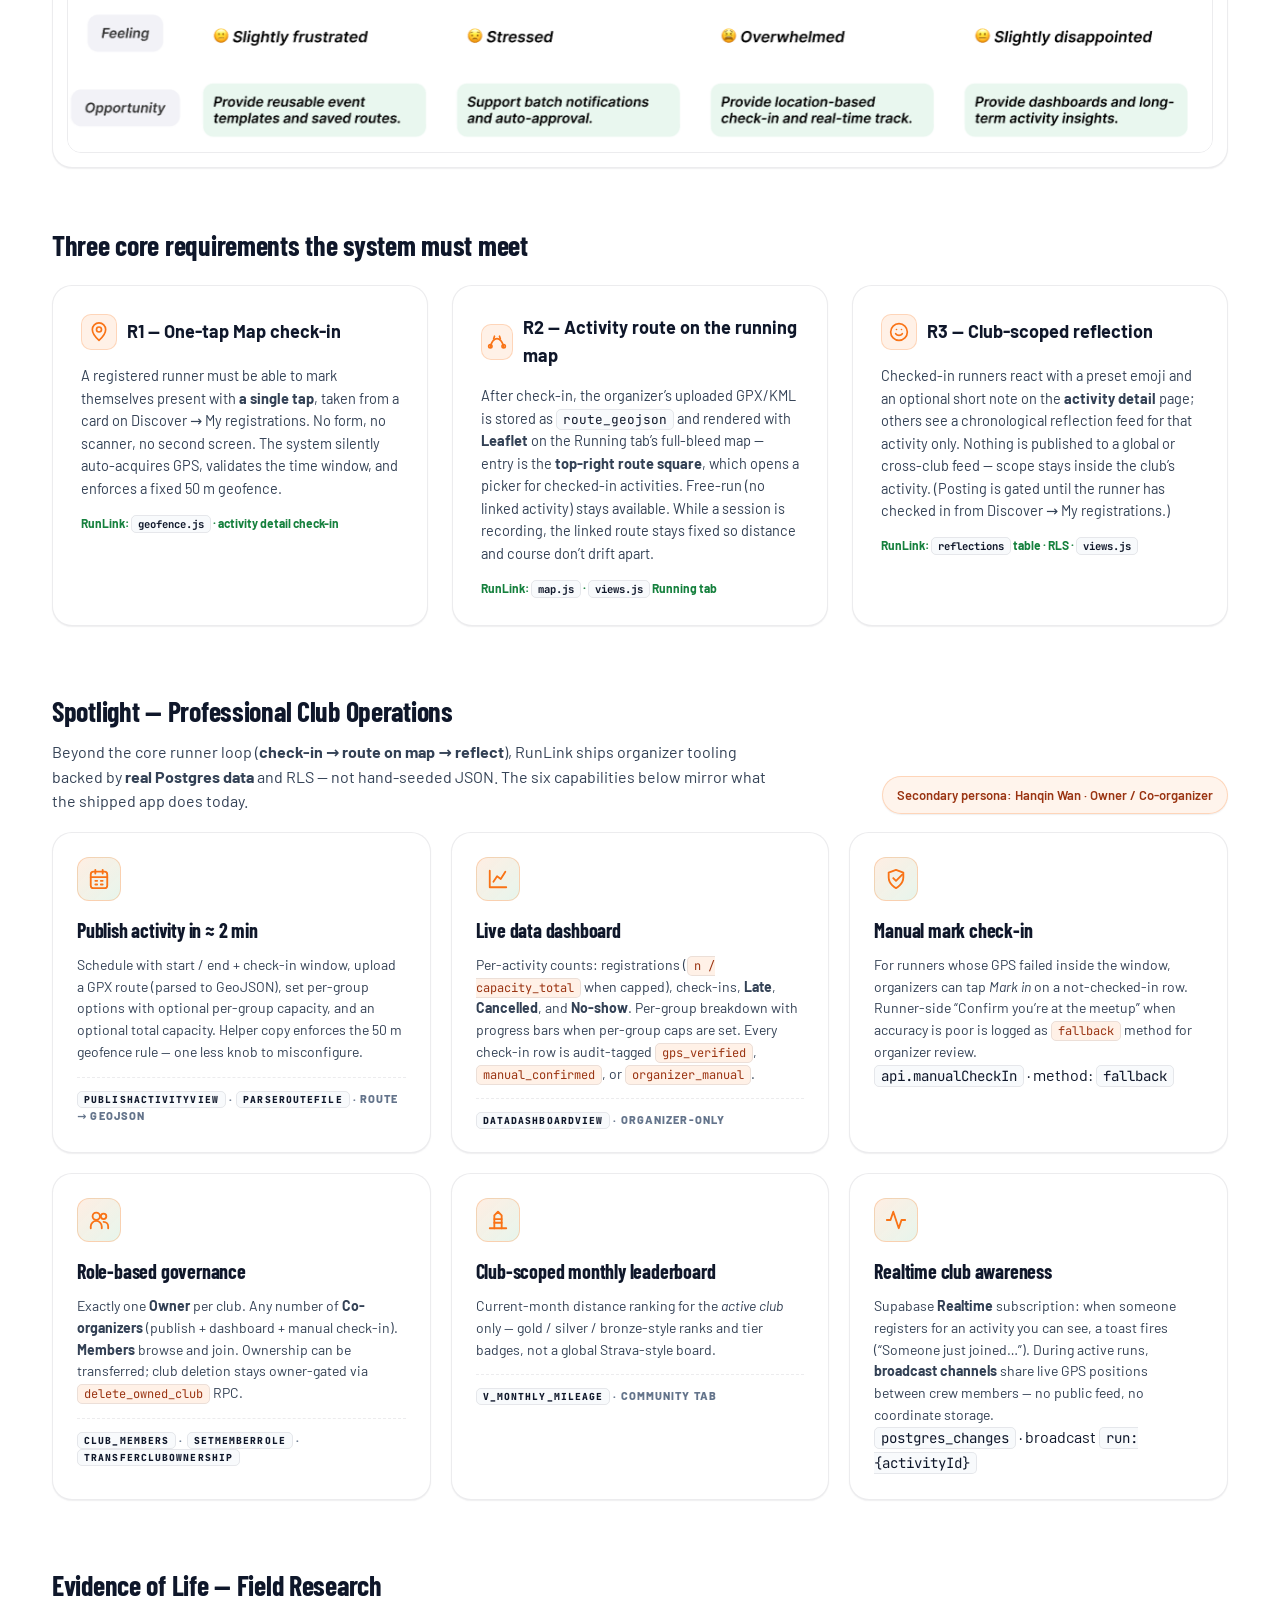
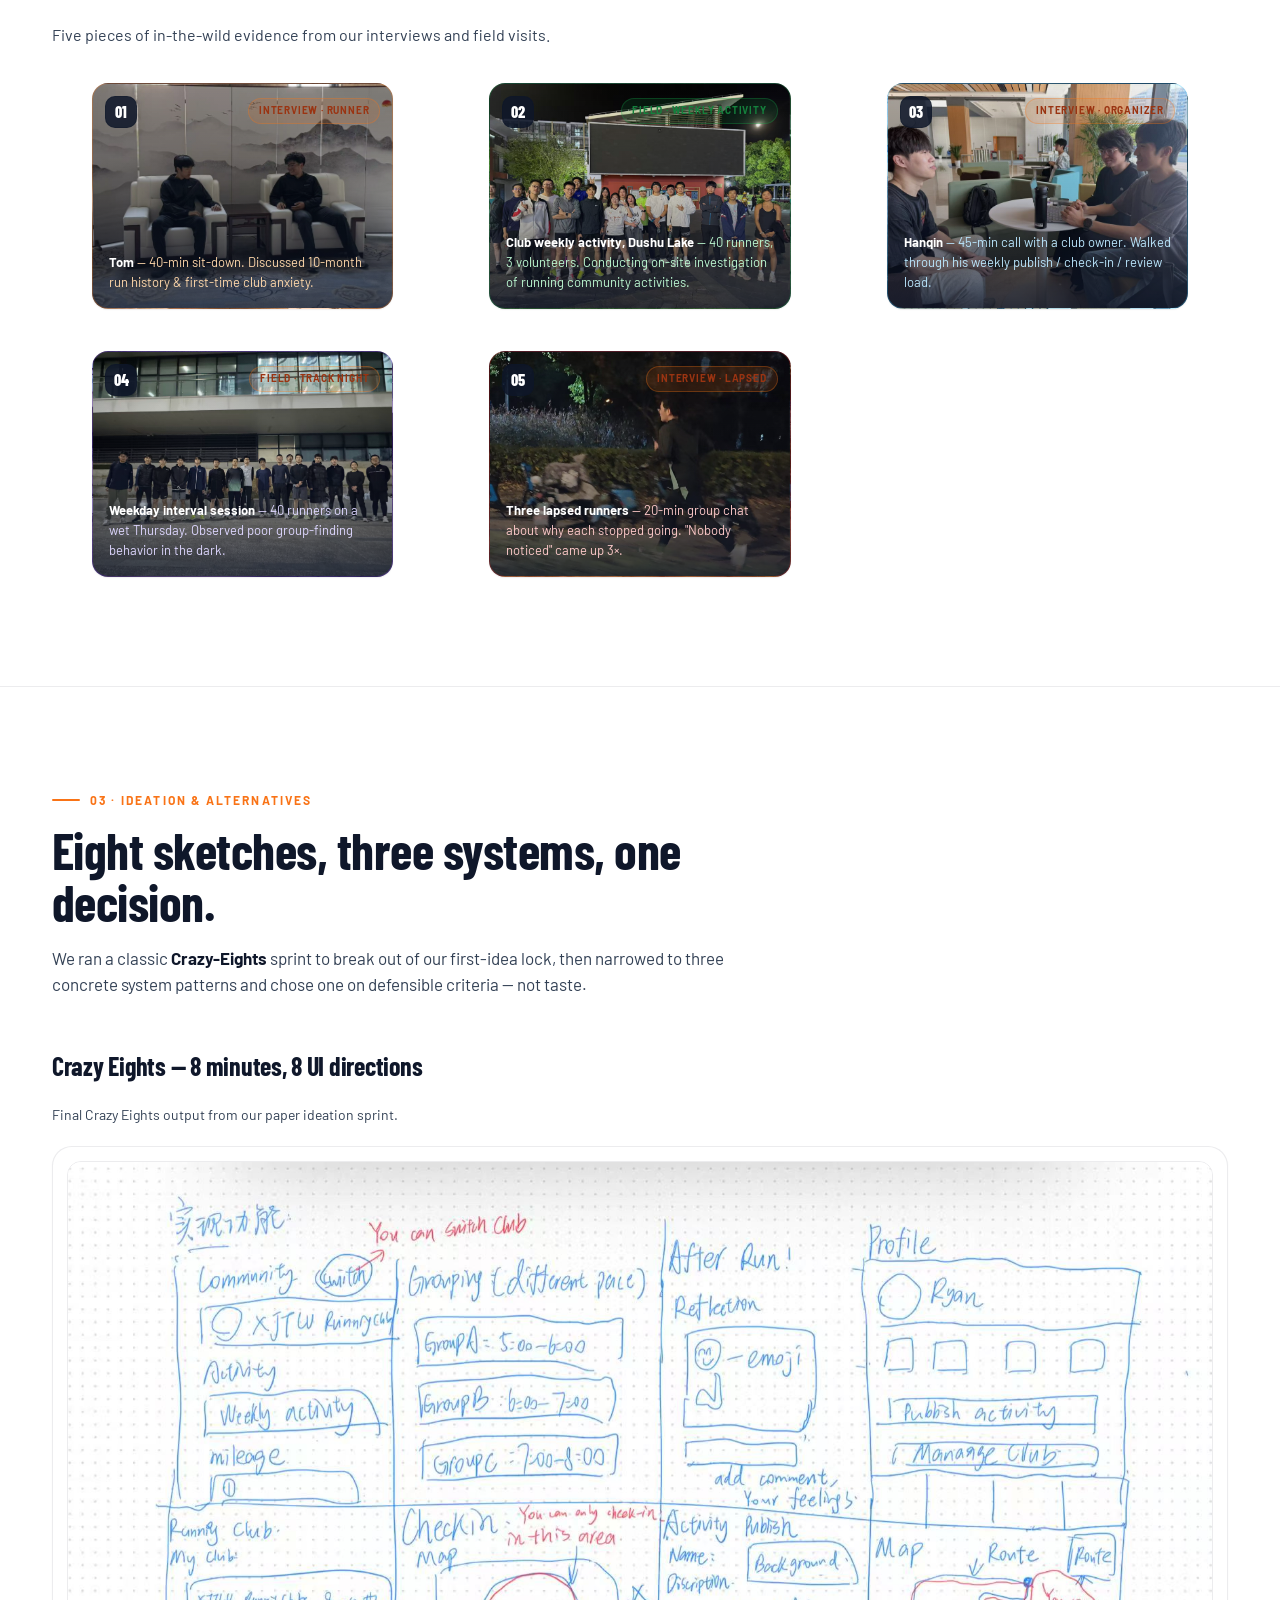
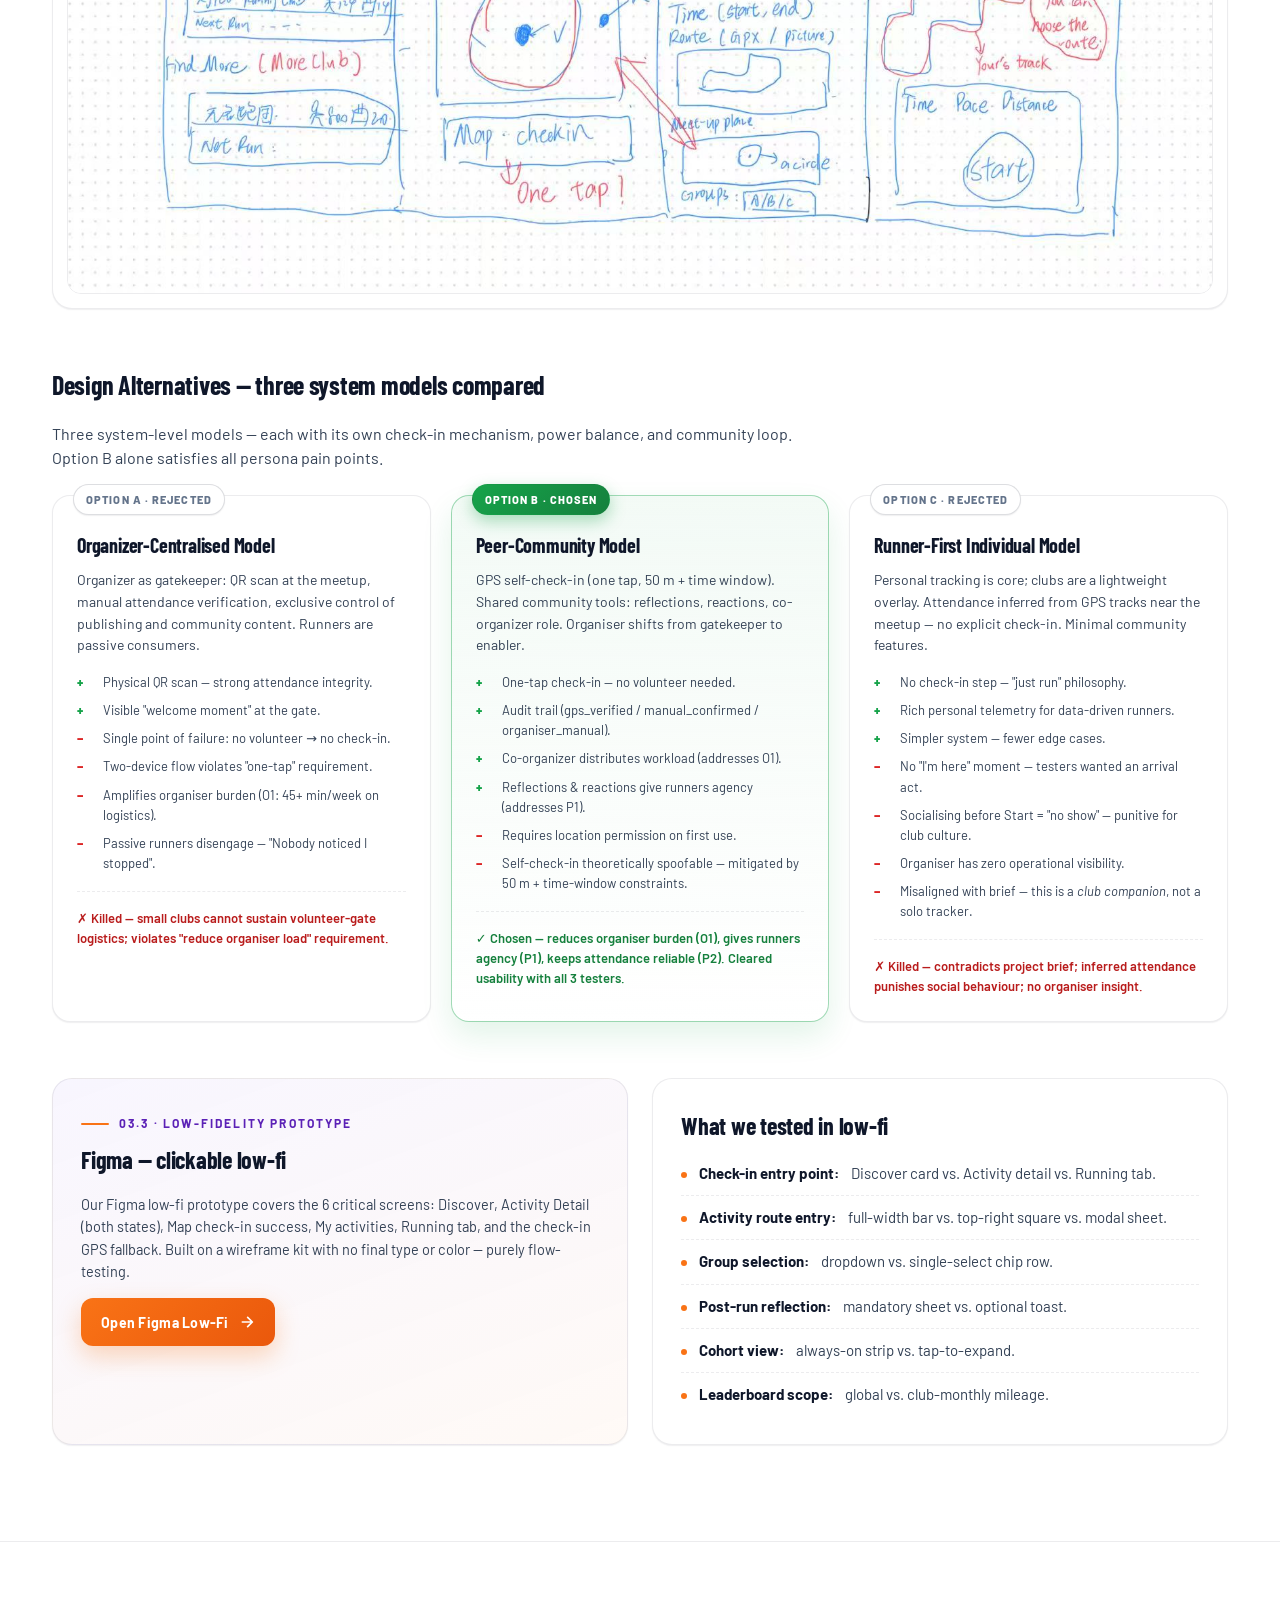
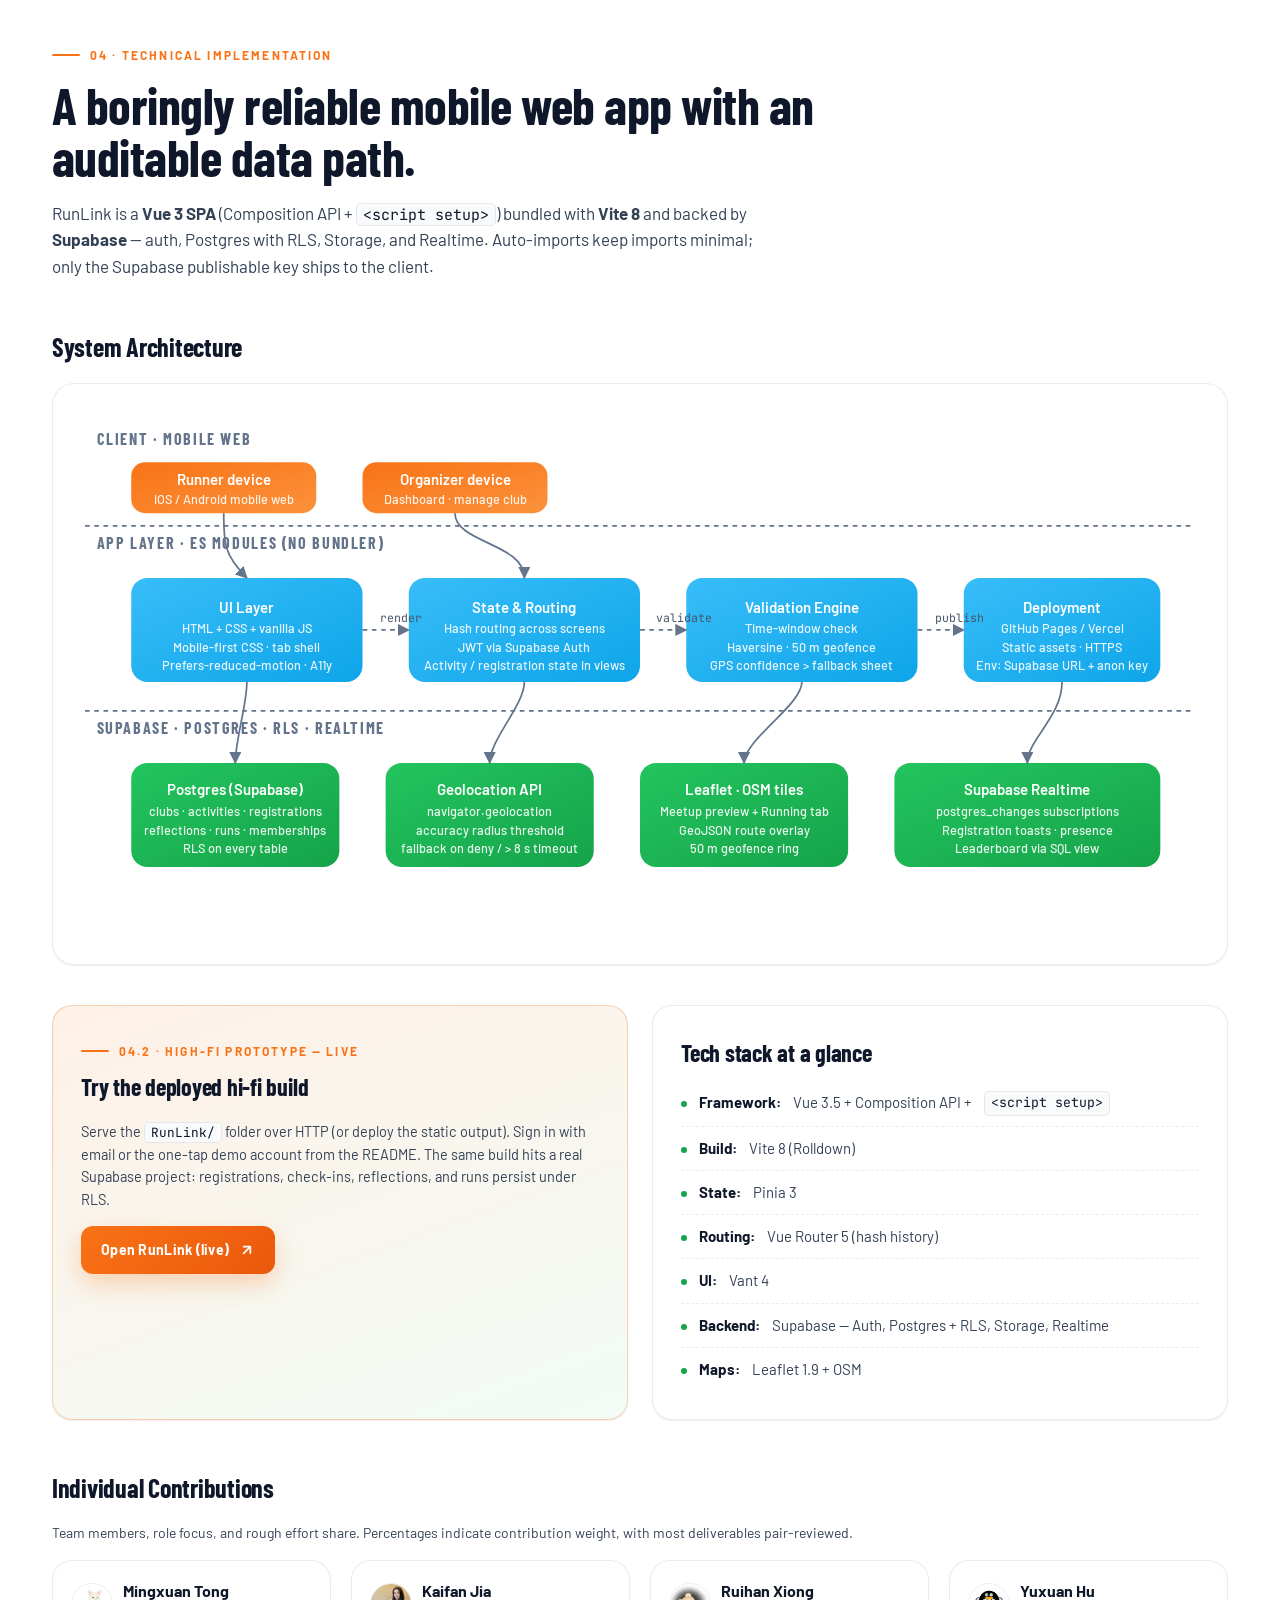
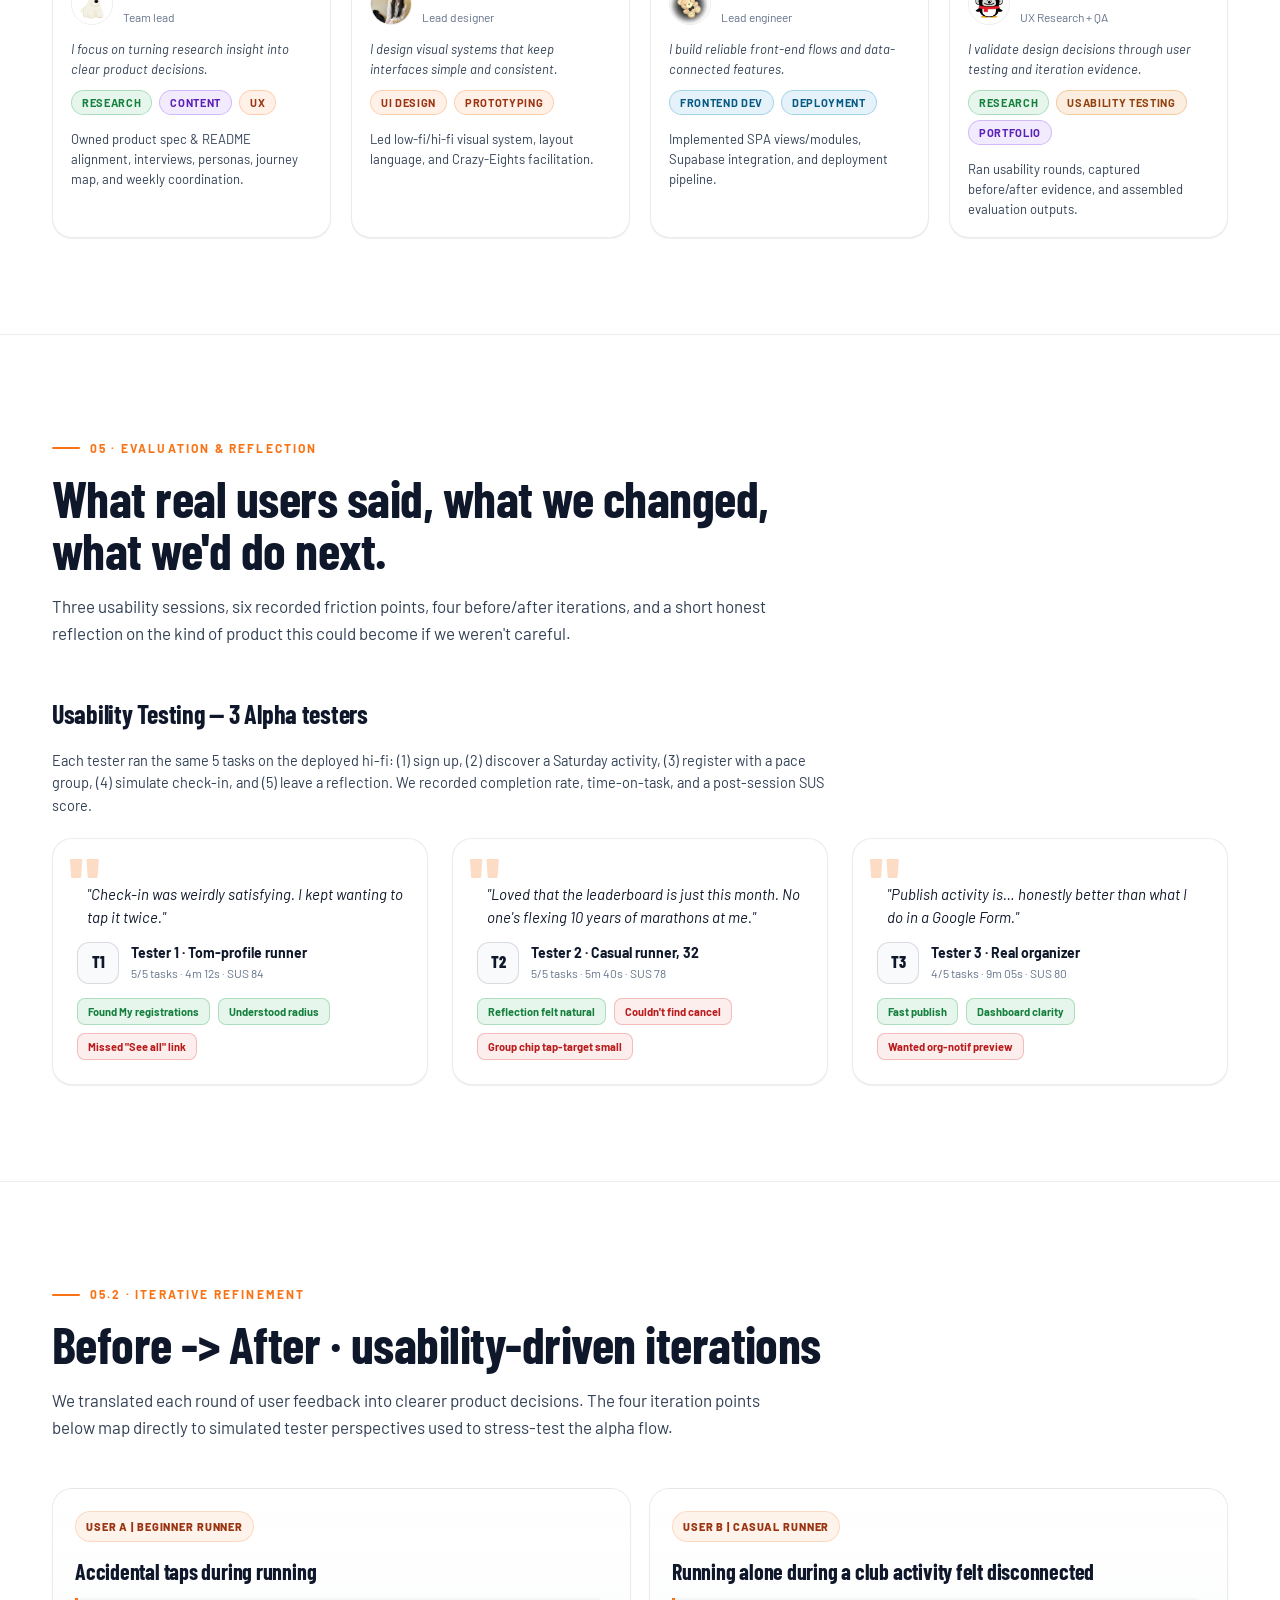
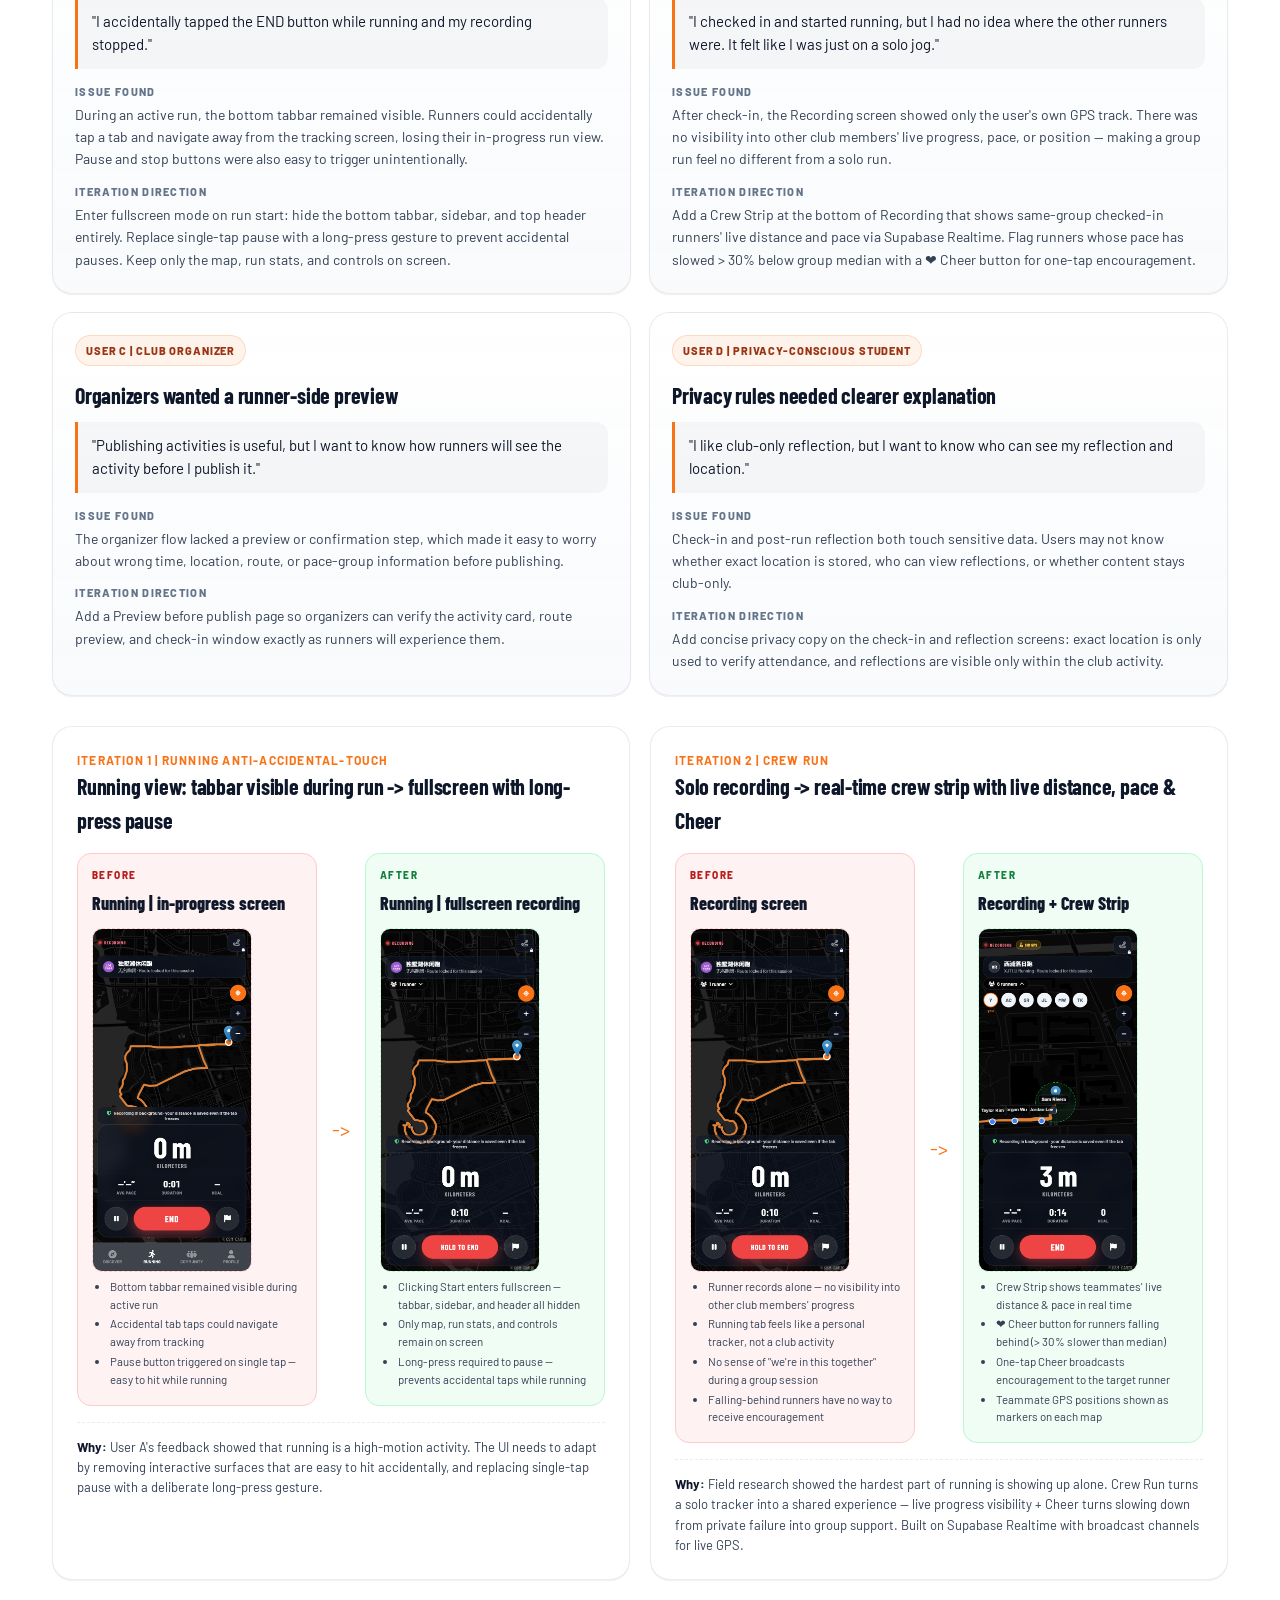
==== commit ecc789ed: "update" ====
--- a/index.html
+++ b/index.html
@@ -792,7 +792,7 @@
         <h3 style="margin-bottom:12px;">Research Plan</h3>
         <ul class="clean">
           <li><b style="color:var(--ink)">7 user interviews</b> with active runners (3) and lapsed runners (4), 30–45 min each.</li>
-          <li><b style="color:var(--ink)">2 field visits</b> to a Saturday park-run meetup + a weekday track session.</li>
+          <li><b style="color:var(--ink)">2 field visits</b> to XJTLU Running Club weekly activity + a weekday track session.</li>
           <li><b style="color:var(--ink)">5 peer-reviewed papers</b> covering behavior change, social exercise, and mobile HCI.</li>
           <li><b style="color:var(--ink)">4 commercial teardowns</b> (Strava, Nike Run Club, Keep, JoinClubs).</li>
           <li><b style="color:var(--ink)">3 usability rounds</b> on Figma low-fi, early RunLink build, and the deployed Supabase-backed app.</li>
@@ -1200,8 +1200,8 @@
             Spotlight — Professional Club Operations
           </h3>
           <p style="color:var(--ink-2);max-width:720px;margin:0;">
-            Beyond the core runner loop (<b>check-in → route on map → reflect</b>), RunLink ships organizer tooling and club features backed by
-            <b>real Supabase data</b> (Postgres + RLS + Realtime). The eight capabilities below mirror what the shipped app does
+            Beyond the core runner loop (<b>check-in → route on map → reflect</b>), RunLink ships organizer tooling backed by
+            <b>real Postgres data</b> and RLS — not hand-seeded JSON. The six capabilities below mirror what the shipped app does
             today.
           </p>
         </div>
@@ -1214,8 +1214,8 @@
             <svg width="22" height="22" viewBox="0 0 24 24" fill="none" stroke="currentColor" stroke-width="2" stroke-linecap="round" stroke-linejoin="round"><rect x="3" y="4" width="18" height="18" rx="3"/><path d="M16 2v4M8 2v4M3 10h18M8 14h2M14 14h2M8 18h2M14 18h2"/></svg>
           </div>
           <h4>Publish activity in ≈ 2 min</h4>
-          <p>Schedule with start / end + check-in window, upload a GPX/KML route, set per-group pace options with optional per-group capacity, and an optional total capacity. Helper copy enforces the 50 m geofence rule — one less knob to misconfigure.</p>
-          <div class="ops-meta"><code>views.js</code> publish · <code>api.js</code> · route → GeoJSON</div>
+          <p>Schedule with start / end + check-in window, upload a GPX route (parsed to GeoJSON), set per-group options with optional per-group capacity, and an optional total capacity. Helper copy enforces the 50 m geofence rule — one less knob to misconfigure.</p>
+          <div class="ops-meta"><code>PublishActivityView</code> · <code>parseRouteFile</code> · route → GeoJSON</div>
         </article>
 
         <article class="ops-card">
@@ -1223,8 +1223,8 @@
             <svg width="22" height="22" viewBox="0 0 24 24" fill="none" stroke="currentColor" stroke-width="2" stroke-linecap="round" stroke-linejoin="round"><path d="M3 3v18h18"/><path d="M7 15l4-6 4 3 5-8"/></svg>
           </div>
           <h4>Live data dashboard</h4>
-          <p>Per-activity counts: registrations (<code>n / capacity_total</code> when capped), check-ins, <b>Late</b>, and <b>Cancelled</b>. Per-group breakdown when per-group caps are set. Every check-in row is audit-tagged <code>gps_verified</code>, <code>manual_confirmed</code>, or <code>organizer_manual</code>.</p>
-          <div class="ops-meta"><code>views.js</code> dashboard · organizer-only</div>
+          <p>Per-activity counts: registrations (<code>n / capacity_total</code> when capped), check-ins, <b>Late</b>, <b>Cancelled</b>, and <b>No-show</b>. Per-group breakdown with progress bars when per-group caps are set. Every check-in row is audit-tagged <code>gps_verified</code>, <code>manual_confirmed</code>, or <code>organizer_manual</code>.</p>
+          <div class="ops-meta"><code>DataDashboardView</code> · organizer-only</div>
         </article>
 
         <article class="ops-card">
@@ -1232,8 +1232,8 @@
             <svg width="22" height="22" viewBox="0 0 24 24" fill="none" stroke="currentColor" stroke-width="2" stroke-linecap="round" stroke-linejoin="round"><path d="M9 11l3 3 7-7"/><path d="M12 22s8-4 8-12V5l-8-3-8 3v5c0 8 8 12 8 12z"/></svg>
           </div>
           <h4>Manual mark check-in</h4>
-          <p>For runners whose GPS failed inside the window, organizers can tap <i>Mark in</i> on a not-checked-in row. Runner-side “Confirm you’re at the meetup” when accuracy is poor is logged for organizer review.</p>
-          <div class="ops-meta"><code>api.manualCheckIn</code> · check-in methods</div>
+          <p>For runners whose GPS failed inside the window, organizers can tap <i>Mark in</i> on a not-checked-in row. Runner-side “Confirm you’re at the meetup” when accuracy is poor is logged as <code>fallback</code> method for organizer review.</p>
+          <div class=”ops-meta”><code>api.manualCheckIn</code> · method: <code>fallback</code></div>
         </article>
 
         <article class="ops-card">
@@ -1241,8 +1241,8 @@
             <svg width="22" height="22" viewBox="0 0 24 24" fill="none" stroke="currentColor" stroke-width="2" stroke-linecap="round" stroke-linejoin="round"><circle cx="9" cy="8" r="4"/><path d="M17 11a3 3 0 100-6 3 3 0 000 6z"/><path d="M3 21v-2a6 6 0 016-6 6 6 0 016 6v2M17 14a5 5 0 015 5v2"/></svg>
           </div>
           <h4>Role-based governance</h4>
-          <p>Exactly one <b>Owner</b> per club. Any number of <b>Co-organizers</b> (publish + dashboard + manual check-in + album). <b>Members</b> browse and join. Ownership can be transferred; destructive actions stay owner-gated.</p>
-          <div class="ops-meta"><code>club_memberships</code> · roles in <code>api.js</code></div>
+          <p>Exactly one <b>Owner</b> per club. Any number of <b>Co-organizers</b> (publish + dashboard + manual check-in). <b>Members</b> browse and join. Ownership can be transferred; club deletion stays owner-gated via <code>delete_owned_club</code> RPC.</p>
+          <div class="ops-meta"><code>club_members</code> · <code>setMemberRole</code> · <code>transferClubOwnership</code></div>
         </article>
 
         <article class="ops-card">
@@ -1259,8 +1259,8 @@
             <svg width="22" height="22" viewBox="0 0 24 24" fill="none" stroke="currentColor" stroke-width="2" stroke-linecap="round" stroke-linejoin="round"><path d="M22 12h-4l-3 9L9 3l-3 9H2"/></svg>
           </div>
           <h4>Realtime club awareness</h4>
-          <p>Supabase <b>Realtime</b> subscription: when someone registers for an activity you can see, a toast fires (“Someone just joined…”). Reinforces club presence without exposing live coordinates or a public feed.</p>
-          <div class="ops-meta"><code>postgres_changes</code> · <code>app.js</code></div>
+          <p>Supabase <b>Realtime</b> subscription: when someone registers for an activity you can see, a toast fires (“Someone just joined…”). During active runs, <b>broadcast channels</b> share live GPS positions between crew members — no public feed, no coordinate storage.</p>
+          <div class=”ops-meta”><code>postgres_changes</code> · broadcast <code>run:{activityId}</code></div>
         </article>
       </div>
     </div>
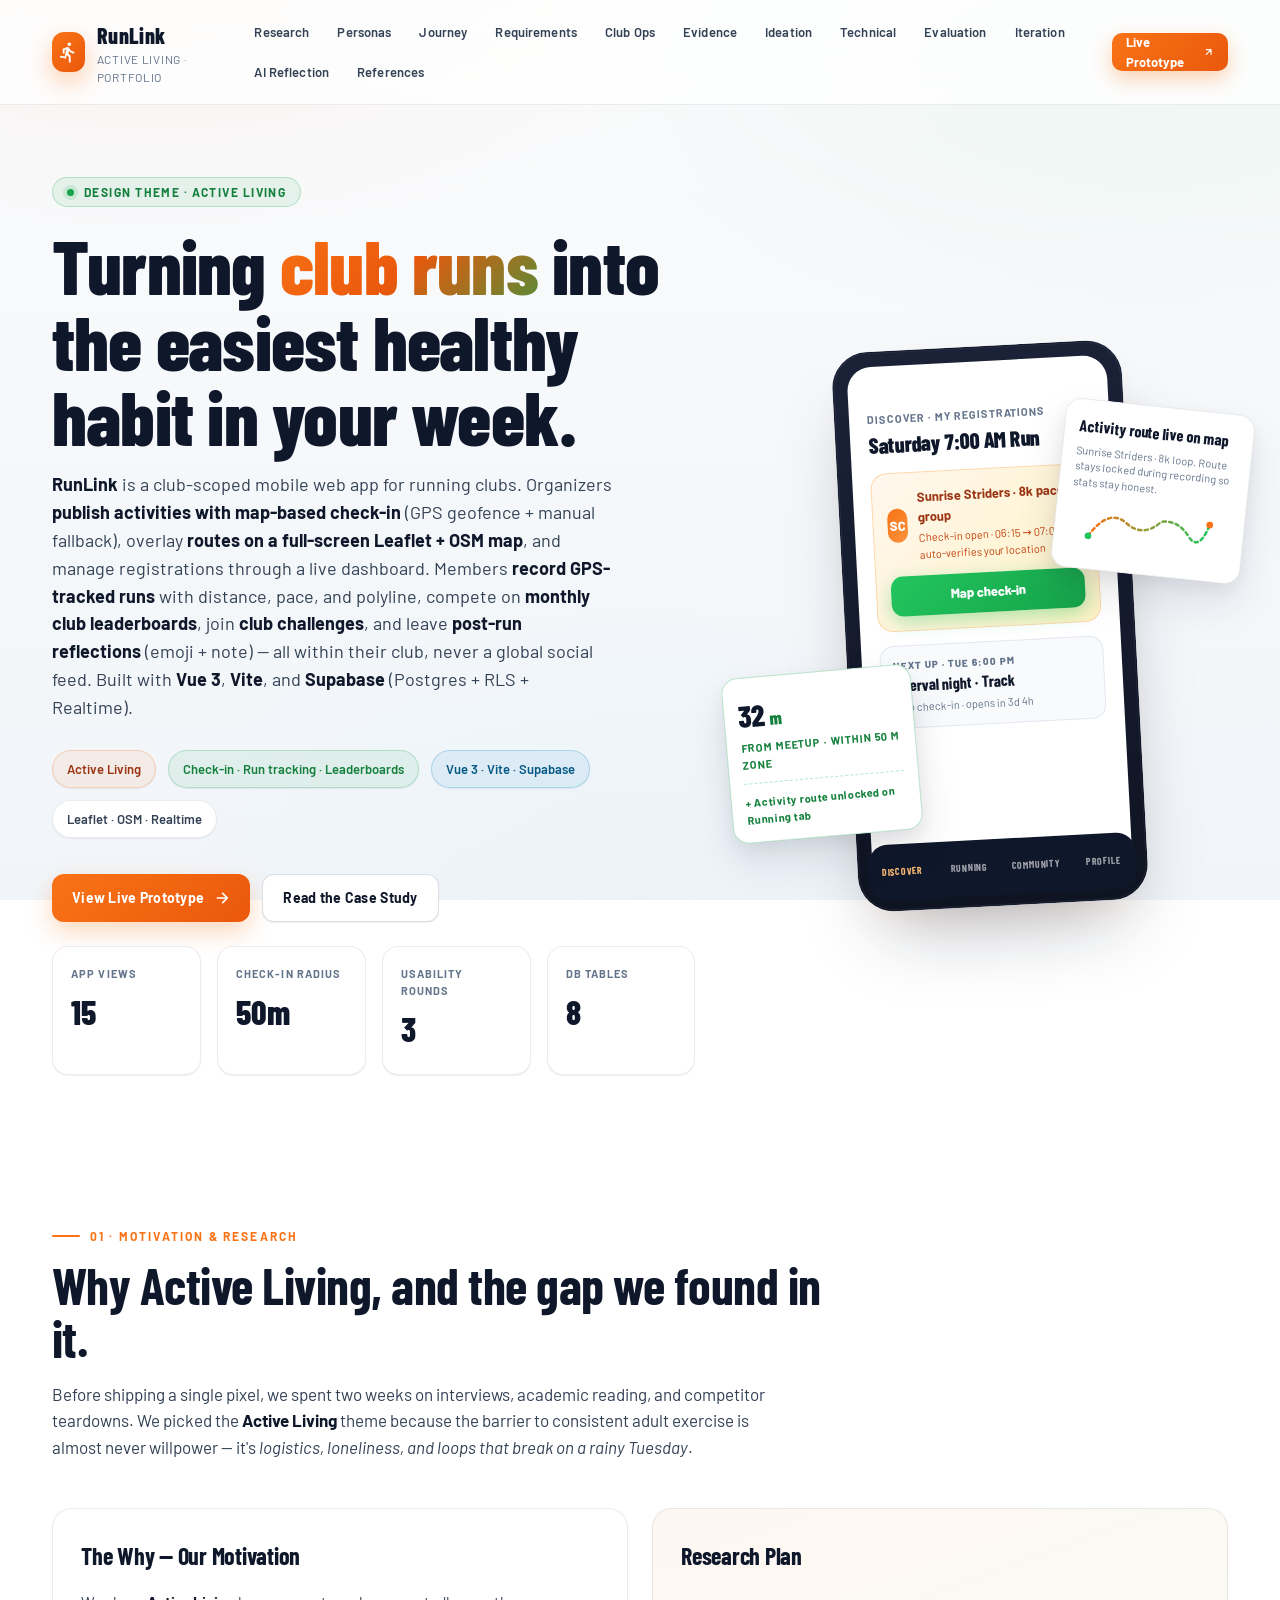
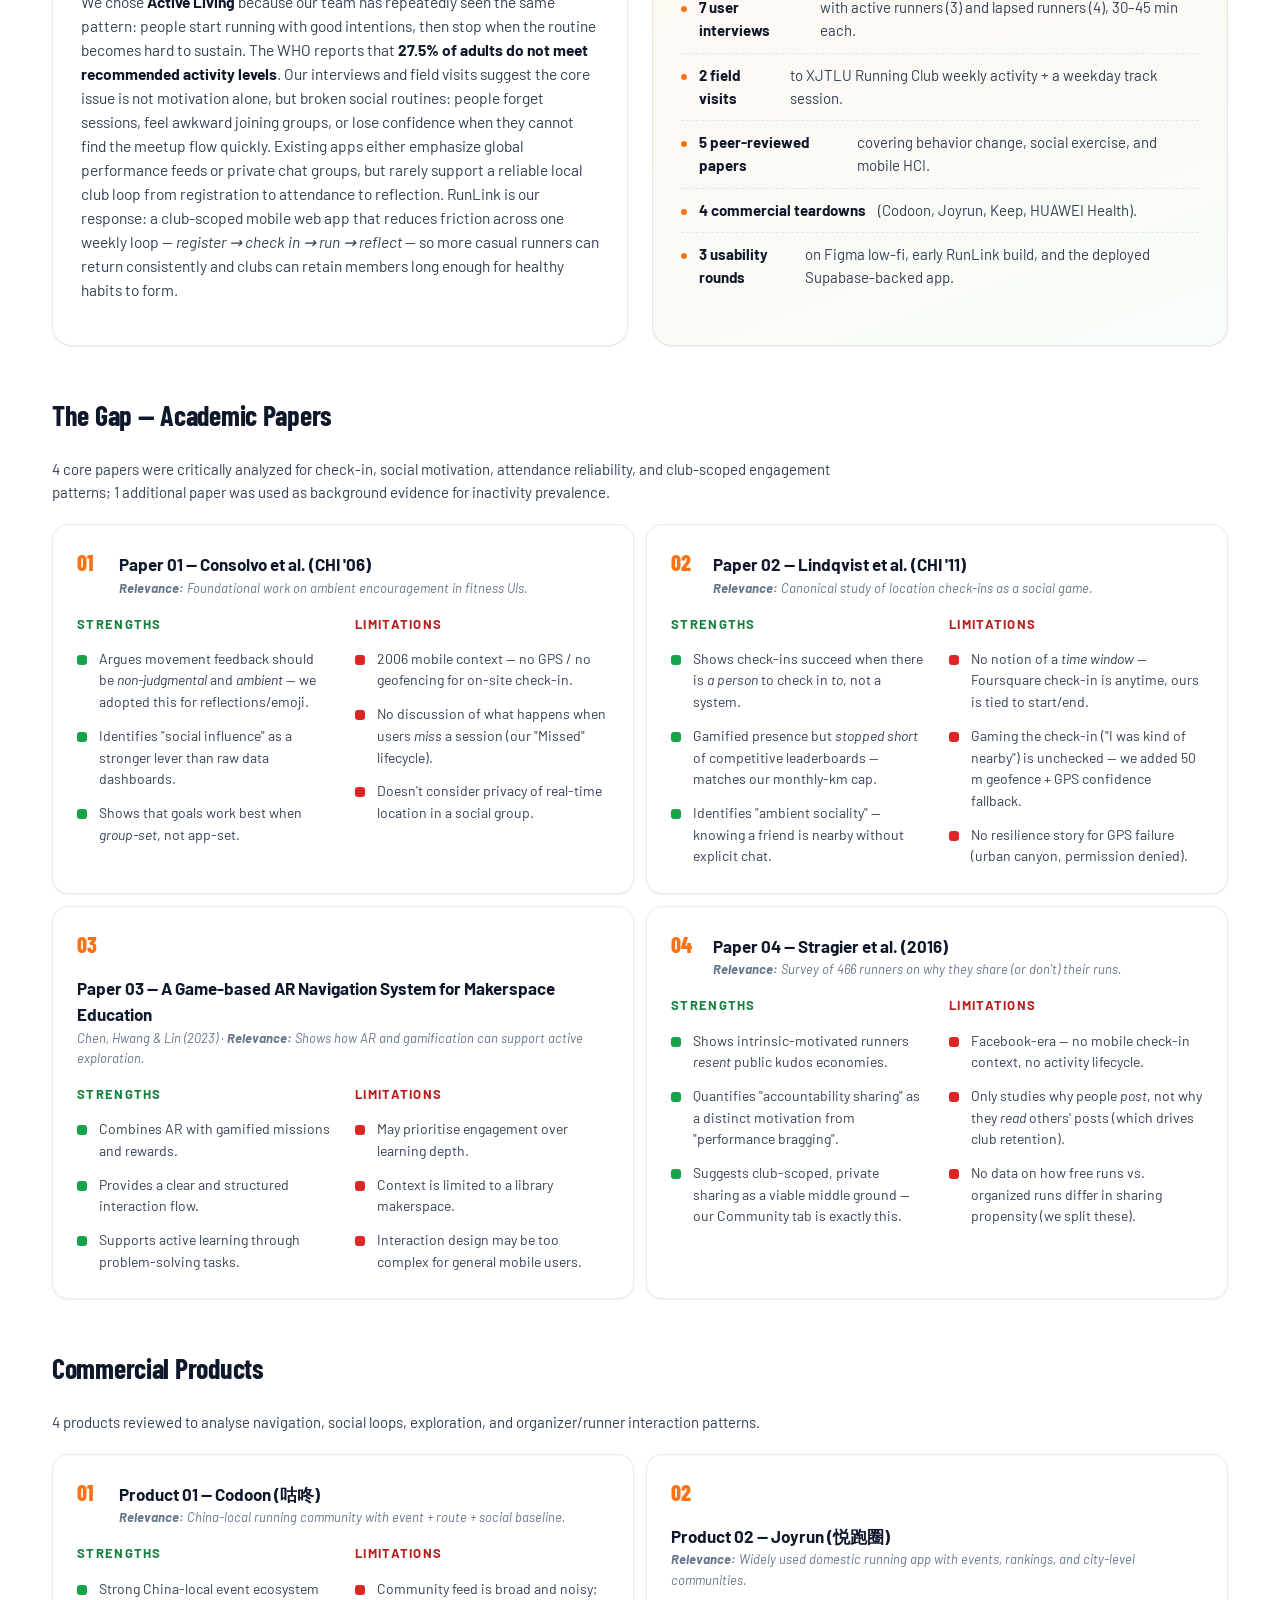
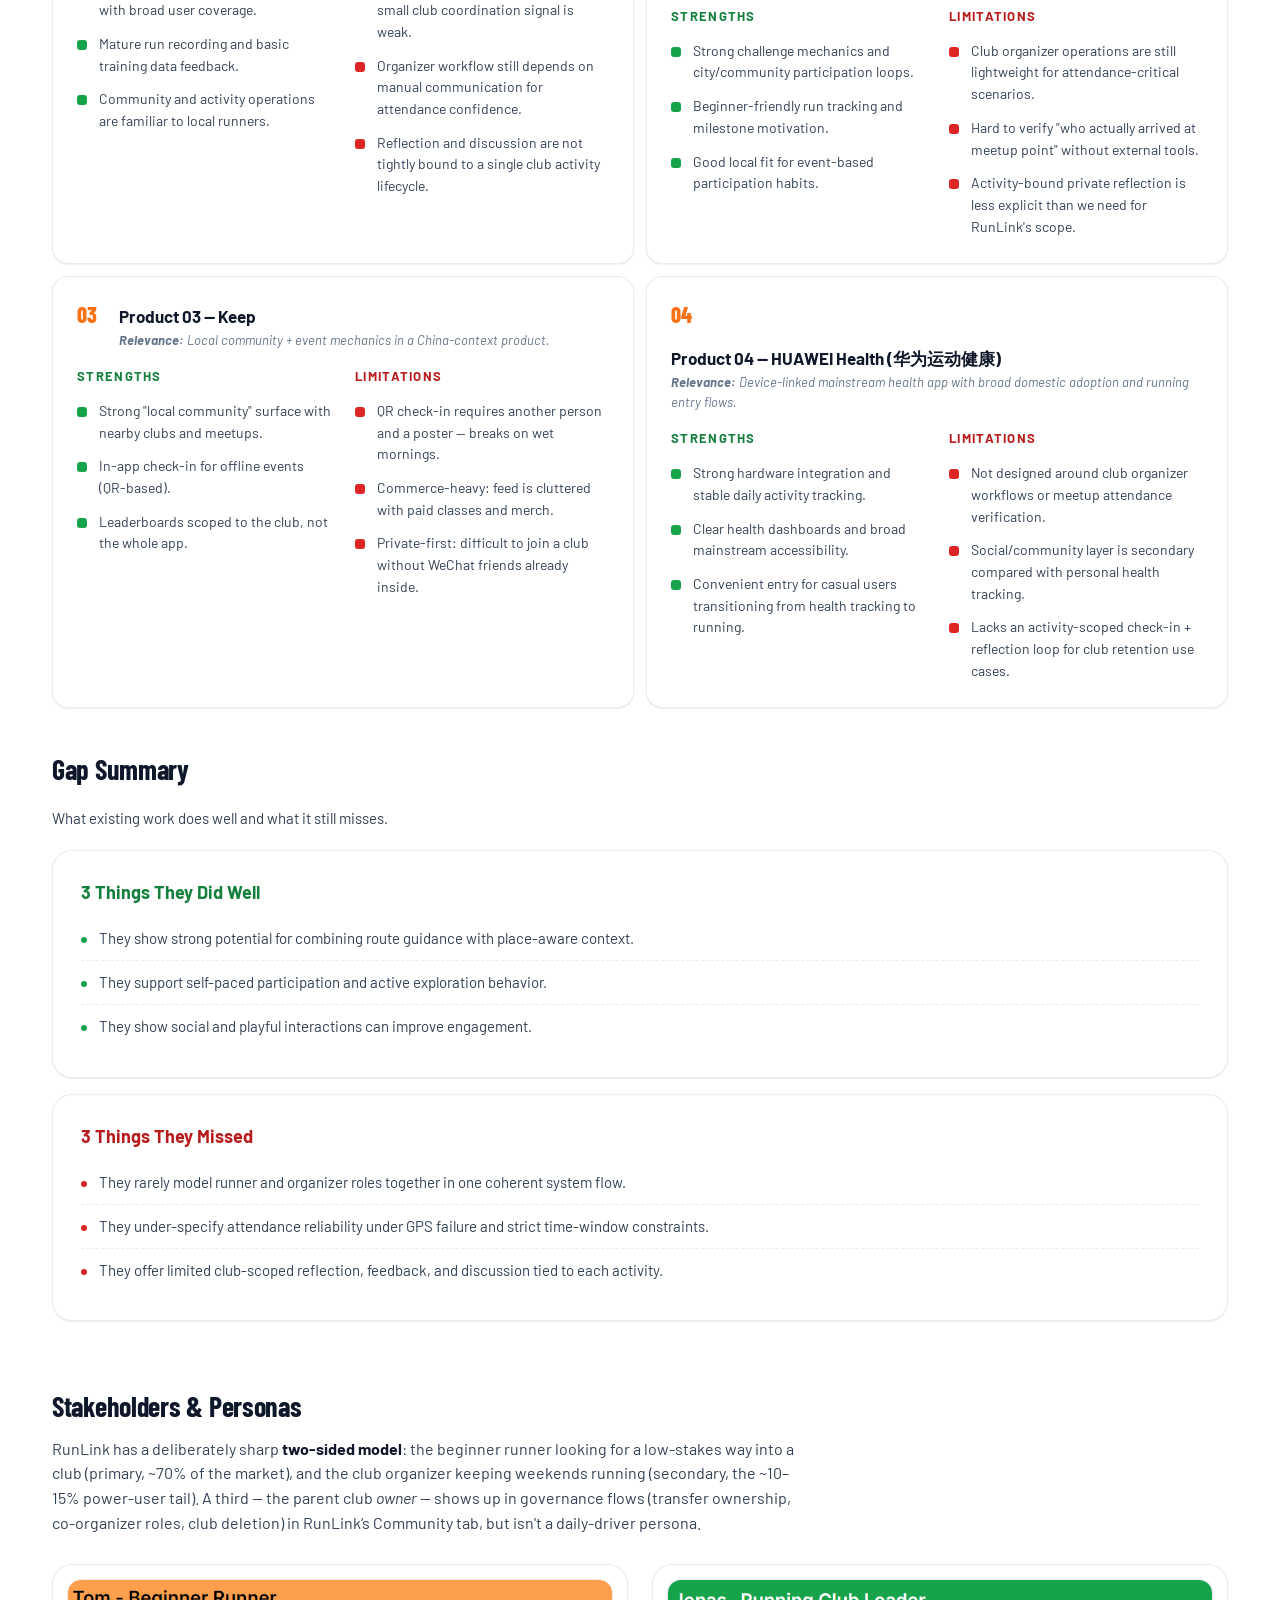
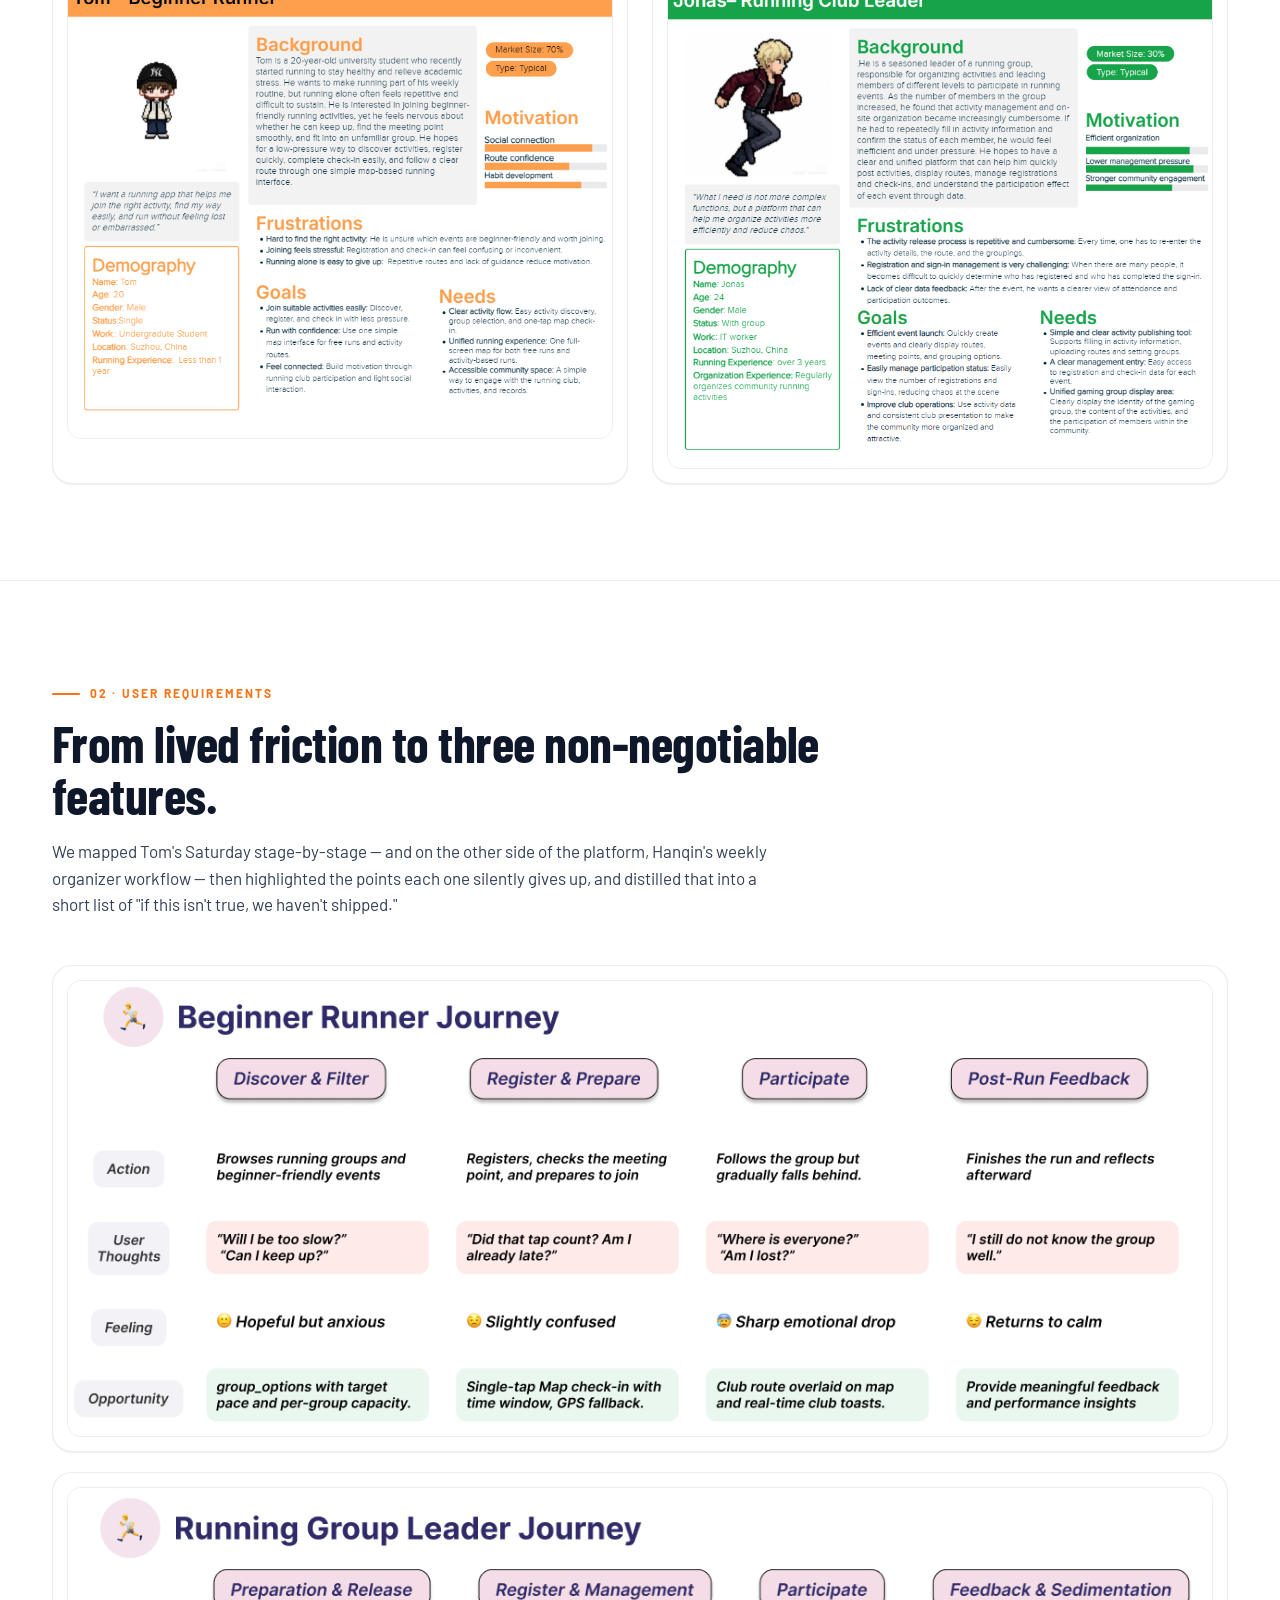
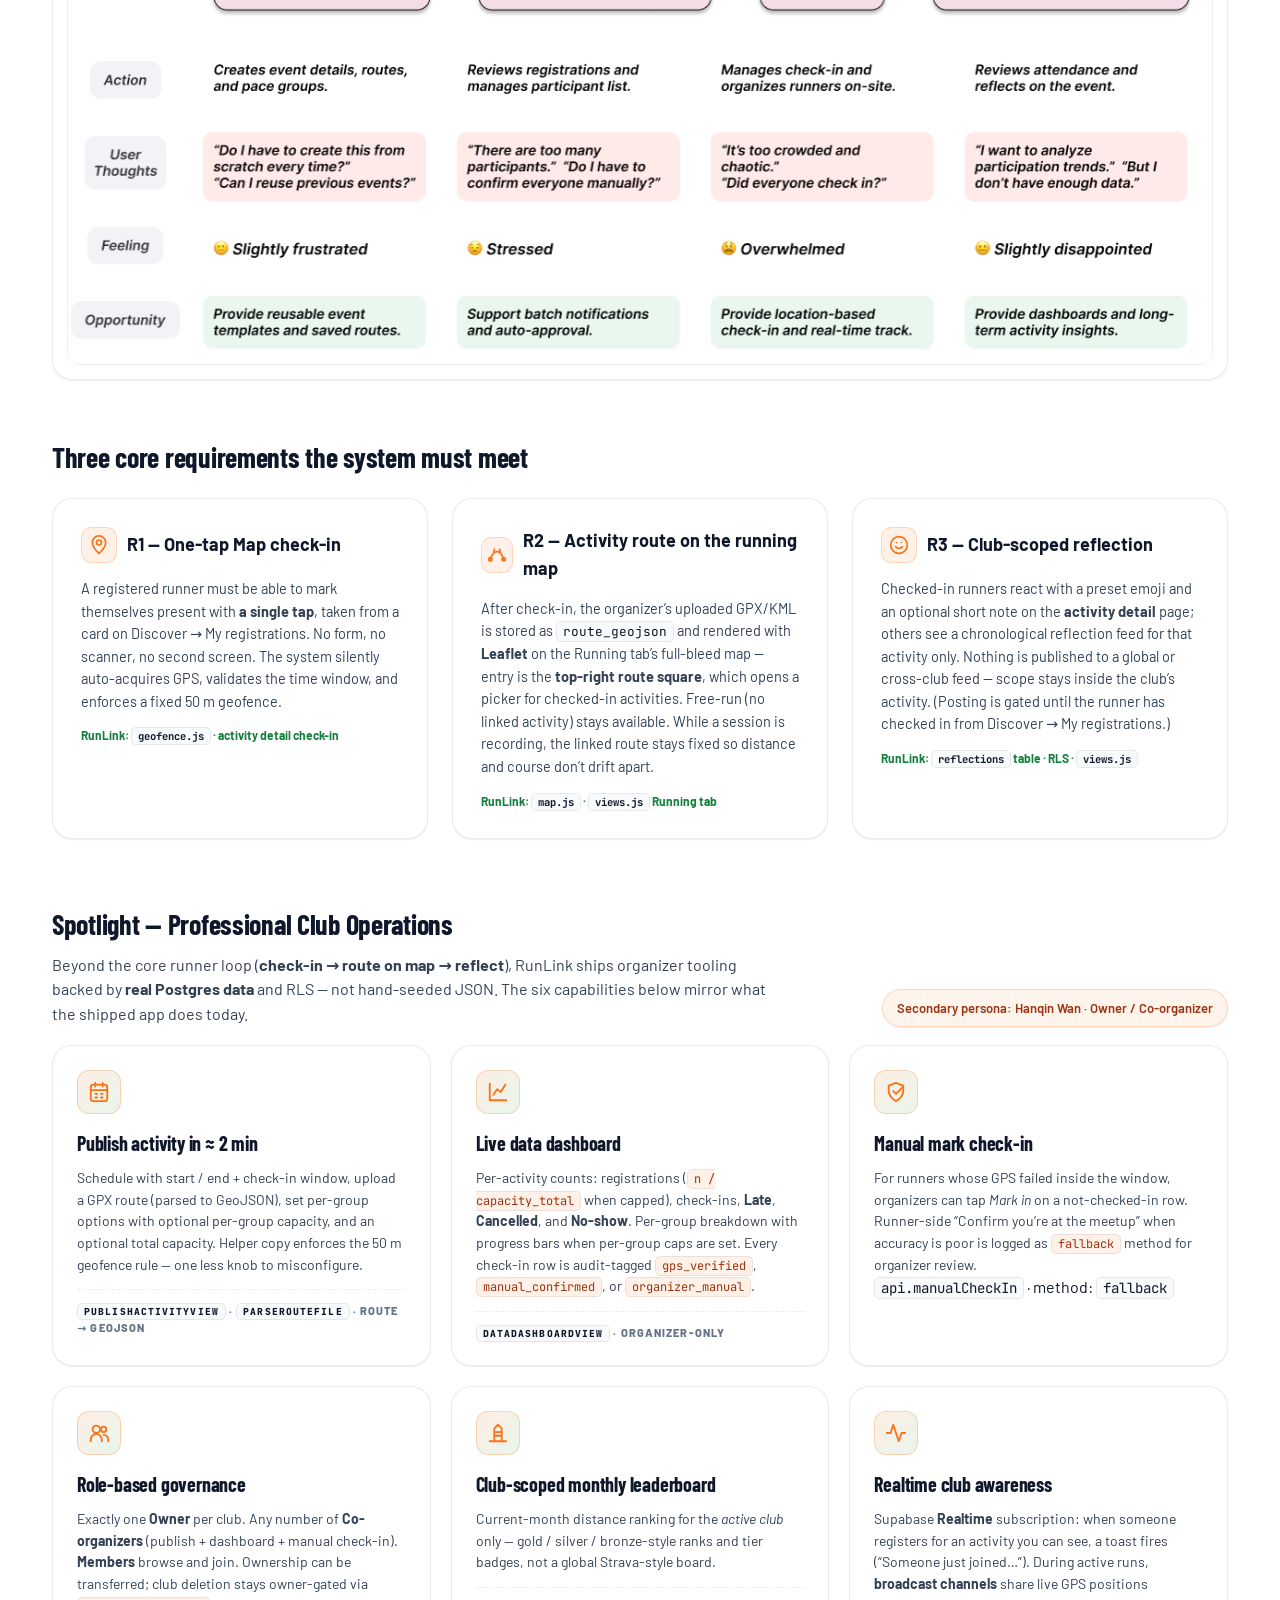
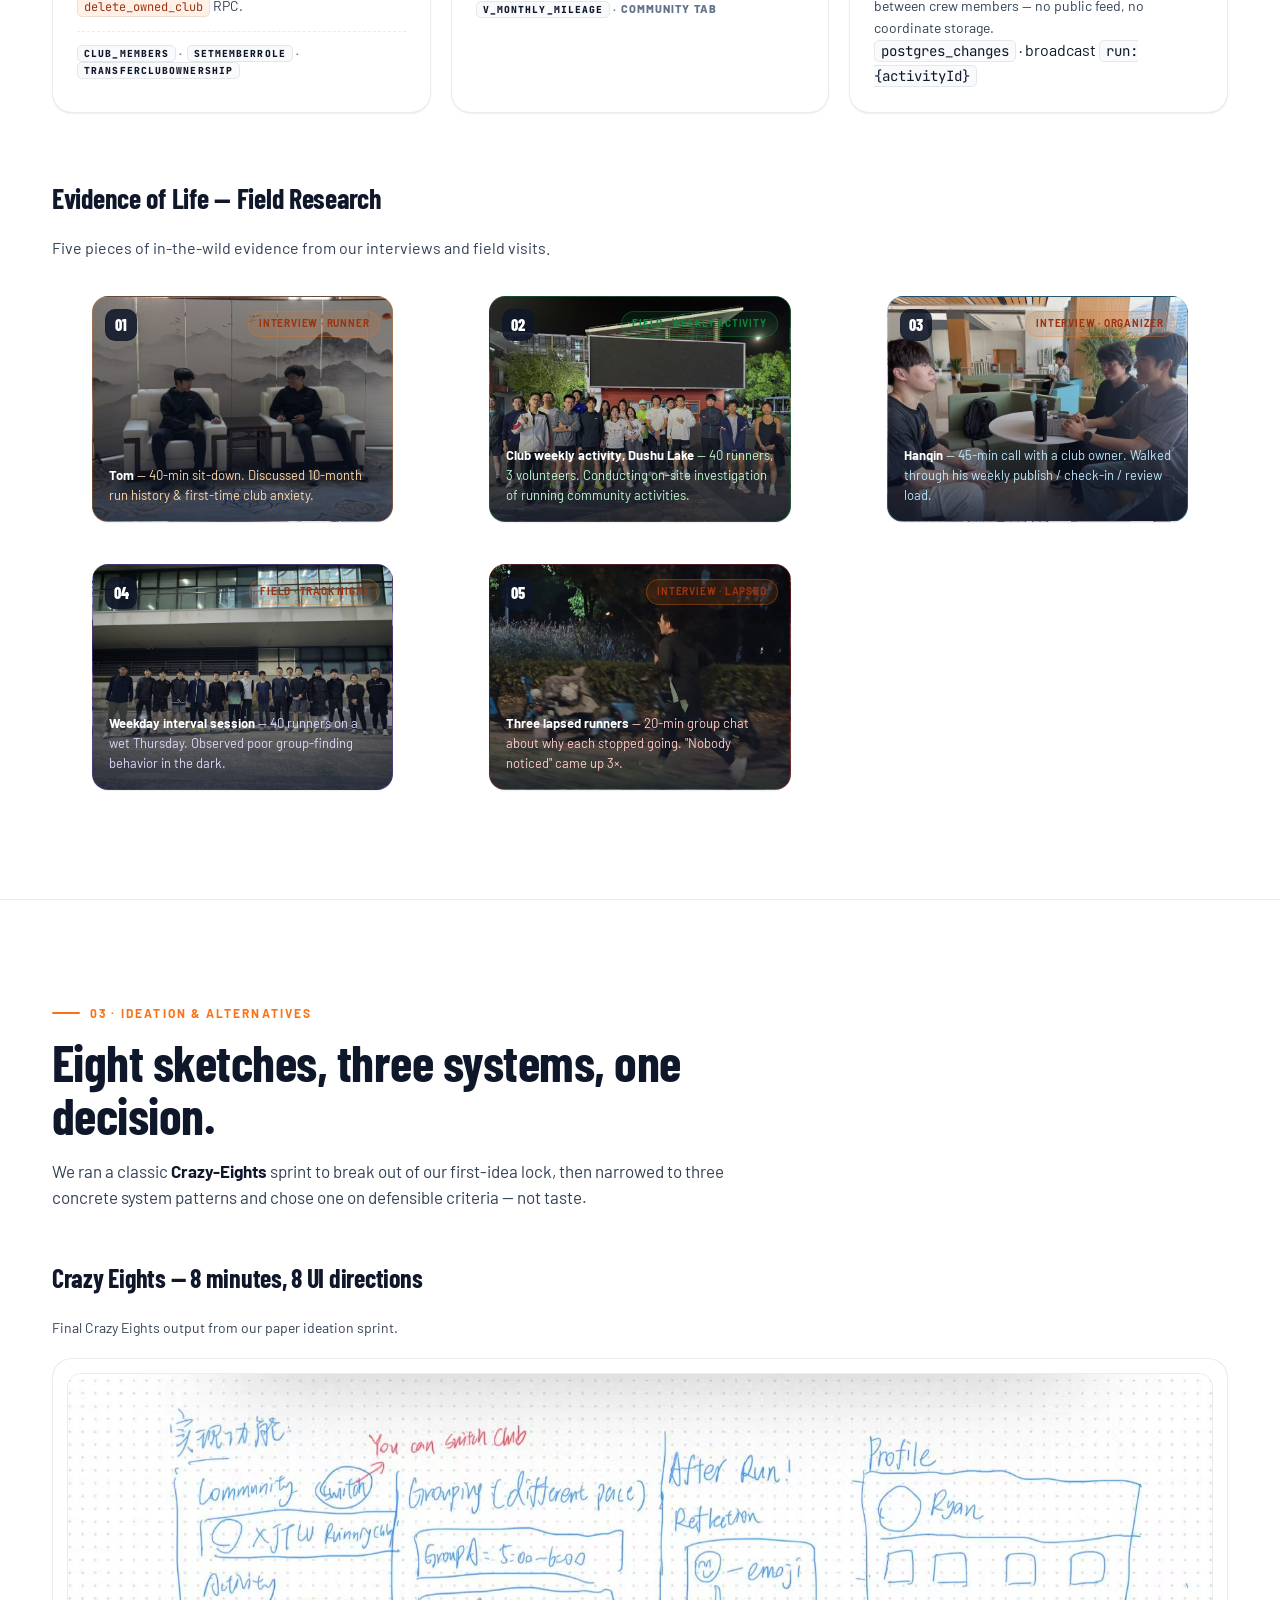
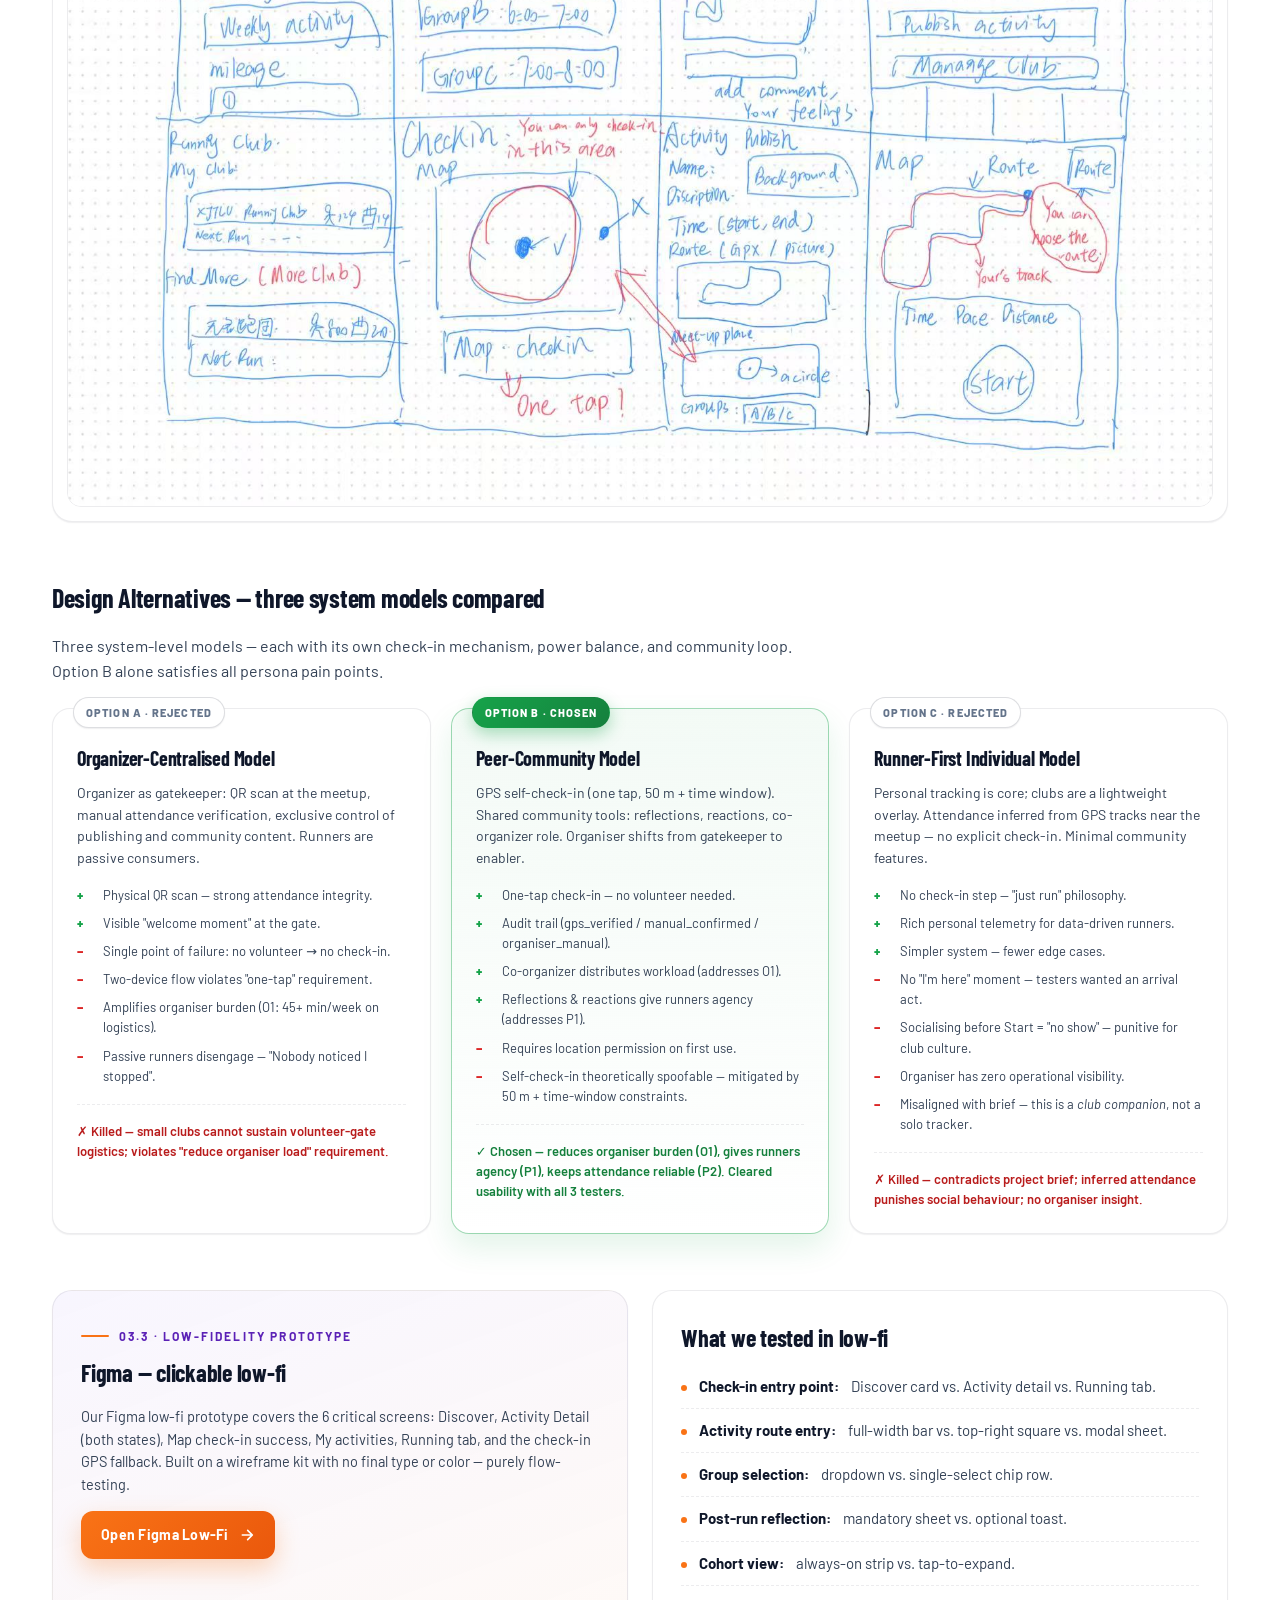
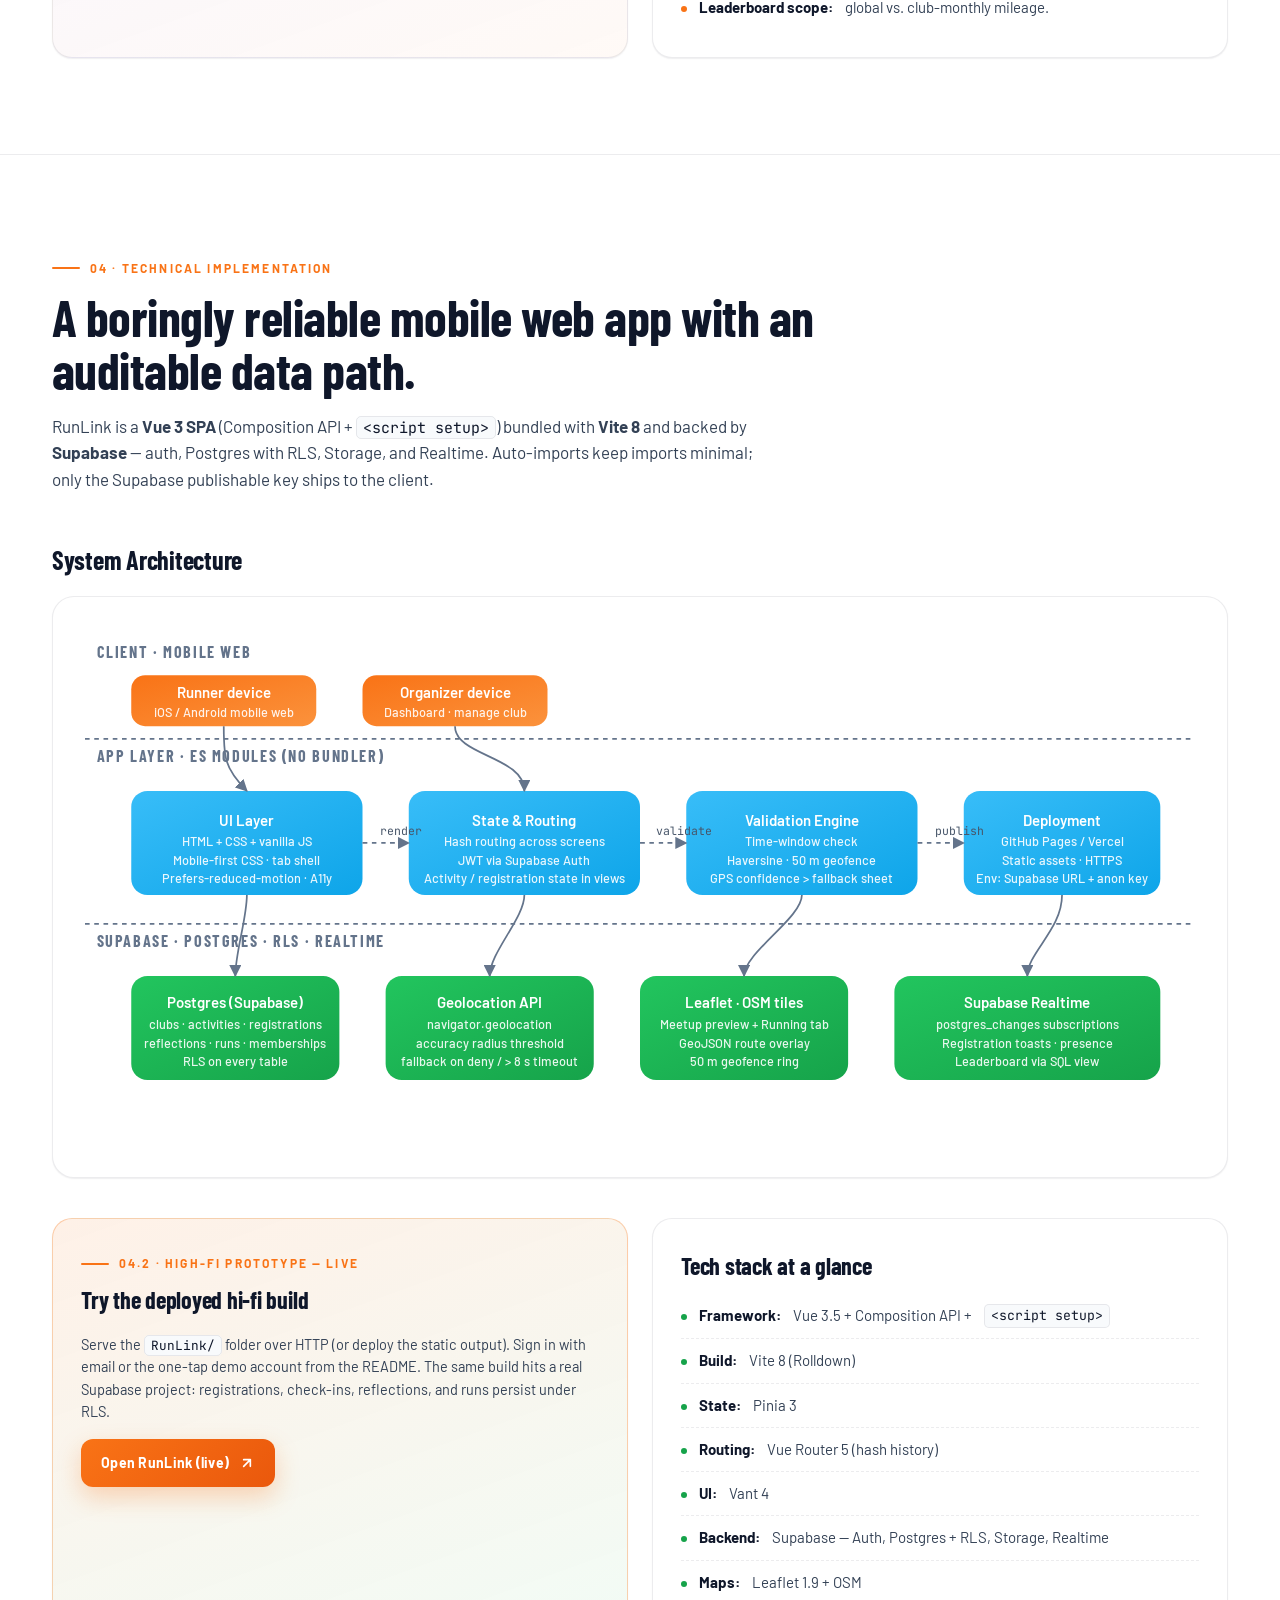
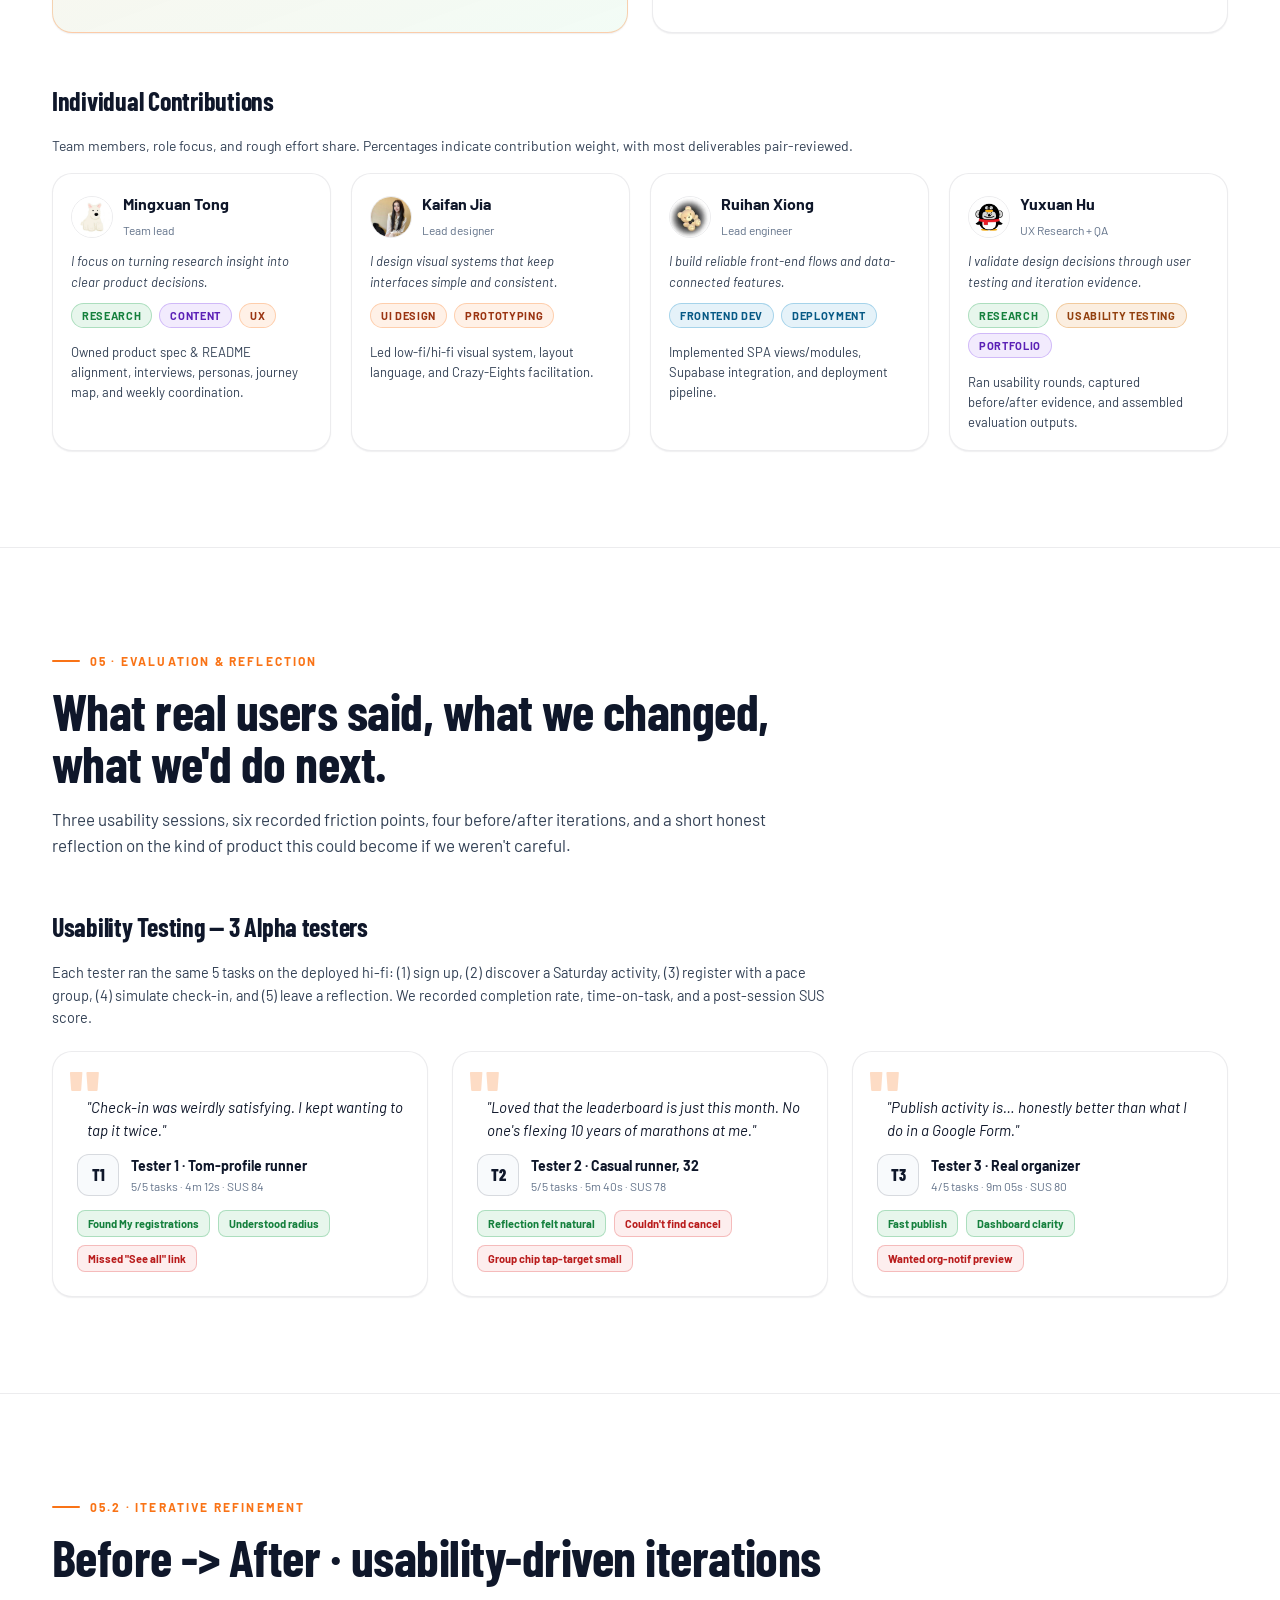
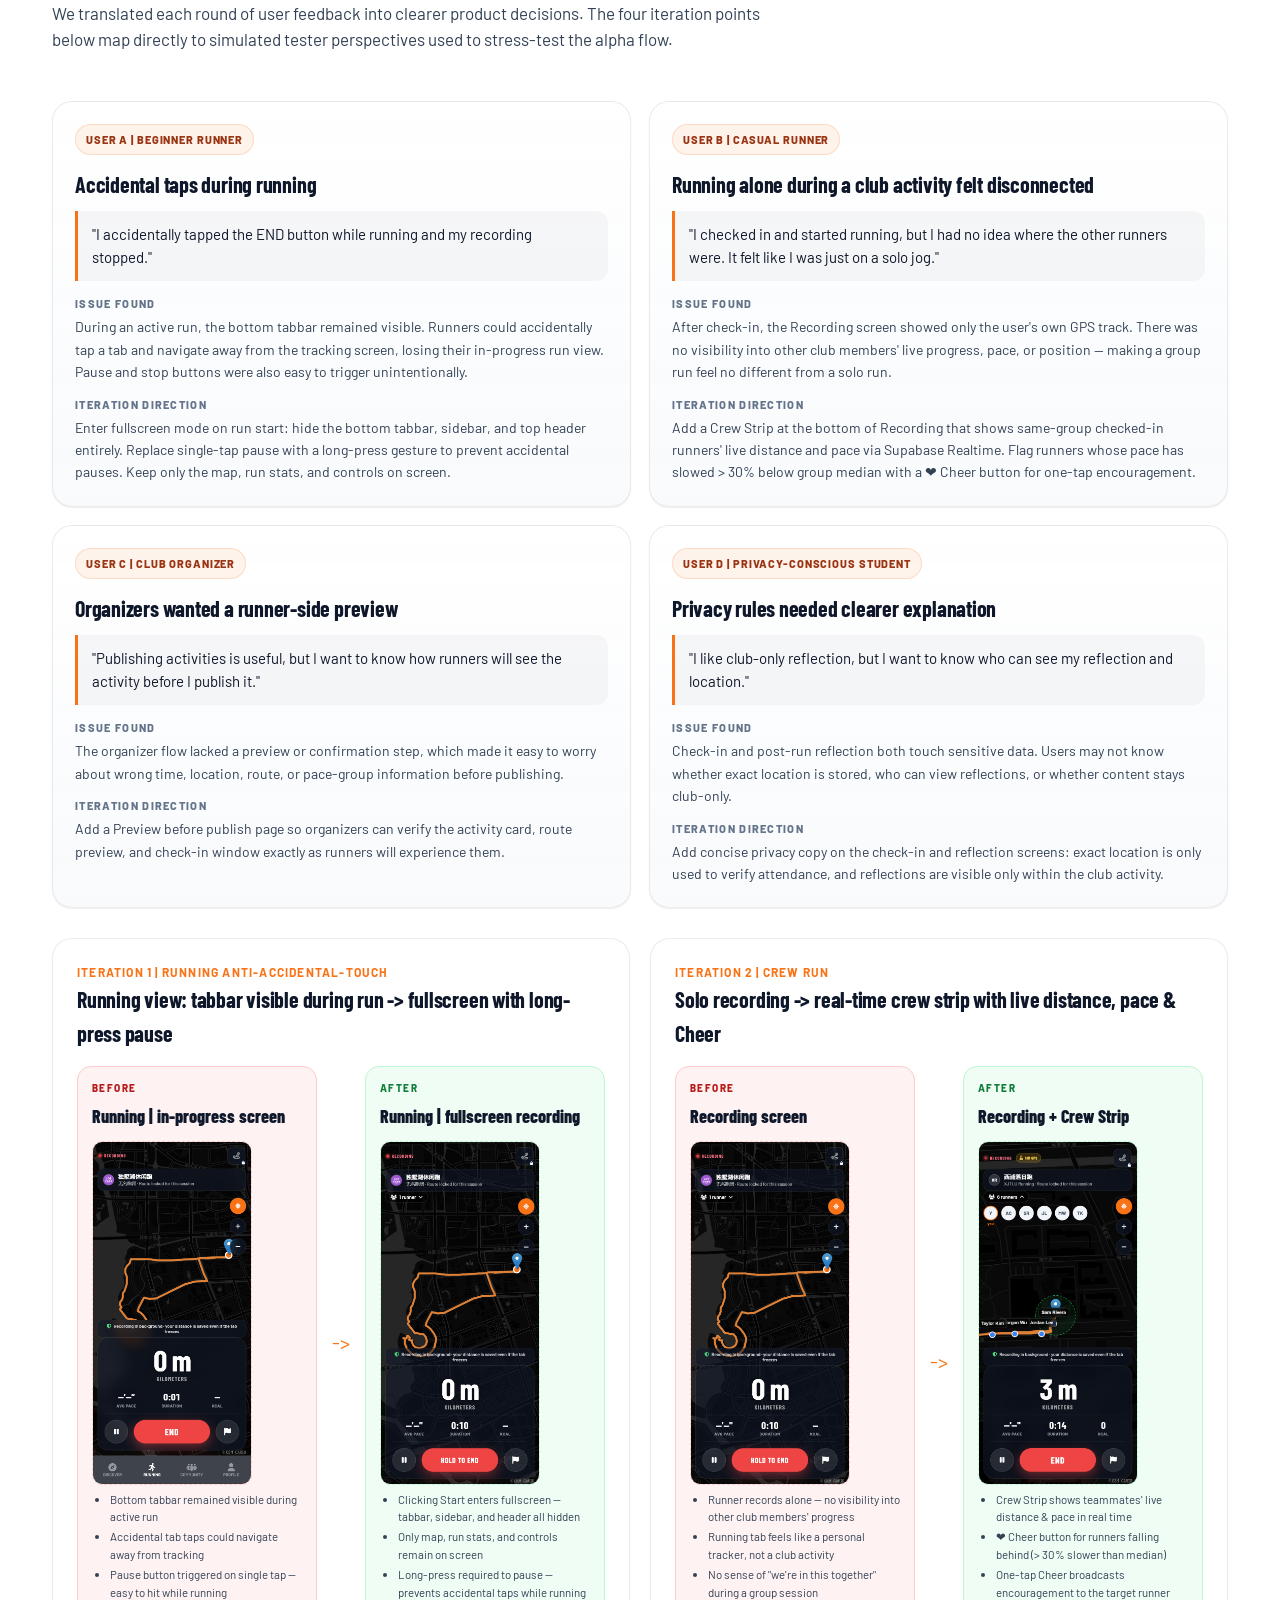
==== commit 978442fe: "update portfolio iteration section" ====
--- a/index.html
+++ b/index.html
@@ -794,7 +794,7 @@
           <li><b style="color:var(--ink)">7 user interviews</b> with active runners (3) and lapsed runners (4), 30–45 min each.</li>
           <li><b style="color:var(--ink)">2 field visits</b> to XJTLU Running Club weekly activity + a weekday track session.</li>
           <li><b style="color:var(--ink)">5 peer-reviewed papers</b> covering behavior change, social exercise, and mobile HCI.</li>
-          <li><b style="color:var(--ink)">4 commercial teardowns</b> (Strava, Nike Run Club, Keep, JoinClubs).</li>
+          <li><b style="color:var(--ink)">4 commercial teardowns</b> (Codoon, Joyrun, Keep, HUAWEI Health).</li>
           <li><b style="color:var(--ink)">3 usability rounds</b> on Figma low-fi, early RunLink build, and the deployed Supabase-backed app.</li>
         </ul>
       </article>
@@ -804,7 +804,7 @@
       The Gap — Academic Papers
     </h3>
     <p style="color:var(--ink-2);font-size:15px;max-width:780px;margin-bottom:20px;">
-      4 papers reviewed to analyse check-in, social motivation, attendance reliability, and club-scoped engagement patterns.
+      4 core papers were critically analyzed for check-in, social motivation, attendance reliability, and club-scoped engagement patterns; 1 additional paper was used as background evidence for inactivity prevalence.
     </p>
 
     <div class="research-table" style="margin-bottom: 40px;">
@@ -938,25 +938,25 @@
         <div class="rt-head">
           <div class="rt-idx">01</div>
           <div>
-            <div class="rt-title">Product 01 — Strava</div>
-            <div class="rt-cite"><b>Relevance:</b> Route library + social running baseline for comparison.</div>
+            <div class="rt-title">Product 01 — Codoon (咕咚)</div>
+            <div class="rt-cite"><b>Relevance:</b> China-local running community with event + route + social baseline.</div>
           </div>
         </div>
         <div class="rt-body">
           <div class="rt-col good">
             <h5>Strengths</h5>
             <ul>
-              <li>Best-in-class GPS recording, splits, and heart-rate rendering.</li>
-              <li>Segments create <i>low-commitment rivalry</i>.</li>
-              <li>Flyby/Group runs lets you see who overlapped with you.</li>
+              <li>Strong China-local event ecosystem with broad user coverage.</li>
+              <li>Mature run recording and basic training data feedback.</li>
+              <li>Community and activity operations are familiar to local runners.</li>
             </ul>
           </div>
           <div class="rt-col bad">
             <h5>Limitations</h5>
             <ul>
-              <li>No concept of a <i>scheduled club activity</i> with a start time + meetup pin.</li>
-              <li>No on-site check-in — you can fake an entire run.</li>
-              <li>Community is global; small clubs drown under elite athletes' feeds.</li>
+              <li>Community feed is broad and noisy; small club coordination signal is weak.</li>
+              <li>Organizer workflow still depends on manual communication for attendance confidence.</li>
+              <li>Reflection and discussion are not tightly bound to a single club activity lifecycle.</li>
             </ul>
           </div>
         </div>
@@ -967,25 +967,25 @@
         <div class="rt-head">
           <div class="rt-idx">02</div>
           <div>
-            <div class="rt-title">Product 02 — Nike Run Club</div>
-            <div class="rt-cite"><b>Relevance:</b> Strong beginner coaching and habit framing in a mainstream running app.</div>
+            <div class="rt-title">Product 02 — Joyrun (悦跑圈)</div>
+            <div class="rt-cite"><b>Relevance:</b> Widely used domestic running app with events, rankings, and city-level communities.</div>
           </div>
         </div>
         <div class="rt-body">
           <div class="rt-col good">
             <h5>Strengths</h5>
             <ul>
-              <li>Guided audio coaching is genuinely great for beginners.</li>
-              <li>Clean training plans with sensible defaults.</li>
-              <li>Beautiful achievement system with modest rewards.</li>
+              <li>Strong challenge mechanics and city/community participation loops.</li>
+              <li>Beginner-friendly run tracking and milestone motivation.</li>
+              <li>Good local fit for event-based participation habits.</li>
             </ul>
           </div>
           <div class="rt-col bad">
             <h5>Limitations</h5>
             <ul>
-              <li>No user-created clubs — only Nike-organized events.</li>
-              <li>No check-in; no roster of who's running today.</li>
-              <li>Zero organizer tools — one direction only (brand → user).</li>
+              <li>Club organizer operations are still lightweight for attendance-critical scenarios.</li>
+              <li>Hard to verify "who actually arrived at meetup point" without external tools.</li>
+              <li>Activity-bound private reflection is less explicit than we need for RunLink's scope.</li>
             </ul>
           </div>
         </div>
@@ -1025,25 +1025,25 @@
         <div class="rt-head">
           <div class="rt-idx">04</div>
           <div>
-            <div class="rt-title">Product 04 — parkrun</div>
-            <div class="rt-cite"><b>Relevance:</b> Large-scale offline run ritual and attendance verification model.</div>
+            <div class="rt-title">Product 04 — HUAWEI Health (华为运动健康)</div>
+            <div class="rt-cite"><b>Relevance:</b> Device-linked mainstream health app with broad domestic adoption and running entry flows.</div>
           </div>
         </div>
         <div class="rt-body">
           <div class="rt-col good">
             <h5>Strengths</h5>
             <ul>
-              <li>Rituals of physical check-in + results email after — powerful emotional loop.</li>
-              <li>100% free, volunteer-run, gloriously unhurried.</li>
-              <li>Results pages are evergreen — great for long-term motivation.</li>
+              <li>Strong hardware integration and stable daily activity tracking.</li>
+              <li>Clear health dashboards and broad mainstream accessibility.</li>
+              <li>Convenient entry for casual users transitioning from health tracking to running.</li>
             </ul>
           </div>
           <div class="rt-col bad">
             <h5>Limitations</h5>
             <ul>
-              <li>Paper barcode is a real friction — left at home = no result.</li>
-              <li>Only 5k Saturdays — no weekday intervals, no trail, no custom distances.</li>
-              <li>No in-app social layer — everything is email + Facebook.</li>
+              <li>Not designed around club organizer workflows or meetup attendance verification.</li>
+              <li>Social/community layer is secondary compared with personal health tracking.</li>
+              <li>Lacks an activity-scoped check-in + reflection loop for club retention use cases.</li>
             </ul>
           </div>
         </div>
@@ -2110,7 +2110,7 @@
       </div>
       <div class="ref">
         <div class="ref-n">P3</div>
-        <div>Munson, S. A., &amp; Consolvo, S. (2012). <i>Exploring goal-setting, rewards, self-monitoring, and sharing to motivate physical activity.</i> In 2012 6th International Conference on Pervasive Computing Technologies for Healthcare (PervasiveHealth) (pp. 25–32). IEEE. <span class="tag-kind">Paper</span></div>
+        <div>Chen, C.-M., Hwang, G.-J., &amp; Lin, Y.-H. (2023). <i>A game-based AR navigation system for makerspace education.</i> Journal article. <span class="tag-kind">Paper</span></div>
       </div>
       <div class="ref">
         <div class="ref-n">P4</div>
@@ -2126,11 +2126,11 @@
     <div class="refs" style="margin-bottom: 28px;">
       <div class="ref">
         <div class="ref-n">C1</div>
-        <div>Strava, Inc. (2026). <i>Strava — running &amp; cycling tracker.</i> Mobile app, iOS v355.x, accessed 2026-04-05. <a href="https://www.strava.com" target="_blank" rel="noopener">strava.com</a>. <span class="tag-kind">Competitor</span></div>
+        <div>Chengdu Ledong Information Technology Co., Ltd. (2026). <i>Codoon (咕咚) — running &amp; fitness community.</i> Mobile app, accessed 2026-04-05. <a href="https://www.codoon.com" target="_blank" rel="noopener">codoon.com</a>. <span class="tag-kind">Competitor</span></div>
       </div>
       <div class="ref">
         <div class="ref-n">C2</div>
-        <div>Nike, Inc. (2026). <i>Nike Run Club.</i> Mobile app, iOS v4.3x, accessed 2026-04-06. <a href="https://www.nike.com/nrc-app" target="_blank" rel="noopener">nike.com/nrc-app</a>. <span class="tag-kind">Competitor</span></div>
+        <div>Joyrun Technology. (2026). <i>Joyrun (悦跑圈).</i> Mobile app, accessed 2026-04-06. <a href="https://www.thejoyrun.com" target="_blank" rel="noopener">thejoyrun.com</a>. <span class="tag-kind">Competitor</span></div>
       </div>
       <div class="ref">
         <div class="ref-n">C3</div>
@@ -2138,7 +2138,7 @@
       </div>
       <div class="ref">
         <div class="ref-n">C4</div>
-        <div>parkrun Ltd. (2026). <i>parkrun — free weekly 5k events.</i> Accessed 2026-04-08. <a href="https://www.parkrun.com" target="_blank" rel="noopener">parkrun.com</a>. <span class="tag-kind">Competitor</span></div>
+        <div>Huawei Device Co., Ltd. (2026). <i>HUAWEI Health (华为运动健康).</i> Mobile app, accessed 2026-04-08. <a href="https://consumer.huawei.com/cn/mobileservices/health/" target="_blank" rel="noopener">consumer.huawei.com/cn/mobileservices/health/</a>. <span class="tag-kind">Competitor</span></div>
       </div>
     </div>
 
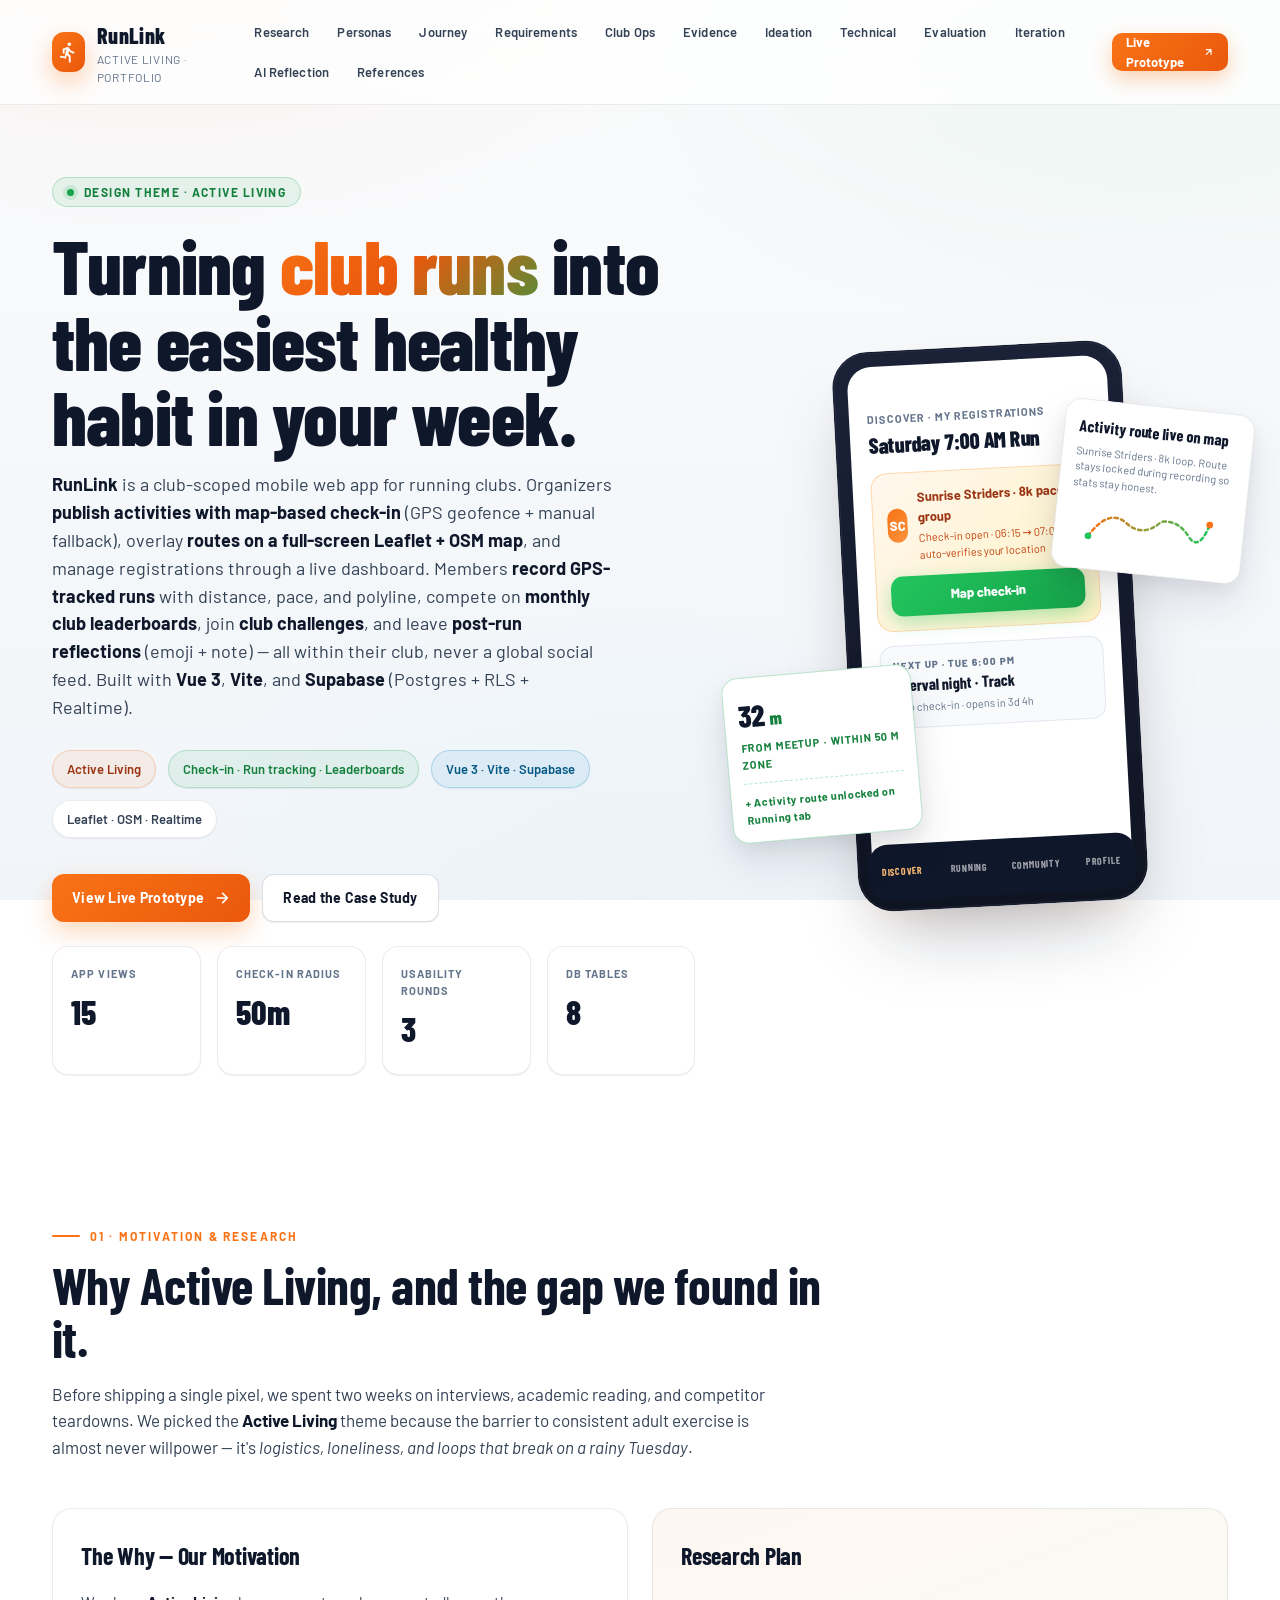
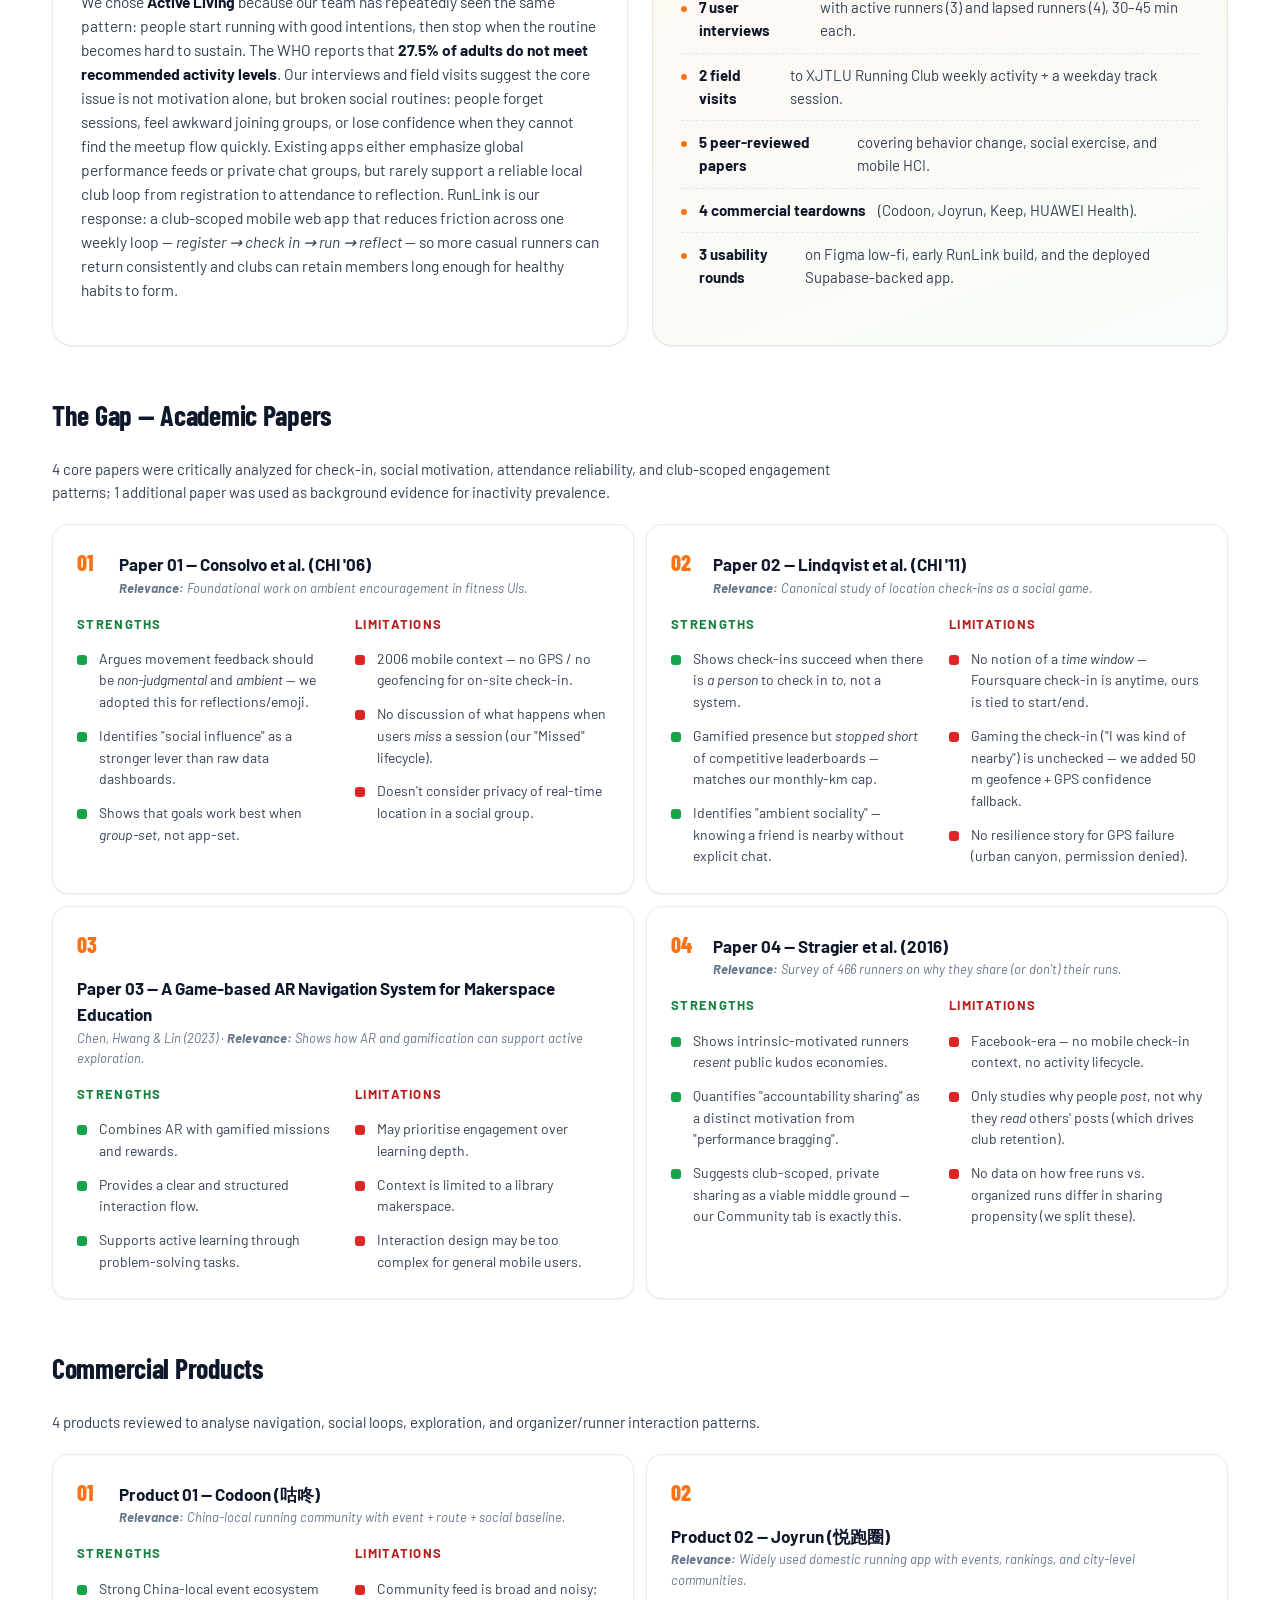
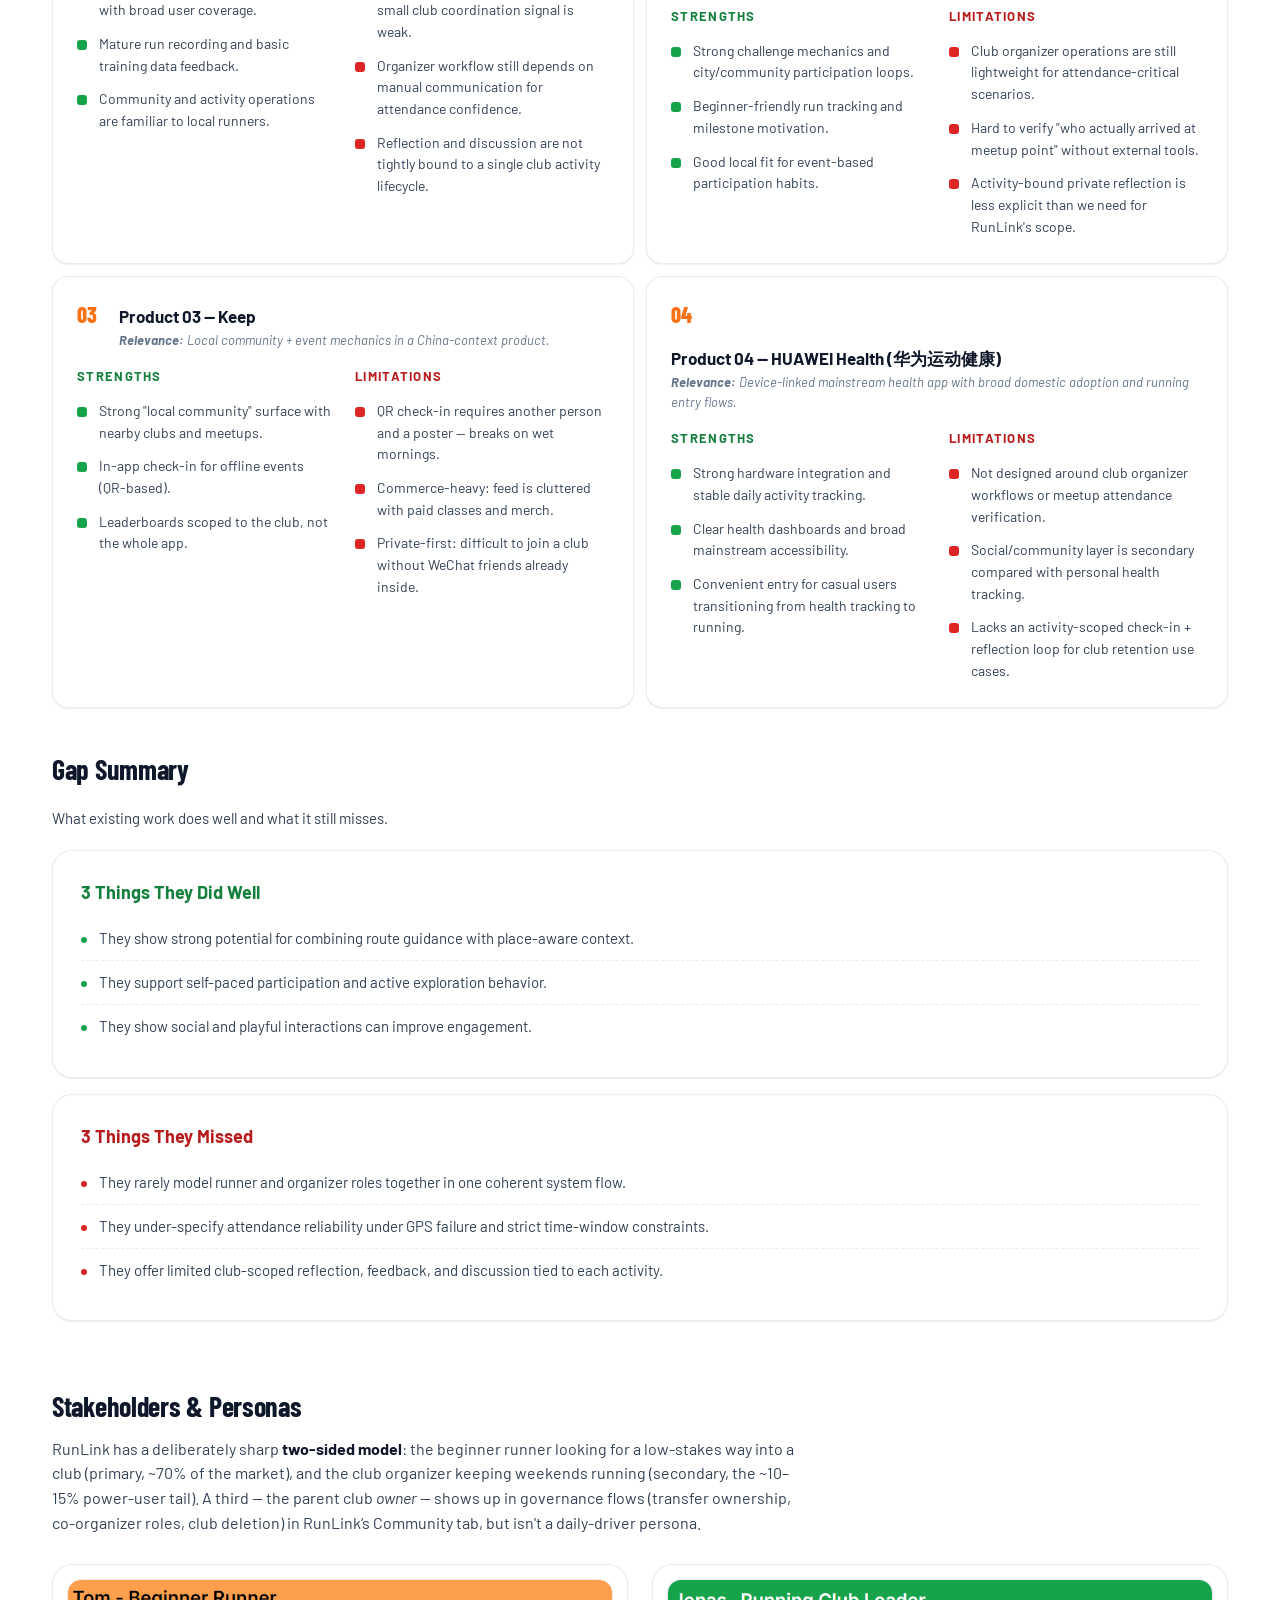
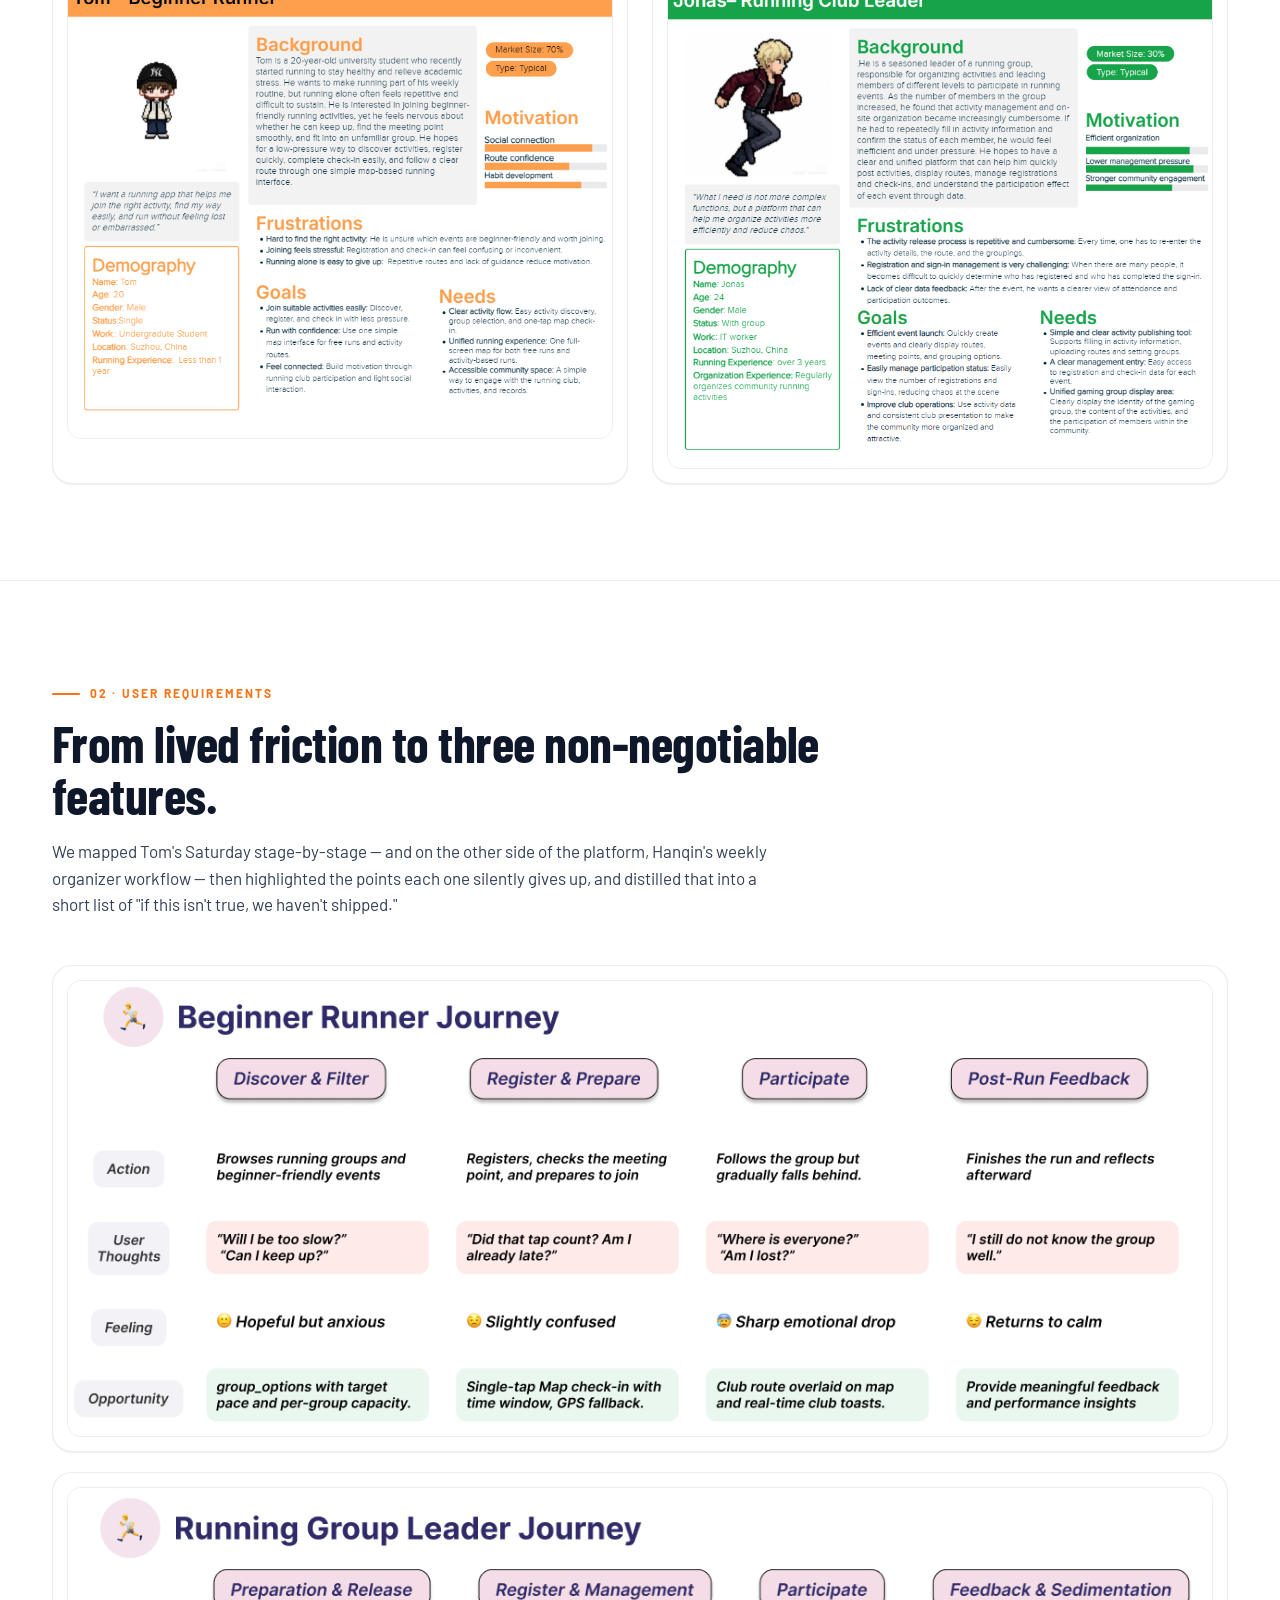
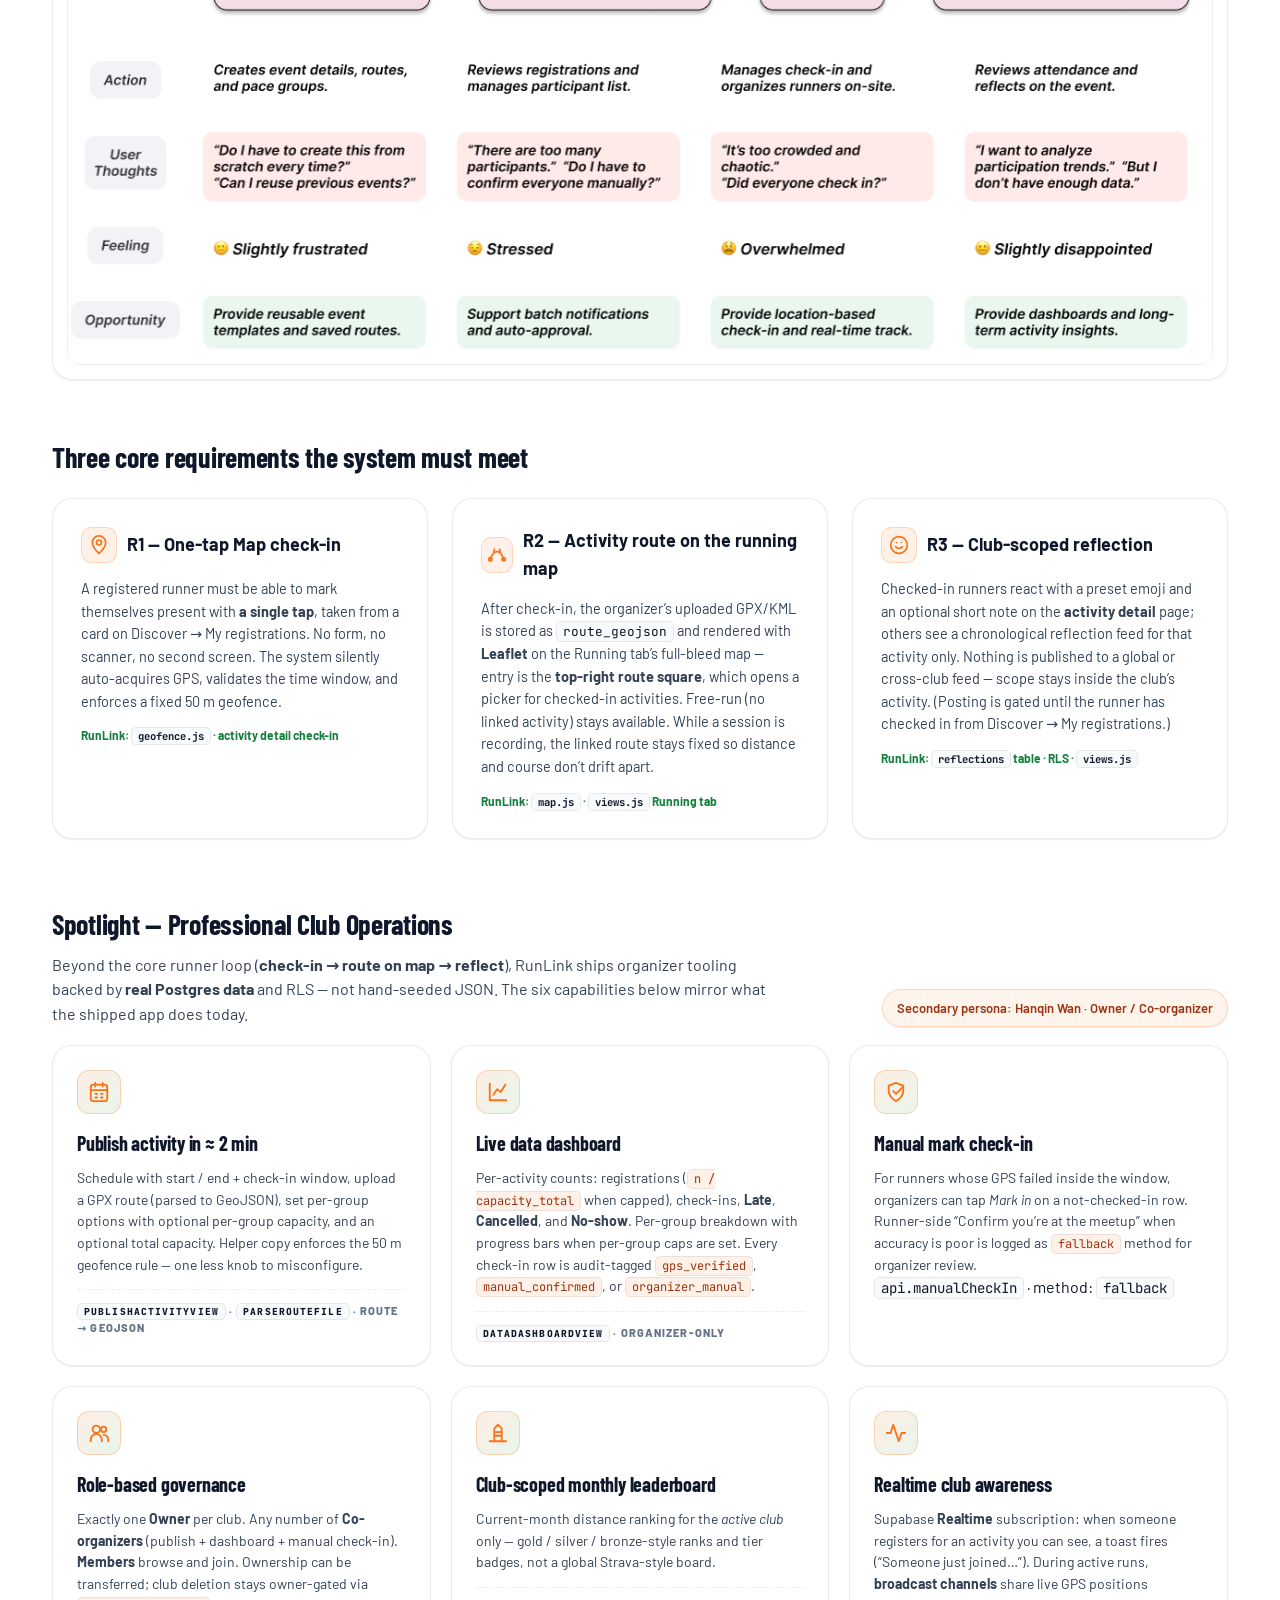
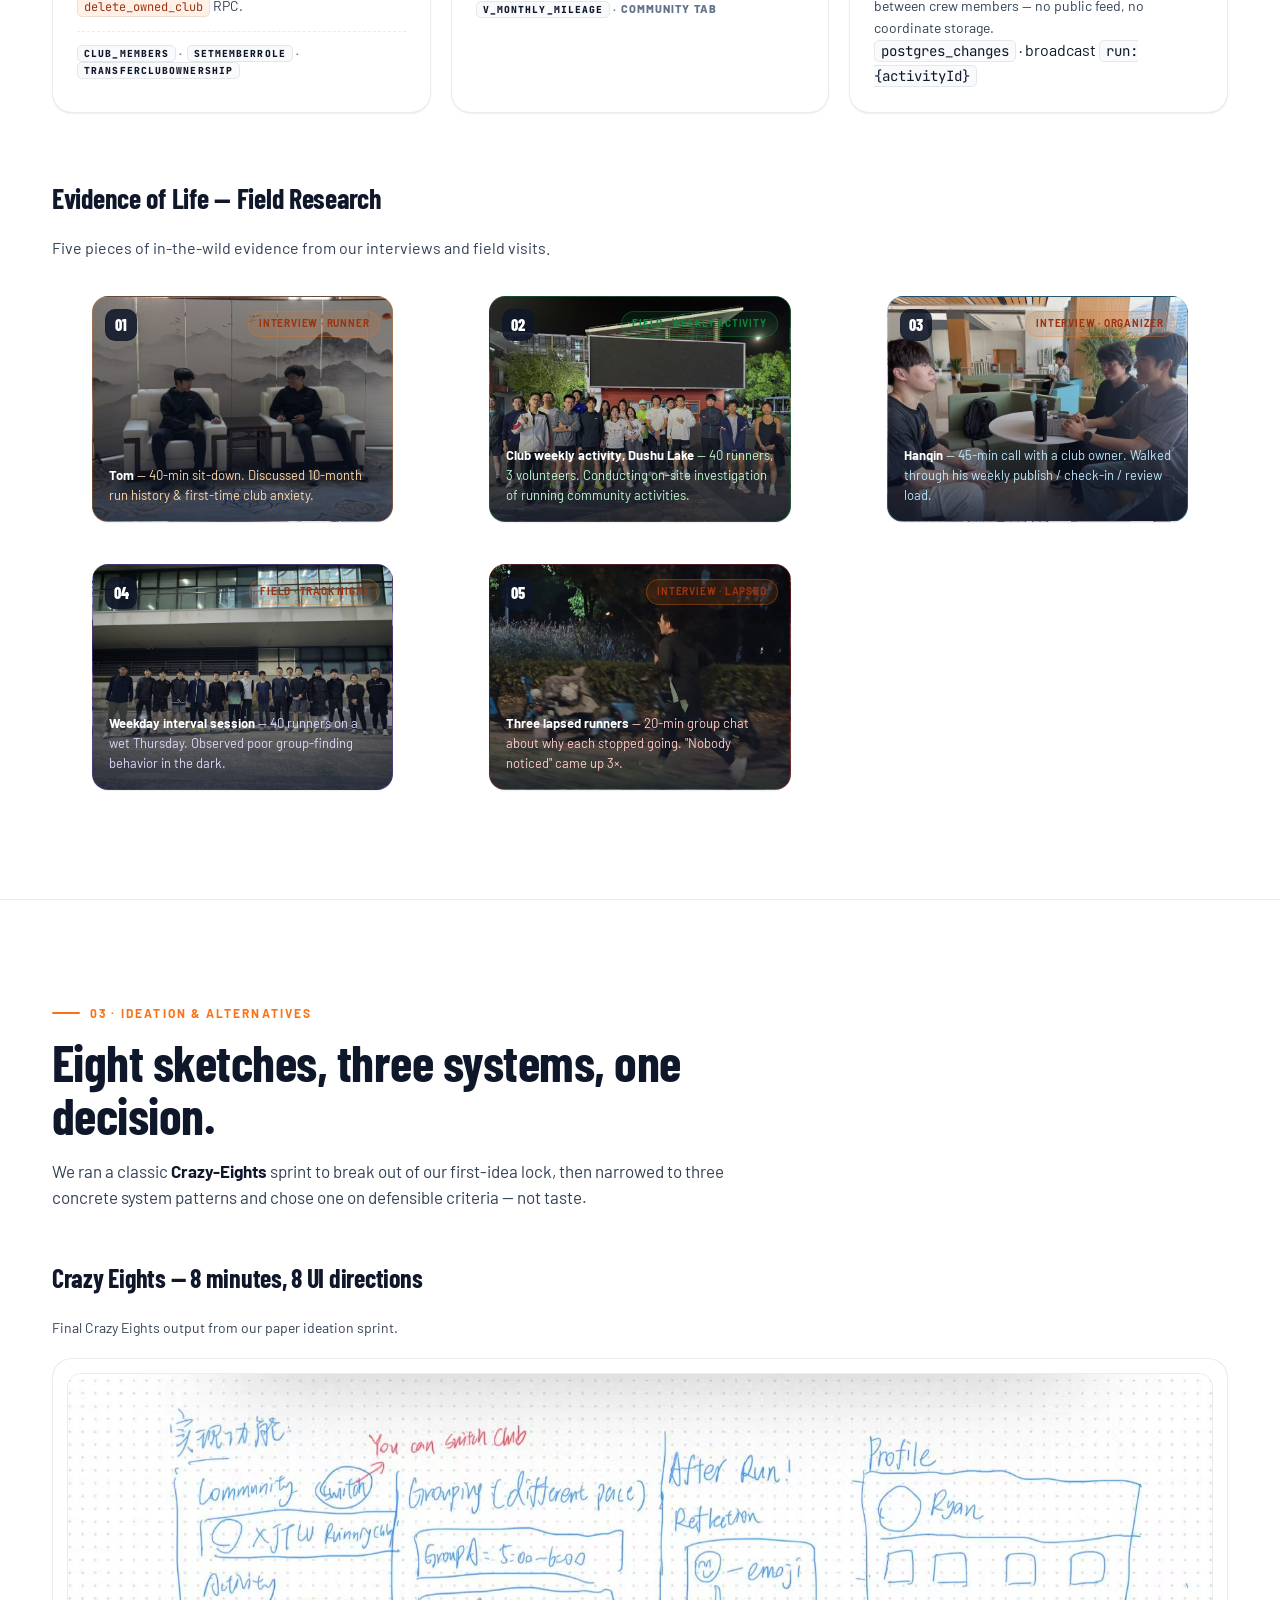
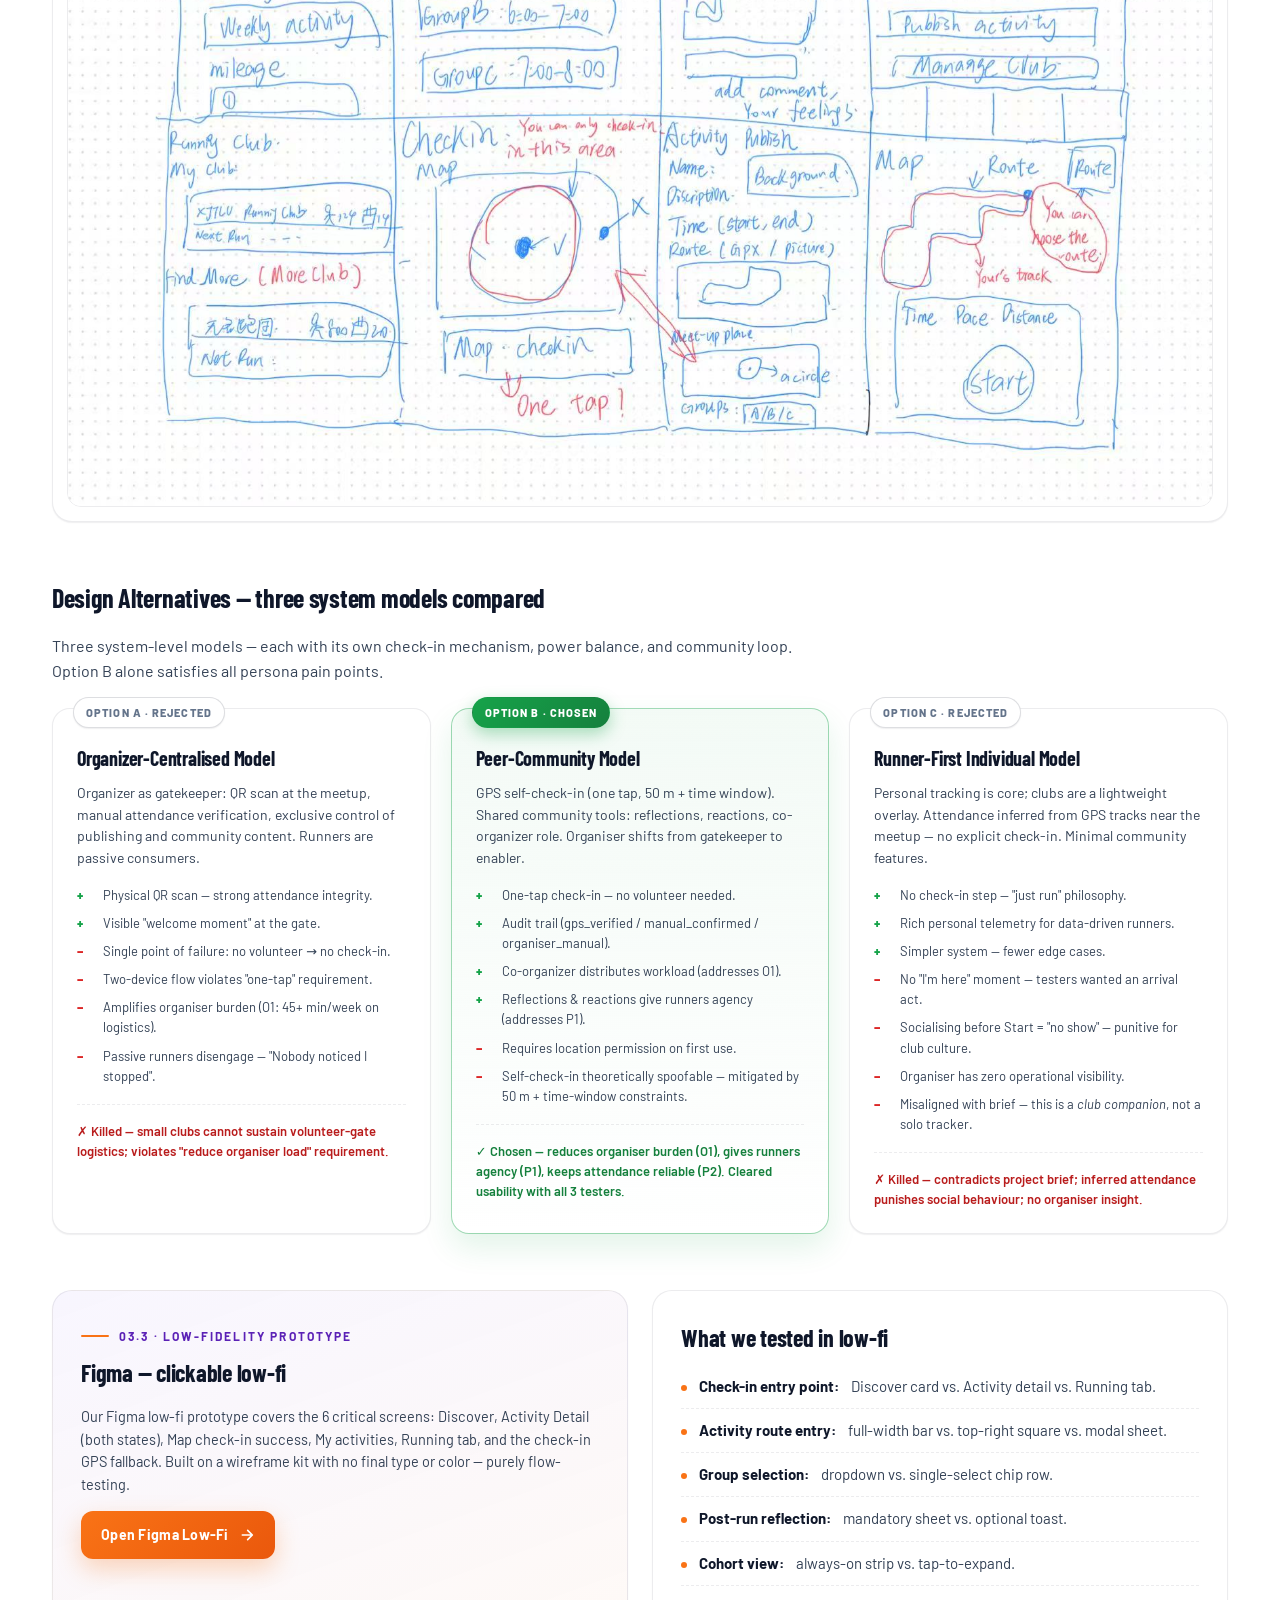
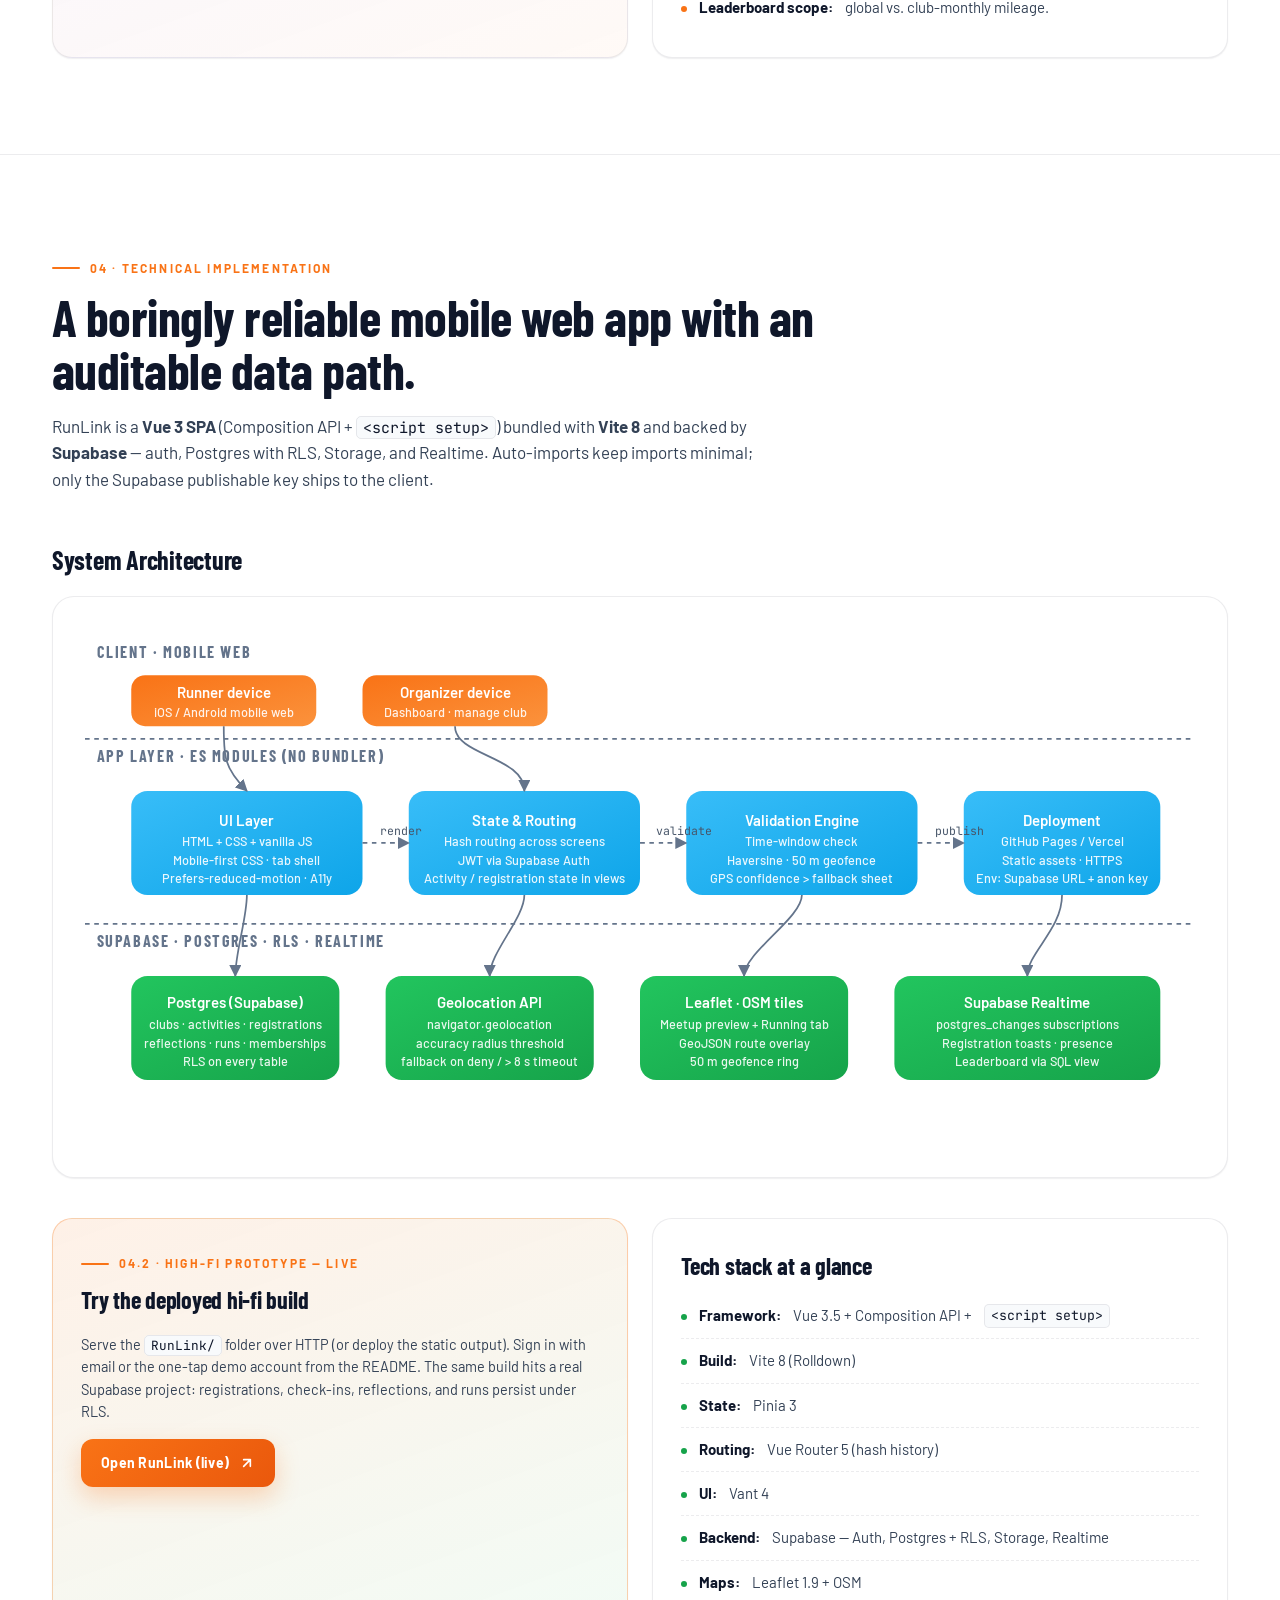
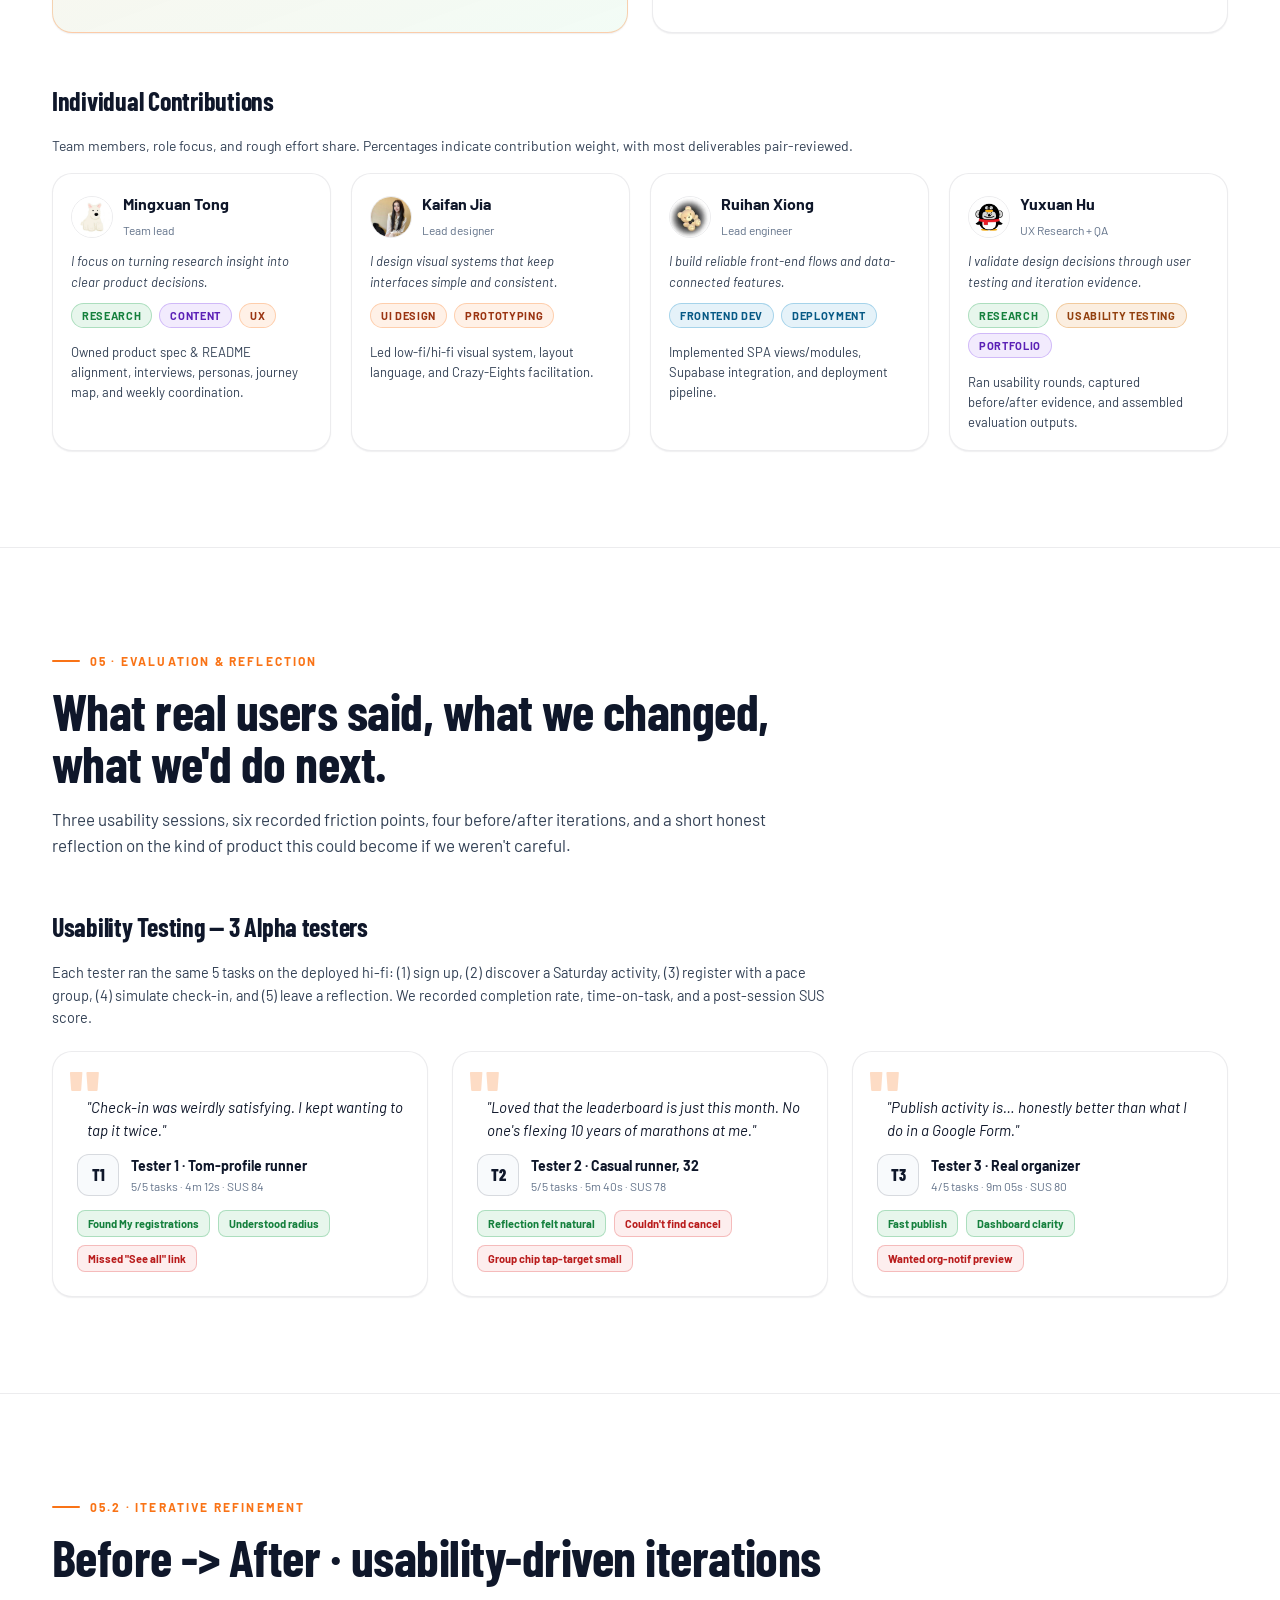
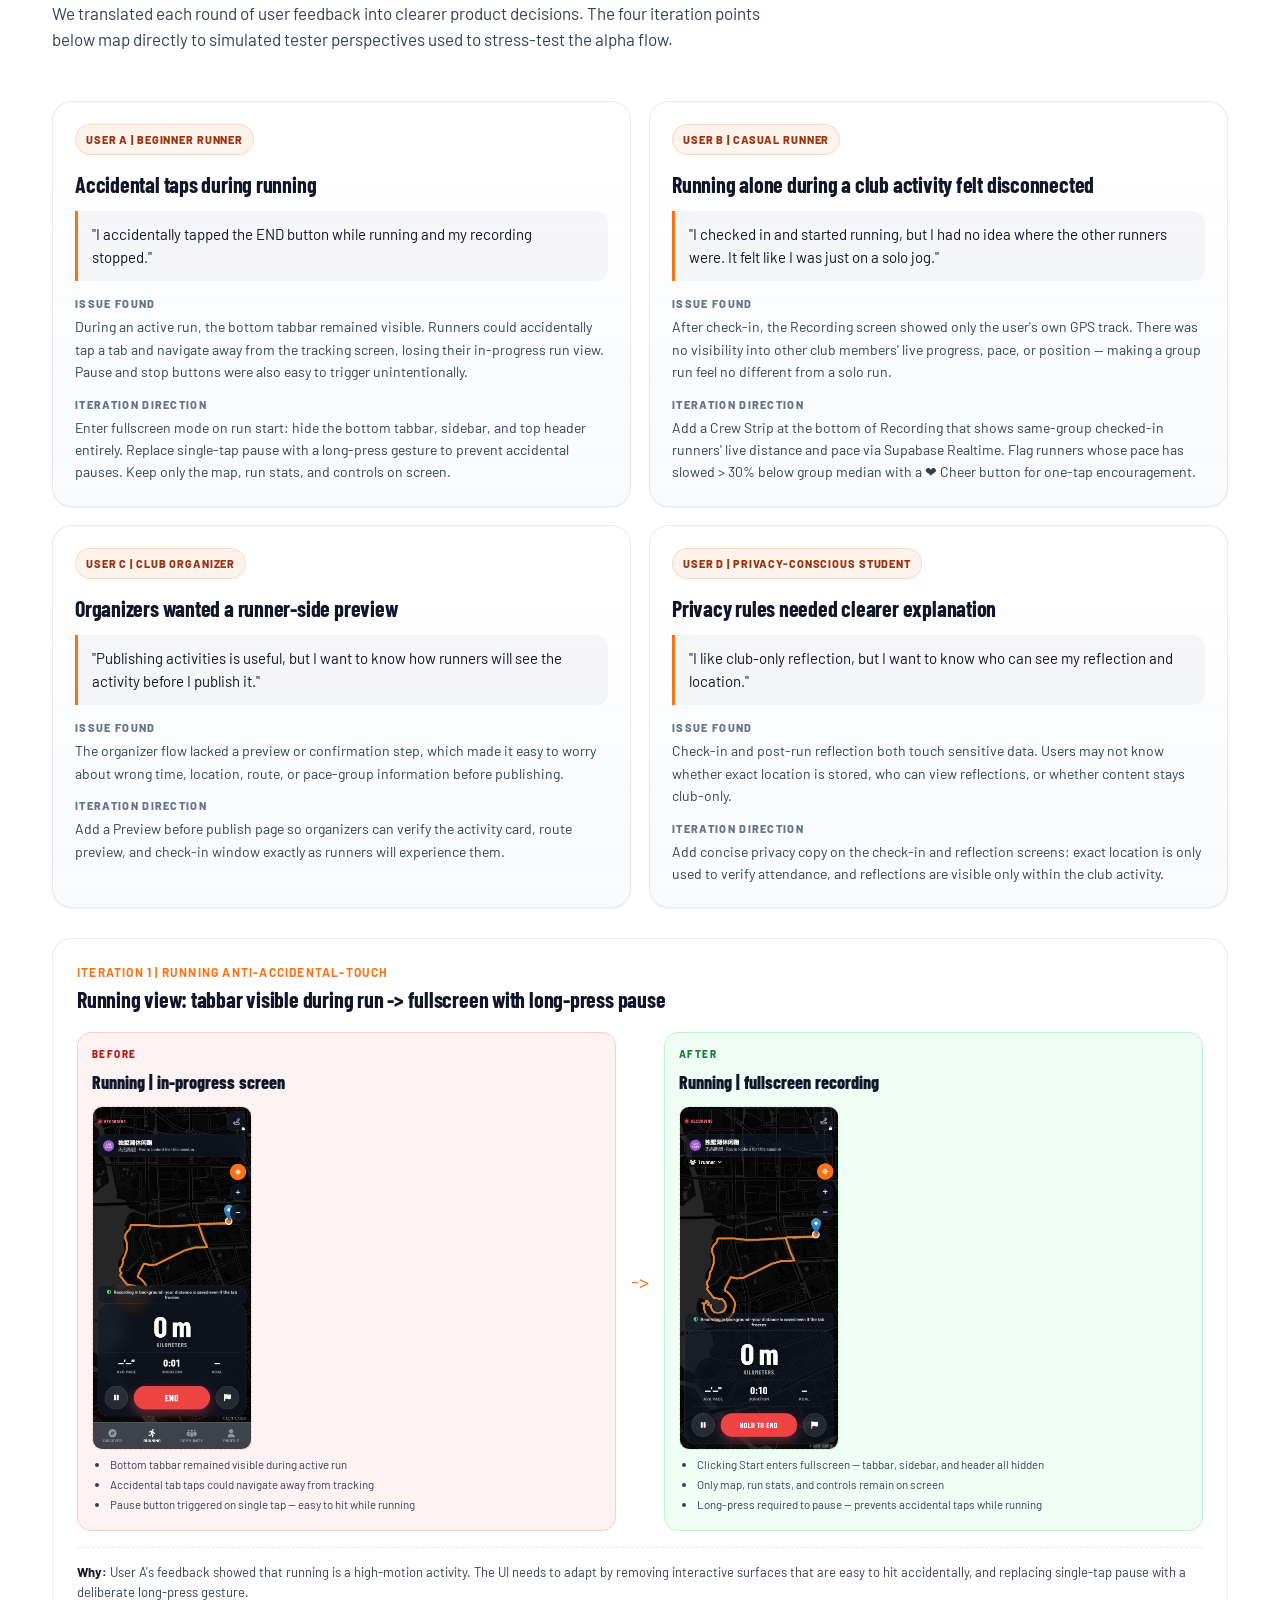
==== commit 6fd72c06: "update iteration visuals and layout" ====
--- a/index.html
+++ b/index.html
@@ -512,8 +512,7 @@
   .score-row .tag.bad { background: rgba(220,38,38,0.08); color: #B91C1C; border-color: rgba(220,38,38,0.25); }
 
   /* Before/After */
-  .ba-grid { display: grid; grid-template-columns: repeat(2, 1fr); gap: 20px; }
-  @media (max-width: 900px) { .ba-grid { grid-template-columns: 1fr; } }
+  .ba-grid { display: grid; grid-template-columns: 1fr; gap: 20px; align-items: start; }
   .ba-card {
     background: var(--surface); border: 1px solid var(--line); border-radius: 20px; padding: 24px;
     box-shadow: var(--shadow-sm);
@@ -1904,12 +1903,15 @@
             <div class="ba-label">Before</div>
             <div class="ba-title-row">Check-in + reflection</div>
             <div class="ba-screenshot">
-              <img src="iterations/4-before.png" alt="Before: implicit privacy model" loading="lazy" />
+              <img src="iterations/4-before-1.png" alt="Before: check-in card without explicit privacy emphasis" loading="lazy" />
             </div>
+            <div class="ba-screenshot">
+              <img src="iterations/4-before-2.png" alt="Before: reflection area with less explicit privacy guidance" loading="lazy" />
+            </div>
             <ul>
               <li>Privacy rules were implied rather than stated</li>
-              <li>Users could not easily tell who sees reflections</li>
-              <li>Exact-location handling was not explained in-context</li>
+              <li>Users could not quickly tell who sees reflections and how check-in location is used</li>
+              <li>Location handling was not explained clearly at the action point</li>
               <li>Trust depended on assumption, not disclosure</li>
             </ul>
           </div>
@@ -1918,12 +1920,15 @@
             <div class="ba-label">After</div>
             <div class="ba-title-row">Check-in + reflection</div>
             <div class="ba-screenshot">
-              <img src="iterations/4-after.png" alt="After: visible privacy notice" loading="lazy" />
+              <img src="iterations/4-after-2.png" alt="After: activity detail with visible privacy note near reflections" loading="lazy" />
             </div>
-            <ul>
-              <li>Short privacy note added to check-in and reflection surfaces</li>
-              <li>States that location is used only to verify attendance</li>
-              <li>States that reflections stay inside the club activity</li>
+            <div class="ba-screenshot">
+              <img src="iterations/4-after-1.png" alt="After: discover card with visible privacy note near check-in" loading="lazy" />
+            </div>
+            <ul>
+              <li>Short privacy note added directly in the check-in and activity-detail flow</li>
+              <li>Copy states that location is used only to verify attendance</li>
+              <li>Copy states that reflections stay inside the club activity scope</li>
               <li>Trust is supported by explicit product language</li>
             </ul>
           </div>
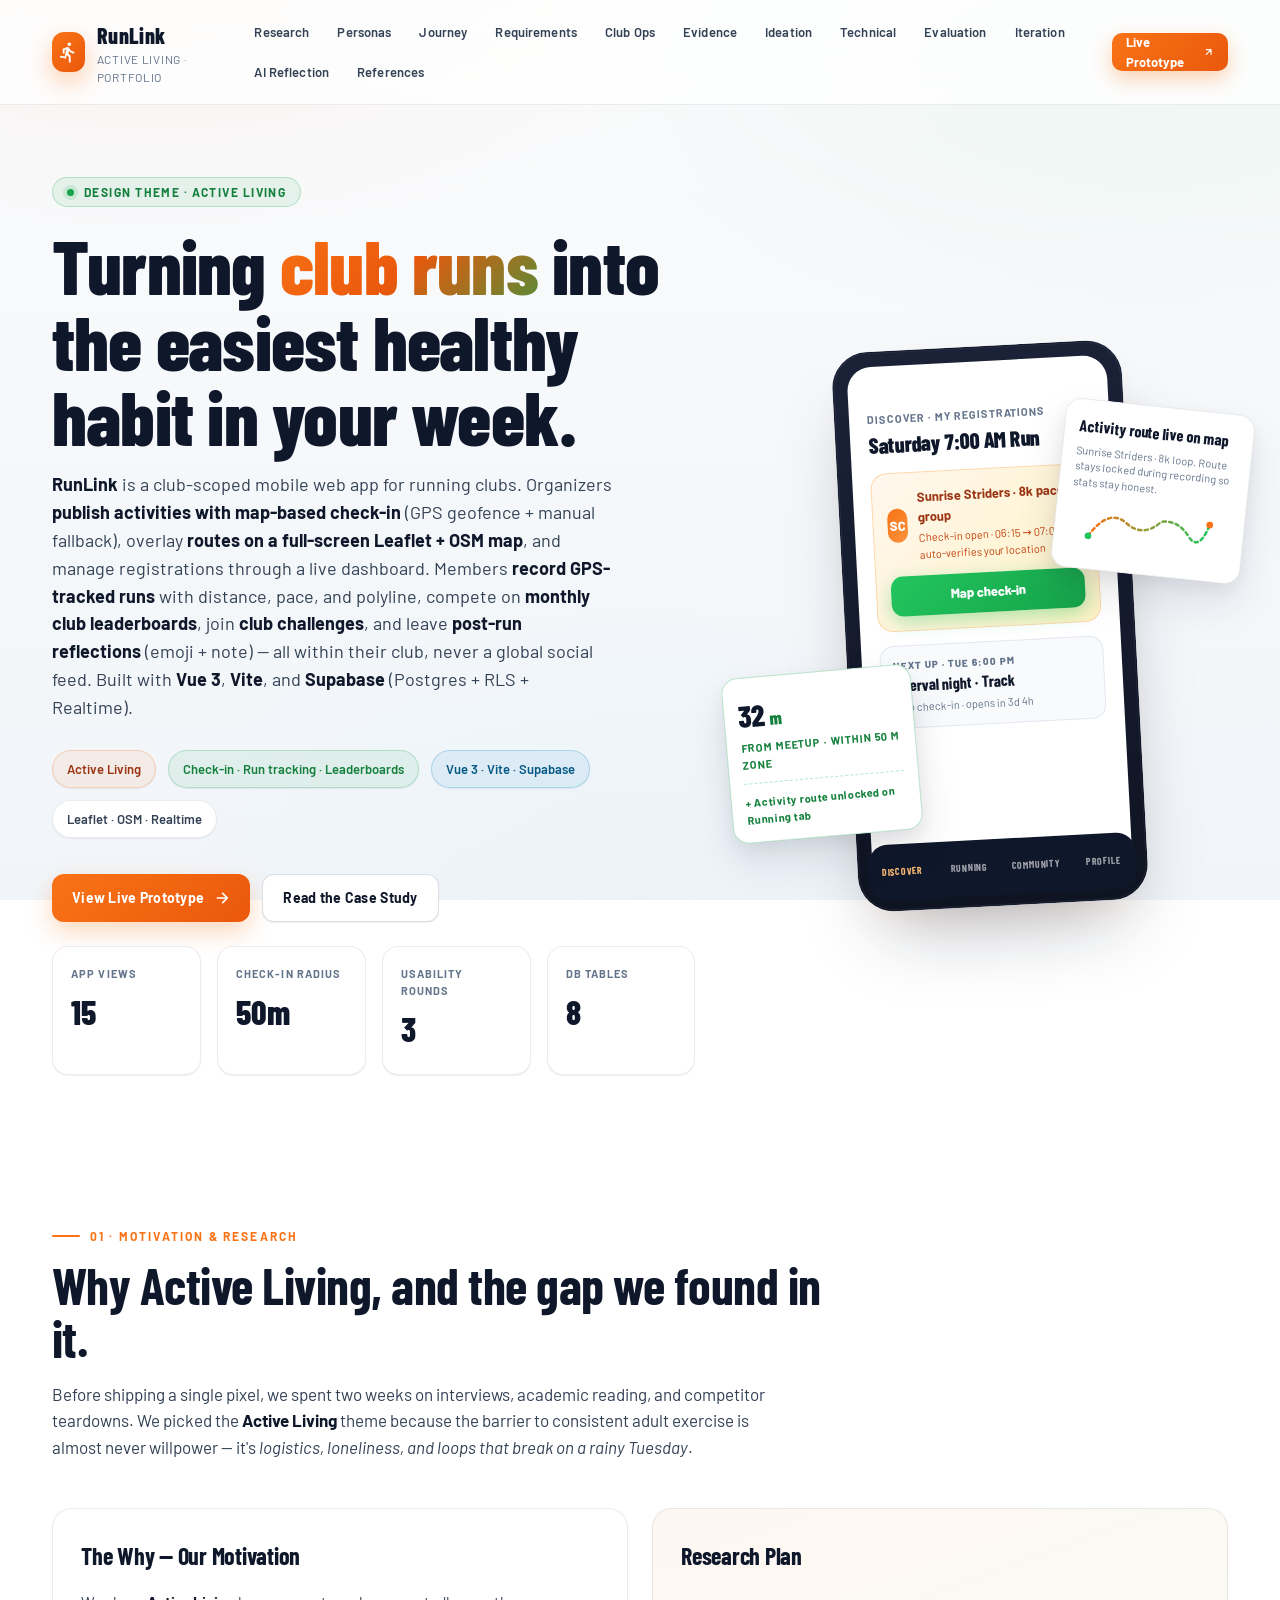
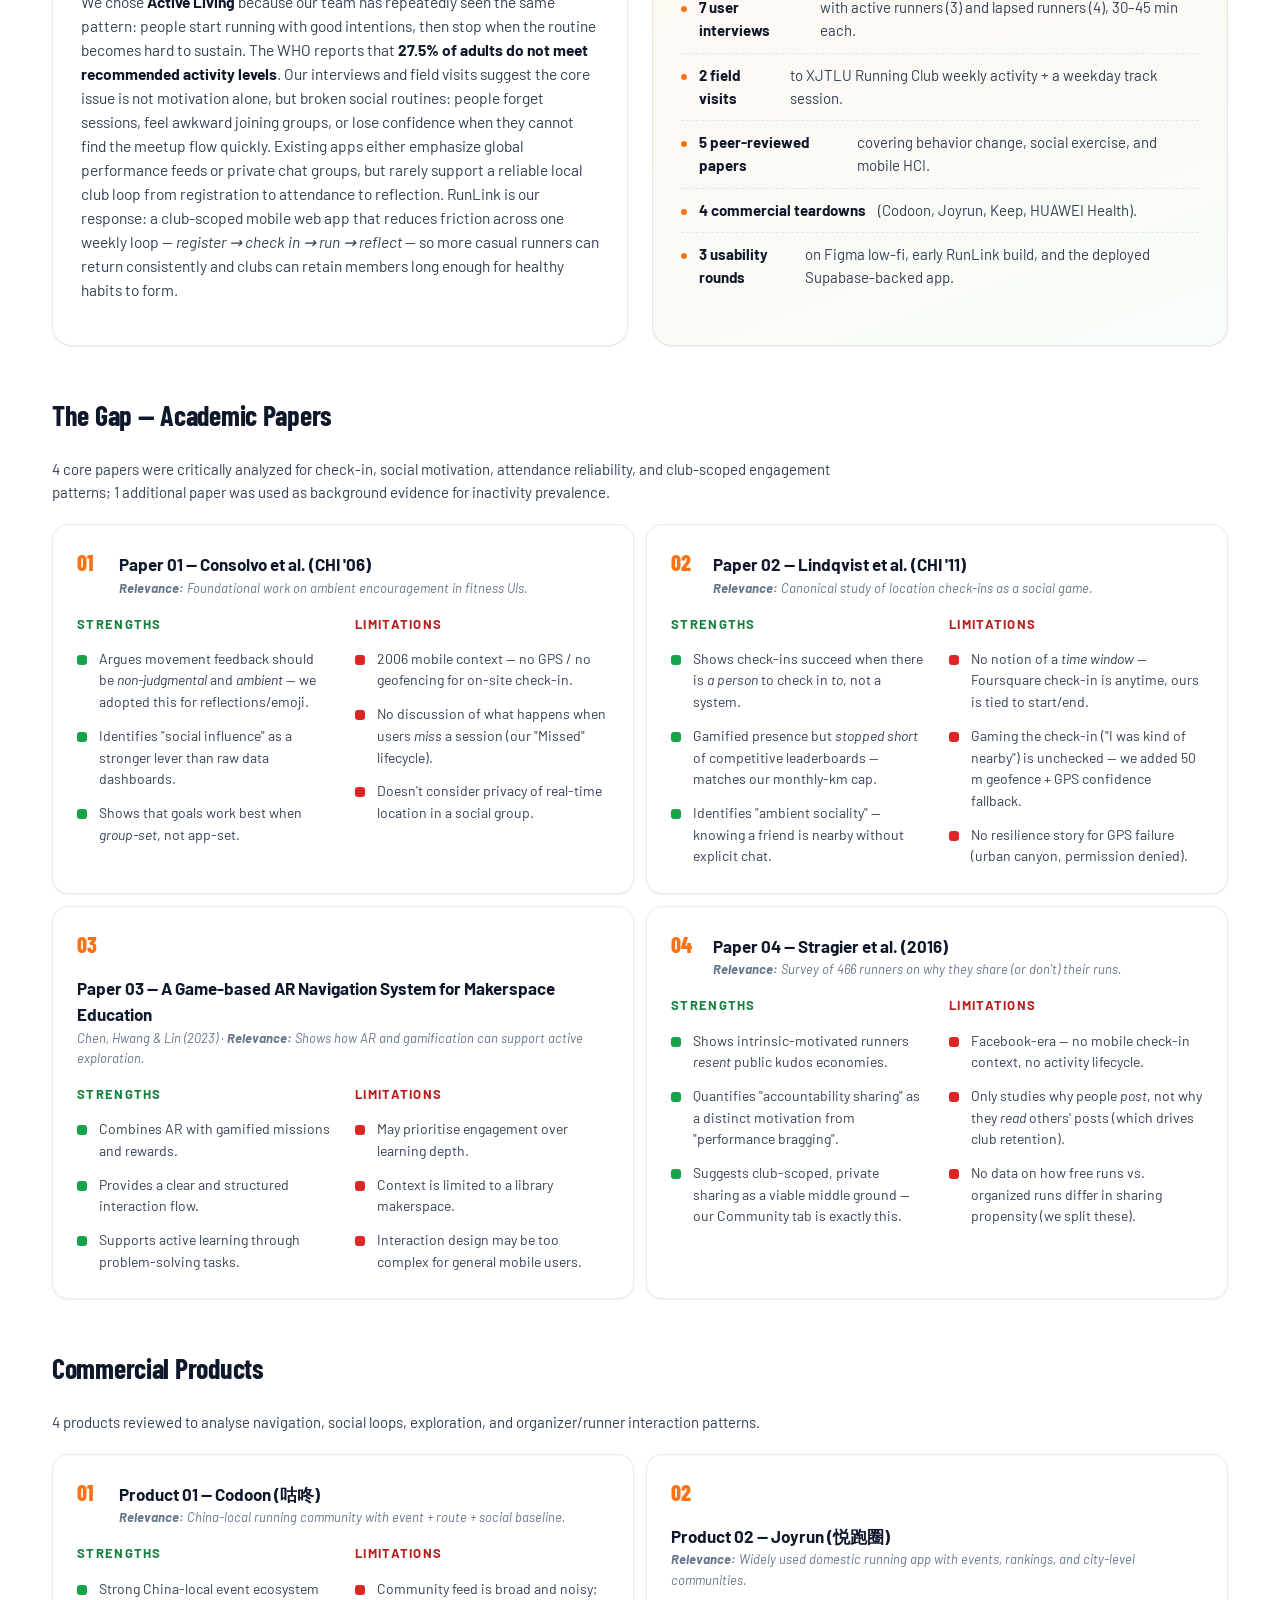
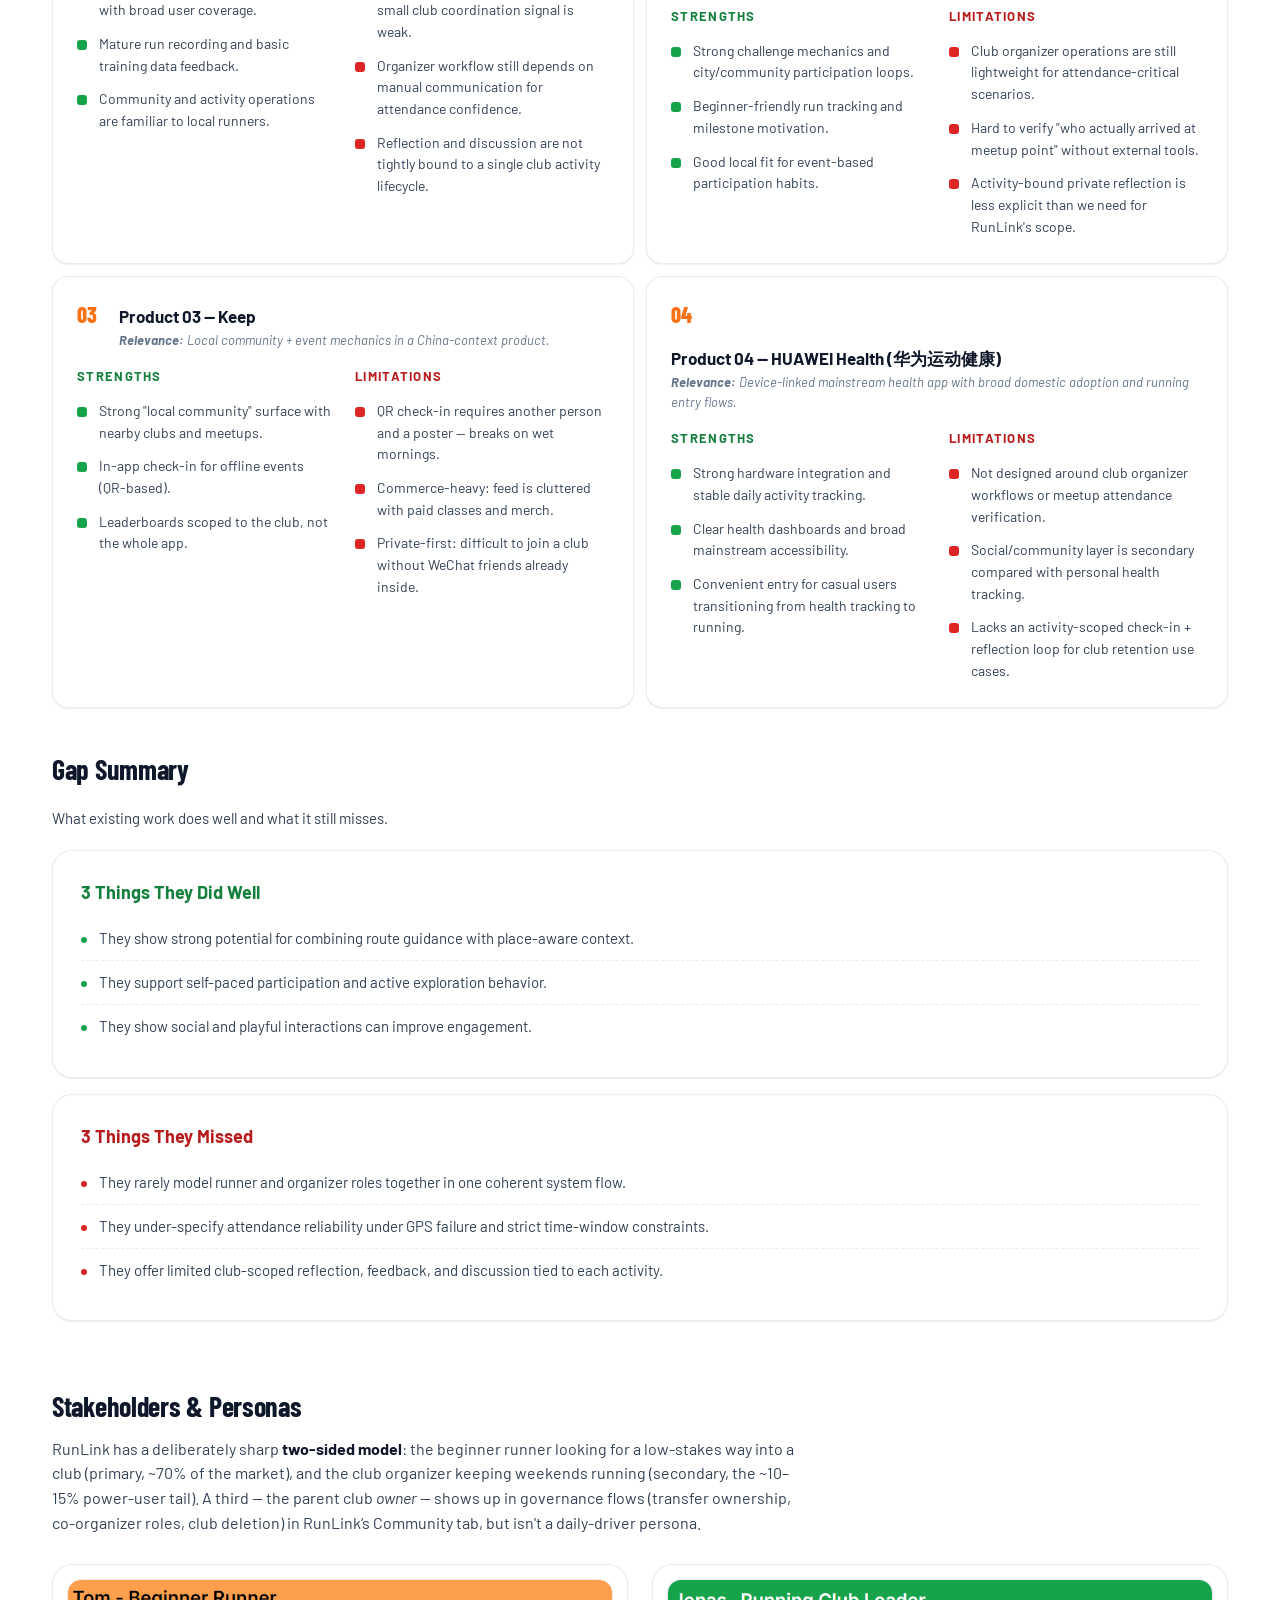
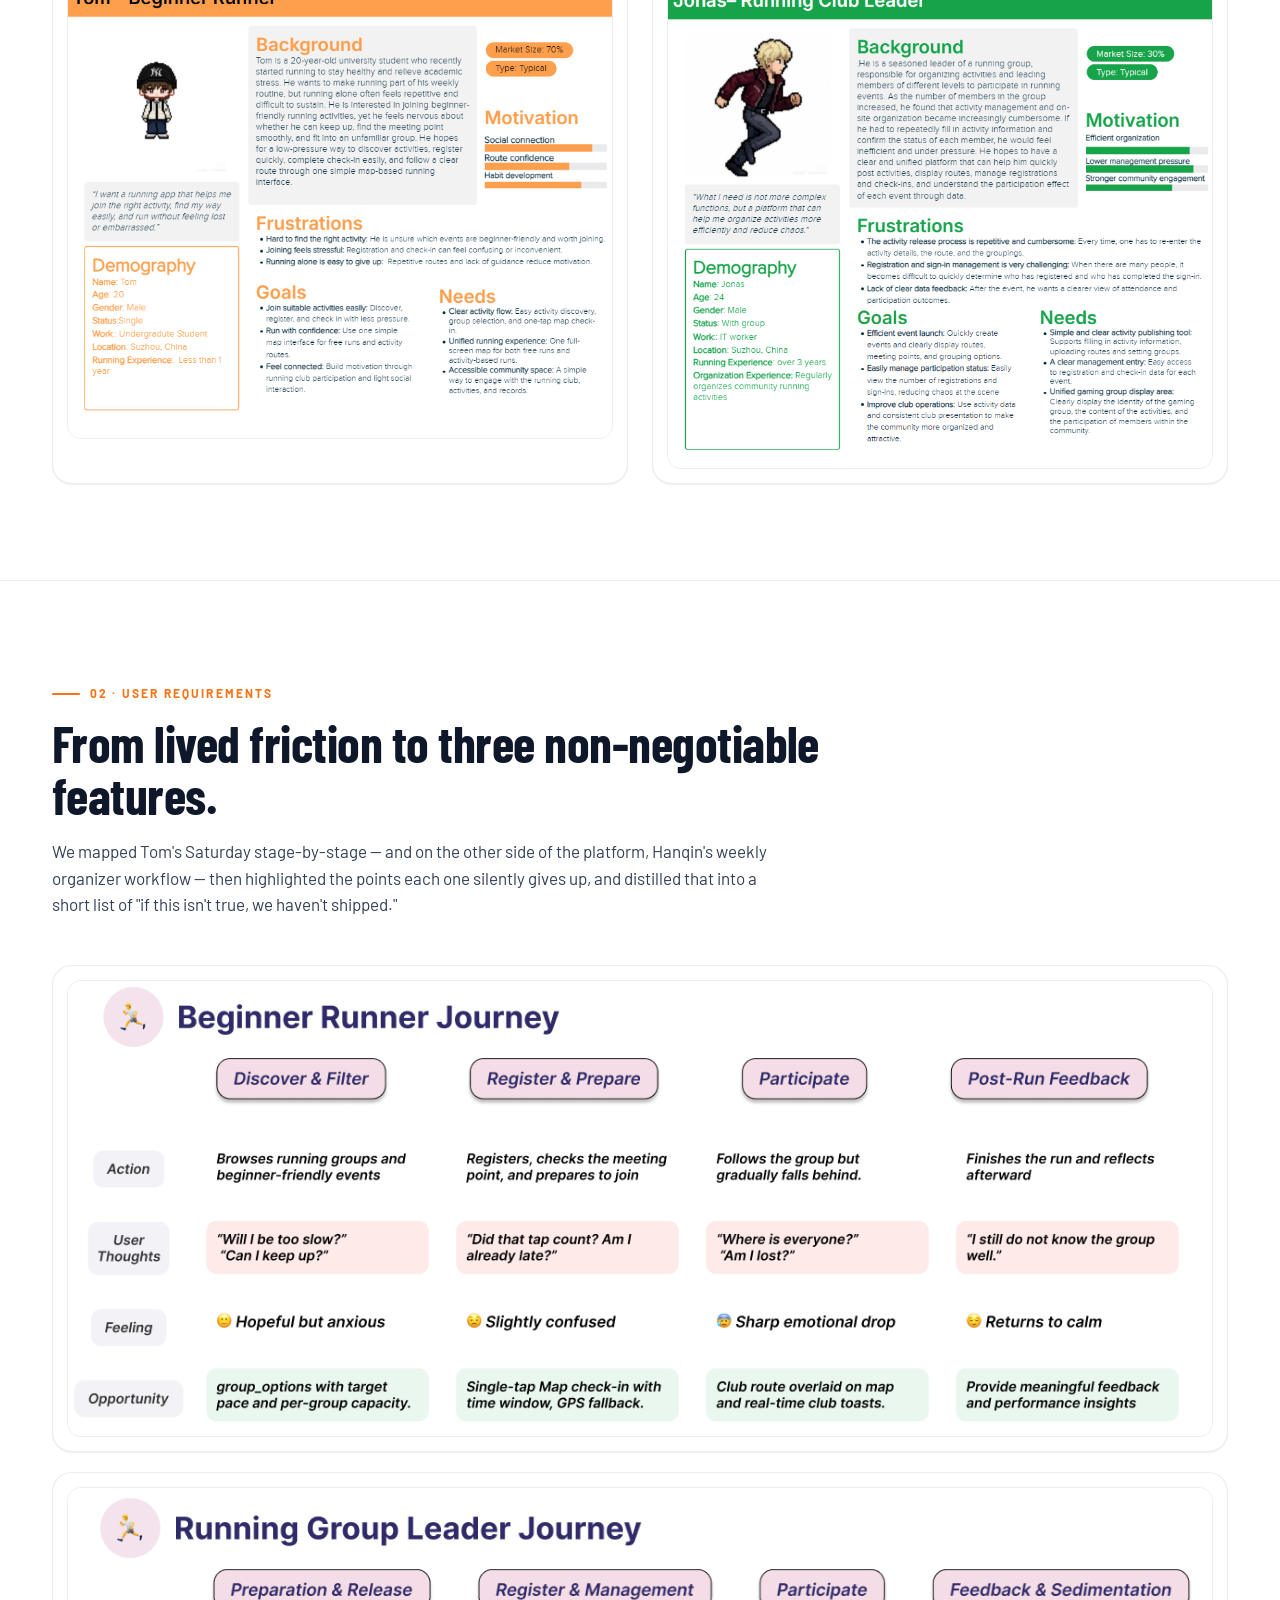
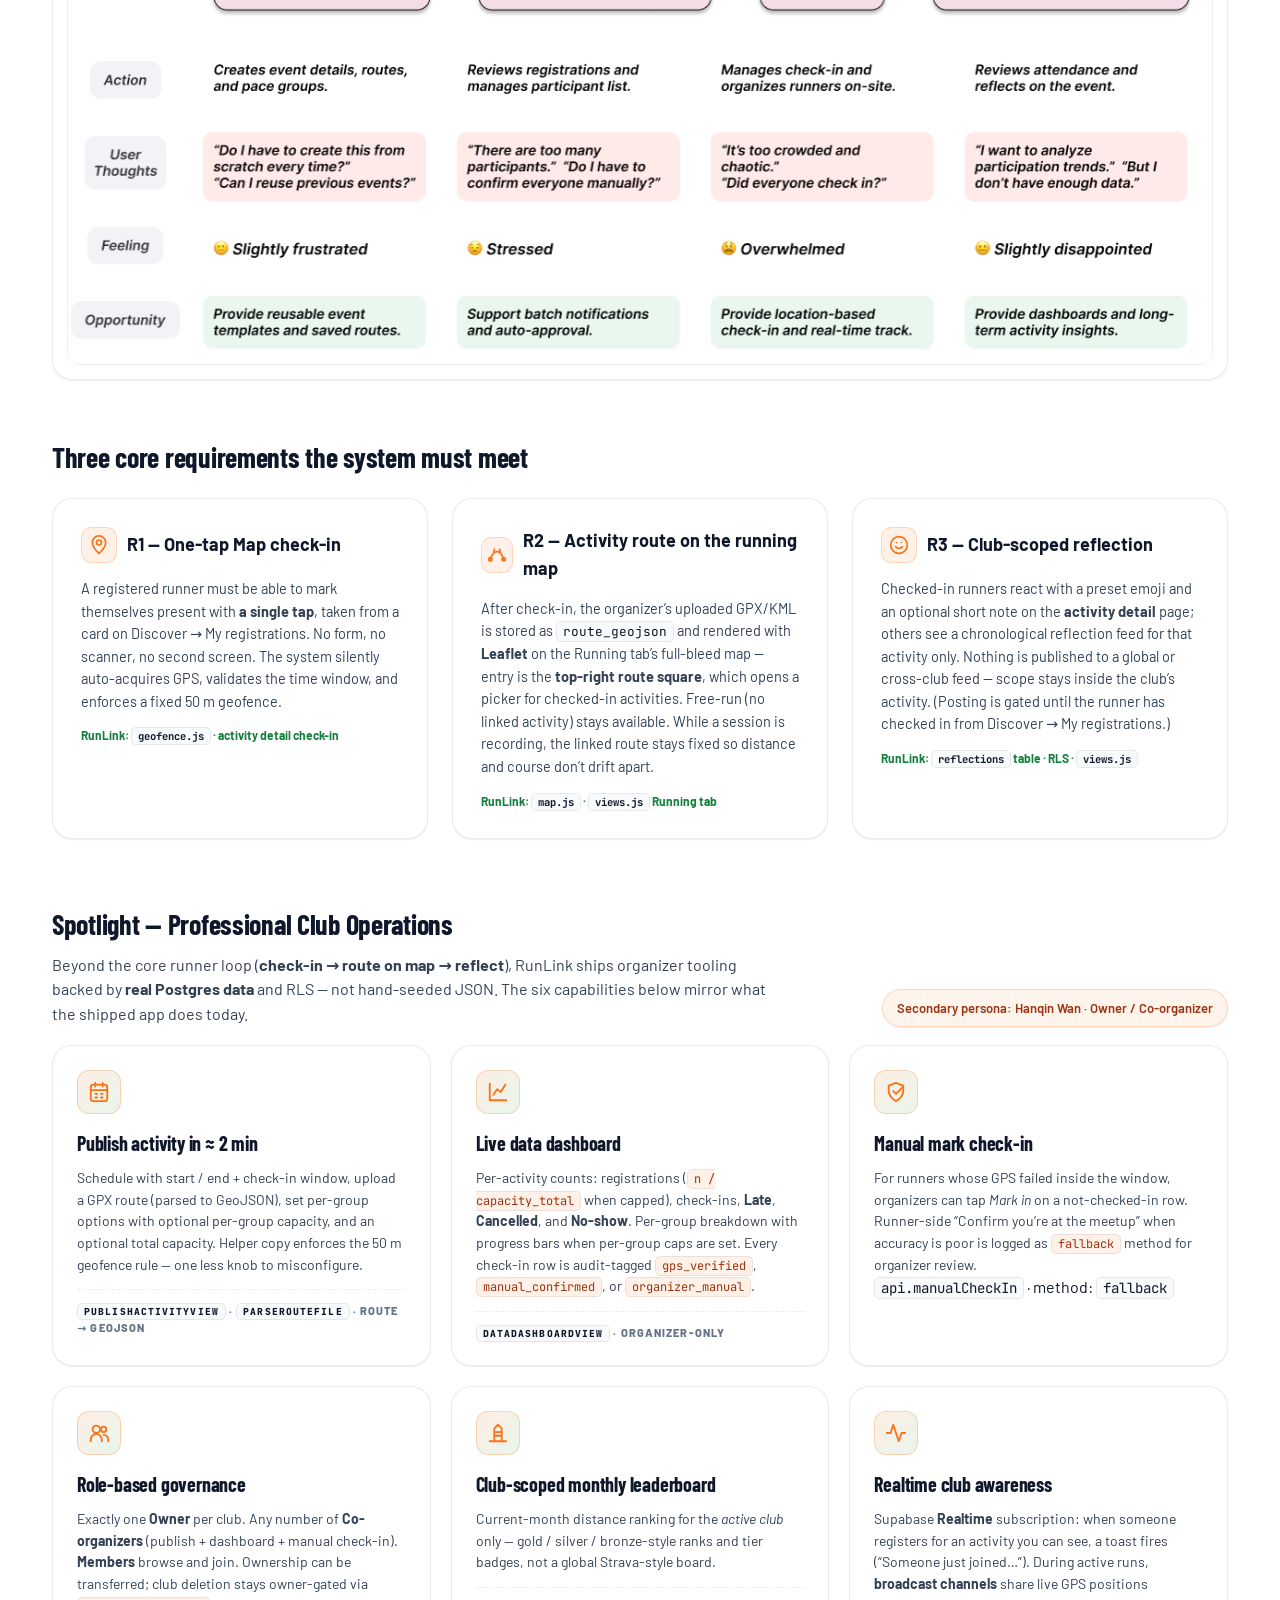
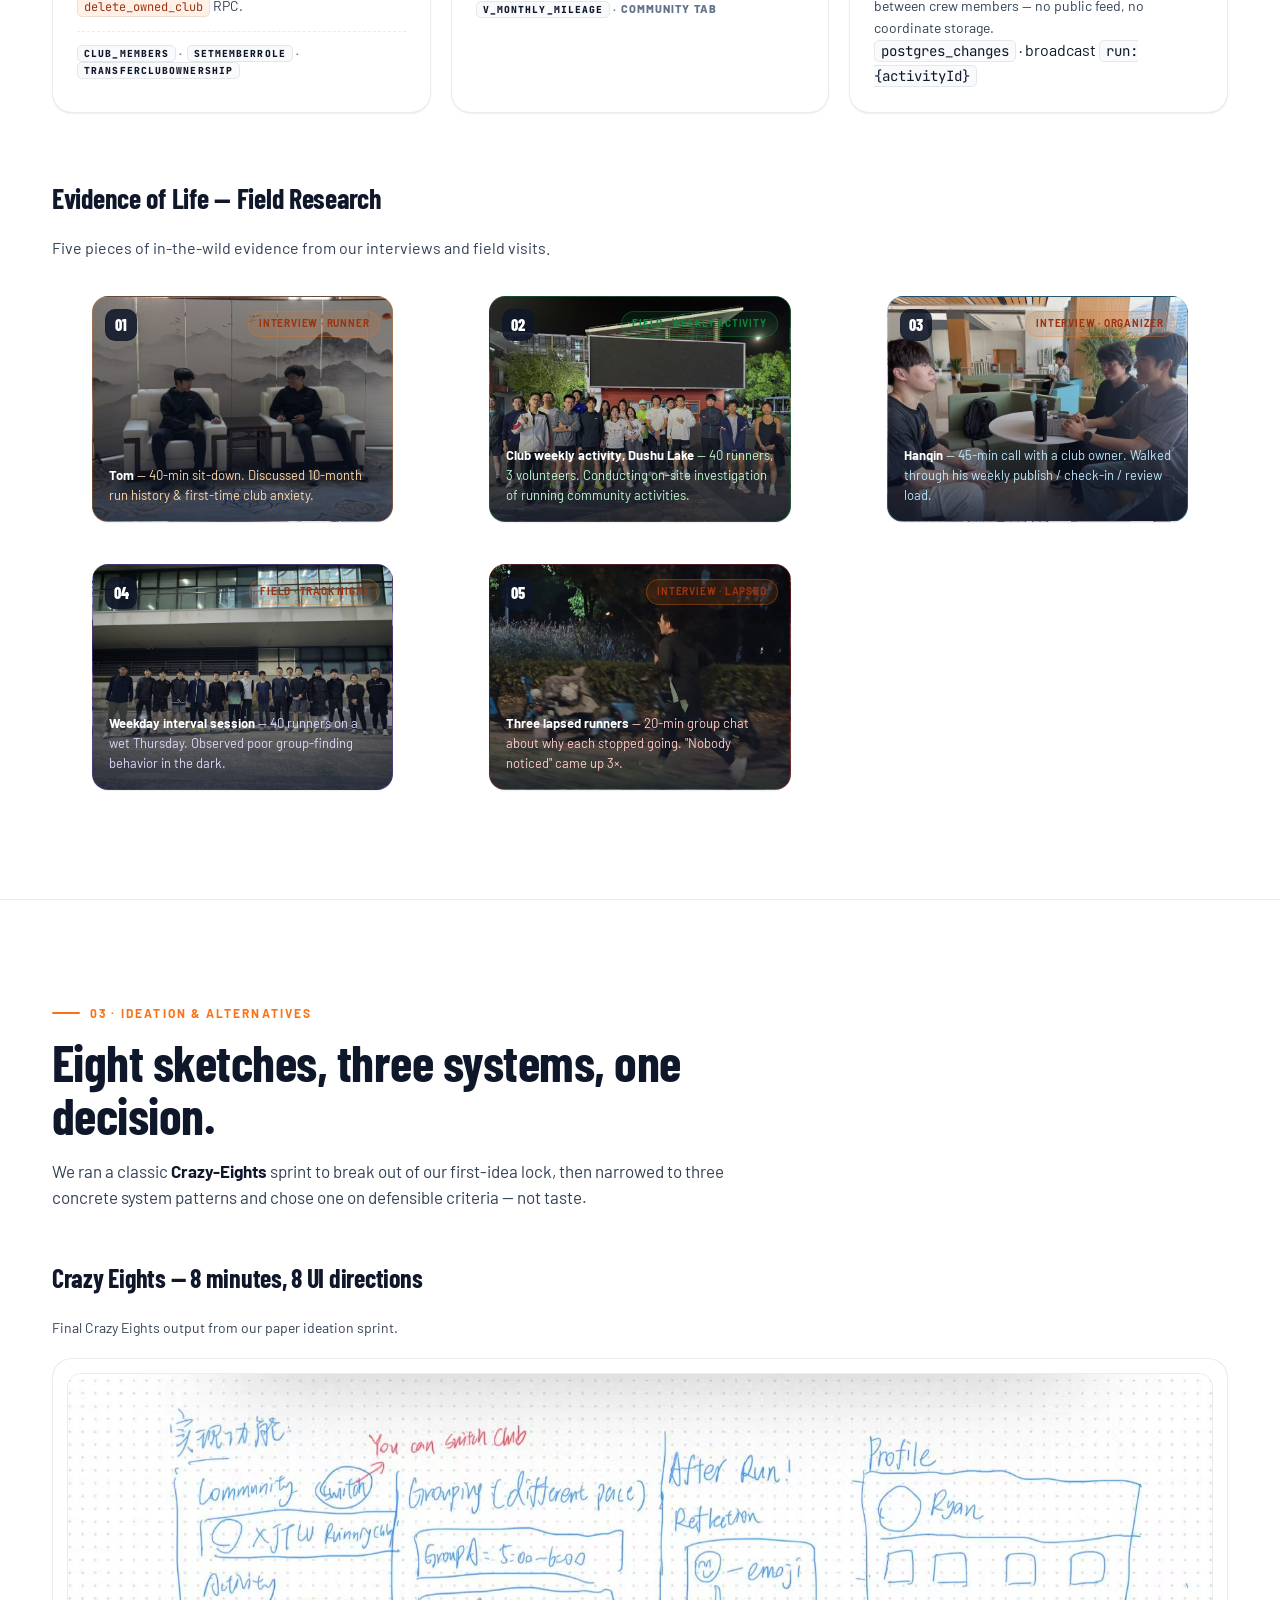
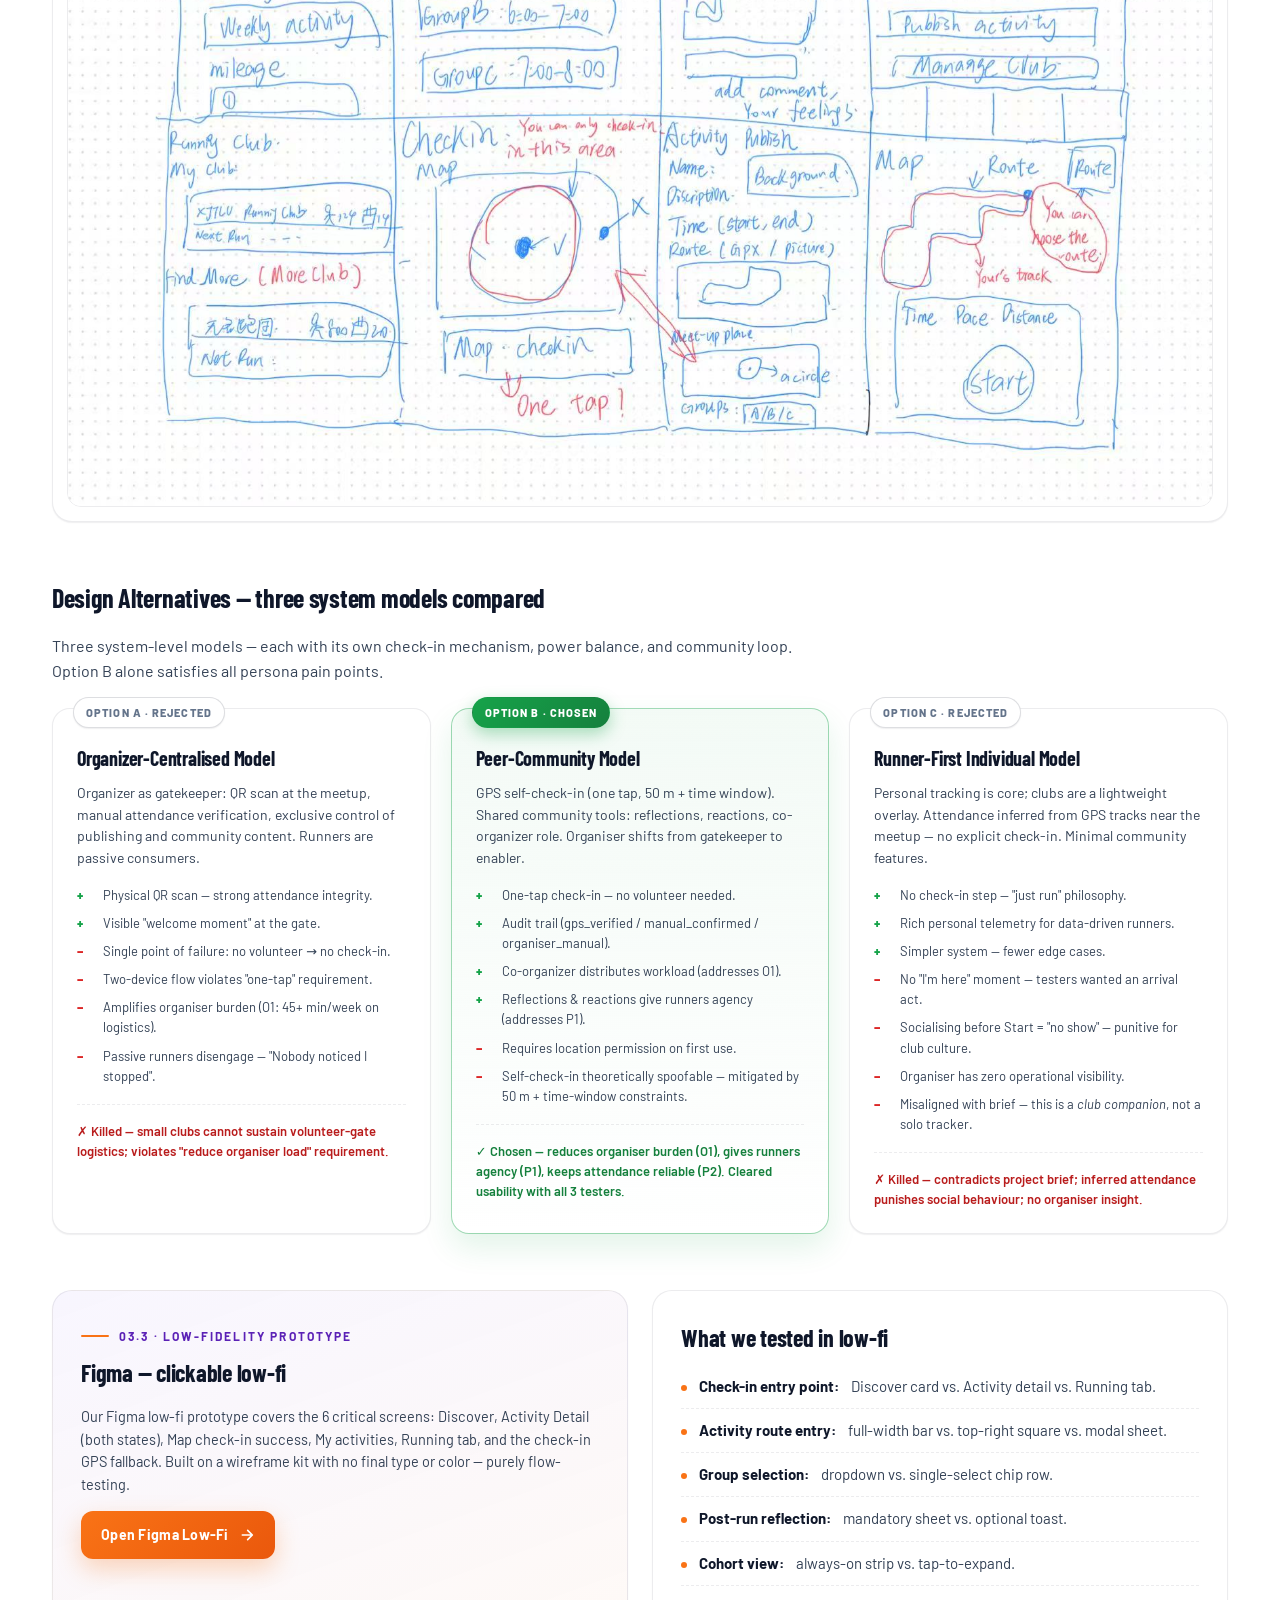
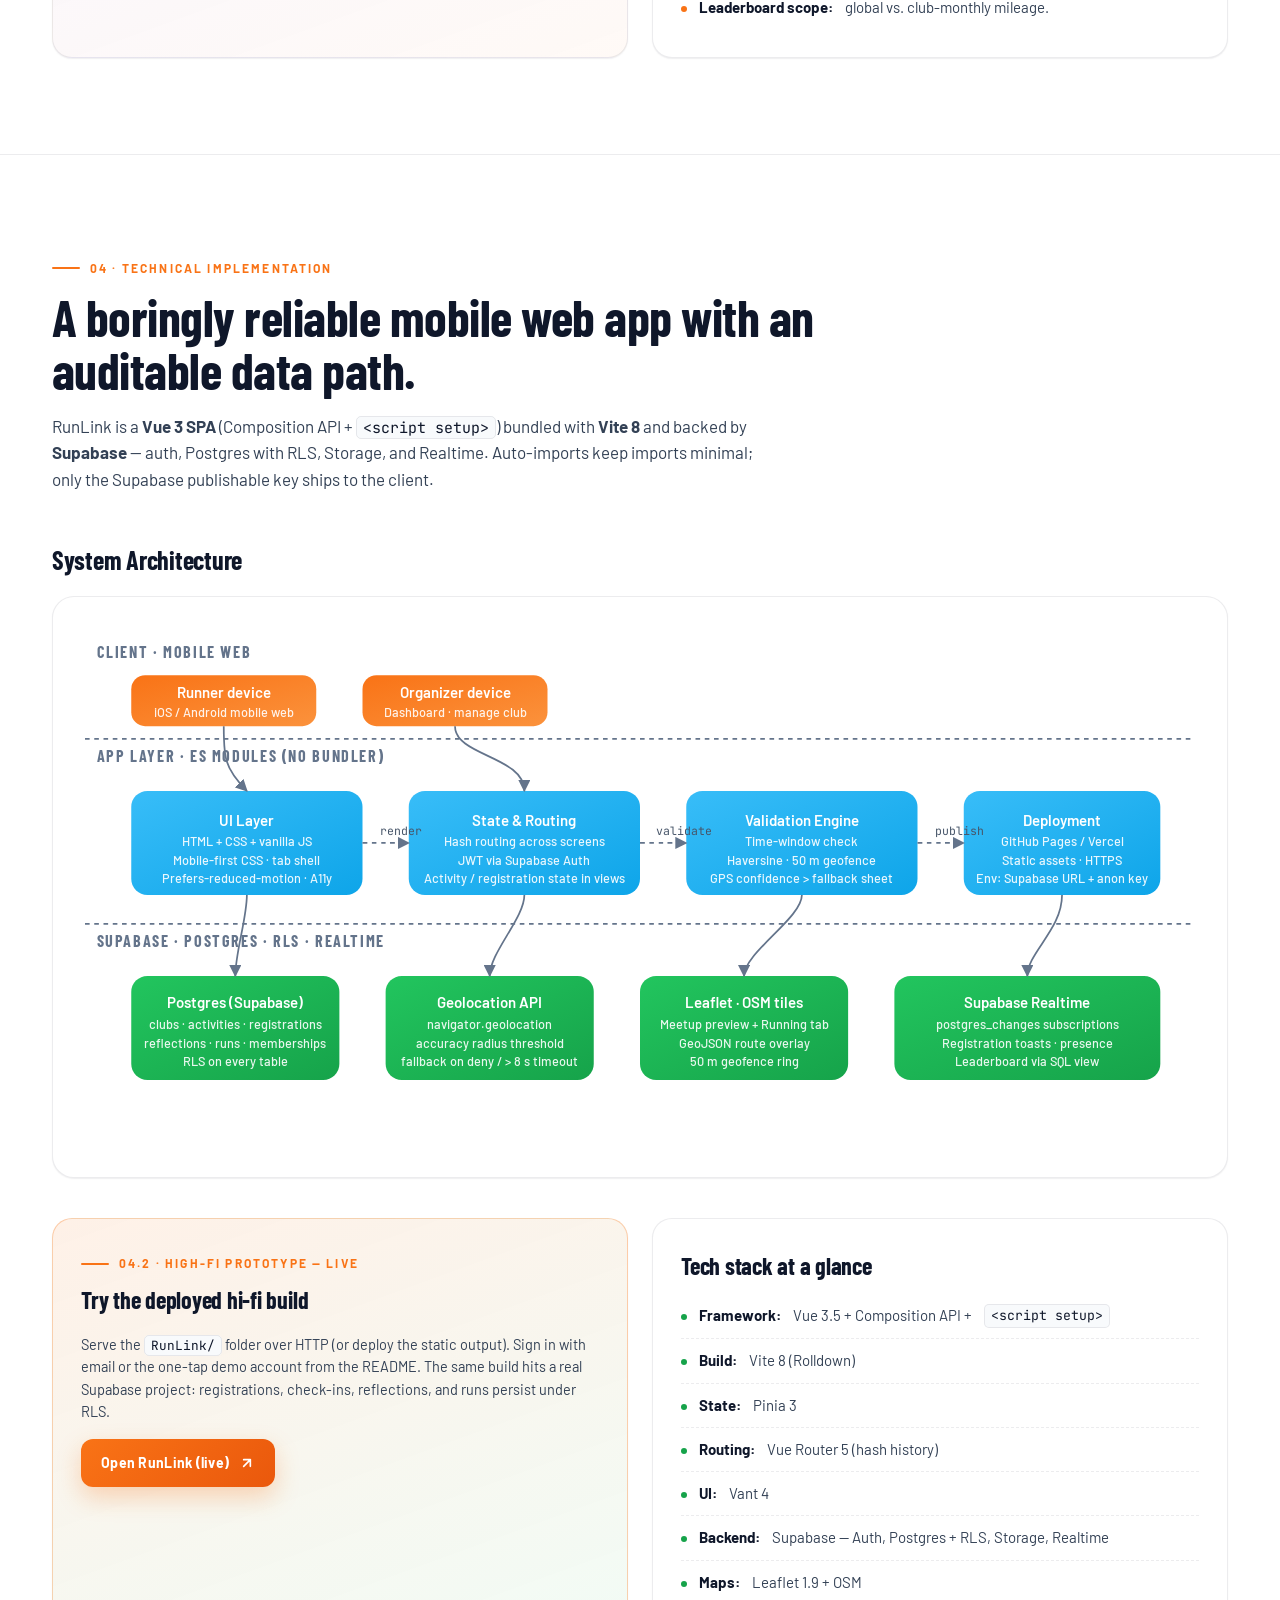
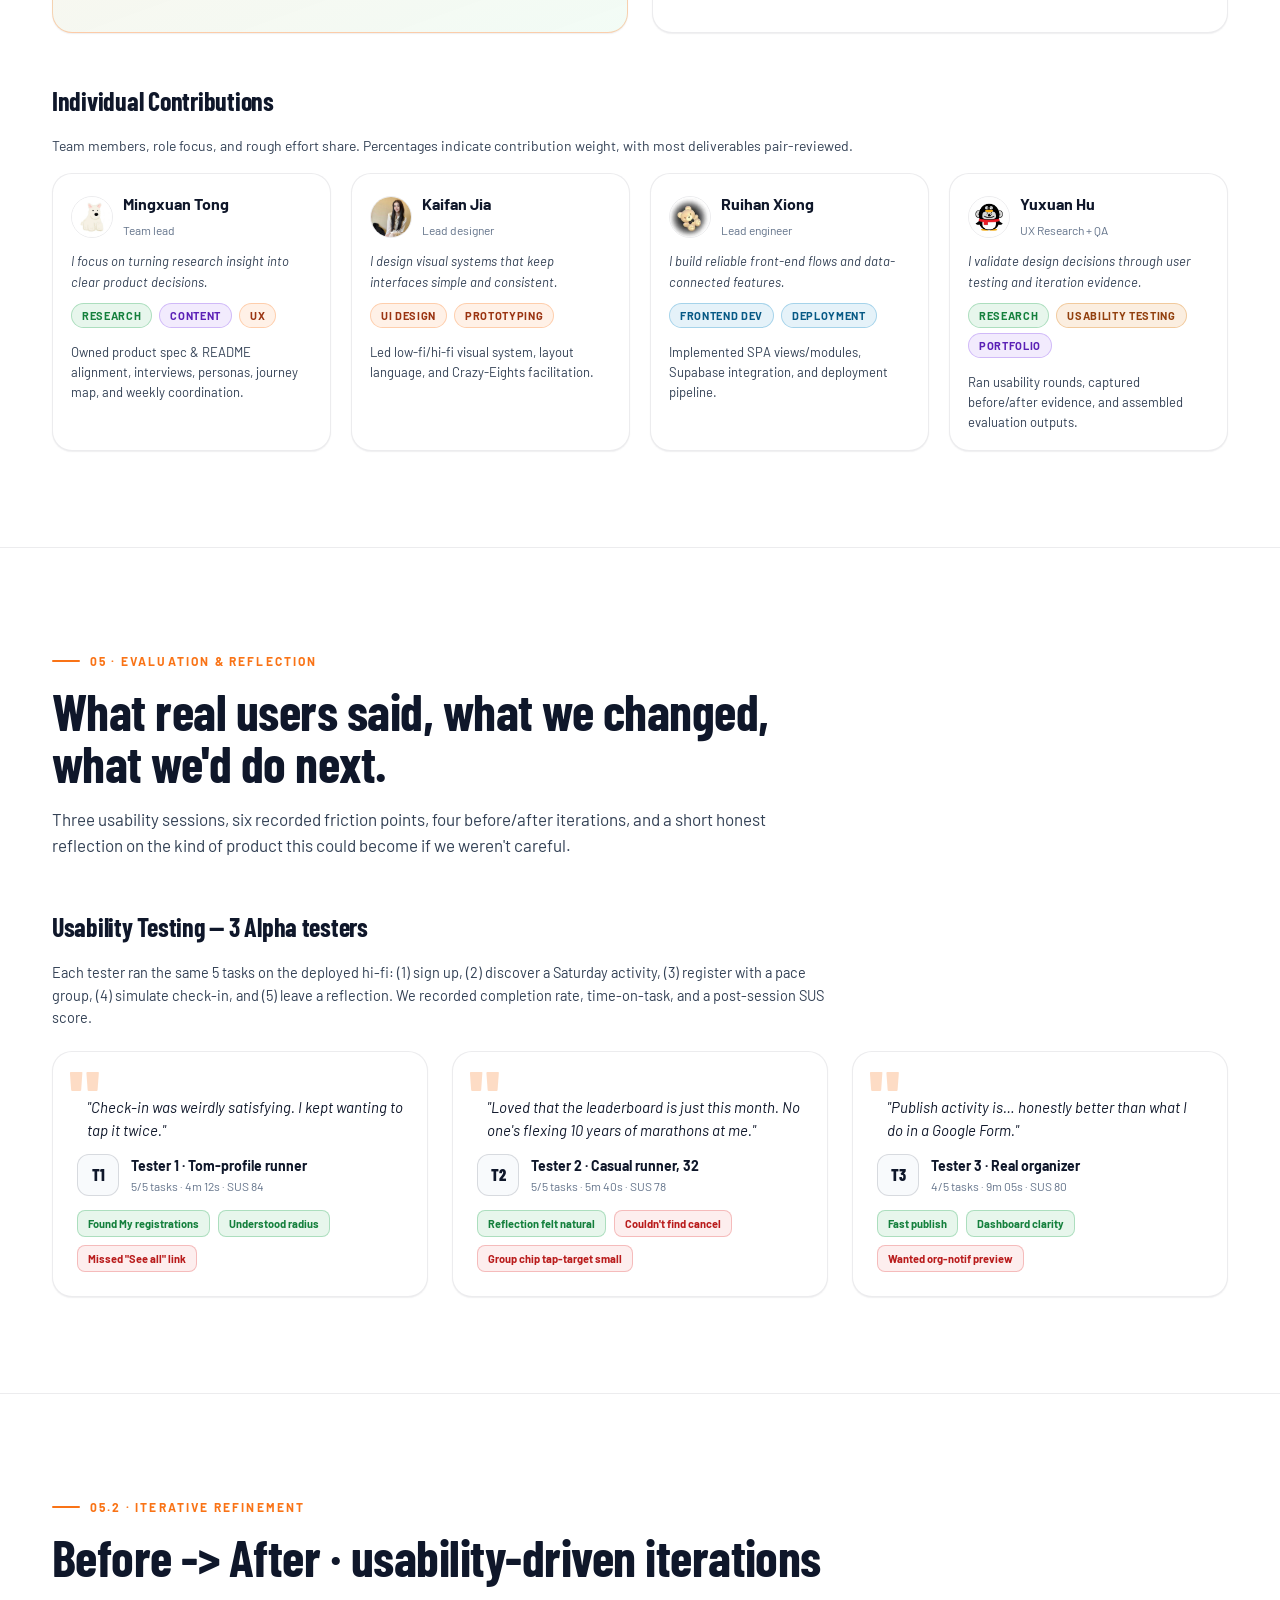
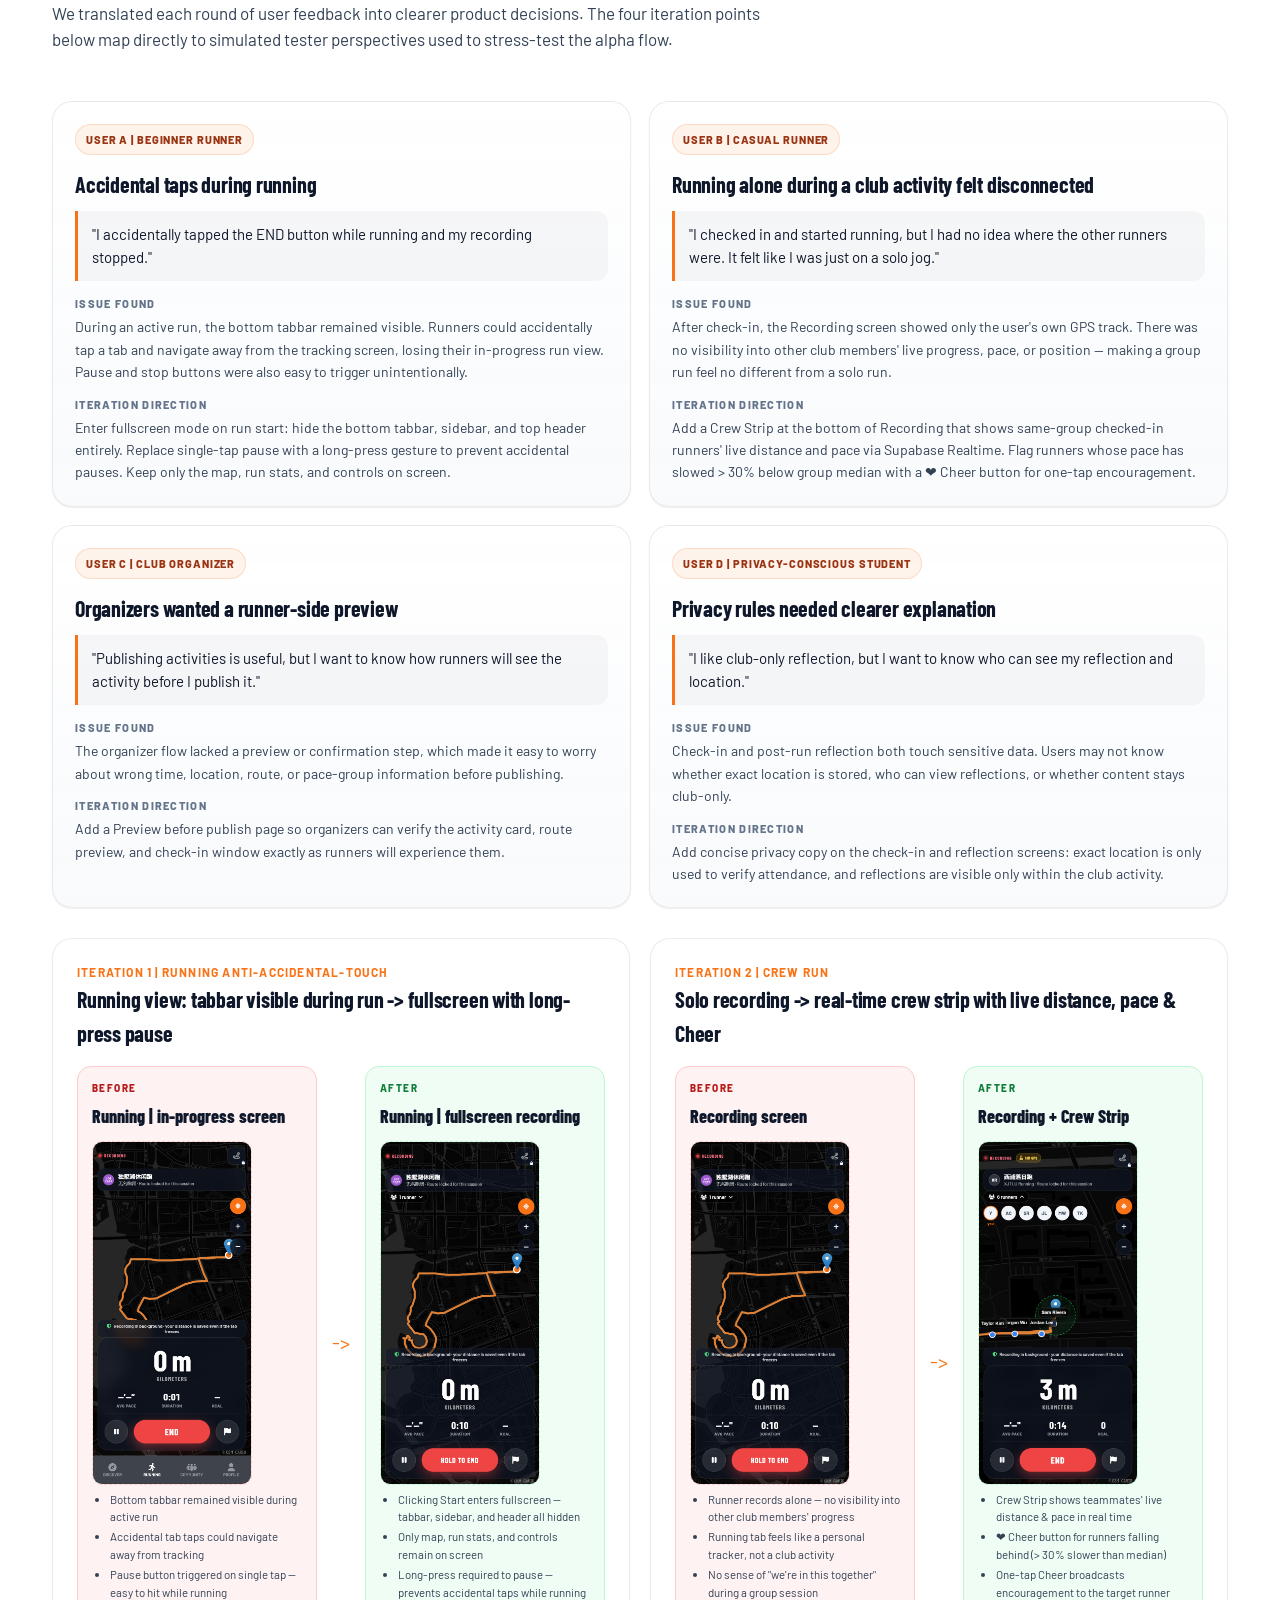
==== commit d6f91a07: "refine iteration layout and update iteration screenshots" ====
--- a/index.html
+++ b/index.html
@@ -512,7 +512,8 @@
   .score-row .tag.bad { background: rgba(220,38,38,0.08); color: #B91C1C; border-color: rgba(220,38,38,0.25); }
 
   /* Before/After */
-  .ba-grid { display: grid; grid-template-columns: 1fr; gap: 20px; align-items: start; }
+  .ba-grid { display: grid; grid-template-columns: repeat(2, 1fr); gap: 20px; }
+  @media (max-width: 900px) { .ba-grid { grid-template-columns: 1fr; } }
   .ba-card {
     background: var(--surface); border: 1px solid var(--line); border-radius: 20px; padding: 24px;
     box-shadow: var(--shadow-sm);
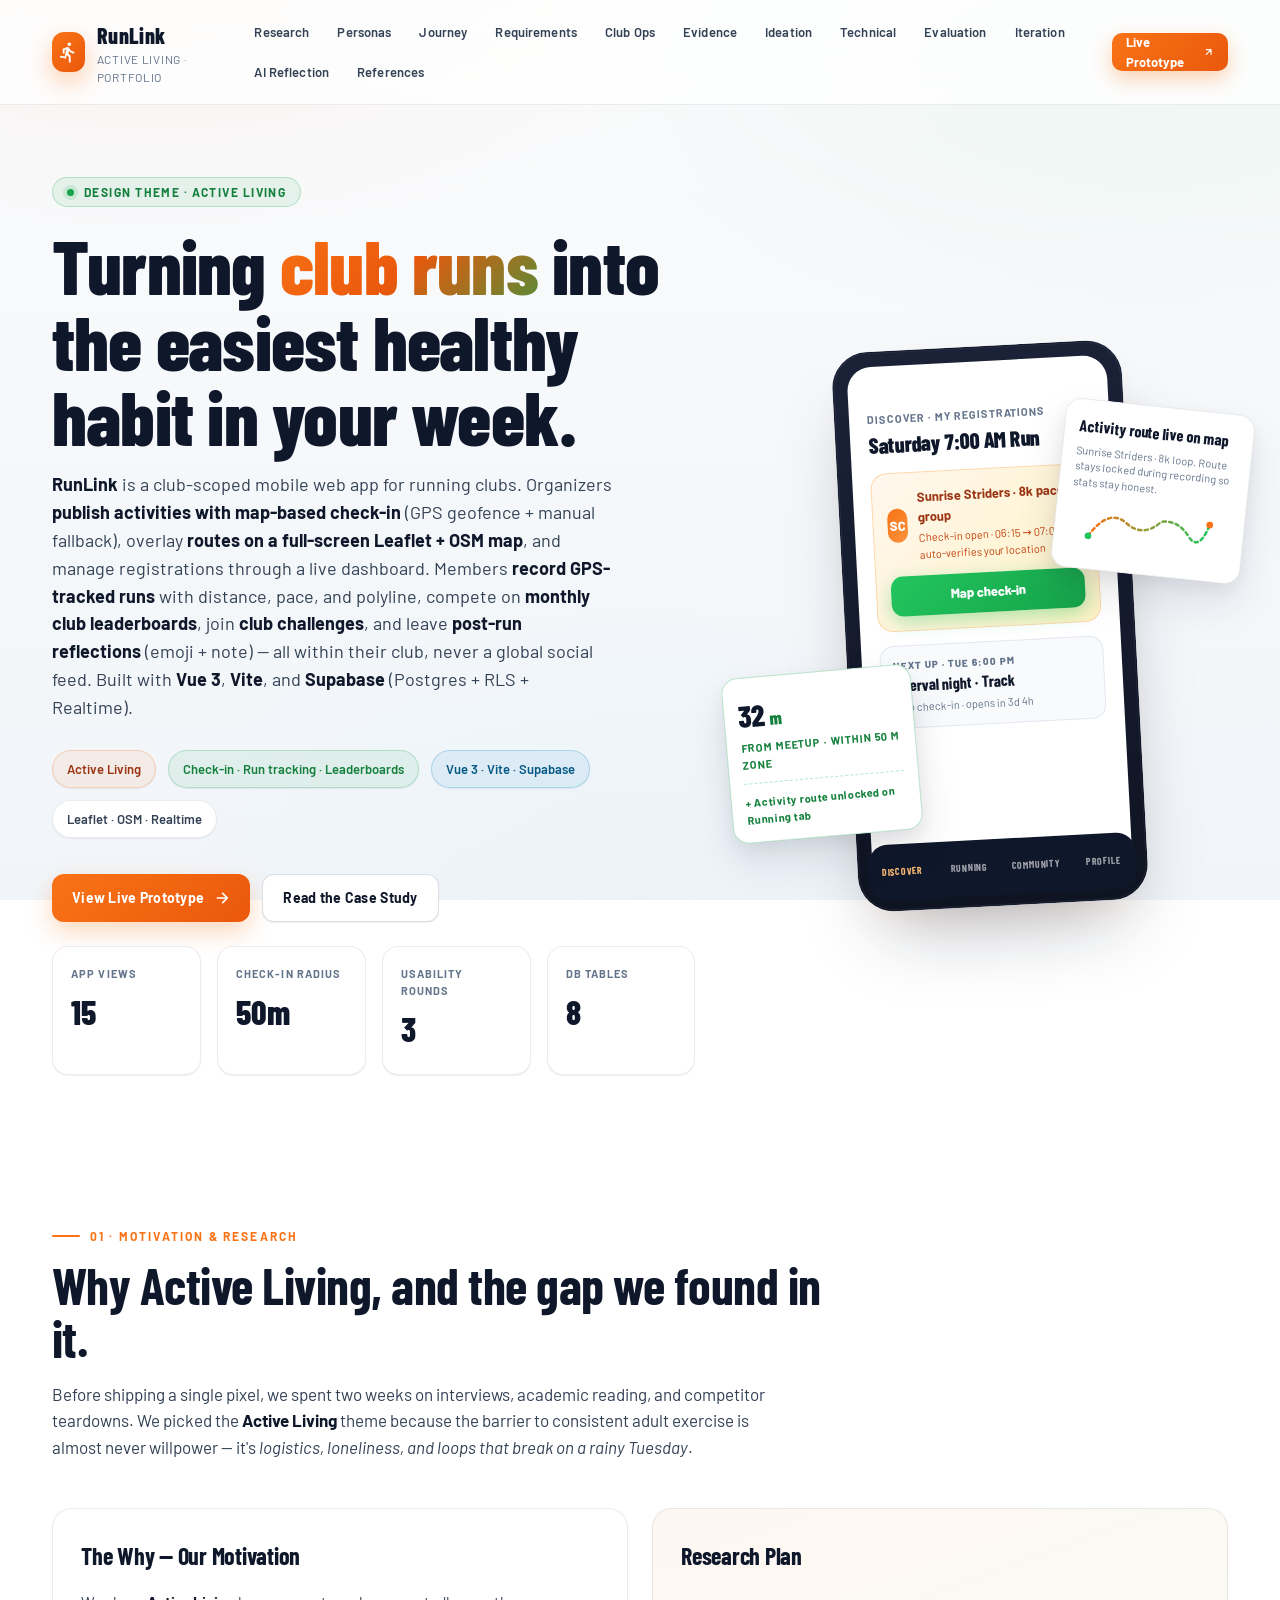
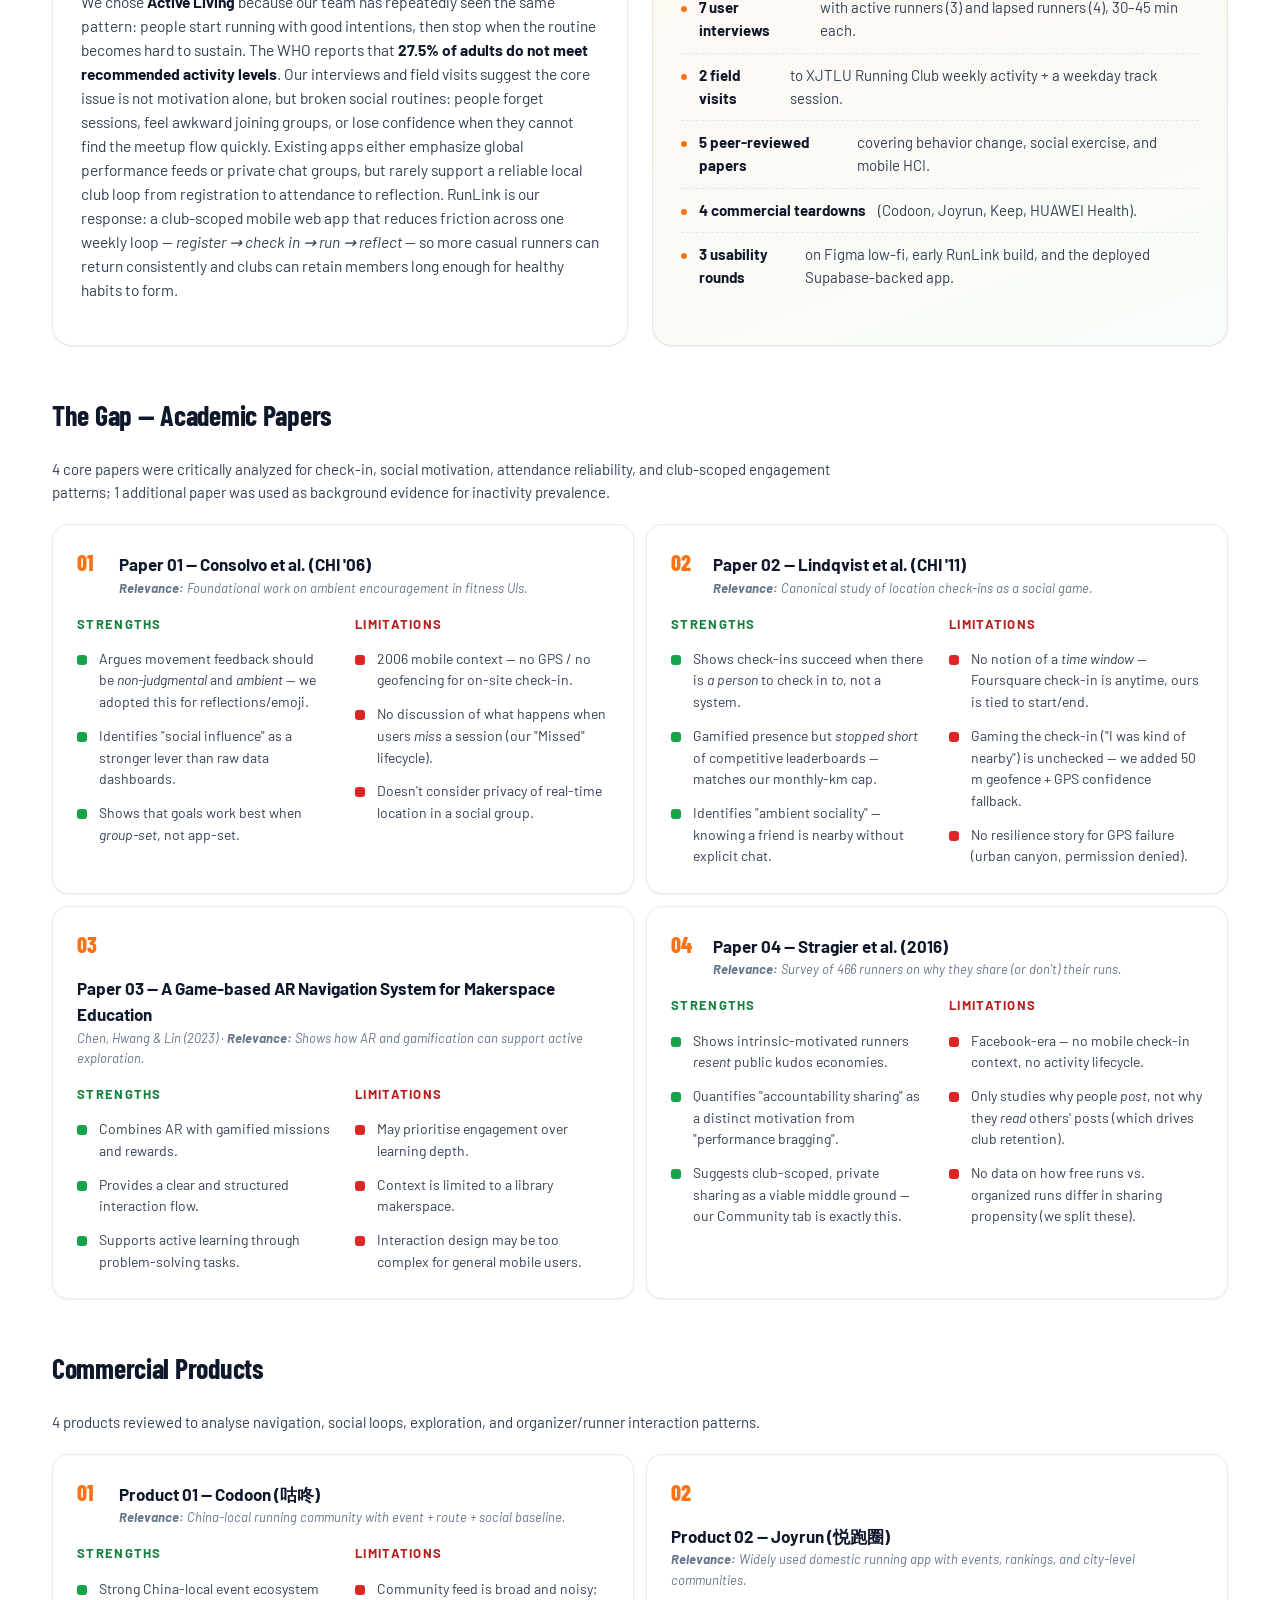
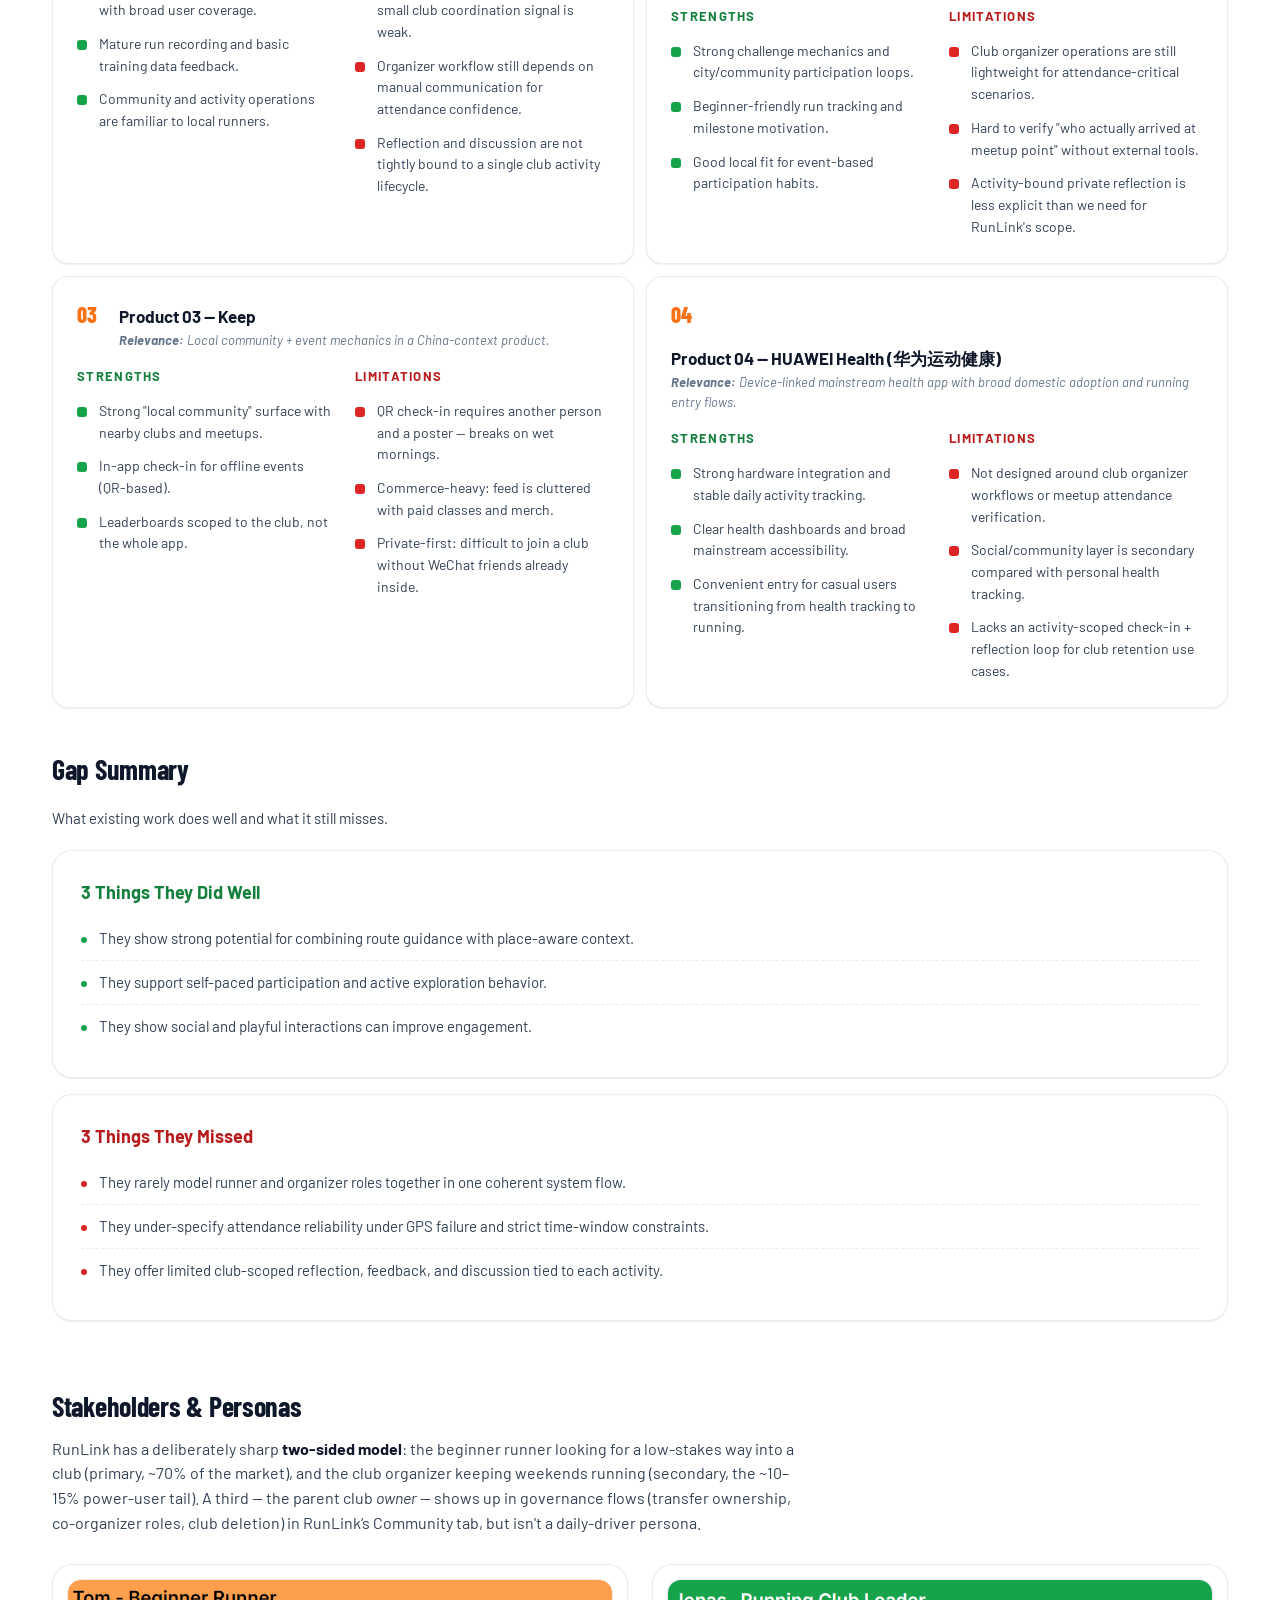
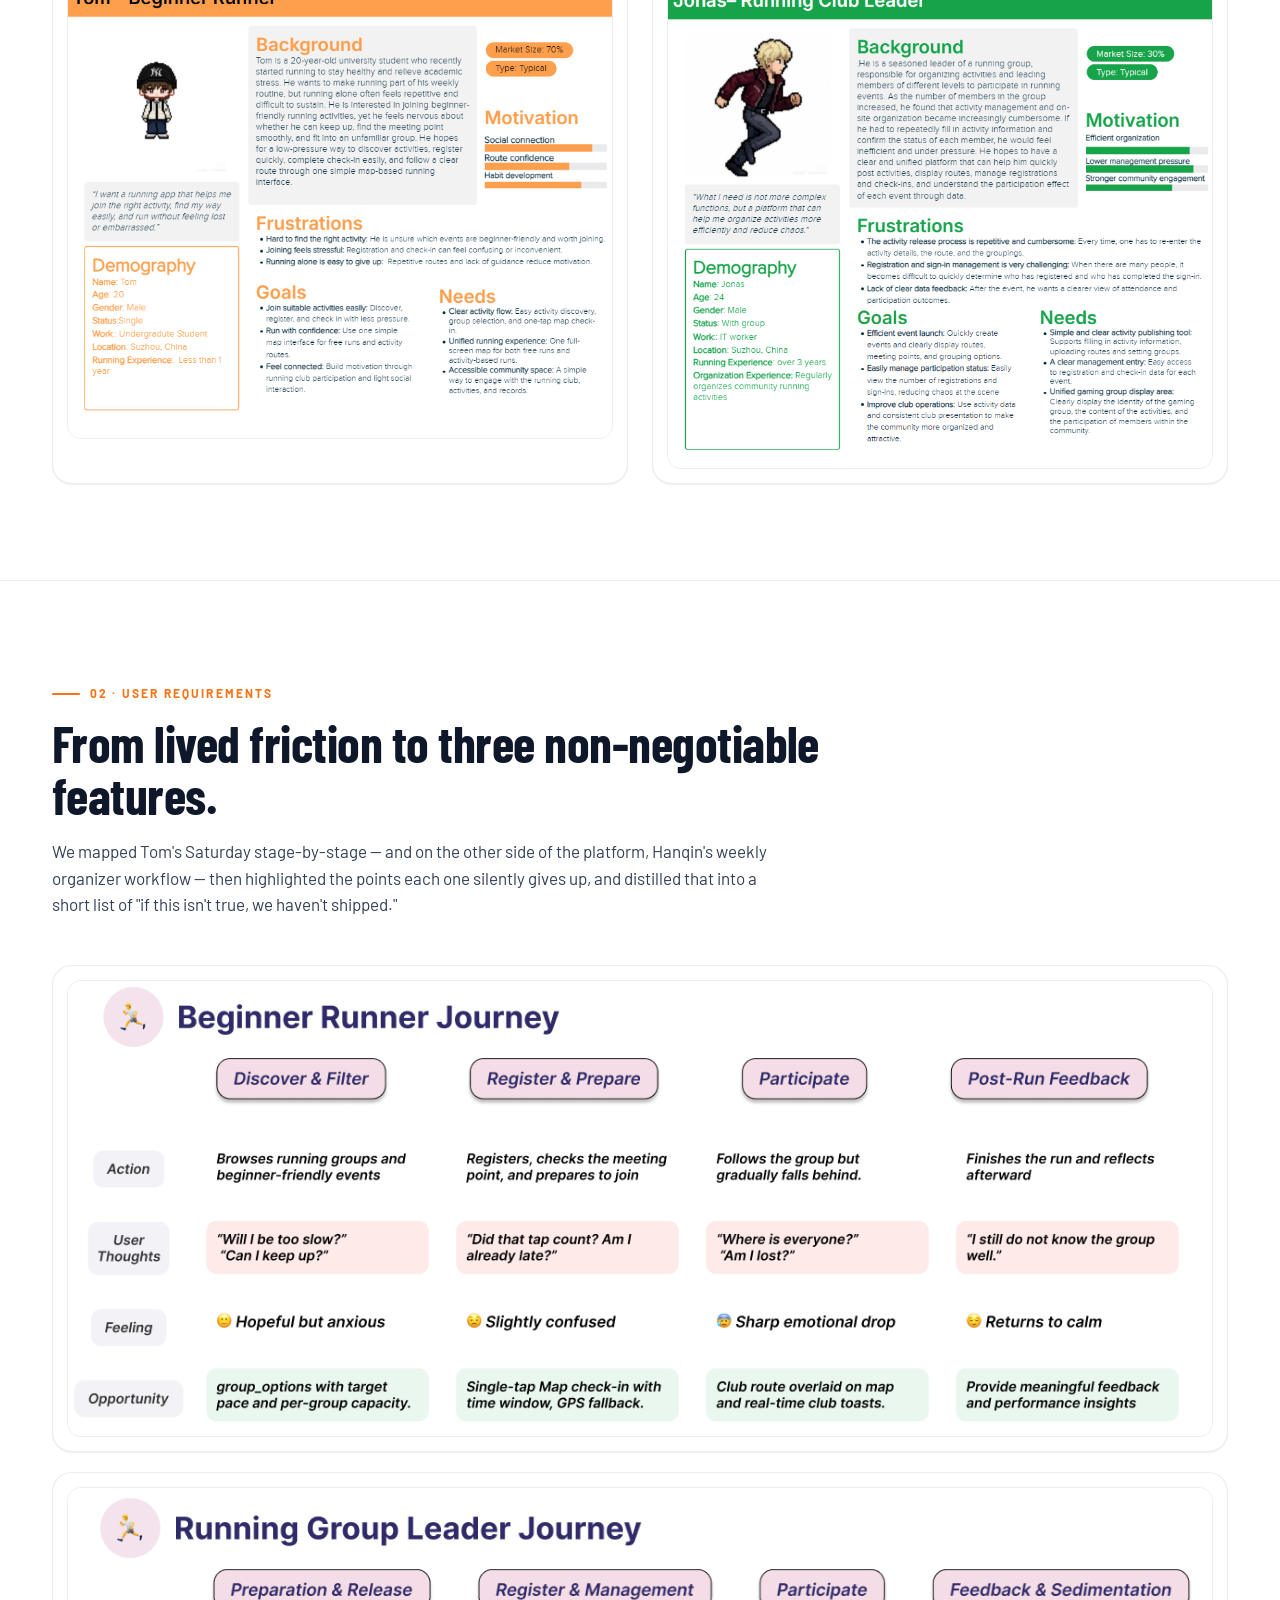
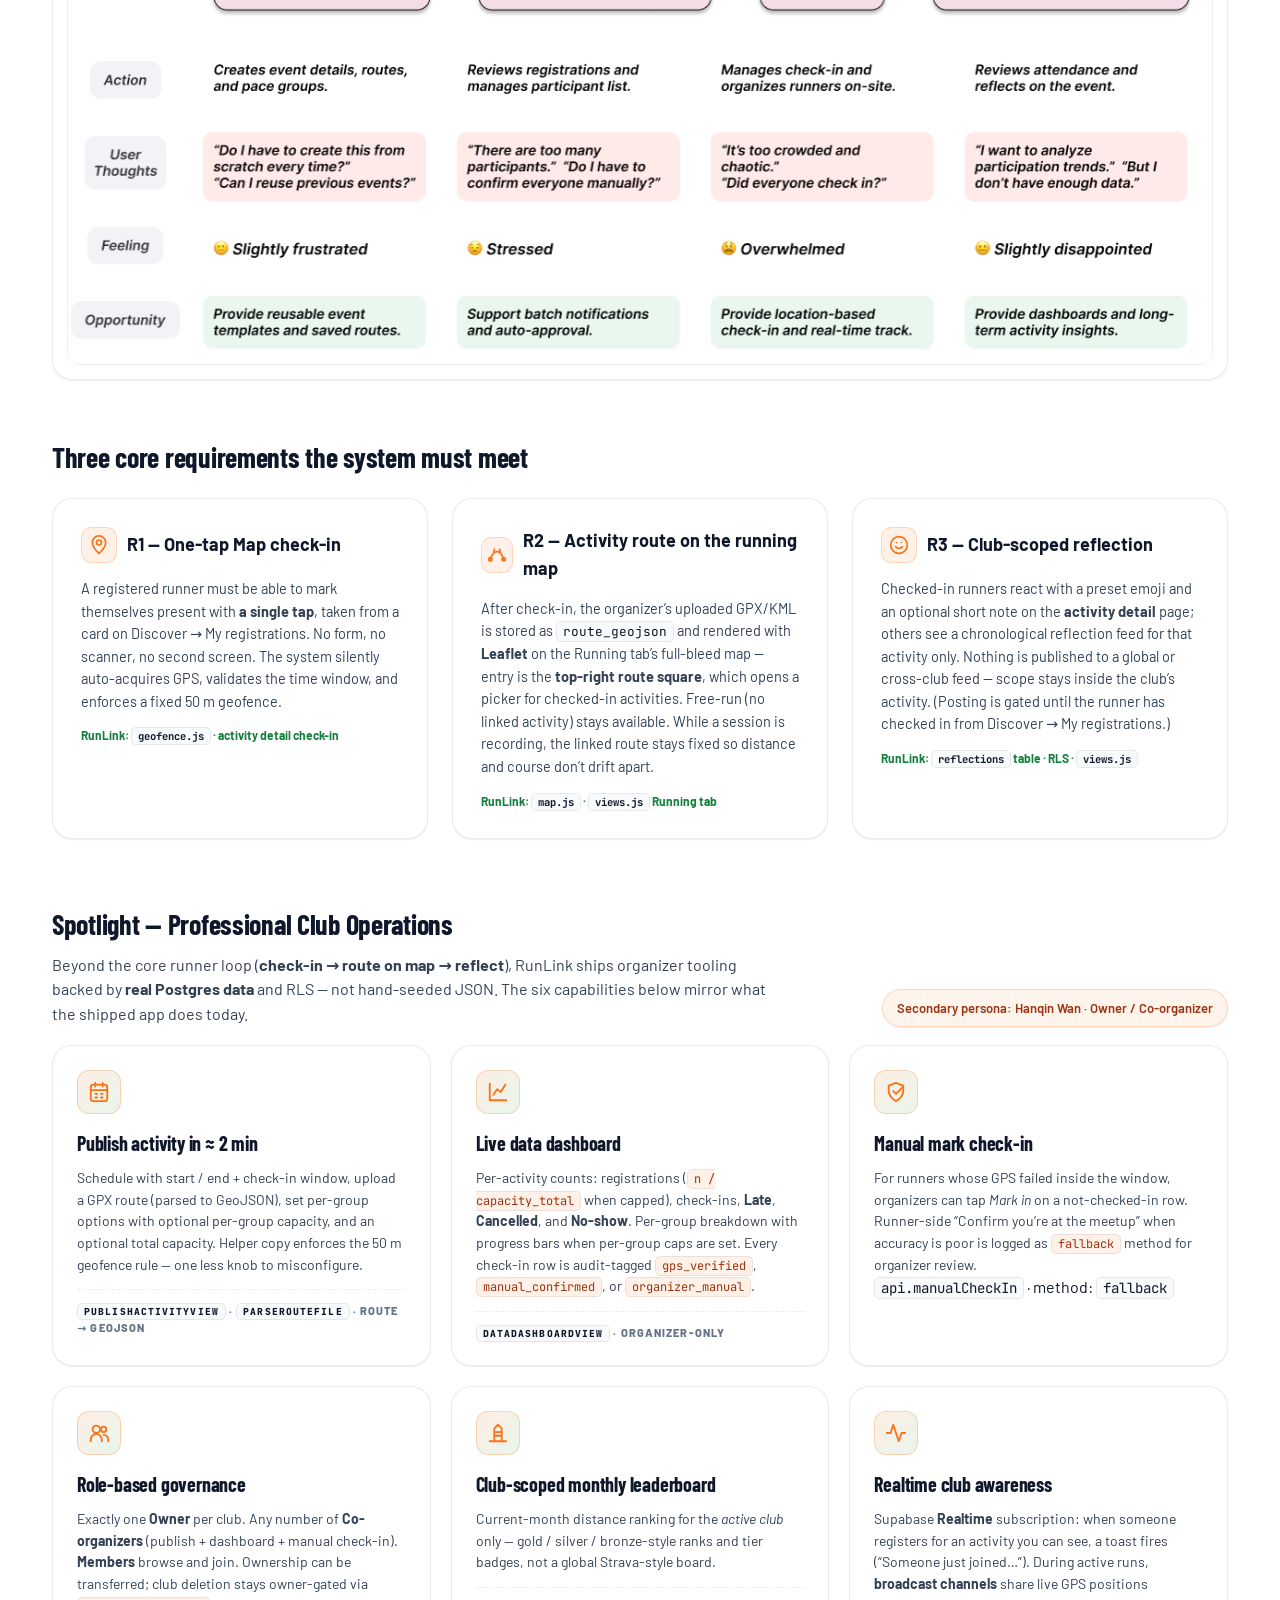
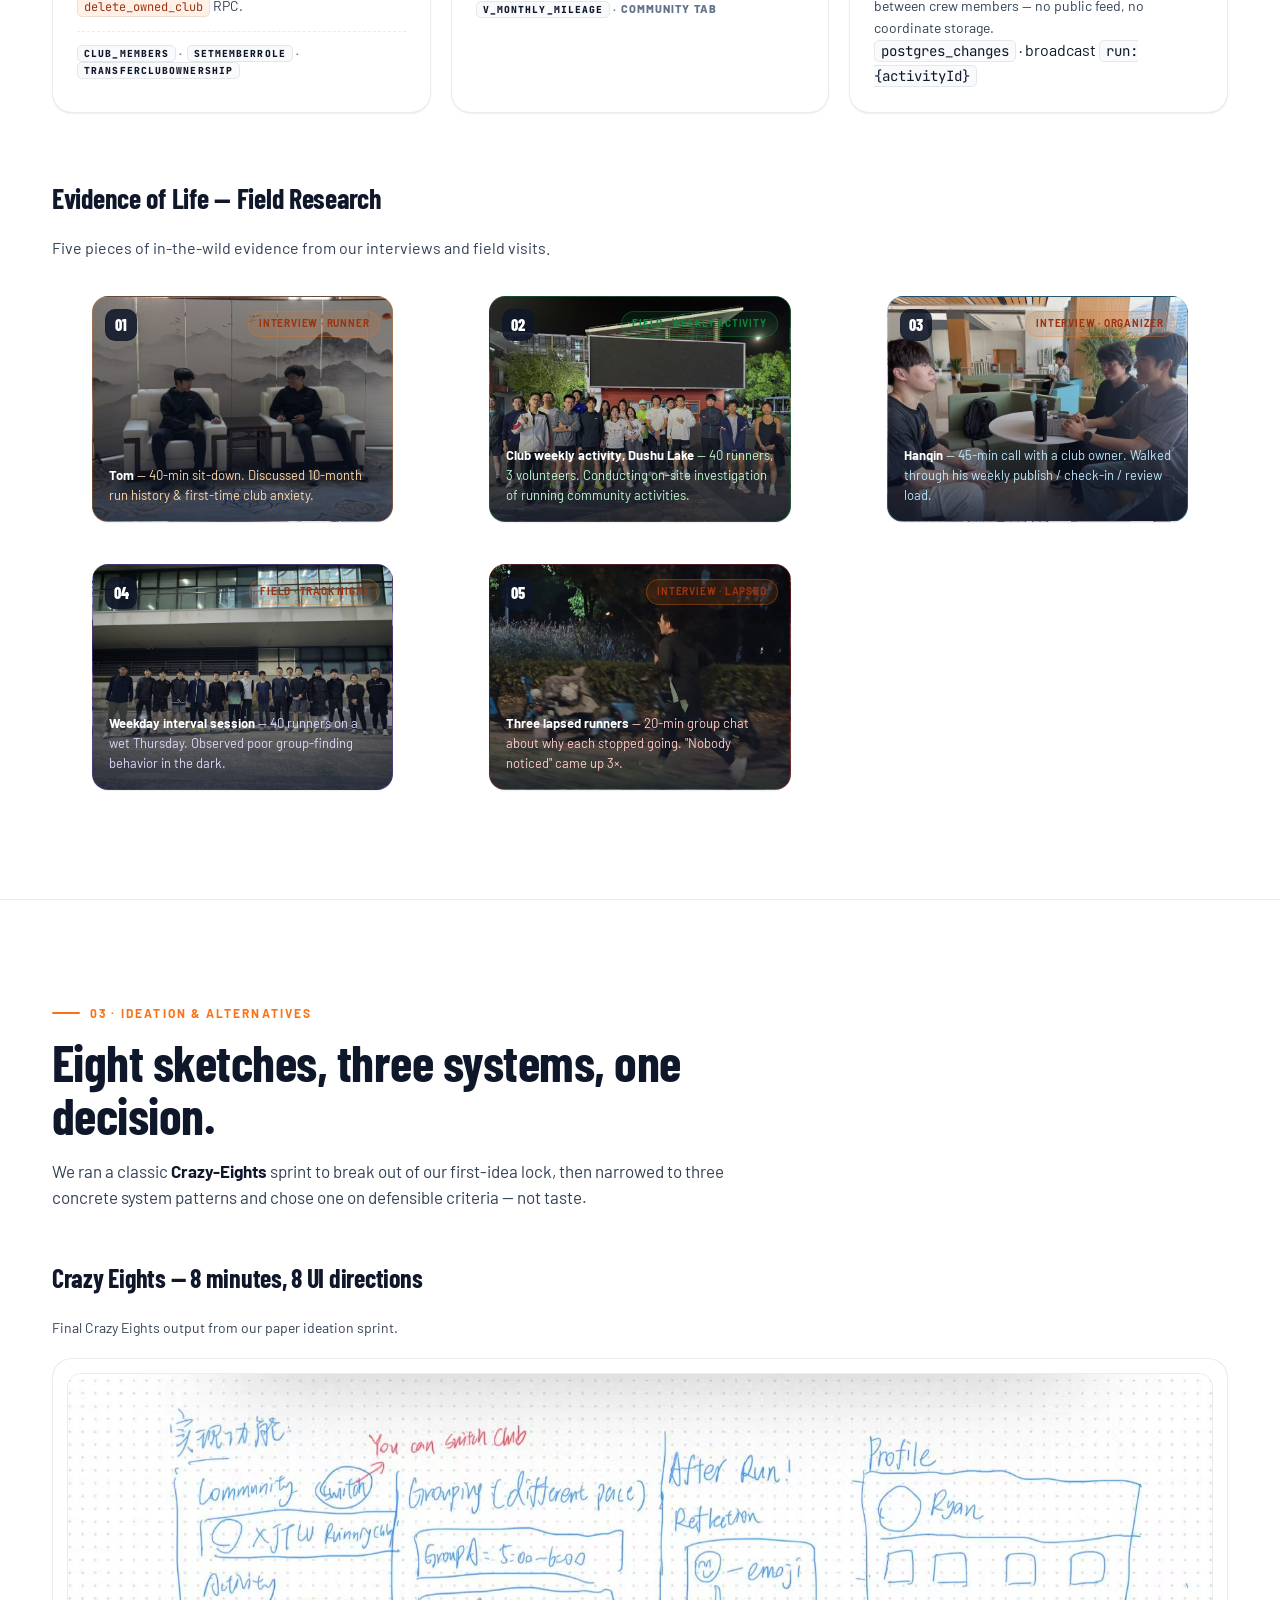
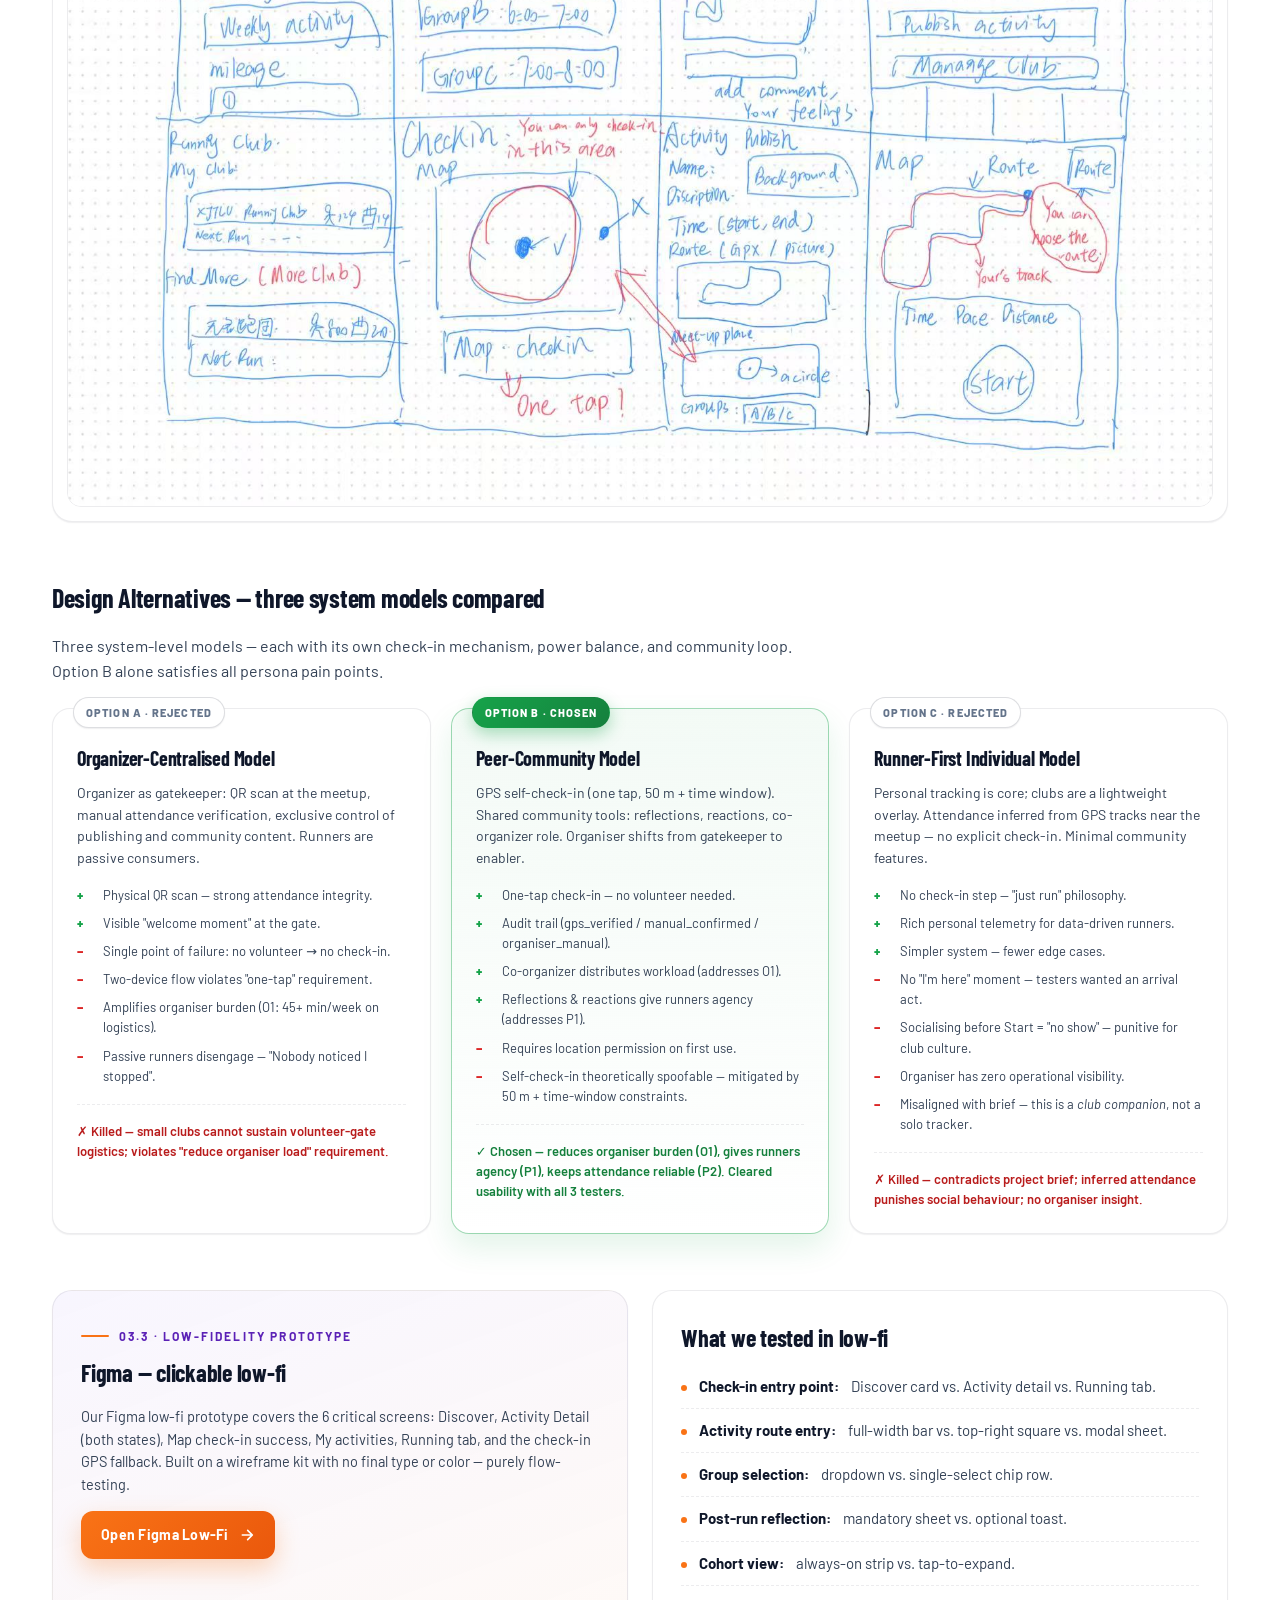
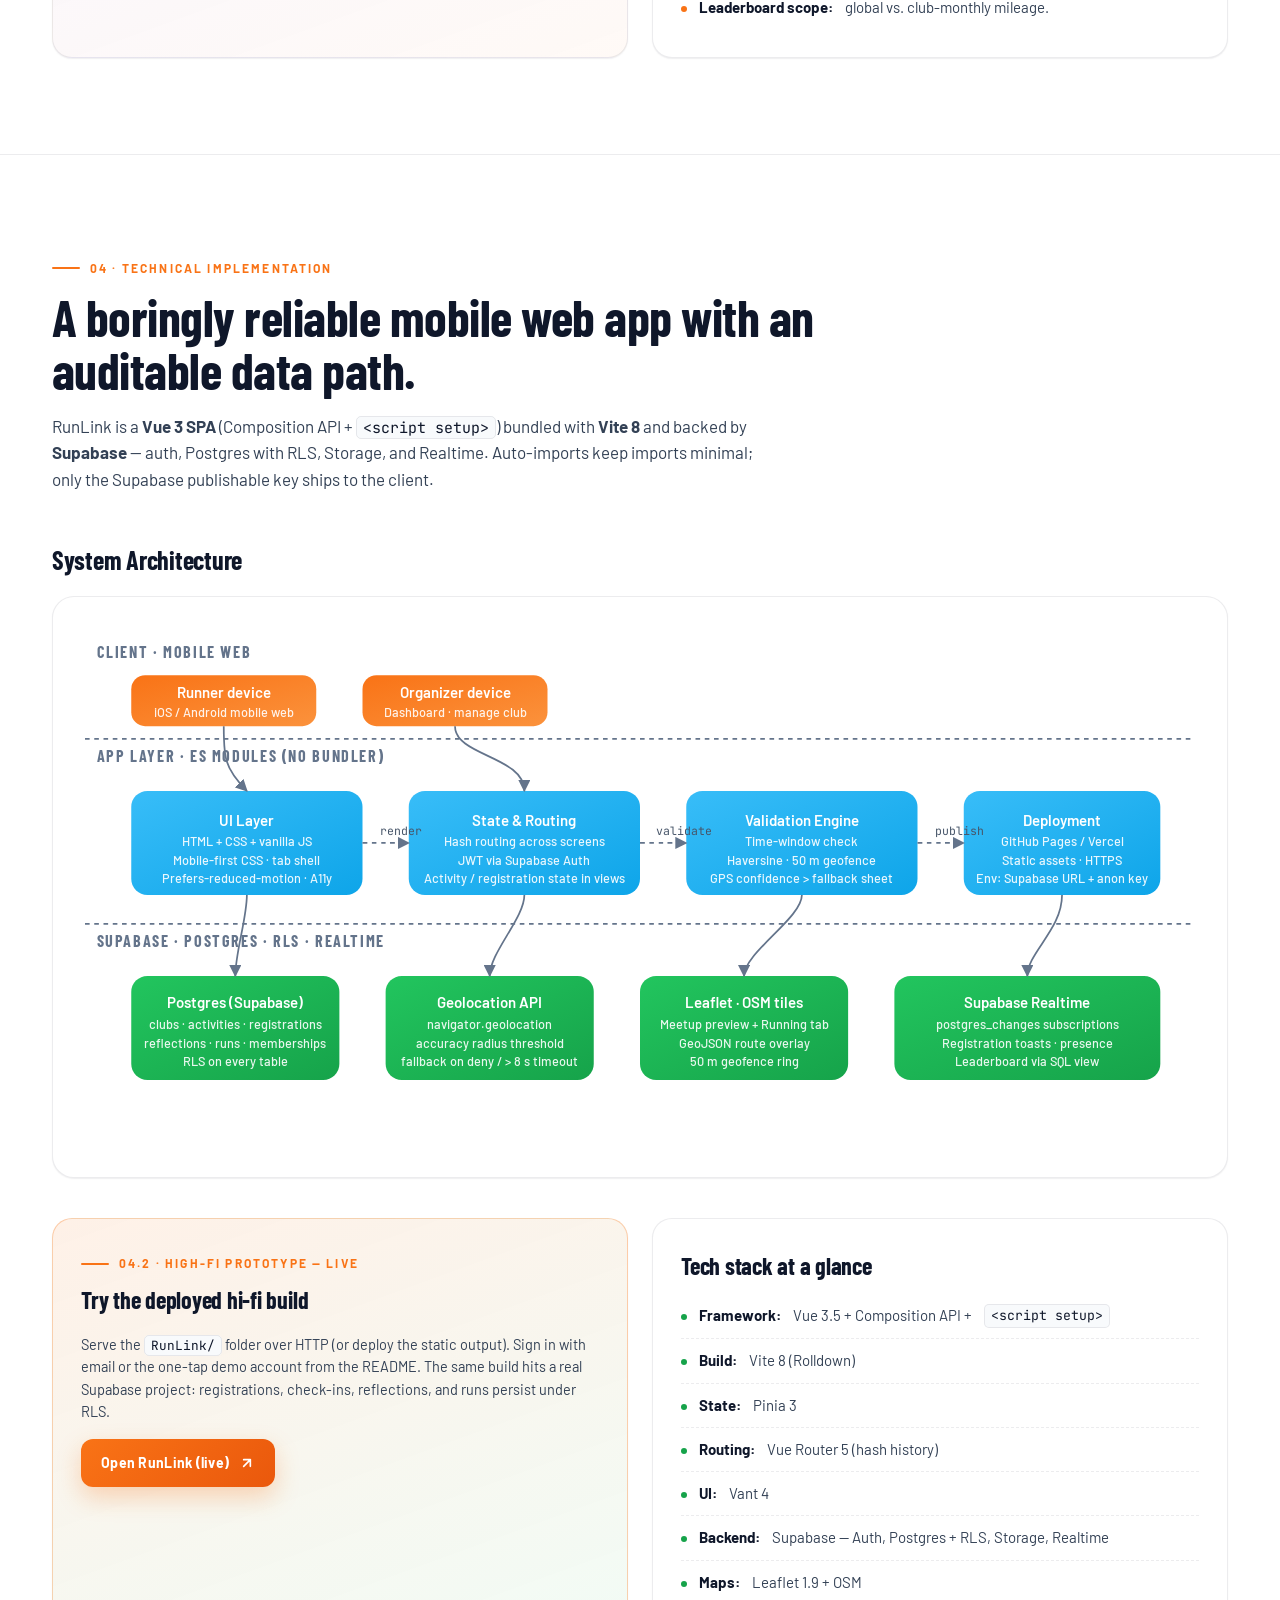
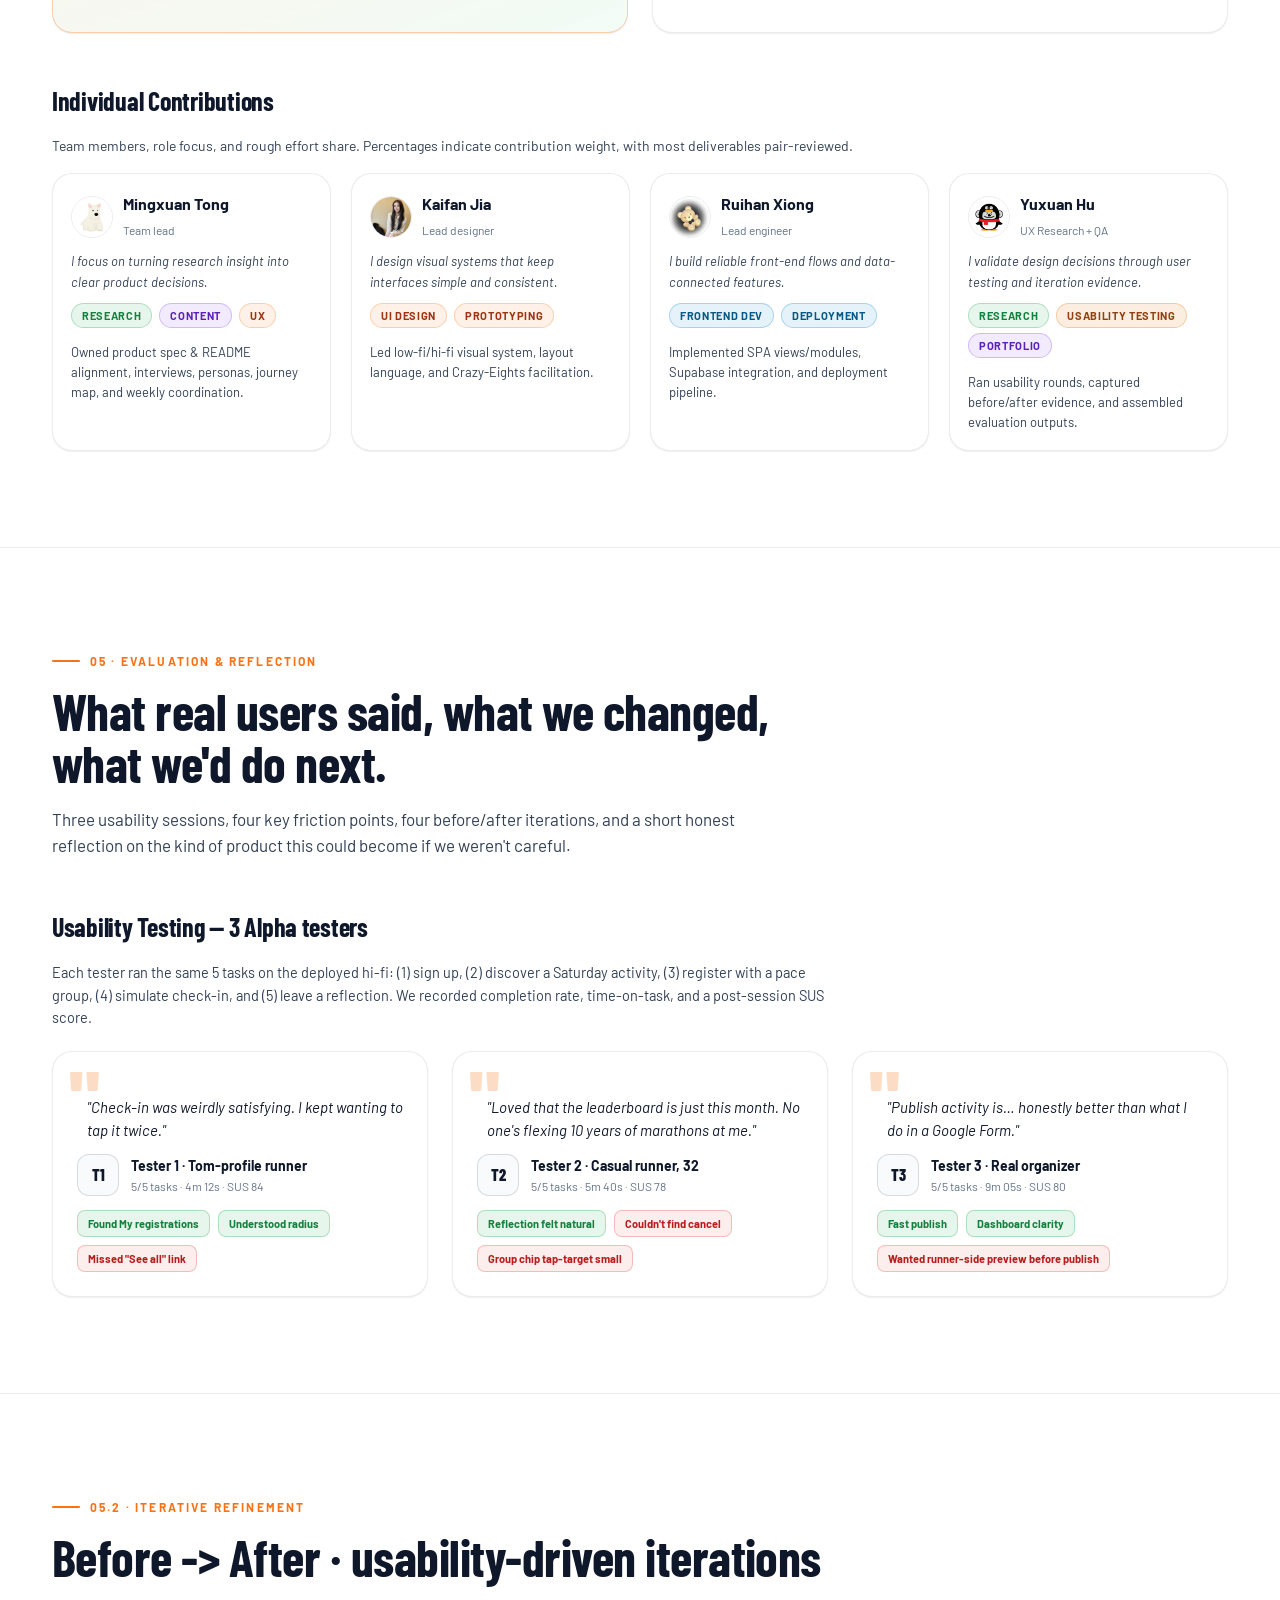
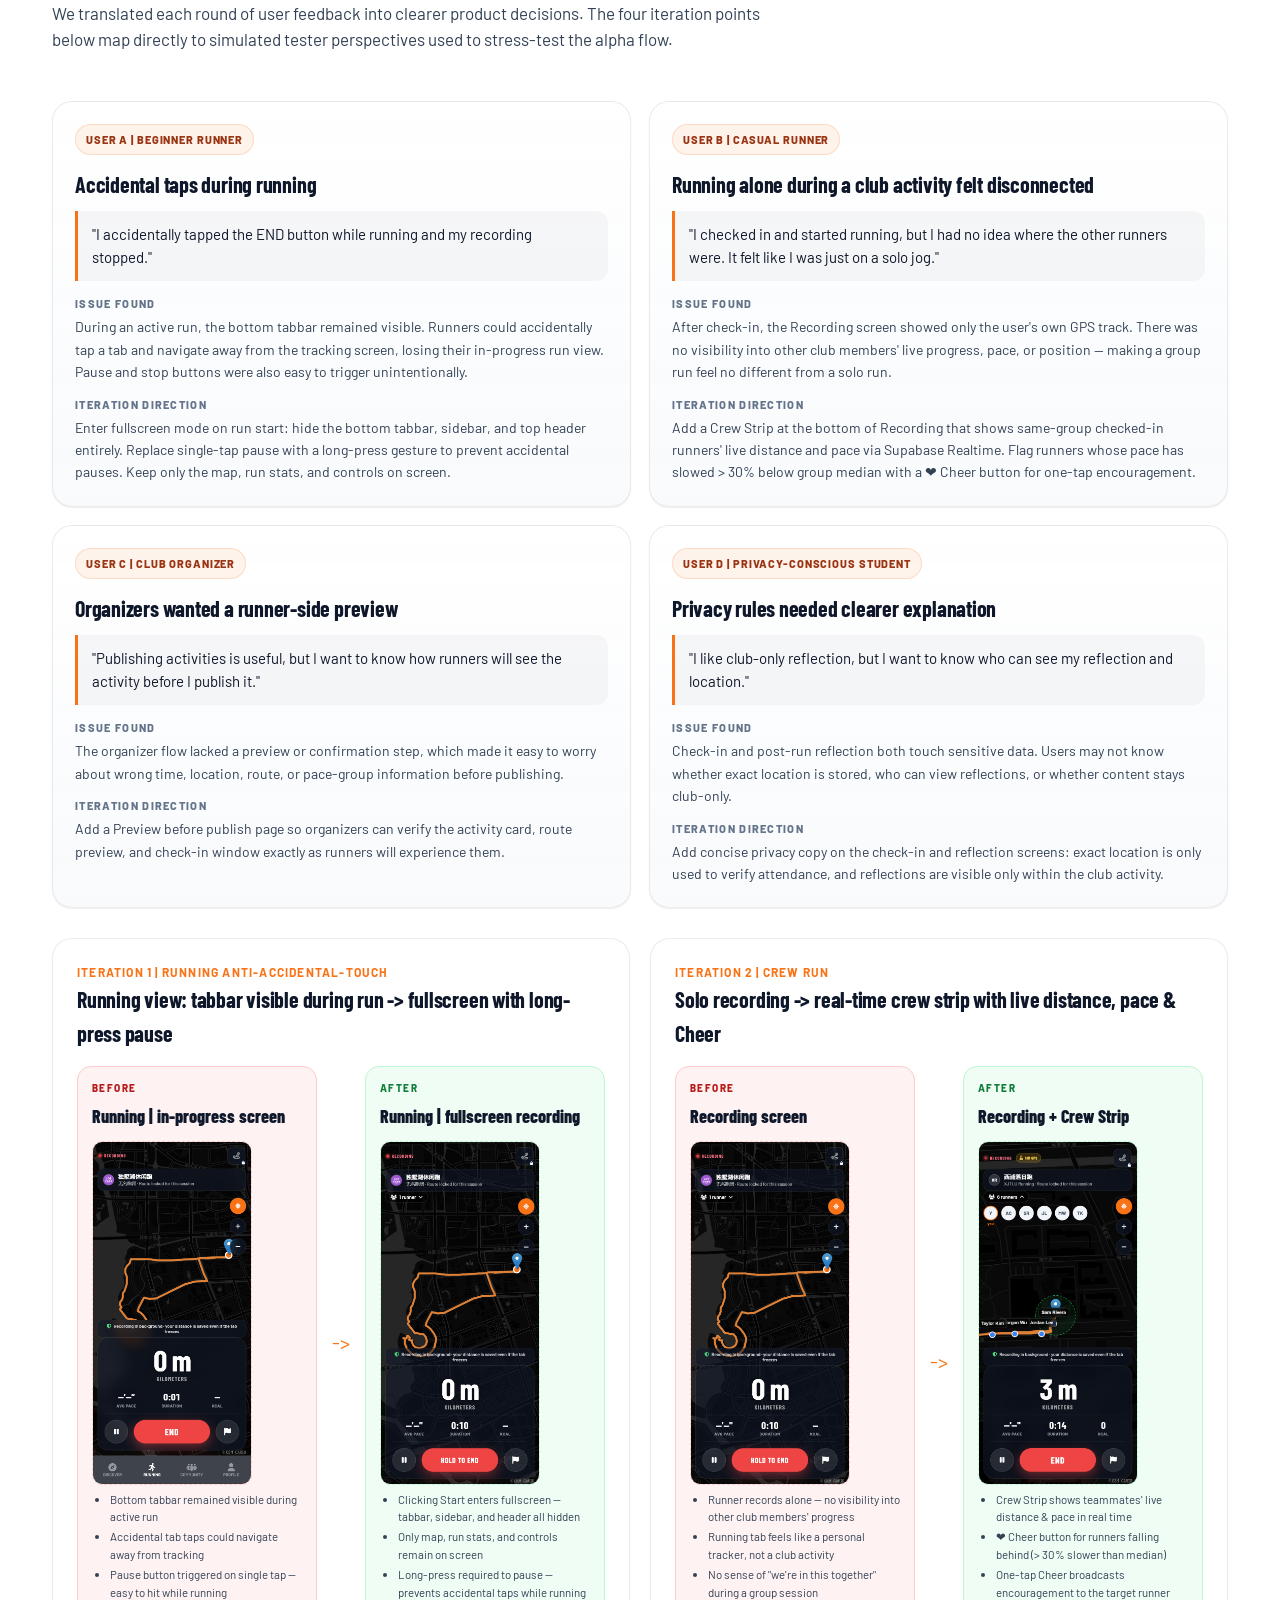
==== commit 0404bb66: "align evaluation copy and finalize iteration visuals/layout" ====
--- a/index.html
+++ b/index.html
@@ -1651,7 +1651,7 @@
       <div class="section-tag">05 · Evaluation & Reflection</div>
       <h2 class="section-title">What real users said, what we changed, what we'd do next.</h2>
       <p class="section-lede">
-        Three usability sessions, six recorded friction points, four before/after iterations, and a short
+        Three usability sessions, four key friction points, four before/after iterations, and a short
         honest reflection on the kind of product this could become if we weren't careful.
       </p>
     </div>
@@ -1702,13 +1702,13 @@
           <div class="q-av">T3</div>
           <div class="q-meta">
             <div class="nm">Tester 3 · Real organizer</div>
-            <div class="rl">4/5 tasks · 9m 05s · SUS 80</div>
+            <div class="rl">5/5 tasks · 9m 05s · SUS 80</div>
           </div>
         </div>
         <div class="score-row">
           <span class="tag ok">Fast publish</span>
           <span class="tag ok">Dashboard clarity</span>
-          <span class="tag bad">Wanted org-notif preview</span>
+          <span class="tag bad">Wanted runner-side preview before publish</span>
         </div>
       </article>
     </div>
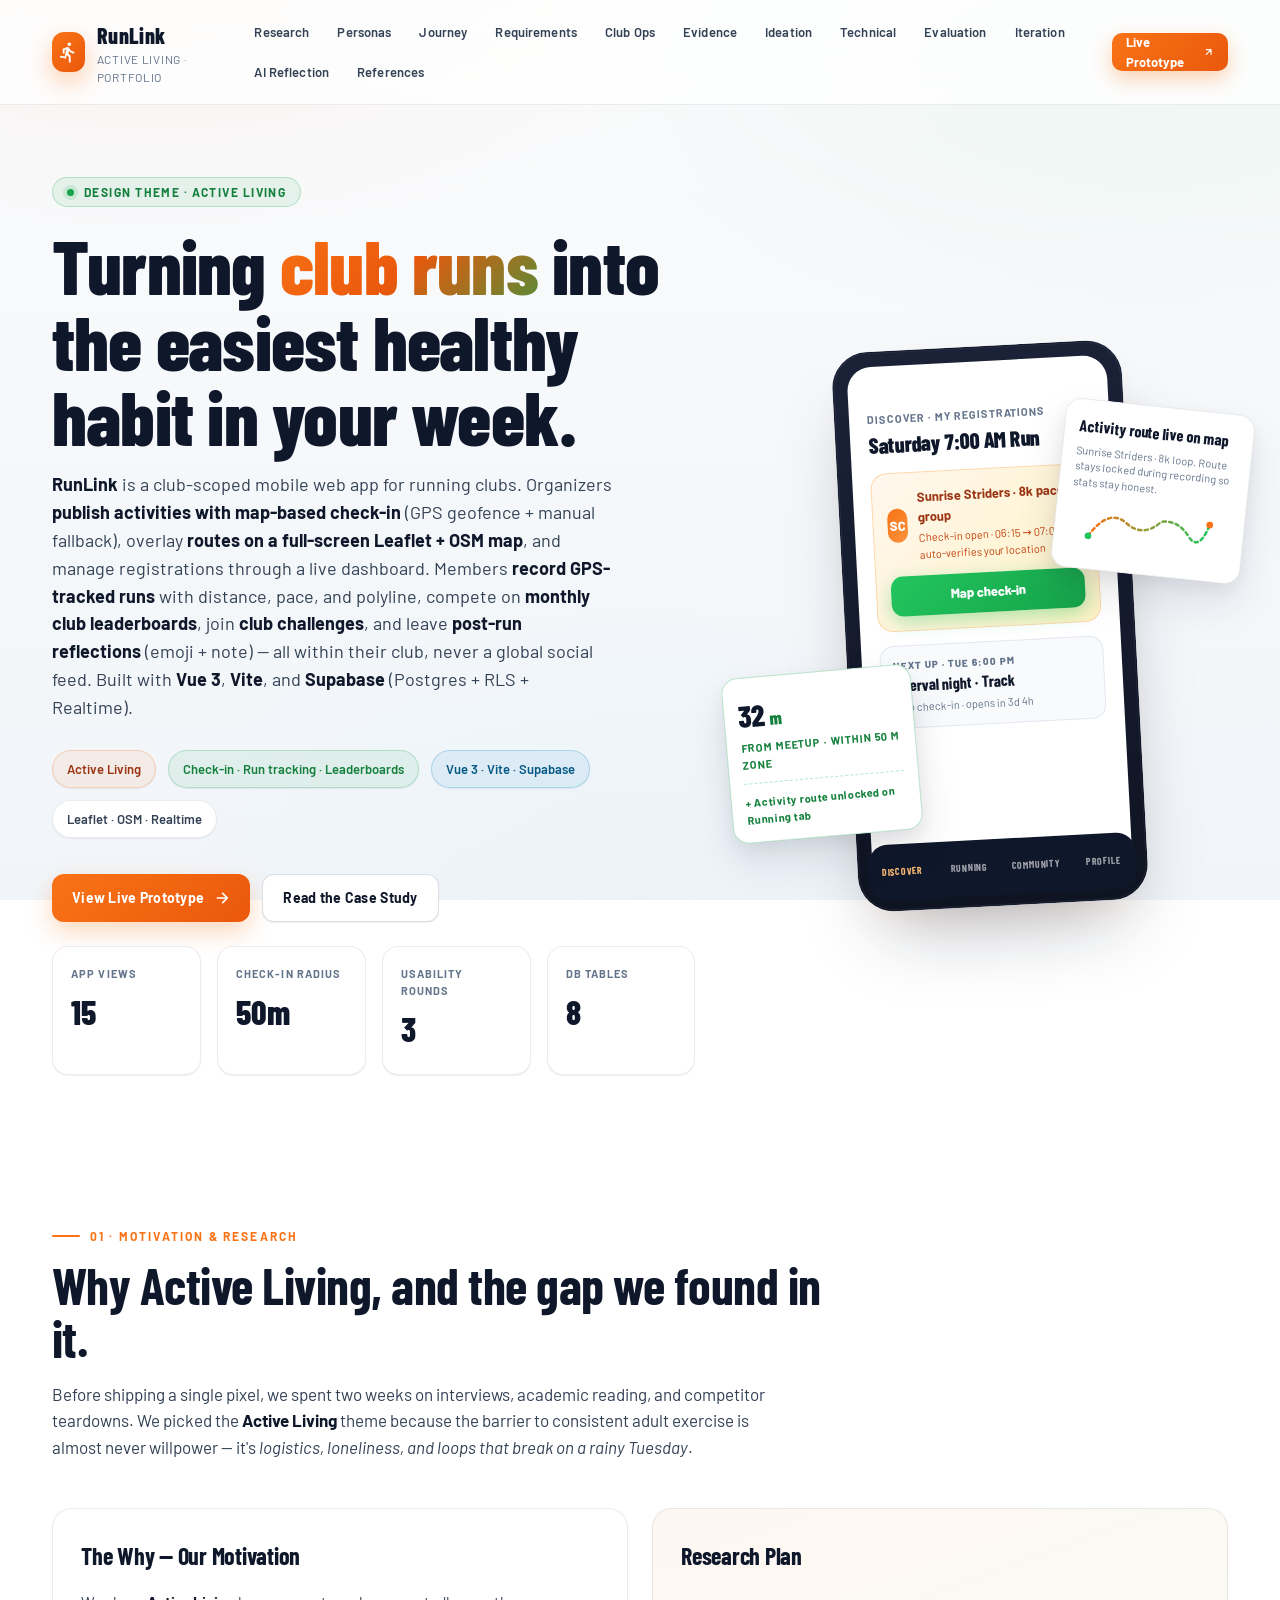
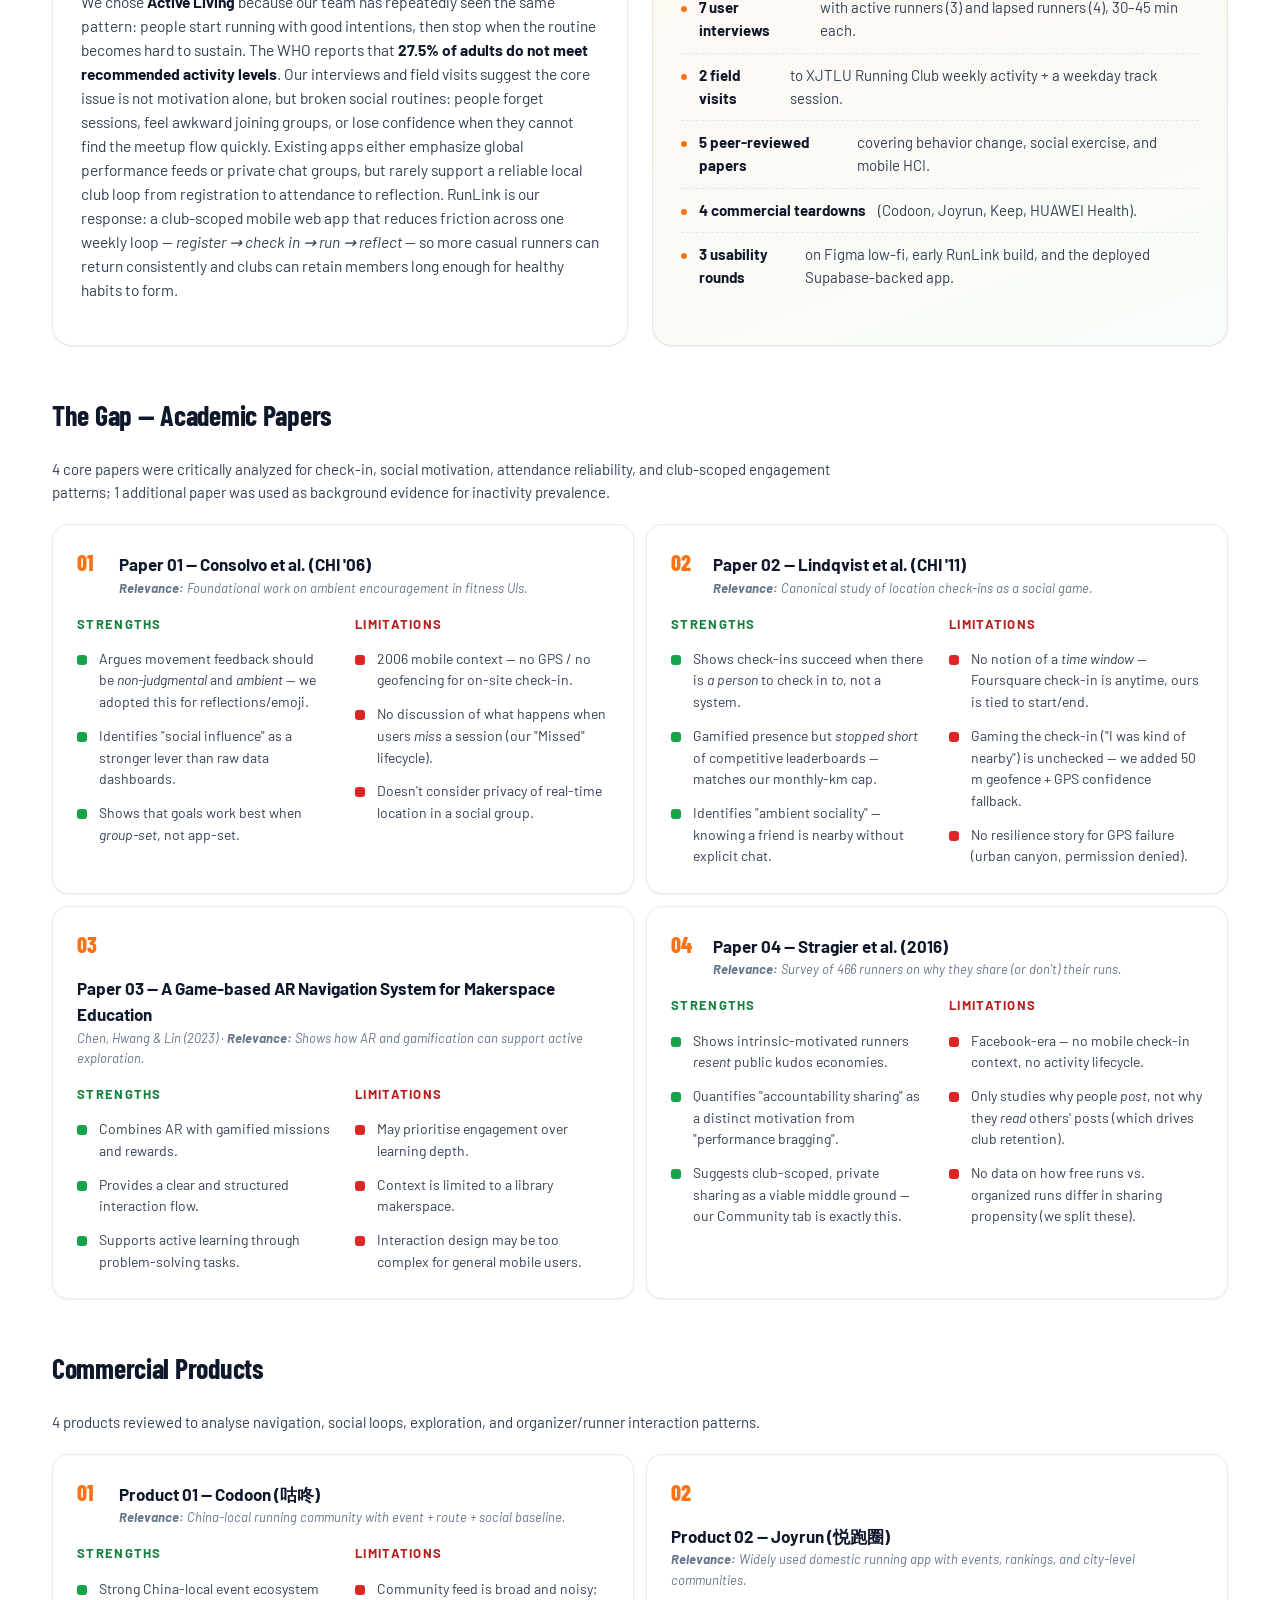
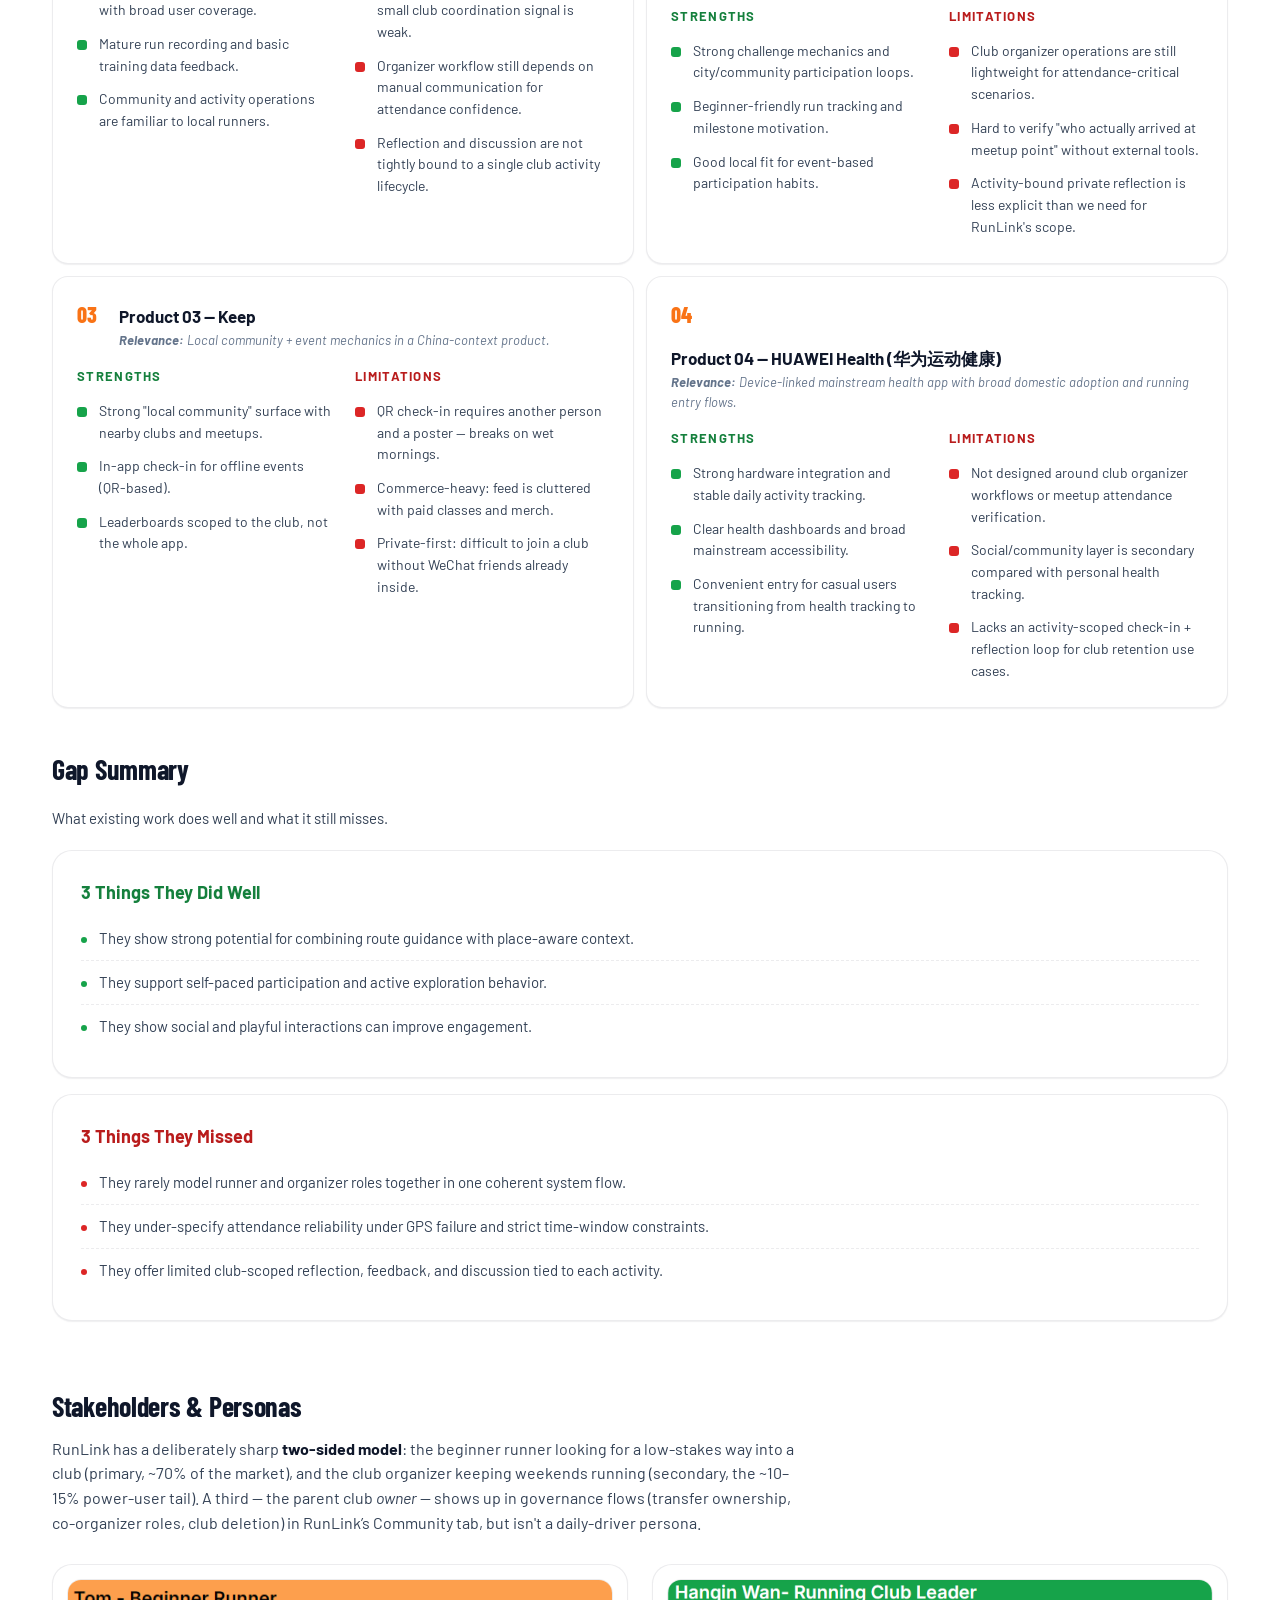
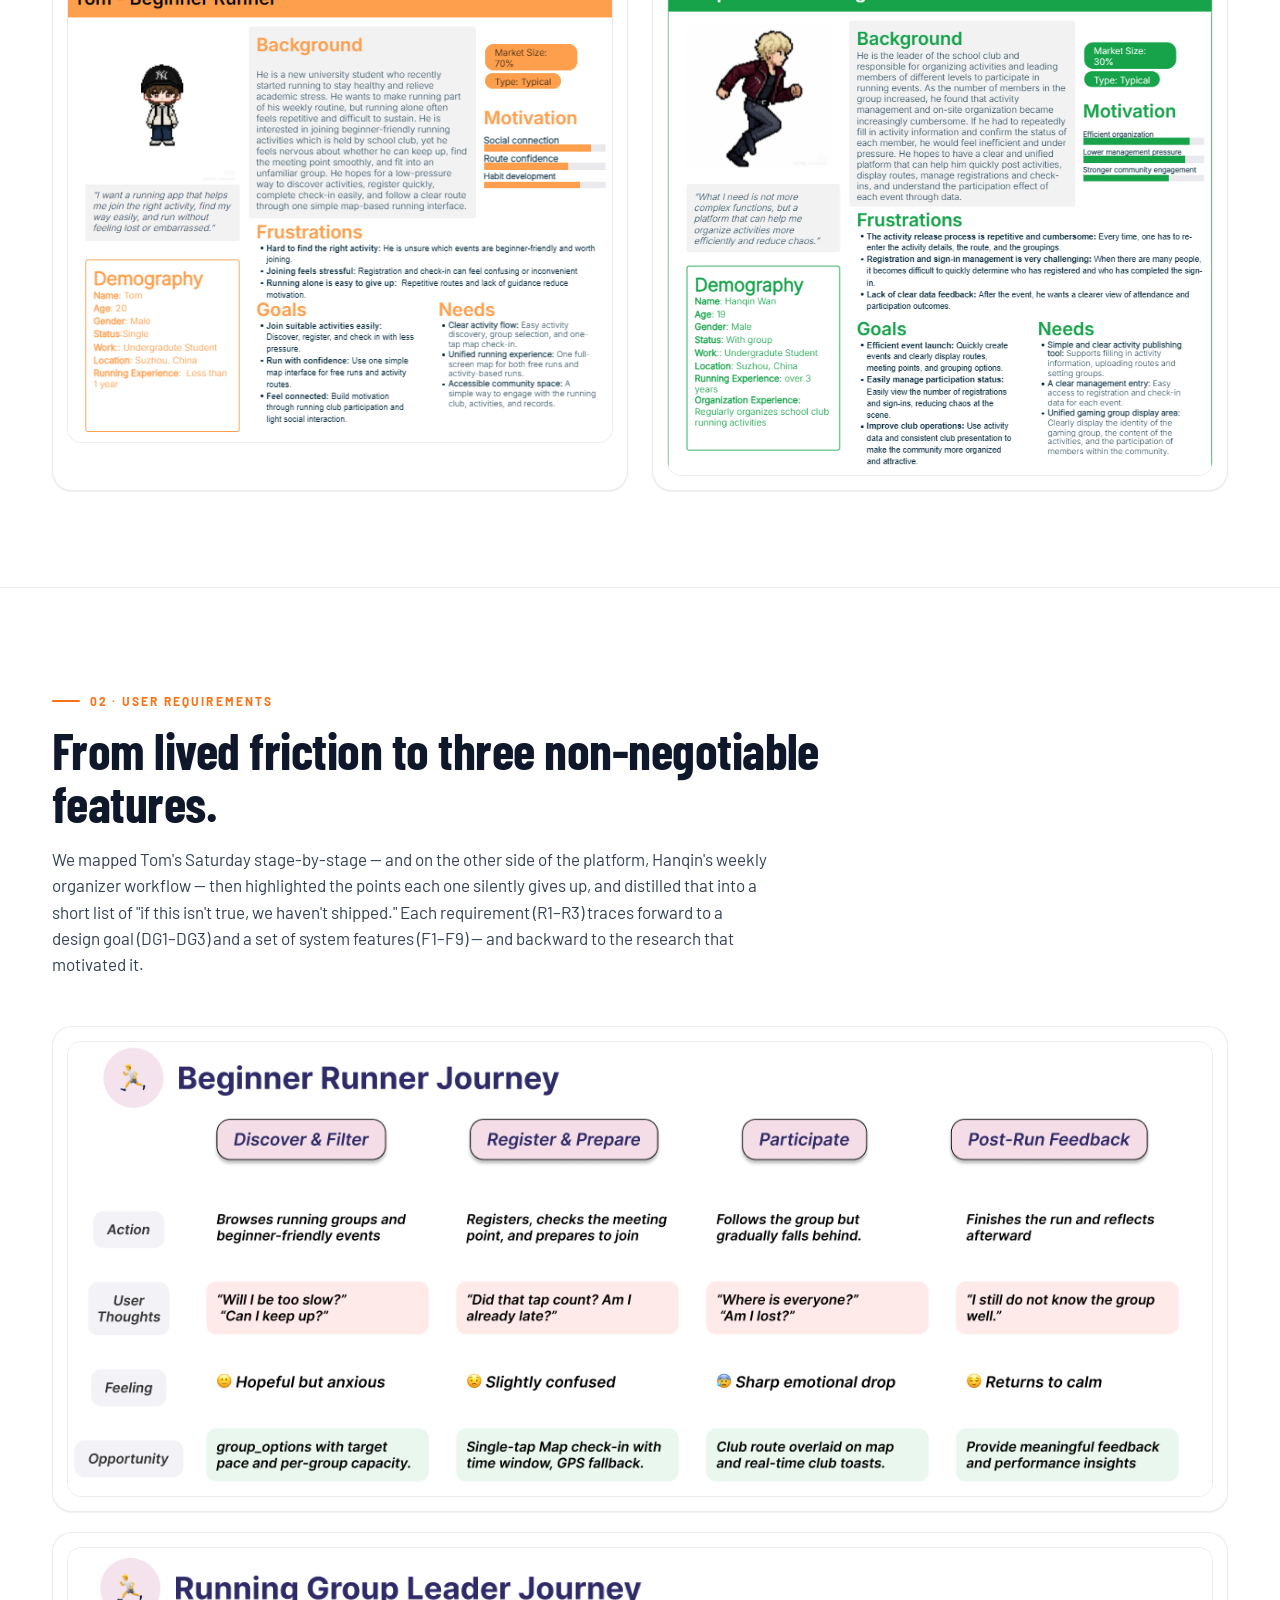
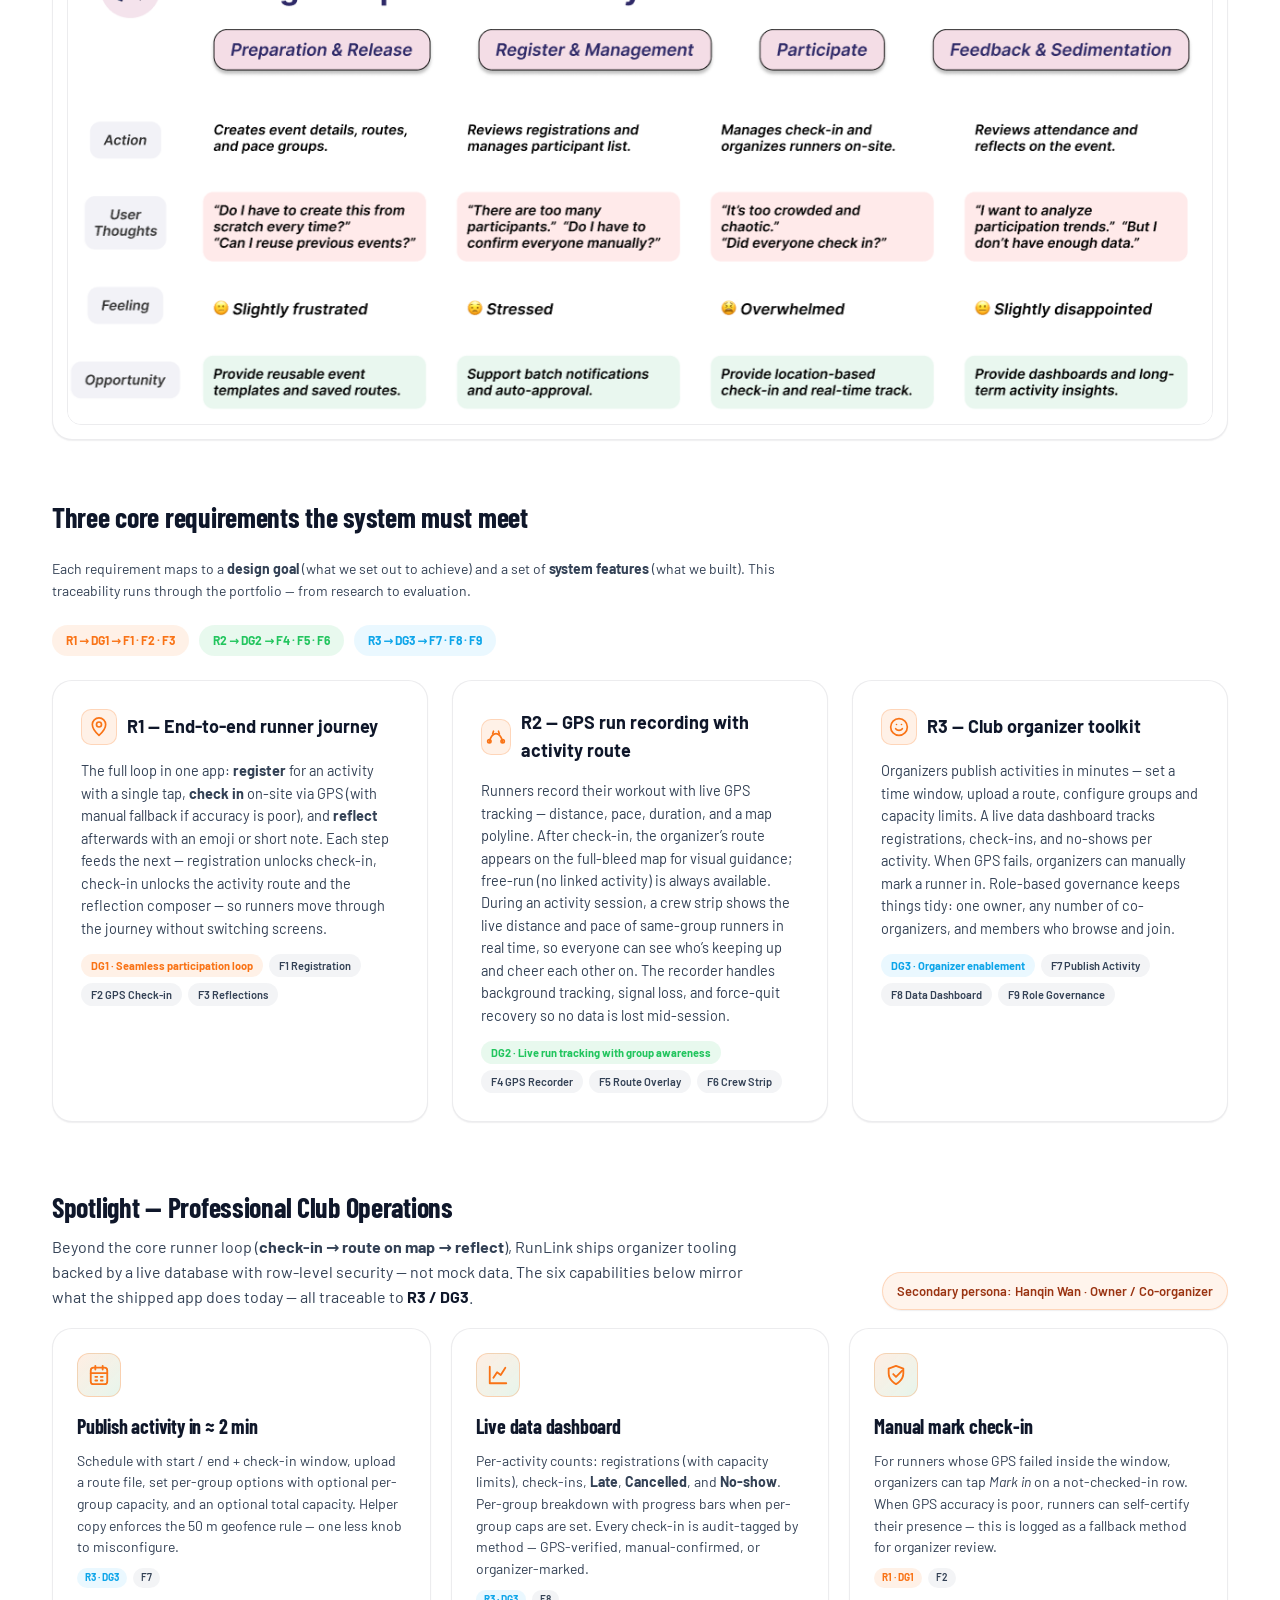
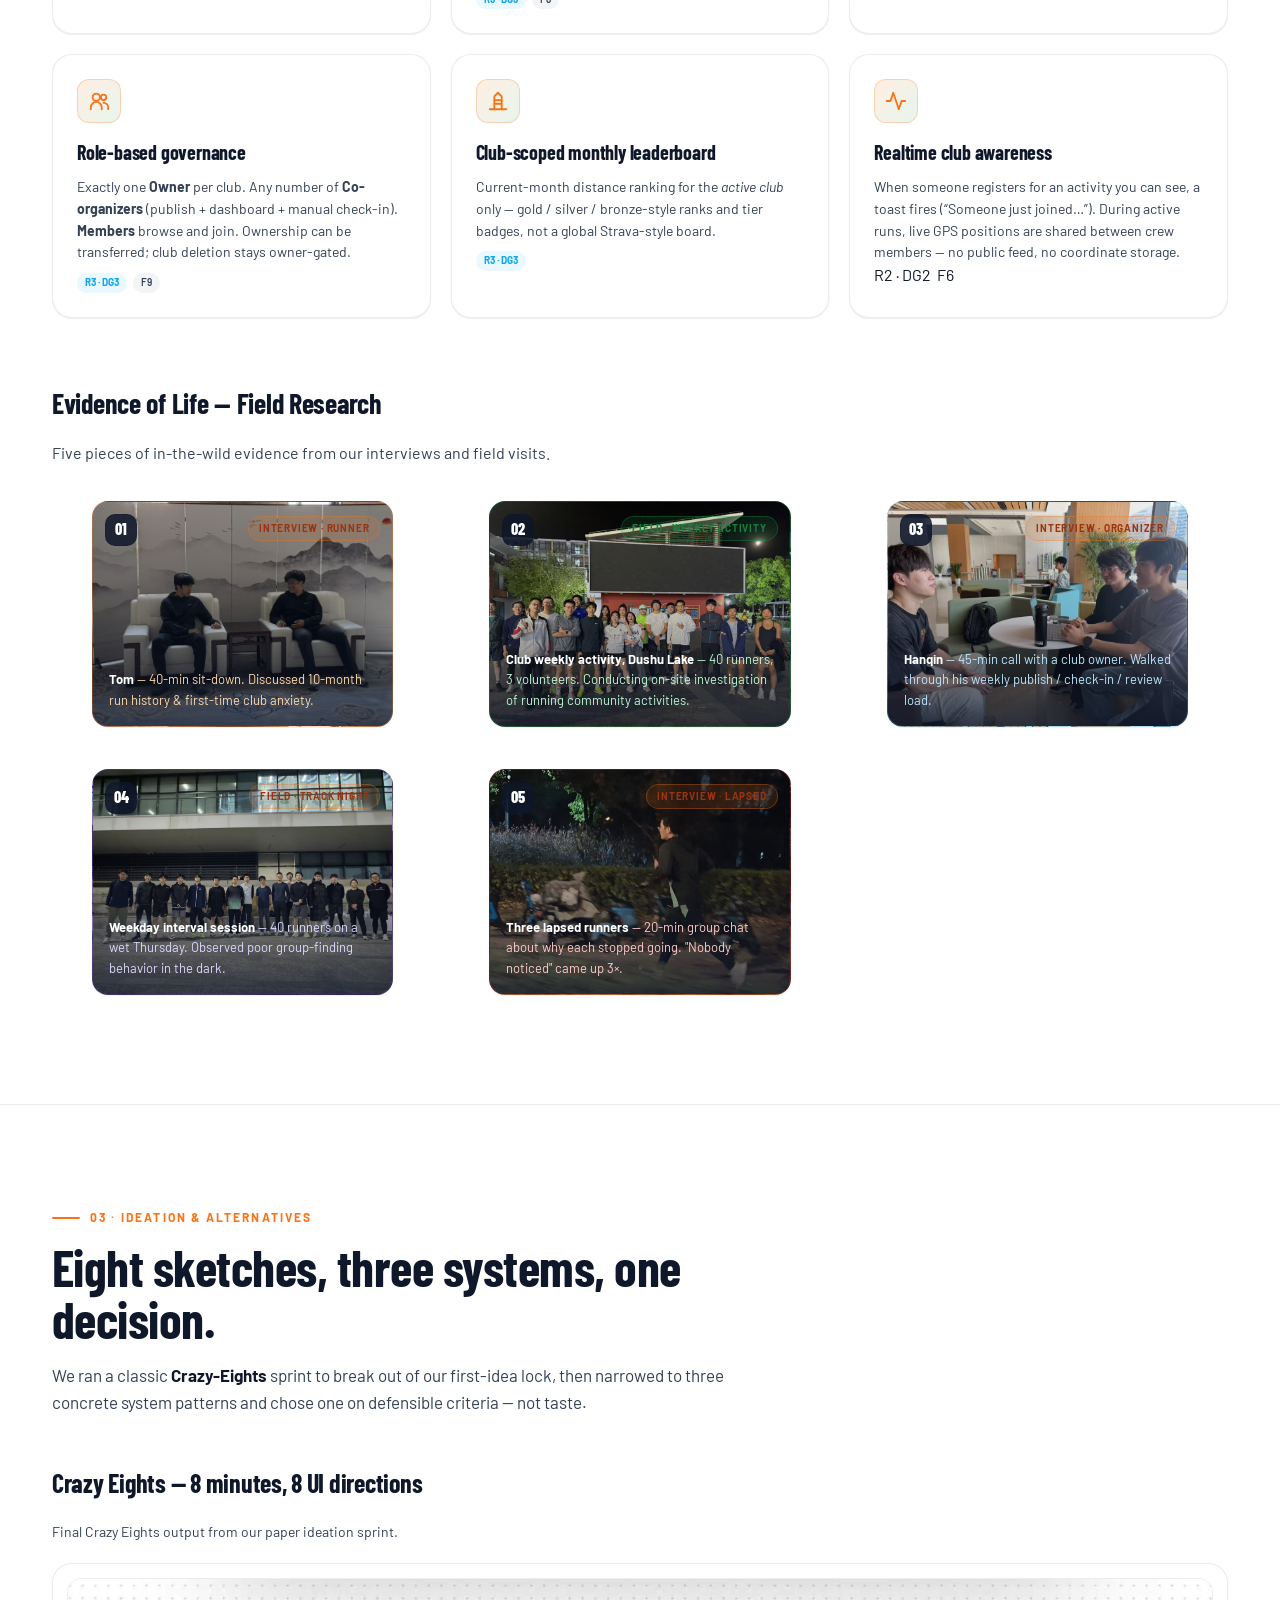
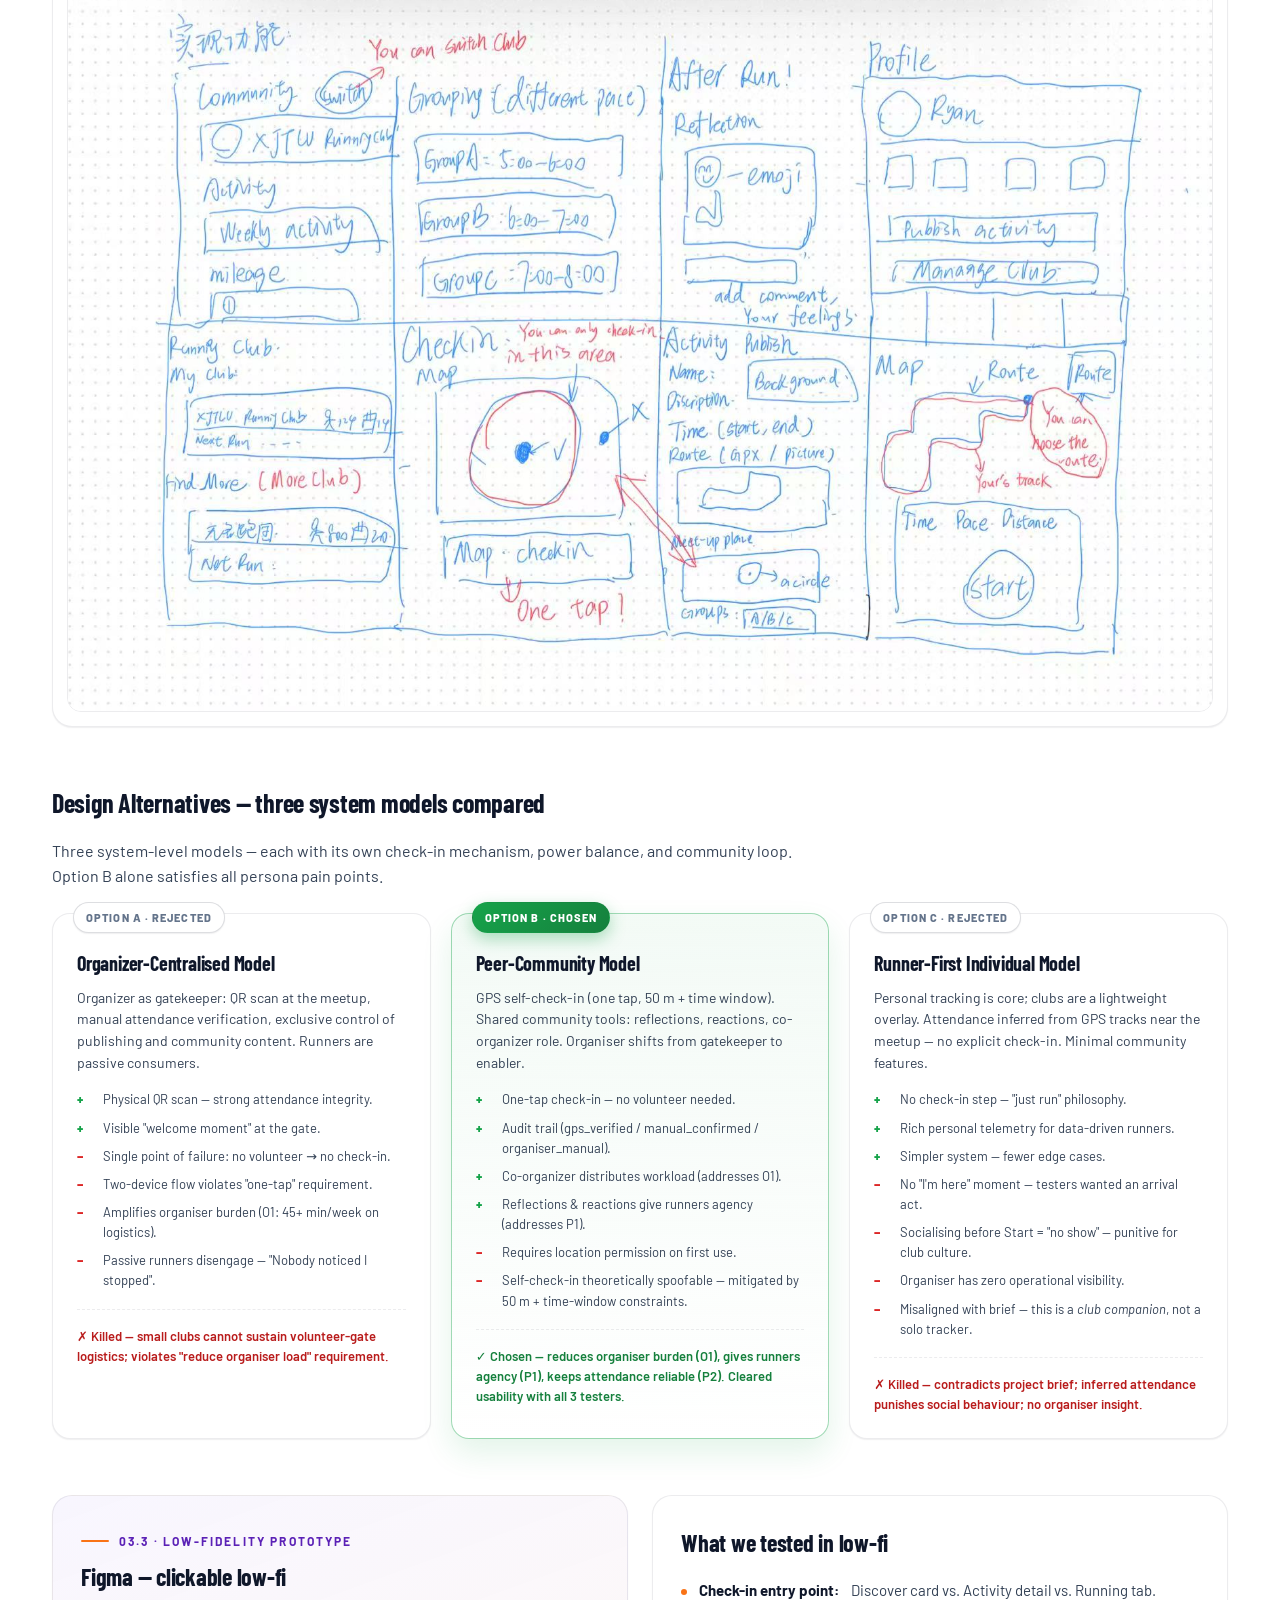
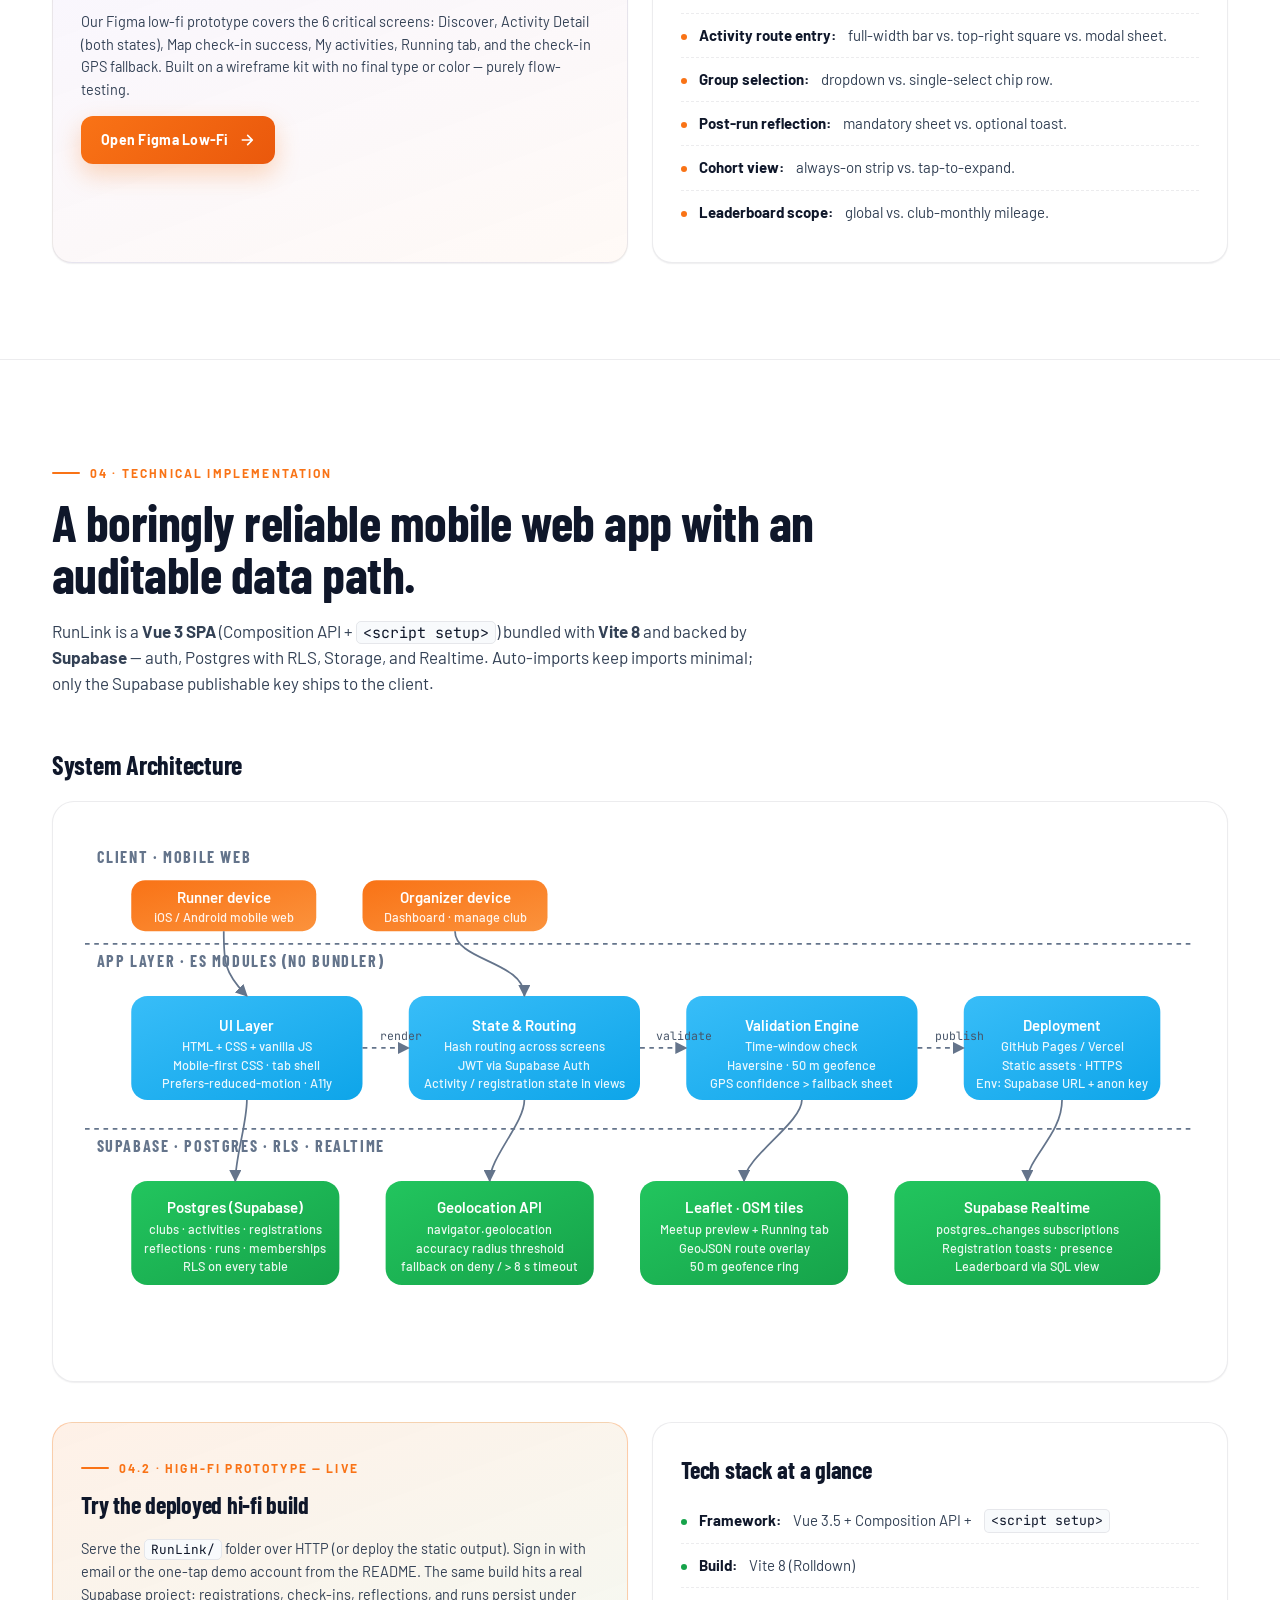
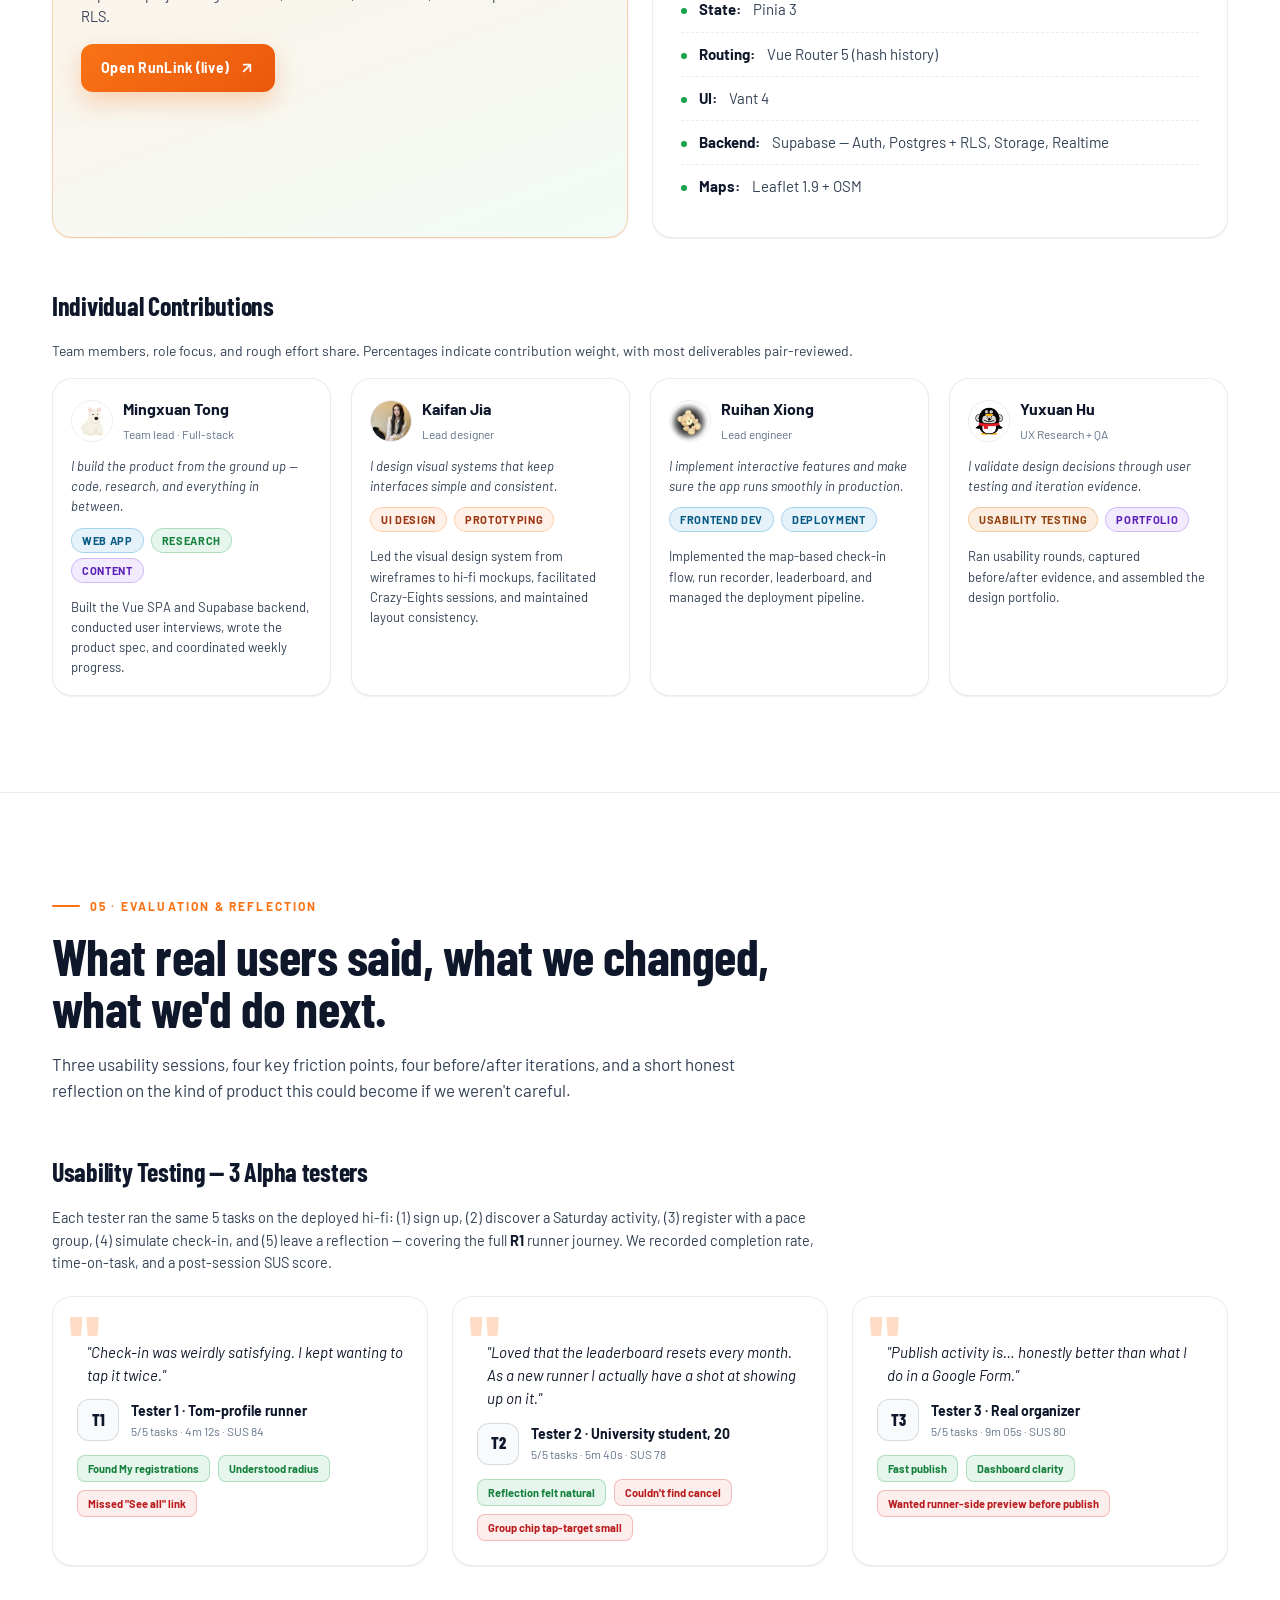
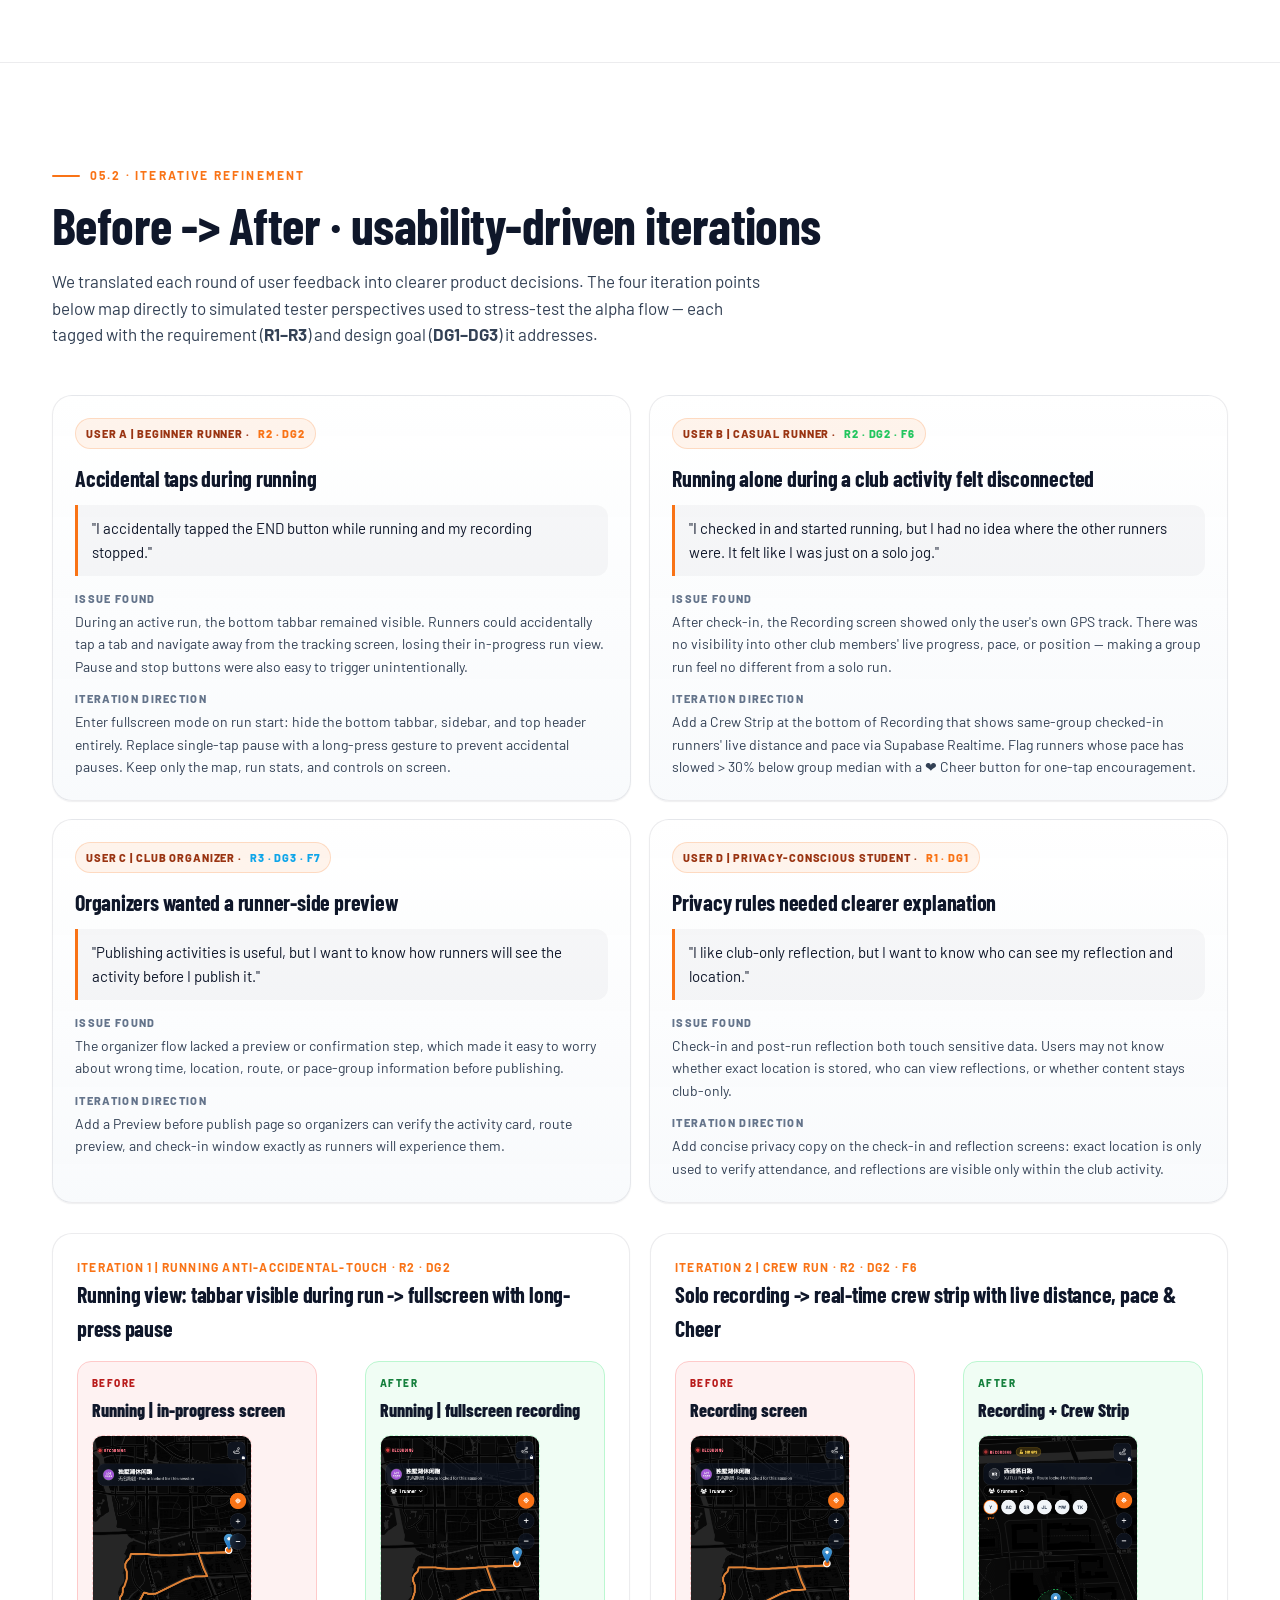
==== commit 8770a8ae: "final update" ====
--- a/index.html
+++ b/index.html
@@ -1118,7 +1118,9 @@
       <p class="section-lede">
         We mapped Tom's Saturday stage-by-stage — and on the other side of the platform, Hanqin's weekly
         organizer workflow — then highlighted the points each one silently gives up, and distilled that
-        into a short list of "if this isn't true, we haven't shipped."
+        into a short list of "if this isn't true, we haven't shipped." Each requirement (R1–R3) traces forward
+        to a design goal (DG1–DG3) and a set of system features (F1–F9) — and backward to the research that
+        motivated it.
       </p>
     </div>
 
@@ -1144,50 +1146,77 @@
       <h3 style="font-family:'Barlow Condensed';font-weight:700;font-size:28px;color:var(--ink);margin-bottom:18px;">
         Three core requirements the system must meet
       </h3>
+      <p style="color:var(--ink-2);font-size:14px;margin-bottom:24px;max-width:780px;">
+        Each requirement maps to a <b>design goal</b> (what we set out to achieve) and a set of <b>system features</b>
+        (what we built). This traceability runs through the portfolio — from research to evaluation.
+      </p>
+      <div style="display:flex;gap:10px;flex-wrap:wrap;margin-bottom:24px;">
+        <span style="display:inline-flex;align-items:center;gap:6px;padding:6px 14px;border-radius:999px;font-size:12px;font-weight:700;background:rgba(249,115,22,0.1);color:#F97316;">R1 → DG1 → F1 · F2 · F3</span>
+        <span style="display:inline-flex;align-items:center;gap:6px;padding:6px 14px;border-radius:999px;font-size:12px;font-weight:700;background:rgba(34,197,94,0.1);color:#22C55E;">R2 → DG2 → F4 · F5 · F6</span>
+        <span style="display:inline-flex;align-items:center;gap:6px;padding:6px 14px;border-radius:999px;font-size:12px;font-weight:700;background:rgba(56,189,248,0.1);color:#0EA5E9;">R3 → DG3 → F7 · F8 · F9</span>
+      </div>
       <div class="grid-3">
         <article class="card">
           <div style="display:flex; align-items:center; gap:10px; margin-bottom: 10px;">
             <div class="et-icon">
               <svg width="20" height="20" viewBox="0 0 24 24" fill="none" stroke="currentColor" stroke-width="2" stroke-linecap="round" stroke-linejoin="round"><path d="M12 22s8-7 8-13a8 8 0 10-16 0c0 6 8 13 8 13z"/><circle cx="12" cy="9" r="3"/></svg>
             </div>
-            <h4>R1 — One-tap Map check-in</h4>
+            <h4>R1 — End-to-end runner journey</h4>
           </div>
           <p style="color:var(--ink-2);font-size:14.5px;">
-            A registered runner must be able to mark themselves present with <b>a single tap</b>, taken from a
-            card on Discover → My registrations. No form, no scanner, no second screen. The system silently
-            auto-acquires GPS, validates the time window, and enforces a fixed 50 m geofence.
+            The full loop in one app: <b>register</b> for an activity with a single tap, <b>check in</b> on-site
+            via GPS (with manual fallback if accuracy is poor), and <b>reflect</b> afterwards with an emoji or
+            short note. Each step feeds the next — registration unlocks check-in, check-in unlocks the activity
+            route and the reflection composer — so runners move through the journey without switching screens.
           </p>
-          <div style="margin-top:14px; font-size:12px; color:var(--accent-2); font-weight:700;">RunLink: <code>geofence.js</code> · activity detail check-in</div>
+          <div style="margin-top:14px;display:flex;gap:6px;flex-wrap:wrap;">
+            <span style="padding:3px 10px;border-radius:999px;font-size:11px;font-weight:700;background:rgba(249,115,22,0.1);color:#F97316;">DG1 · Seamless participation loop</span>
+            <span style="padding:3px 10px;border-radius:999px;font-size:11px;font-weight:600;background:rgba(100,116,139,0.08);color:var(--ink-2);">F1 Registration</span>
+            <span style="padding:3px 10px;border-radius:999px;font-size:11px;font-weight:600;background:rgba(100,116,139,0.08);color:var(--ink-2);">F2 GPS Check-in</span>
+            <span style="padding:3px 10px;border-radius:999px;font-size:11px;font-weight:600;background:rgba(100,116,139,0.08);color:var(--ink-2);">F3 Reflections</span>
+          </div>
         </article>
         <article class="card">
           <div style="display:flex; align-items:center; gap:10px; margin-bottom: 10px;">
             <div class="et-icon">
               <svg width="20" height="20" viewBox="0 0 24 24" fill="none" stroke="currentColor" stroke-width="2" stroke-linecap="round" stroke-linejoin="round"><path d="M4 17s3-9 8-9 8 9 8 9"/><circle cx="4" cy="17" r="2"/><circle cx="20" cy="17" r="2"/><path d="M8 8l1-3m7 3l-1-3"/></svg>
             </div>
-            <h4>R2 — Activity route on the running map</h4>
+            <h4>R2 — GPS run recording with activity route</h4>
           </div>
           <p style="color:var(--ink-2);font-size:14.5px;">
-            After check-in, the organizer’s uploaded GPX/KML is stored as <code>route_geojson</code> and rendered with
-            <b>Leaflet</b> on the Running tab’s full-bleed map — entry is the <b>top-right route square</b>, which opens a
-            picker for checked-in activities. Free-run (no linked activity) stays available. While a session is
-            recording, the linked route stays fixed so distance and course don’t drift apart.
+            Runners record their workout with live GPS tracking — distance, pace, duration, and a map polyline.
+            After check-in, the organizer’s route appears on the full-bleed map for visual guidance; free-run
+            (no linked activity) is always available. During an activity session, a crew strip shows the live
+            distance and pace of same-group runners in real time, so everyone can see who’s keeping up and
+            cheer each other on. The recorder handles background tracking, signal loss, and force-quit recovery
+            so no data is lost mid-session.
           </p>
-          <div style="margin-top:14px; font-size:12px; color:var(--accent-2); font-weight:700;">RunLink: <code>map.js</code> · <code>views.js</code> Running tab</div>
+          <div style="margin-top:14px;display:flex;gap:6px;flex-wrap:wrap;">
+            <span style="padding:3px 10px;border-radius:999px;font-size:11px;font-weight:700;background:rgba(34,197,94,0.1);color:#22C55E;">DG2 · Live run tracking with group awareness</span>
+            <span style="padding:3px 10px;border-radius:999px;font-size:11px;font-weight:600;background:rgba(100,116,139,0.08);color:var(--ink-2);">F4 GPS Recorder</span>
+            <span style="padding:3px 10px;border-radius:999px;font-size:11px;font-weight:600;background:rgba(100,116,139,0.08);color:var(--ink-2);">F5 Route Overlay</span>
+            <span style="padding:3px 10px;border-radius:999px;font-size:11px;font-weight:600;background:rgba(100,116,139,0.08);color:var(--ink-2);">F6 Crew Strip</span>
+          </div>
         </article>
         <article class="card">
           <div style="display:flex; align-items:center; gap:10px; margin-bottom: 10px;">
             <div class="et-icon">
               <svg width="20" height="20" viewBox="0 0 24 24" fill="none" stroke="currentColor" stroke-width="2" stroke-linecap="round" stroke-linejoin="round"><circle cx="12" cy="12" r="10"/><path d="M8 14s1.5 2 4 2 4-2 4-2M9 9h.01M15 9h.01"/></svg>
             </div>
-            <h4>R3 — Club-scoped reflection</h4>
+            <h4>R3 — Club organizer toolkit</h4>
           </div>
           <p style="color:var(--ink-2);font-size:14.5px;">
-            Checked-in runners react with a preset emoji and an optional short note on the <b>activity detail</b> page;
-            others see a chronological reflection feed for that activity only. Nothing is published to a global
-            or cross-club feed — scope stays inside the club’s activity. (Posting is gated until the runner has
-            checked in from Discover → My registrations.)
+            Organizers publish activities in minutes — set a time window, upload a route, configure groups and
+            capacity limits. A live data dashboard tracks registrations, check-ins, and no-shows per activity.
+            When GPS fails, organizers can manually mark a runner in. Role-based governance keeps things tidy:
+            one owner, any number of co-organizers, and members who browse and join.
           </p>
-          <div style="margin-top:14px; font-size:12px; color:var(--accent-2); font-weight:700;">RunLink: <code>reflections</code> table · RLS · <code>views.js</code></div>
+          <div style="margin-top:14px;display:flex;gap:6px;flex-wrap:wrap;">
+            <span style="padding:3px 10px;border-radius:999px;font-size:11px;font-weight:700;background:rgba(56,189,248,0.1);color:#0EA5E9;">DG3 · Organizer enablement</span>
+            <span style="padding:3px 10px;border-radius:999px;font-size:11px;font-weight:600;background:rgba(100,116,139,0.08);color:var(--ink-2);">F7 Publish Activity</span>
+            <span style="padding:3px 10px;border-radius:999px;font-size:11px;font-weight:600;background:rgba(100,116,139,0.08);color:var(--ink-2);">F8 Data Dashboard</span>
+            <span style="padding:3px 10px;border-radius:999px;font-size:11px;font-weight:600;background:rgba(100,116,139,0.08);color:var(--ink-2);">F9 Role Governance</span>
+          </div>
         </article>
       </div>
     </div>
@@ -1201,8 +1230,8 @@
           </h3>
           <p style="color:var(--ink-2);max-width:720px;margin:0;">
             Beyond the core runner loop (<b>check-in → route on map → reflect</b>), RunLink ships organizer tooling backed by
-            <b>real Postgres data</b> and RLS — not hand-seeded JSON. The six capabilities below mirror what the shipped app does
-            today.
+            a live database with row-level security — not mock data. The six capabilities below mirror what the shipped app does
+            today — all traceable to <b style="color:var(--ink)">R3 / DG3</b>.
           </p>
         </div>
         <span class="chip brand">Secondary persona: Hanqin Wan · Owner / Co-organizer</span>
@@ -1214,8 +1243,11 @@
             <svg width="22" height="22" viewBox="0 0 24 24" fill="none" stroke="currentColor" stroke-width="2" stroke-linecap="round" stroke-linejoin="round"><rect x="3" y="4" width="18" height="18" rx="3"/><path d="M16 2v4M8 2v4M3 10h18M8 14h2M14 14h2M8 18h2M14 18h2"/></svg>
           </div>
           <h4>Publish activity in ≈ 2 min</h4>
-          <p>Schedule with start / end + check-in window, upload a GPX route (parsed to GeoJSON), set per-group options with optional per-group capacity, and an optional total capacity. Helper copy enforces the 50 m geofence rule — one less knob to misconfigure.</p>
-          <div class="ops-meta"><code>PublishActivityView</code> · <code>parseRouteFile</code> · route → GeoJSON</div>
+          <p>Schedule with start / end + check-in window, upload a route file, set per-group options with optional per-group capacity, and an optional total capacity. Helper copy enforces the 50 m geofence rule — one less knob to misconfigure.</p>
+          <div style="margin-top:10px;display:flex;gap:6px;flex-wrap:wrap;">
+            <span style="padding:2px 8px;border-radius:999px;font-size:10px;font-weight:700;background:rgba(56,189,248,0.1);color:#0EA5E9;">R3 · DG3</span>
+            <span style="padding:2px 8px;border-radius:999px;font-size:10px;font-weight:600;background:rgba(100,116,139,0.08);color:var(--ink-2);">F7</span>
+          </div>
         </article>
 
         <article class="ops-card">
@@ -1223,8 +1255,11 @@
             <svg width="22" height="22" viewBox="0 0 24 24" fill="none" stroke="currentColor" stroke-width="2" stroke-linecap="round" stroke-linejoin="round"><path d="M3 3v18h18"/><path d="M7 15l4-6 4 3 5-8"/></svg>
           </div>
           <h4>Live data dashboard</h4>
-          <p>Per-activity counts: registrations (<code>n / capacity_total</code> when capped), check-ins, <b>Late</b>, <b>Cancelled</b>, and <b>No-show</b>. Per-group breakdown with progress bars when per-group caps are set. Every check-in row is audit-tagged <code>gps_verified</code>, <code>manual_confirmed</code>, or <code>organizer_manual</code>.</p>
-          <div class="ops-meta"><code>DataDashboardView</code> · organizer-only</div>
+          <p>Per-activity counts: registrations (with capacity limits), check-ins, <b>Late</b>, <b>Cancelled</b>, and <b>No-show</b>. Per-group breakdown with progress bars when per-group caps are set. Every check-in is audit-tagged by method — GPS-verified, manual-confirmed, or organizer-marked.</p>
+          <div style="margin-top:10px;display:flex;gap:6px;flex-wrap:wrap;">
+            <span style="padding:2px 8px;border-radius:999px;font-size:10px;font-weight:700;background:rgba(56,189,248,0.1);color:#0EA5E9;">R3 · DG3</span>
+            <span style="padding:2px 8px;border-radius:999px;font-size:10px;font-weight:600;background:rgba(100,116,139,0.08);color:var(--ink-2);">F8</span>
+          </div>
         </article>
 
         <article class="ops-card">
@@ -1232,8 +1267,11 @@
             <svg width="22" height="22" viewBox="0 0 24 24" fill="none" stroke="currentColor" stroke-width="2" stroke-linecap="round" stroke-linejoin="round"><path d="M9 11l3 3 7-7"/><path d="M12 22s8-4 8-12V5l-8-3-8 3v5c0 8 8 12 8 12z"/></svg>
           </div>
           <h4>Manual mark check-in</h4>
-          <p>For runners whose GPS failed inside the window, organizers can tap <i>Mark in</i> on a not-checked-in row. Runner-side “Confirm you’re at the meetup” when accuracy is poor is logged as <code>fallback</code> method for organizer review.</p>
-          <div class=”ops-meta”><code>api.manualCheckIn</code> · method: <code>fallback</code></div>
+          <p>For runners whose GPS failed inside the window, organizers can tap <i>Mark in</i> on a not-checked-in row. When GPS accuracy is poor, runners can self-certify their presence — this is logged as a fallback method for organizer review.</p>
+          <div style="margin-top:10px;display:flex;gap:6px;flex-wrap:wrap;">
+            <span style="padding:2px 8px;border-radius:999px;font-size:10px;font-weight:700;background:rgba(249,115,22,0.1);color:#F97316;">R1 · DG1</span>
+            <span style="padding:2px 8px;border-radius:999px;font-size:10px;font-weight:600;background:rgba(100,116,139,0.08);color:var(--ink-2);">F2</span>
+          </div>
         </article>
 
         <article class="ops-card">
@@ -1241,8 +1279,11 @@
             <svg width="22" height="22" viewBox="0 0 24 24" fill="none" stroke="currentColor" stroke-width="2" stroke-linecap="round" stroke-linejoin="round"><circle cx="9" cy="8" r="4"/><path d="M17 11a3 3 0 100-6 3 3 0 000 6z"/><path d="M3 21v-2a6 6 0 016-6 6 6 0 016 6v2M17 14a5 5 0 015 5v2"/></svg>
           </div>
           <h4>Role-based governance</h4>
-          <p>Exactly one <b>Owner</b> per club. Any number of <b>Co-organizers</b> (publish + dashboard + manual check-in). <b>Members</b> browse and join. Ownership can be transferred; club deletion stays owner-gated via <code>delete_owned_club</code> RPC.</p>
-          <div class="ops-meta"><code>club_members</code> · <code>setMemberRole</code> · <code>transferClubOwnership</code></div>
+          <p>Exactly one <b>Owner</b> per club. Any number of <b>Co-organizers</b> (publish + dashboard + manual check-in). <b>Members</b> browse and join. Ownership can be transferred; club deletion stays owner-gated.</p>
+          <div style="margin-top:10px;display:flex;gap:6px;flex-wrap:wrap;">
+            <span style="padding:2px 8px;border-radius:999px;font-size:10px;font-weight:700;background:rgba(56,189,248,0.1);color:#0EA5E9;">R3 · DG3</span>
+            <span style="padding:2px 8px;border-radius:999px;font-size:10px;font-weight:600;background:rgba(100,116,139,0.08);color:var(--ink-2);">F9</span>
+          </div>
         </article>
 
         <article class="ops-card">
@@ -1251,7 +1292,9 @@
           </div>
           <h4>Club-scoped monthly leaderboard</h4>
           <p>Current-month distance ranking for the <i>active club</i> only — gold / silver / bronze-style ranks and tier badges, not a global Strava-style board.</p>
-          <div class="ops-meta"><code>v_monthly_mileage</code> · Community tab</div>
+          <div style="margin-top:10px;display:flex;gap:6px;flex-wrap:wrap;">
+            <span style="padding:2px 8px;border-radius:999px;font-size:10px;font-weight:700;background:rgba(56,189,248,0.1);color:#0EA5E9;">R3 · DG3</span>
+          </div>
         </article>
 
         <article class="ops-card">
@@ -1259,8 +1302,11 @@
             <svg width="22" height="22" viewBox="0 0 24 24" fill="none" stroke="currentColor" stroke-width="2" stroke-linecap="round" stroke-linejoin="round"><path d="M22 12h-4l-3 9L9 3l-3 9H2"/></svg>
           </div>
           <h4>Realtime club awareness</h4>
-          <p>Supabase <b>Realtime</b> subscription: when someone registers for an activity you can see, a toast fires (“Someone just joined…”). During active runs, <b>broadcast channels</b> share live GPS positions between crew members — no public feed, no coordinate storage.</p>
-          <div class=”ops-meta”><code>postgres_changes</code> · broadcast <code>run:{activityId}</code></div>
+          <p>When someone registers for an activity you can see, a toast fires (“Someone just joined…”). During active runs, live GPS positions are shared between crew members — no public feed, no coordinate storage.</p>
+          <div style=”margin-top:10px;display:flex;gap:6px;flex-wrap:wrap;”>
+            <span style=”padding:2px 8px;border-radius:999px;font-size:10px;font-weight:700;background:rgba(34,197,94,0.1);color:#22C55E;”>R2 · DG2</span>
+            <span style=”padding:2px 8px;border-radius:999px;font-size:10px;font-weight:600;background:rgba(100,116,139,0.08);color:var(--ink-2);”>F6</span>
+          </div>
         </article>
       </div>
     </div>
@@ -1592,15 +1638,15 @@
         <article class="card" style="padding:18px;">
           <div style="display:flex;align-items:center;gap:10px;margin-bottom:10px;">
             <img src="./Team member/Mingxuan Tong.jpg" alt="Mingxuan Tong avatar" style="width:42px;height:42px;border-radius:50%;object-fit:cover;border:1px solid var(--line);" />
-            <div><b>Mingxuan Tong</b><br><span style="color:var(--muted);font-size:12px;">Team lead</span></div>
-          </div>
-          <p style="margin:0 0 10px;color:var(--ink-2);font-size:13px;"><i>I focus on turning research insight into clear product decisions.</i></p>
+            <div><b>Mingxuan Tong</b><br><span style="color:var(--muted);font-size:12px;">Team lead · Full-stack</span></div>
+          </div>
+          <p style="margin:0 0 10px;color:var(--ink-2);font-size:13px;"><i>I build the product from the ground up — code, research, and everything in between.</i></p>
           <div style="margin-bottom:10px;">
+            <span class="pill-role pr-dev">Web App</span>
             <span class="pill-role pr-research">Research</span>
             <span class="pill-role pr-content">Content</span>
-            <span class="pill-role pr-design">UX</span>
-          </div>
-          <p style="margin:0;color:var(--ink-2);font-size:13px;">Owned product spec &amp; README alignment, interviews, personas, journey map, and weekly coordination.</p>
+          </div>
+          <p style="margin:0;color:var(--ink-2);font-size:13px;">Built the Vue SPA and Supabase backend, conducted user interviews, wrote the product spec, and coordinated weekly progress.</p>
         </article>
         <article class="card" style="padding:18px;">
           <div style="display:flex;align-items:center;gap:10px;margin-bottom:10px;">
@@ -1612,19 +1658,19 @@
             <span class="pill-role pr-design">UI Design</span>
             <span class="pill-role pr-design">Prototyping</span>
           </div>
-          <p style="margin:0;color:var(--ink-2);font-size:13px;">Led low-fi/hi-fi visual system, layout language, and Crazy-Eights facilitation.</p>
+          <p style="margin:0;color:var(--ink-2);font-size:13px;">Led the visual design system from wireframes to hi-fi mockups, facilitated Crazy-Eights sessions, and maintained layout consistency.</p>
         </article>
         <article class="card" style="padding:18px;">
           <div style="display:flex;align-items:center;gap:10px;margin-bottom:10px;">
             <img src="./Team member/Ruihan Xiong.jpg" alt="Ruihan Xiong avatar" style="width:42px;height:42px;border-radius:50%;object-fit:cover;border:1px solid var(--line);" />
             <div><b>Ruihan Xiong</b><br><span style="color:var(--muted);font-size:12px;">Lead engineer</span></div>
           </div>
-          <p style="margin:0 0 10px;color:var(--ink-2);font-size:13px;"><i>I build reliable front-end flows and data-connected features.</i></p>
+          <p style="margin:0 0 10px;color:var(--ink-2);font-size:13px;"><i>I implement interactive features and make sure the app runs smoothly in production.</i></p>
           <div style="margin-bottom:10px;">
             <span class="pill-role pr-dev">Frontend Dev</span>
             <span class="pill-role pr-dev">Deployment</span>
           </div>
-          <p style="margin:0;color:var(--ink-2);font-size:13px;">Implemented SPA views/modules, Supabase integration, and deployment pipeline.</p>
+          <p style="margin:0;color:var(--ink-2);font-size:13px;">Implemented the map-based check-in flow, run recorder, leaderboard, and managed the deployment pipeline.</p>
         </article>
         <article class="card" style="padding:18px;">
           <div style="display:flex;align-items:center;gap:10px;margin-bottom:10px;">
@@ -1633,11 +1679,10 @@
           </div>
           <p style="margin:0 0 10px;color:var(--ink-2);font-size:13px;"><i>I validate design decisions through user testing and iteration evidence.</i></p>
           <div style="margin-bottom:10px;">
-            <span class="pill-role pr-research">Research</span>
             <span class="pill-role pr-test">Usability Testing</span>
             <span class="pill-role pr-content">Portfolio</span>
           </div>
-          <p style="margin:0;color:var(--ink-2);font-size:13px;">Ran usability rounds, captured before/after evidence, and assembled evaluation outputs.</p>
+          <p style="margin:0;color:var(--ink-2);font-size:13px;">Ran usability rounds, captured before/after evidence, and assembled the design portfolio.</p>
         </article>
       </div>
     </div>
@@ -1662,8 +1707,8 @@
     </h3>
     <p style="color:var(--ink-2);font-size:14.5px;max-width:780px;margin-bottom: 22px;">
       Each tester ran the same 5 tasks on the deployed hi-fi: (1) sign up, (2) discover a Saturday activity,
-      (3) register with a pace group, (4) simulate check-in, and (5) leave a reflection. We recorded completion
-      rate, time-on-task, and a post-session SUS score.
+      (3) register with a pace group, (4) simulate check-in, and (5) leave a reflection — covering the full
+      <b style="color:var(--ink)">R1</b> runner journey. We recorded completion rate, time-on-task, and a post-session SUS score.
     </p>
     <div class="grid-3">
       <article class="quote-card">
@@ -1682,11 +1727,11 @@
         </div>
       </article>
       <article class="quote-card">
-        <blockquote>"Loved that the leaderboard is just this month. No one's flexing 10 years of marathons at me."</blockquote>
+        <blockquote>"Loved that the leaderboard resets every month. As a new runner I actually have a shot at showing up on it."</blockquote>
         <div class="attrib">
           <div class="q-av">T2</div>
           <div class="q-meta">
-            <div class="nm">Tester 2 · Casual runner, 32</div>
+            <div class="nm">Tester 2 · University student, 20</div>
             <div class="rl">5/5 tasks · 5m 40s · SUS 78</div>
           </div>
         </div>
@@ -1723,13 +1768,14 @@
       <h2 class="section-title">Before -> After · usability-driven iterations</h2>
       <p class="section-lede">
         We translated each round of user feedback into clearer product decisions. The four iteration points
-        below map directly to simulated tester perspectives used to stress-test the alpha flow.
+        below map directly to simulated tester perspectives used to stress-test the alpha flow — each tagged
+        with the requirement (<b>R1–R3</b>) and design goal (<b>DG1–DG3</b>) it addresses.
       </p>
     </div>
 
     <div class="tester-grid">
       <article class="tester-card">
-        <div class="tester-role">User A | Beginner runner</div>
+        <div class="tester-role">User A | Beginner runner · <span style="color:#F97316;">R2 · DG2</span></div>
         <h4>Accidental taps during running</h4>
         <blockquote class="tester-quote">"I accidentally tapped the END button while running and my recording stopped."</blockquote>
         <div class="tester-block">
@@ -1742,7 +1788,7 @@
         </div>
       </article>
       <article class="tester-card">
-        <div class="tester-role">User B | Casual runner</div>
+        <div class="tester-role">User B | Casual runner · <span style="color:#22C55E;">R2 · DG2 · F6</span></div>
         <h4>Running alone during a club activity felt disconnected</h4>
         <blockquote class="tester-quote">"I checked in and started running, but I had no idea where the other runners were. It felt like I was just on a solo jog."</blockquote>
         <div class="tester-block">
@@ -1755,7 +1801,7 @@
         </div>
       </article>
       <article class="tester-card">
-        <div class="tester-role">User C | Club organizer</div>
+        <div class="tester-role">User C | Club organizer · <span style="color:#0EA5E9;">R3 · DG3 · F7</span></div>
         <h4>Organizers wanted a runner-side preview</h4>
         <blockquote class="tester-quote">"Publishing activities is useful, but I want to know how runners will see the activity before I publish it."</blockquote>
         <div class="tester-block">
@@ -1768,7 +1814,7 @@
         </div>
       </article>
       <article class="tester-card">
-        <div class="tester-role">User D | Privacy-conscious student</div>
+        <div class="tester-role">User D | Privacy-conscious student · <span style="color:#F97316;">R1 · DG1</span></div>
         <h4>Privacy rules needed clearer explanation</h4>
         <blockquote class="tester-quote">"I like club-only reflection, but I want to know who can see my reflection and location."</blockquote>
         <div class="tester-block">
@@ -1785,7 +1831,7 @@
     <div class="ba-grid">
       <!-- Iteration 1: fullscreen running + long-press pause -->
       <article class="ba-card">
-        <div class="tag-ver">Iteration 1 | Running anti-accidental-touch</div>
+        <div class="tag-ver">Iteration 1 | Running anti-accidental-touch · R2 · DG2</div>
         <h4>Running view: tabbar visible during run -> fullscreen with long-press pause</h4>
         <div class="ba-compare">
           <div class="ba-frame before">
@@ -1821,7 +1867,7 @@
 
       <!-- Iteration 2: Crew Run -->
       <article class="ba-card">
-        <div class="tag-ver">Iteration 2 | Crew Run</div>
+        <div class="tag-ver">Iteration 2 | Crew Run · R2 · DG2 · F6</div>
         <h4>Solo recording -> real-time crew strip with live distance, pace &amp; Cheer</h4>
         <div class="ba-compare">
           <div class="ba-frame before">
@@ -1859,7 +1905,7 @@
 
       <!-- Iteration 3: organizer preview -->
       <article class="ba-card">
-        <div class="tag-ver">Iteration 3 | Organizer confidence</div>
+        <div class="tag-ver">Iteration 3 | Organizer confidence · R3 · DG3 · F7</div>
         <h4>Publishing flow: direct publish -> preview before publish</h4>
         <div class="ba-compare">
           <div class="ba-frame before">
@@ -1897,7 +1943,7 @@
 
       <!-- Iteration 4: privacy explanation -->
       <article class="ba-card">
-        <div class="tag-ver">Iteration 4 | Privacy communication</div>
+        <div class="tag-ver">Iteration 4 | Privacy communication · R1 · DG1</div>
         <h4>Sensitive flows: implicit privacy model -> visible privacy notice</h4>
         <div class="ba-compare">
           <div class="ba-frame before">
@@ -1947,11 +1993,11 @@
         <h3 style="margin:8px 0 10px;">Social &amp; ethical implications</h3>
         <p style="color:var(--ink-2);font-size:14.5px;">
           RunLink is built around a presence signal — <i>I was here at this time</i>. That is a powerful
-          piece of personal data, especially for women, queer users, and people in locations where gathering
-          is politicized. We deliberately chose to keep the check-in surface club-scoped and never to build a
-          global "who's running now" feed. A club leader has no right to a member's live coordinates. We also
-          capped leaderboards at one month because we saw, even in our own testing, how quickly a lifetime
-          ranking can make a newcomer feel unwelcome.
+          piece of personal data, and exposing it carelessly can put real people at risk. We deliberately
+          chose to keep the check-in surface club-scoped and never to build a global "who's running now"
+          feed. A club leader has no right to a member's live coordinates. We also capped leaderboards at
+          one month because we saw, even in our own testing, how quickly a lifetime ranking can make a
+          newcomer feel unwelcome.
         </p>
         <p style="color:var(--ink-2);font-size:14.5px;margin-top:10px;">
           The honest limit of our design: we assumed a well-functioning club exists. RunLink doesn't solve the
@@ -2019,22 +2065,22 @@
       <div class="card soft">
         <h4 style="color:var(--brand-2);">Prompt 1 — Supabase schema</h4>
         <div class="prompt-box"><span class="comment">// Designing the full Postgres schema for RunLink</span>
-<span class="tag">&gt;</span> Design a PostgreSQL schema that covers the RunLink PRD: Profiles (1-to-1 with auth.users), Clubs with owner + visibility, Club memberships (owner / co_organizer / member), Activities with meetup coordinates, 50 m geofence, and check-in window, Registrations with status machine (registered → checked_in → completed), Runs (distance_m, duration_s, polyline), Reflections (emoji + note). Include updated_at triggers, useful indices, and a monthly leaderboard view.</div>
+<span class="tag">&gt;</span> Design a database schema for RunLink. We need tables for user profiles, clubs (with owner and visibility settings), club memberships with roles, activities with a meetup location and check-in window, registrations that track status from registered to checked-in to completed, runs that store distance and route data, and reflections with emoji reactions and short notes. Add automatic timestamps, useful indices, and a view that shows each club's monthly mileage leaderboard.</div>
       </div>
       <div class="card soft">
         <h4 style="color:var(--brand-2);">Prompt 2 — RLS policies</h4>
         <div class="prompt-box"><span class="comment">// Row Level Security for every public table</span>
-<span class="tag">&gt;</span> Enable RLS on all tables. Policies: profiles world-readable but owner-only write; public clubs world-readable, private clubs member-only; users can only mutate their own registrations, runs, reflections; organizers of the parent activity can read registrations. Provide helper functions is_club_organizer() and is_club_member() with security definer.</div>
+<span class="tag">&gt;</span> Set up row-level security on every table. Anyone can read profiles but only the owner can edit them. Public clubs are visible to everyone; private clubs only to members. Users can create, edit, and delete their own registrations, runs, and reflections — nothing else. Activity organizers should be able to view registrations for their activities. Write helper functions to check whether a user is an organizer or member of a club.</div>
       </div>
       <div class="card soft">
         <h4 style="color:var(--brand-2);">Prompt 3 — Geofence check-in</h4>
         <div class="prompt-box"><span class="comment">// GPS validation + fallback modal for attendance</span>
-<span class="tag">&gt;</span> Implement a check-in flow: read activity.meetup_lat/lng and geofence_m (default 50 m). Use navigator.geolocation with enableHighAccuracy and 8 s timeout. Compute Haversine distance. If ≤ radius AND accuracy ≤ 80 m → auto mark checked_in with method gps. If accuracy too low → show confirm dialog for self-certification with method fallback. Make validateCheckin() Promise-based.</div>
+<span class="tag">&gt;</span> Build a check-in flow for activities. When a runner taps check-in, grab their GPS location with high accuracy and compare it to the activity's meetup point. If they are within the 50-meter radius and GPS accuracy is good enough, confirm attendance automatically. If the signal is too weak or they are out of range, show a modal explaining the problem and offer a manual check-in option so nobody is locked out by a bad signal.</div>
       </div>
       <div class="card soft">
         <h4 style="color:var(--brand-2);">Prompt 4 — Activity state machine</h4>
         <div class="prompt-box"><span class="comment">// Auto-switching activity page across 5 visual states</span>
-<span class="tag">&gt;</span> On /activity/:id, render the same page in one of five states based on (registration, time, activity.status): cancelled, past, registered, checked_in, open. Each state swaps only the action area at the bottom. Past activities reveal reflection composer. Organizers see Dashboard + Cancel buttons.</div>
+<span class="tag">&gt;</span> Design an activity detail page that adapts its bottom action area based on context. There are five states: cancelled, past, registered, checked-in, and open for sign-up. Past activities should show the reflection composer so runners can share their experience. Organizers should see extra controls like a dashboard link and a cancel button. The rest of the page stays the same across all states.</div>
       </div>
     </div>
 
@@ -2051,11 +2097,9 @@
           Accessibility
         </h4>
         <p style="color:var(--ink-2); font-size:14px;">
-          AI-generated Vue templates defaulted to <i>div-soup</i>. We manually replaced them with semantic
-          <code>&lt;nav&gt;</code>, <code>&lt;main&gt;</code>, <code>&lt;section&gt;</code>, and <code>&lt;article&gt;</code> elements, added
-          <code>aria-label</code>s on icon-only buttons, honoured <code>prefers-reduced-motion</code>, and ensured
-          focus-visible states on all interactive elements. Font Awesome icons were kept as <code>&lt;i&gt;</code> with
-          <code>aria-hidden="true"</code> to avoid screen-reader noise.
+          AI-generated templates defaulted to meaningless markup. We replaced them with semantic elements
+          for proper screen-reader parsing, labeled icon-only buttons, respected reduced-motion preferences,
+          and added visible focus indicators for keyboard navigation.
         </p>
       </article>
       <article class="card">
@@ -2066,11 +2110,9 @@
           Bias &amp; representation
         </h4>
         <p style="color:var(--ink-2); font-size:14px;">
-          Our two personas (Jonas and Tom) were designed entirely by the team from raw interview
-          data — no AI was involved. Both were validated against the seven real interviewees to
-          ensure accurate demographics, device context, and running history. Any AI-generated
-          copy mentioning pace or distance was audited for ableist framing and reworded to
-          neutral, inclusive language.
+          Personas were built from raw interview data without AI and validated against real
+          interviewees for demographic accuracy. AI-generated copy about pace or distance was
+          audited for ableist framing and rewritten to inclusive language.
         </p>
       </article>
       <article class="card">
@@ -2081,10 +2123,9 @@
           Privacy &amp; attribution
         </h4>
         <p style="color:var(--ink-2); font-size:14px;">
-          No real interview transcripts or personal data were shared with external LLM services.
-          Interview quotes were anonymised before use. All AI-assisted code carries a comment tag
-          <code>// AI-assisted · reviewed by &lt;member&gt;</code>. Every tool is formally cited in
-          the References section below, as required by university policy.
+          No interview transcripts or personal data were shared with external AI services.
+          All AI-assisted changes were reviewed by a team member, and every tool is formally
+          cited per university policy.
         </p>
       </article>
     </div>
